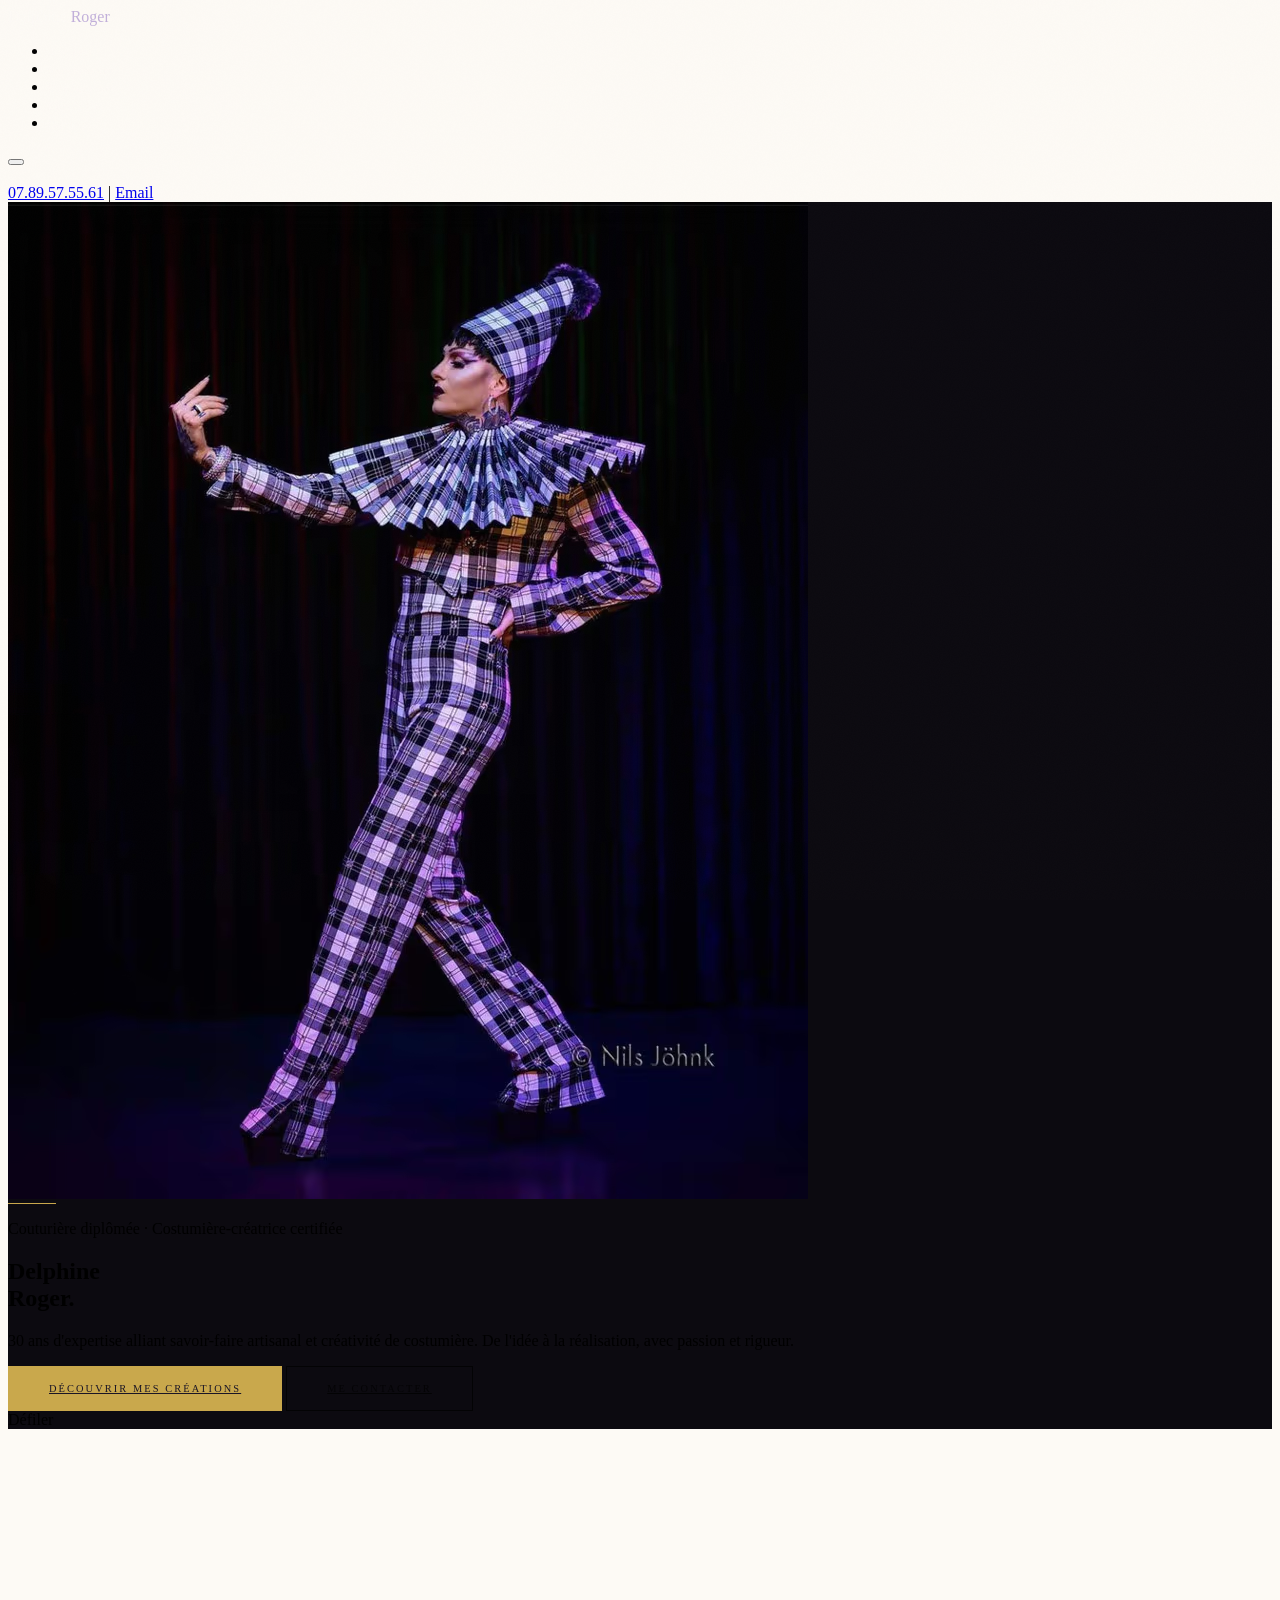
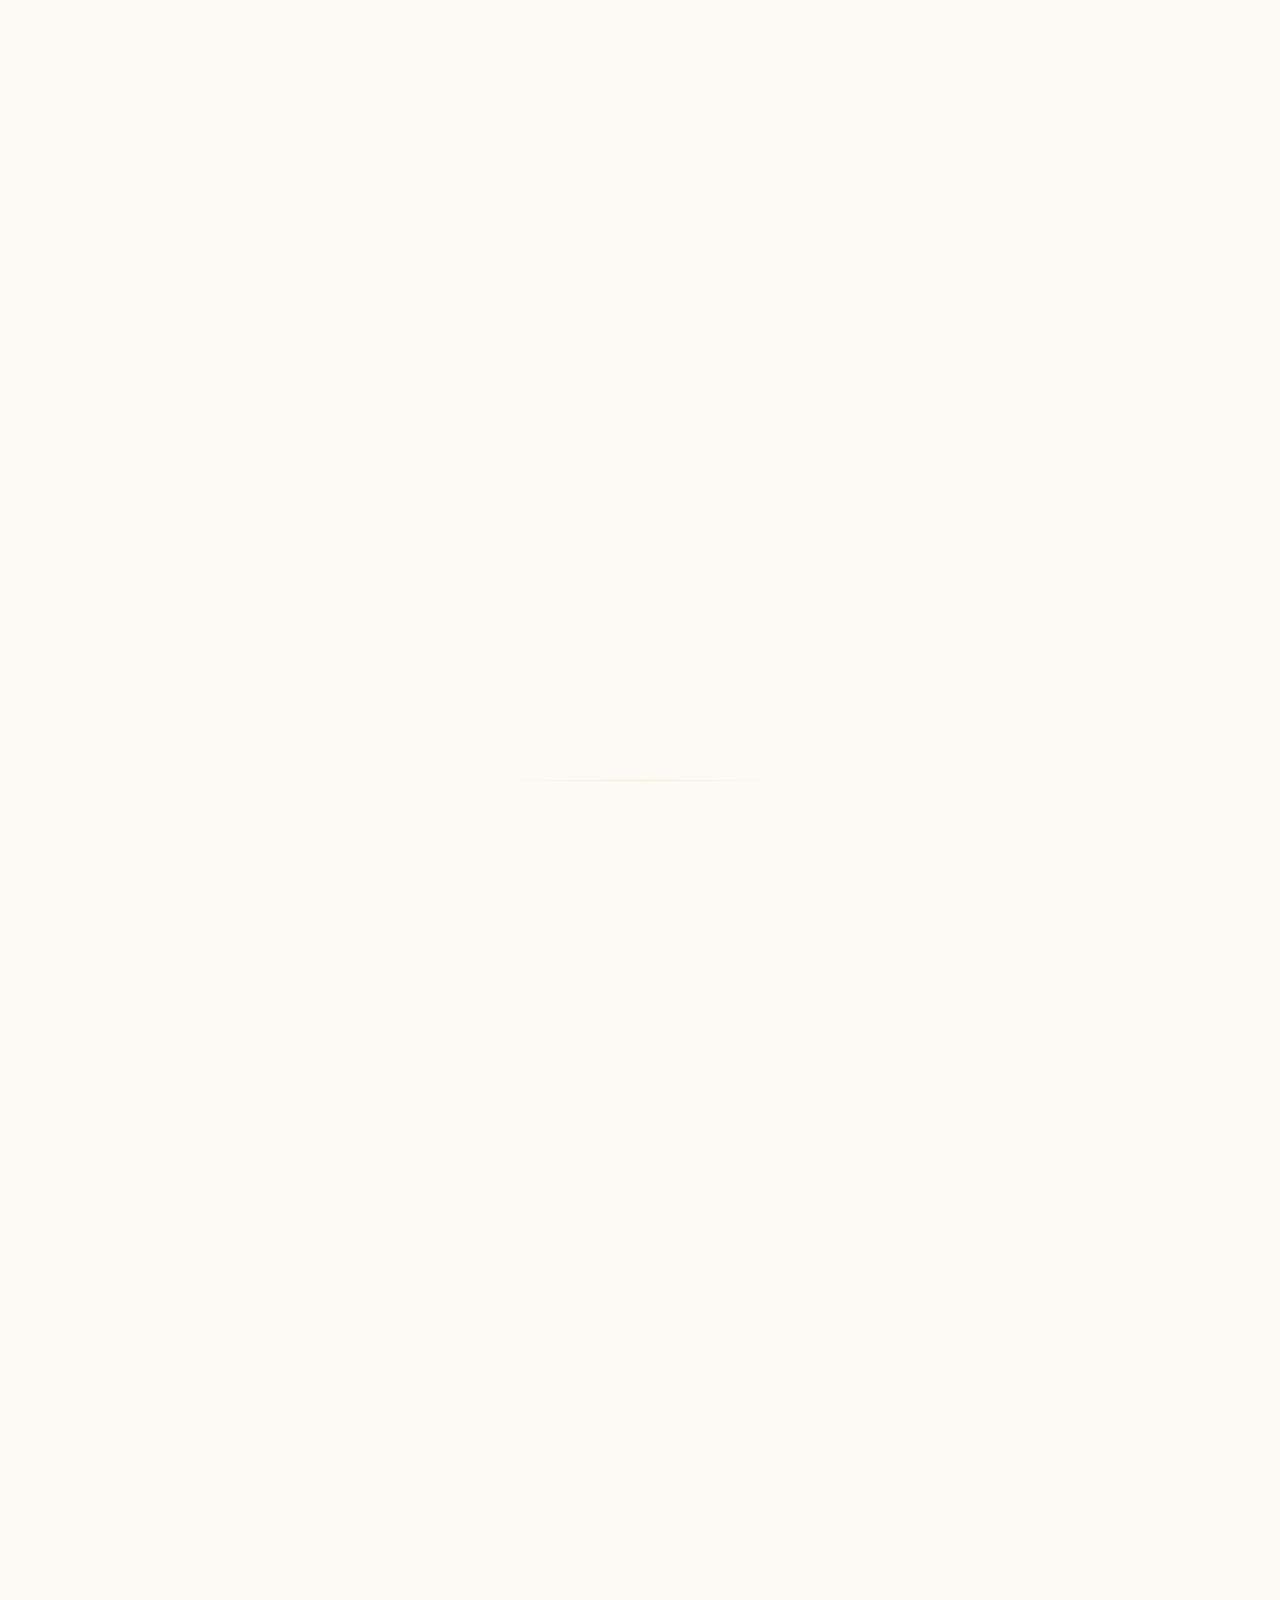
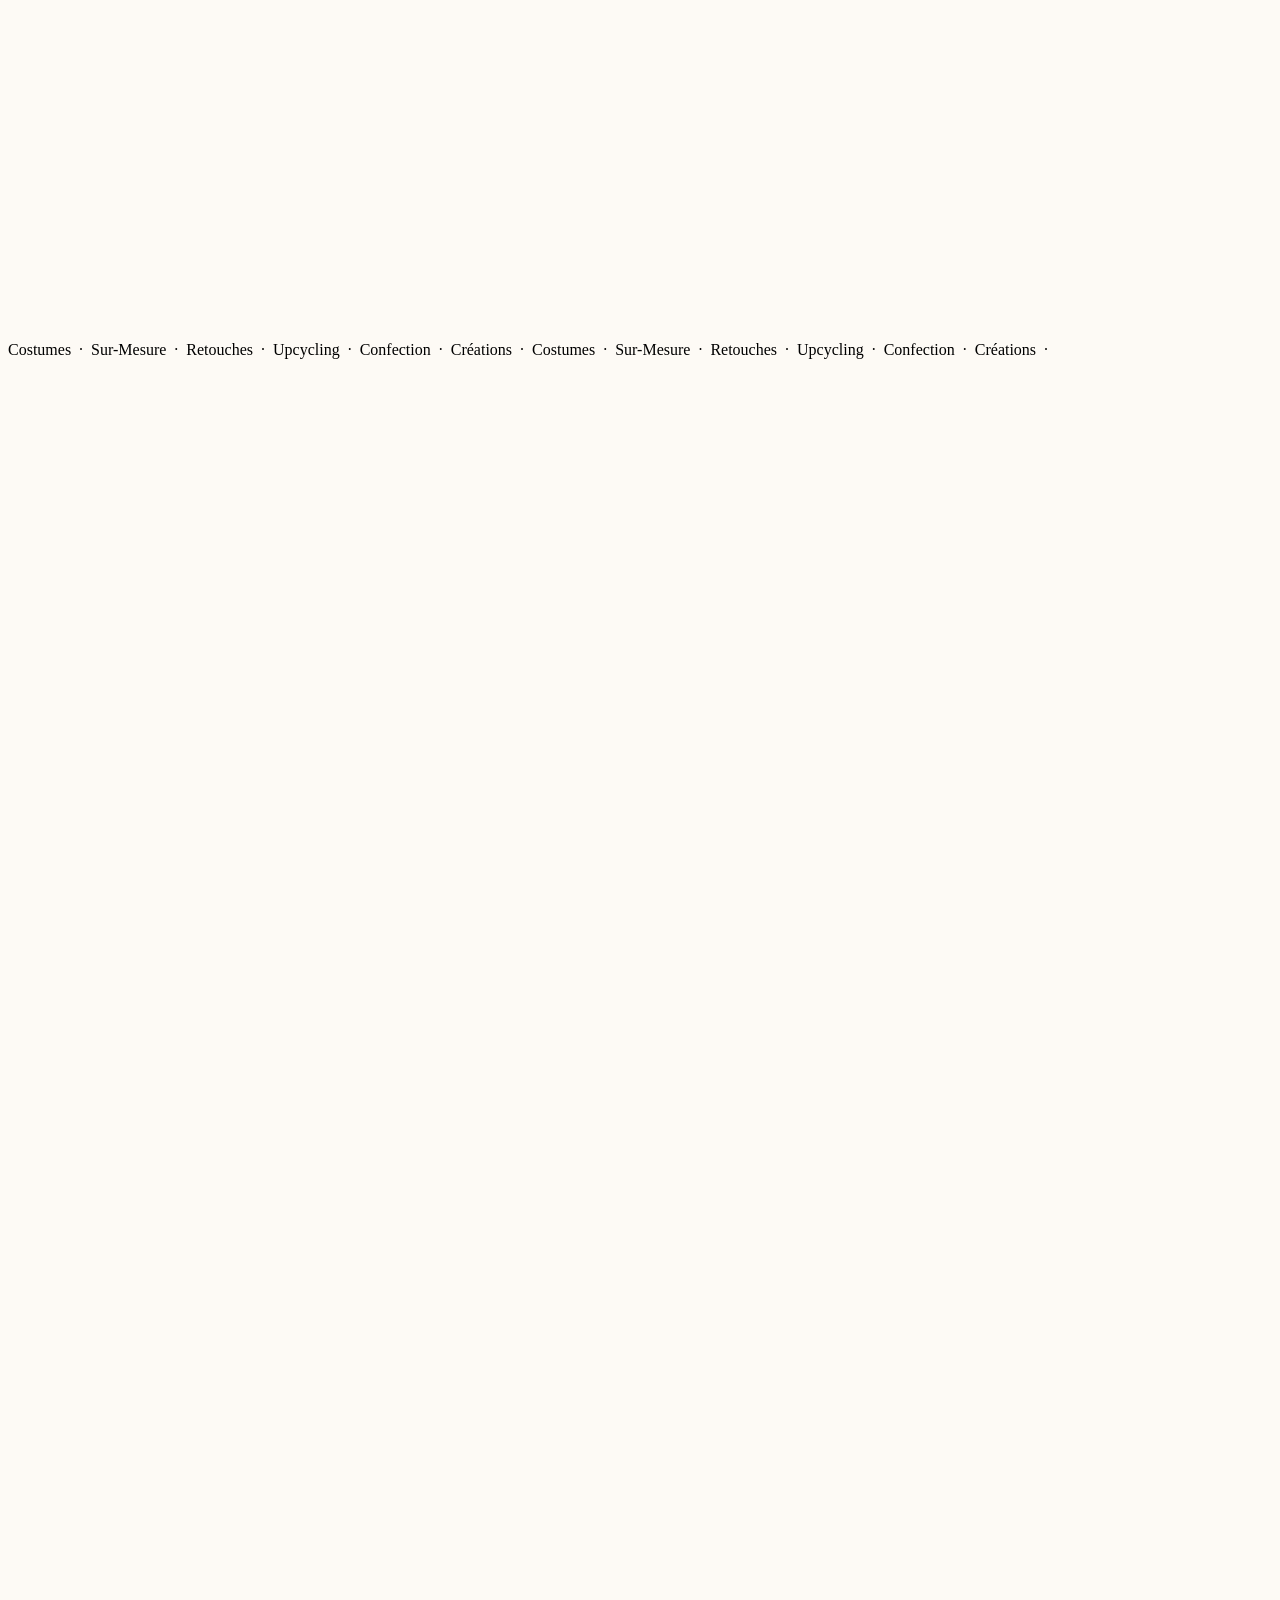
==== index.html @ a2654d44 "Apply 35-point audit: performance, a11y, SEO, code quality Performance: - Hero image: 157KB JPG -> 5" ====
<!DOCTYPE html>
<html lang="fr">
<head>
  <meta charset="UTF-8">
  <meta name="viewport" content="width=device-width, initial-scale=1.0">
  <title>Delph Couture 34 — Couturière & Costumière sur-mesure à Castelnau-de-Guers (Hérault)</title>
  <meta name="description" content="Delphine Roger, couturière diplômée et costumière-créatrice certifiée à Castelnau-de-Guers (34). 30 ans d'expertise artisanale : couture sur-mesure, costumes de scène, robes de mariée, retouches, upcycling, confection d'intérieur. Hérault, Pézenas, Agde, Béziers, Sète, Occitanie.">
  <meta name="keywords" content="couturière sur mesure Castelnau-de-Guers, couturière Hérault, costumière Hérault, costume de scène sur mesure, retouches vêtements Pézenas, couture sur-mesure Agde, atelier couture Béziers, robe de mariée sur mesure Hérault, costume théâtre carnaval, upcycling vêtements Occitanie, confection intérieur rideaux coussins sur mesure, Delph Couture 34, Delphine Roger couturière">
  <meta name="author" content="Delphine Roger">
  <meta name="robots" content="index, follow">
  <link rel="canonical" href="https://www.delphcouture34.com/">

  <!-- Geo Targeting -->
  <meta name="geo.region" content="FR-34">
  <meta name="geo.placename" content="Castelnau-de-Guers">
  <meta name="geo.position" content="43.449;3.4923">
  <meta name="ICBM" content="43.449, 3.4923">

  <!-- Favicon -->
  <link rel="icon" type="image/x-icon" href="favicon.ico">
  <link rel="shortcut icon" type="image/x-icon" href="favicon.ico">
  <link rel="apple-touch-icon" href="favicon.ico">

  <!-- Open Graph -->
  <meta property="og:title" content="Delph Couture 34 — Couturière & Costumière sur-mesure à Castelnau-de-Guers">
  <meta property="og:description" content="Delphine Roger — 30 ans de savoir-faire artisanal à Castelnau-de-Guers (Hérault). Couture sur-mesure, costumes de scène, robes de mariée, retouches, upcycling et confection d'intérieur.">
  <meta property="og:type" content="website">
  <meta property="og:locale" content="fr_FR">
  <meta property="og:site_name" content="Delph Couture 34">
  <meta property="og:url" content="https://www.delphcouture34.com/">
  <meta property="og:image" content="https://www.delphcouture34.com/images/hero.jpg">
  <meta property="og:image:alt" content="Delphine Roger — Couturière & Costumière à Castelnau-de-Guers">

  <!-- Twitter Card -->
  <meta name="twitter:card" content="summary_large_image">
  <meta name="twitter:title" content="Delph Couture 34 — Couturière & Costumière sur-mesure">
  <meta name="twitter:description" content="30 ans de savoir-faire artisanal. Couture sur-mesure, costumes de scène, retouches, upcycling, confection d'intérieur à Castelnau-de-Guers (Hérault).">
  <meta name="twitter:image" content="https://www.delphcouture34.com/images/hero.jpg">

  <!-- Structured Data — LocalBusiness / Dressmaker -->
  <script type="application/ld+json">
  {
    "@context": "https://schema.org",
    "@type": ["LocalBusiness", "ClothingStore"],
    "@id": "https://www.delphcouture34.com/#business",
    "name": "Delph Couture 34",
    "alternateName": ["Delphine Couture 34", "Delphine Roger Couturière"],
    "description": "Delphine Roger — Couturière diplômée et costumière-créatrice certifiée à Castelnau-de-Guers (Hérault). 30 ans d'expertise artisanale dans la couture sur-mesure, les costumes de scène, les robes de mariée, les retouches précises, l'upcycling et la confection d'intérieur.",
    "url": "https://www.delphcouture34.com/",
    "logo": "https://www.delphcouture34.com/favicon.ico",
    "image": "https://www.delphcouture34.com/images/hero.jpg",
    "telephone": "+33789575561",
    "email": "roger.delphe1@orange.fr",
    "priceRange": "€€",
    "currenciesAccepted": "EUR",
    "paymentAccepted": "Cash, Bank Transfer",
    "openingHoursSpecification": {
      "@type": "OpeningHoursSpecification",
      "description": "Sur rendez-vous"
    },
    "address": {
      "@type": "PostalAddress",
      "streetAddress": "2, rue Bombe Cul",
      "addressLocality": "Castelnau-de-Guers",
      "postalCode": "34120",
      "addressRegion": "Hérault",
      "addressCountry": "FR"
    },
    "geo": {
      "@type": "GeoCoordinates",
      "latitude": 43.449,
      "longitude": 3.4923
    },
    "areaServed": [
      { "@type": "City", "name": "Castelnau-de-Guers" },
      { "@type": "City", "name": "Pézenas" },
      { "@type": "City", "name": "Agde" },
      { "@type": "City", "name": "Béziers" },
      { "@type": "City", "name": "Sète" },
      { "@type": "City", "name": "Mèze" },
      { "@type": "AdministrativeArea", "name": "Hérault" },
      { "@type": "AdministrativeArea", "name": "Occitanie" }
    ],
    "founder": {
      "@type": "Person",
      "name": "Delphine Roger",
      "jobTitle": "Couturière diplômée et Costumière-créatrice certifiée"
    },
    "foundingDate": "2013-07-18",
    "knowsAbout": [
      "Couture sur-mesure",
      "Costumes de scène",
      "Costumes de théâtre",
      "Costumes de carnaval",
      "Robes de mariée sur-mesure",
      "Retouches vêtements",
      "Transformations de vêtements",
      "Upcycling textile",
      "Confection d'intérieur",
      "Rideaux sur-mesure",
      "Coussins sur-mesure",
      "Habillage de fauteuils",
      "Abat-jour sur-mesure"
    ],
    "makesOffer": [
      {
        "@type": "Offer",
        "itemOffered": {
          "@type": "Service",
          "name": "Couture sur-mesure",
          "description": "Création de vêtements uniques adaptés à votre morphologie, votre style et votre budget."
        }
      },
      {
        "@type": "Offer",
        "itemOffered": {
          "@type": "Service",
          "name": "Costumes de scène",
          "description": "Costumes pour théâtre, spectacle, danse, cirque, carnaval et performances artistiques."
        }
      },
      {
        "@type": "Offer",
        "itemOffered": {
          "@type": "Service",
          "name": "Robes de mariée sur-mesure",
          "description": "Conception et réalisation de robes de mariée uniques, adaptées à votre vision."
        }
      },
      {
        "@type": "Offer",
        "itemOffered": {
          "@type": "Service",
          "name": "Retouches et transformations",
          "description": "Retouches précises, ajustements et transformations de vêtements existants."
        }
      },
      {
        "@type": "Offer",
        "itemOffered": {
          "@type": "Service",
          "name": "Upcycling",
          "description": "Transformation créative de vêtements et tissus existants en pièces uniques et modernes."
        }
      },
      {
        "@type": "Offer",
        "itemOffered": {
          "@type": "Service",
          "name": "Confection d'intérieur",
          "description": "Rideaux, coussins, housses de fauteuils, abat-jour et textiles décoratifs sur-mesure."
        }
      }
    ],
    "sameAs": [
      "https://www.facebook.com/delphine.roger.75248"
    ],
    "identifier": {
      "@type": "PropertyValue",
      "propertyID": "SIRET",
      "value": "79429990900018"
    }
  }
  </script>

  <!-- Structured Data — Person -->
  <script type="application/ld+json">
  {
    "@context": "https://schema.org",
    "@type": "Person",
    "@id": "https://www.delphcouture34.com/#delphine-roger",
    "name": "Delphine Roger",
    "givenName": "Delphine",
    "familyName": "Roger",
    "jobTitle": "Couturière & Costumière-créatrice certifiée",
    "description": "Couturière diplômée et costumière-créatrice certifiée avec 30 ans d'expertise. Fondatrice de Delph Couture 34 à Castelnau-de-Guers dans l'Hérault. Spécialisée dans la couture sur-mesure, les costumes de scène, les robes de mariée, les retouches, l'upcycling et la confection d'intérieur.",
    "knowsLanguage": "fr",
    "nationality": "FR",
    "workLocation": {
      "@type": "Place",
      "address": {
        "@type": "PostalAddress",
        "streetAddress": "2, rue Bombe Cul",
        "addressLocality": "Castelnau-de-Guers",
        "postalCode": "34120",
        "addressCountry": "FR"
      }
    },
    "worksFor": {
      "@id": "https://www.delphcouture34.com/#business"
    }
  }
  </script>

  <!-- Structured Data — FAQ -->
  <script type="application/ld+json">
  {
    "@context": "https://schema.org",
    "@type": "FAQPage",
    "mainEntity": [
      {
        "@type": "Question",
        "name": "Qui est Delphine Roger ?",
        "acceptedAnswer": {
          "@type": "Answer",
          "text": "Delphine Roger est une couturière diplômée et costumière-créatrice certifiée basée à Castelnau-de-Guers dans l'Hérault (34). Avec 30 ans d'expertise, elle dirige son atelier Delph Couture 34 depuis 2013 et allie savoir-faire artisanal traditionnel et créativité contemporaine."
        }
      },
      {
        "@type": "Question",
        "name": "Quels services propose Delph Couture 34 ?",
        "acceptedAnswer": {
          "@type": "Answer",
          "text": "Delph Couture 34 propose de la couture sur-mesure, des costumes de scène (théâtre, spectacle, carnaval), des robes de mariée uniques, des retouches précises, de l'upcycling (transformation créative de vêtements), et de la confection d'intérieur (rideaux, coussins, fauteuils, abat-jour sur-mesure)."
        }
      },
      {
        "@type": "Question",
        "name": "Où se situe l'atelier de Delphine Roger ?",
        "acceptedAnswer": {
          "@type": "Answer",
          "text": "L'atelier est situé au 2, rue Bombe Cul, 34120 Castelnau-de-Guers, dans l'Hérault (Occitanie). Delphine Roger intervient dans toute la région : Pézenas, Agde, Béziers, Sète, Mèze et au-delà."
        }
      },
      {
        "@type": "Question",
        "name": "Comment prendre rendez-vous avec Delphine Roger ?",
        "acceptedAnswer": {
          "@type": "Answer",
          "text": "Vous pouvez contacter Delphine Roger par téléphone au 07.89.57.55.61, par email à roger.delphe1@orange.fr, ou via le formulaire de contact du site. Elle vous accompagne de l'idée à la réalisation, avec passion et rigueur."
        }
      },
      {
        "@type": "Question",
        "name": "Qu'est-ce que l'upcycling en couture ?",
        "acceptedAnswer": {
          "@type": "Answer",
          "text": "L'upcycling est l'art de transformer des vêtements ou tissus existants en pièces uniques et modernes, tout en leur offrant une seconde vie. C'est une démarche écologique et créative qui allie respect de l'environnement et personnalisation."
        }
      }
    ]
  }
  </script>

  <!-- Tailwind CSS -->
  <script src="https://cdn.tailwindcss.com"></script>
  <script>
    tailwind.config = {
      theme: {
        extend: {
          colors: {
            cream: '#FDFAF5',
            'cream-dark': '#F5EFE6',
            charcoal: '#2D2438',
            'charcoal-light': '#7B6F94',
            warm: '#B9A0D8',
            gold: '#C9A84C',
            'gold-hover': '#B8963E',
            'gold-light': '#D4BC6A',
            muted: '#7B6F94',
            lavender: '#C2B0DA',
            'lavender-soft': '#E8DFF2',
          },
          fontFamily: {
            display: ['"Cormorant Garamond"', '"Playfair Display"', 'Georgia', 'serif'],
            body: ['"Inter"', 'system-ui', 'sans-serif'],
            accent: ['"Playfair Display"', 'Georgia', 'serif'],
          },
        }
      }
    }
  </script>

  <!-- Resource Hints -->
  <link rel="preconnect" href="https://fonts.googleapis.com">
  <link rel="preconnect" href="https://fonts.gstatic.com" crossorigin>
  <link rel="preconnect" href="https://cdn.tailwindcss.com">
  <link rel="preconnect" href="https://unpkg.com">
  <link rel="preload" as="image" href="images/hero.avif" type="image/avif" fetchpriority="high">

  <!-- Google Fonts -->
  <link href="https://fonts.googleapis.com/css2?family=Cormorant+Garamond:ital,wght@0,300;0,400;0,500;0,600;0,700;1,300;1,400;1,500;1,600&family=Inter:wght@300;400;500;600&family=Playfair+Display:ital,wght@0,400;0,500;0,600;0,700;1,400;1,500&display=swap" rel="stylesheet">

  <!-- Lenis Smooth Scroll -->
  <link rel="stylesheet" href="https://unpkg.com/lenis@1/dist/lenis.css">

  <!-- Custom Styles -->
  <link rel="stylesheet" href="css/style.css">

  <!-- Google Analytics -->
  <script async src="https://www.googletagmanager.com/gtag/js?id=G-8C3J9W6PGW"></script>
  <script>
    window.dataLayer = window.dataLayer || [];
    function gtag(){dataLayer.push(arguments);}
    gtag('js', new Date());
    gtag('config', 'G-8C3J9W6PGW', { anonymize_ip: true });
  </script>
</head>
<body class="bg-cream text-charcoal font-body antialiased">

  <!-- Gallery custom cursor -->
  <div id="gallery-cursor">Voir</div>

  <!-- ============================================ -->
  <!-- NAVIGATION                                   -->
  <!-- ============================================ -->
  <nav id="navbar" class="fixed top-0 left-0 w-full z-50 transition-all duration-500">
    <div class="max-w-[1400px] mx-auto px-6 lg:px-16 flex items-center justify-between h-20 lg:h-24">
      <a href="#accueil" class="nav-logo font-display text-2xl lg:text-[1.6rem] tracking-wide">
        <span class="font-semibold">Delphine</span><span class="nav-logo-accent font-light text-charcoal-light"> Roger</span>
      </a>

      <!-- Desktop Menu -->
      <ul class="hidden lg:flex items-center gap-10">
        <li><a href="#accueil" class="nav-link">Accueil</a></li>
        <li><a href="#couture" class="nav-link">Sur-Mesure</a></li>
        <li><a href="#confection" class="nav-link">Confection</a></li>
        <li><a href="#realisations" class="nav-link">Portfolio</a></li>
        <li><a href="#contact" class="nav-cta nav-link px-6 py-2.5 border text-center transition-all duration-400">Contact</a></li>
      </ul>

      <!-- Mobile Hamburger -->
      <button id="menu-toggle" class="lg:hidden flex flex-col gap-1.5 z-50" aria-label="Menu">
        <span class="hamburger-line w-7 h-[1.5px] bg-charcoal transition-all duration-300"></span>
        <span class="hamburger-line w-7 h-[1.5px] bg-charcoal transition-all duration-300"></span>
        <span class="hamburger-line w-5 h-[1.5px] bg-charcoal transition-all duration-300"></span>
      </button>
    </div>

    <!-- Mobile Menu — Full-screen dark overlay -->
    <div id="mobile-menu" class="fixed inset-0 bg-[#1A1525]/[0.97] flex flex-col items-center justify-center gap-6 opacity-0 pointer-events-none transition-opacity duration-500 lg:hidden" style="z-index: 40;">
      <a href="#accueil" class="mobile-nav-link font-display text-2xl tracking-wider">Accueil</a>
      <a href="#couture" class="mobile-nav-link font-display text-2xl tracking-wider">Sur-Mesure</a>
      <a href="#confection" class="mobile-nav-link font-display text-2xl tracking-wider">Confection</a>
      <a href="#realisations" class="mobile-nav-link font-display text-2xl tracking-wider">Portfolio</a>
      <a href="#contact" class="mobile-nav-link font-display text-2xl tracking-wider text-gold">Contact</a>
      <div class="mt-8 flex items-center gap-6">
        <a href="tel:+33789575561" class="text-cream/40 hover:text-gold transition-colors text-sm">07.89.57.55.61</a>
        <span class="text-cream/20">|</span>
        <a href="mailto:roger.delphe1@orange.fr" class="text-cream/40 hover:text-gold transition-colors text-sm">Email</a>
      </div>
    </div>
  </nav>


  <!-- ============================================ -->
  <!-- HERO                                         -->
  <!-- ============================================ -->
  <section id="accueil" class="relative h-screen flex items-end lg:items-center overflow-hidden" style="background-color: #0C0A10;">
    <picture class="hero-bg absolute inset-0 block w-full h-full">
      <source srcset="images/hero.avif" type="image/avif">
      <img src="images/hero.jpg" alt="" aria-hidden="true" class="w-full h-full object-cover object-right-top lg:object-right" fetchpriority="high">
    </picture>
    <div class="hero-gradient absolute inset-0"></div>

    <div class="relative z-10 text-left px-6 lg:px-16 pb-20 lg:pb-0 max-w-[1400px] mx-auto w-full">
      <div class="max-w-2xl">
        <!-- Decorative line -->
        <div class="deco-line mb-8 animate-fade-up"></div>

        <p class="text-[0.7rem] md:text-xs tracking-[0.35em] uppercase mb-6 text-cream/60 font-body animate-fade-up animation-delay-200">
          Couturière diplômée &middot; Costumière-créatrice certifiée
        </p>

        <h1 class="font-display text-[3.5rem] md:text-[5rem] lg:text-[6.5rem] font-light leading-[0.95] mb-8 text-cream animate-fade-up animation-delay-400">
          Delphine<br>
          <span class="italic font-light text-lavender">Roger</span><span class="text-gold">.</span>
        </h1>

        <p class="text-base md:text-lg font-light leading-relaxed mb-12 text-cream/65 max-w-lg animate-fade-up animation-delay-600">
          30 ans d'expertise alliant savoir-faire artisanal et créativité de costumière. De l'idée à la réalisation, avec passion et rigueur.
        </p>

        <div class="flex flex-col sm:flex-row gap-4 animate-fade-up animation-delay-800">
          <a href="#realisations" class="btn-primary">
            Découvrir mes créations
          </a>
          <a href="#contact" class="btn-secondary text-cream/70">
            Me contacter
          </a>
        </div>
      </div>
    </div>

    <!-- Scroll indicator -->
    <div class="absolute bottom-8 left-1/2 -translate-x-1/2">
      <div class="flex flex-col items-center gap-3 animate-fade-up animation-delay-800">
        <span class="text-cream/30 text-[0.6rem] tracking-[0.25em] uppercase font-body">Défiler</span>
        <div class="w-[1px] h-8 bg-gradient-to-b from-cream/30 to-transparent animate-pulse"></div>
      </div>
    </div>
  </section>

  <!-- ============================================ -->
  <!-- COUTURIÈRE SUR-MESURE                        -->
  <!-- ============================================ -->
  <section id="couture" class="pt-10 pb-20 lg:pt-12 lg:pb-28">
    <div class="max-w-[1400px] mx-auto px-6 lg:px-16">
      <div class="grid lg:grid-cols-12 gap-12 lg:gap-20 items-start">
        <!-- Image -->
        <div class="lg:col-span-6 lg:order-2 reveal-right">
          <div class="img-frame">
            <div class="aspect-[4/3] overflow-hidden bg-cream-dark">
              <img src="images/sur-mesure.avif" alt="Couture sur mesure — mètre ruban et tissus" class="w-full h-full object-cover img-luxury parallax-img" loading="lazy">
            </div>
          </div>
        </div>

        <!-- Text -->
        <div class="lg:col-span-6 lg:order-1 reveal-left">
          <div class="deco-line mb-6"></div>
          <p class="text-[0.7rem] tracking-[0.3em] uppercase text-gold mb-5 font-body font-medium">Sur-Mesure</p>
          <h2 class="font-display text-4xl md:text-[3.5rem] lg:text-[4rem] font-light leading-[1.05] mb-10">
            Couturière<br>
            <span class="italic text-warm">sur-mesure</span>
          </h2>
          <div class="space-y-5 text-muted leading-[1.85] text-[0.95rem]">
            <p>
              Une couturière sur-mesure est une styliste qui crée des pièces uniques, adaptées à votre morphologie, votre style et votre budget. Elle choisit avec soin matières, coupes, couleurs et détails pour concevoir des vêtements durables et parfaitement ajustés.
            </p>
            <p>
              Finis les compromis en cabine d'essayage&nbsp;: chaque création est pensée pour vous, alliant <strong class="text-charcoal font-medium">élégance, personnalisation et accessibilité</strong>. Une mode sur mesure, sans sacrifier le confort ou le prix.
            </p>
          </div>

          <!-- Upcycling -->
          <div class="mt-12 p-8 bg-cream-dark border-l-2 border-gold/30">
            <p class="font-display text-2xl italic text-charcoal mb-3">Upcycling</p>
            <p class="text-muted text-[0.9rem] leading-[1.85]">
              L'art de transformer des vêtements ou des tissus existants en pièces uniques et modernes, tout en leur offrant une seconde vie. Plutôt que de jeter, on réinvente&nbsp;!
            </p>
            <p class="text-muted text-[0.9rem] leading-[1.85] mt-4">
              Que ce soit pour moderniser une pièce démodée, réparer un vêtement abîmé ou créer quelque chose de totalement nouveau — l'upcycling allie <strong class="text-charcoal font-medium">écologie et créativité</strong>.
            </p>
          </div>
        </div>
      </div>
    </div>
  </section>


  <!-- Divider -->
  <hr class="section-divider">


  <!-- ============================================ -->
  <!-- CONFECTION D'INTÉRIEUR                       -->
  <!-- ============================================ -->
  <section id="confection" class="pt-10 pb-20 lg:pt-12 lg:pb-28">
    <div class="max-w-[1400px] mx-auto px-6 lg:px-16">
      <div class="grid lg:grid-cols-12 gap-12 lg:gap-20 items-start">
        <!-- Image -->
        <div class="lg:col-span-5 reveal-left">
          <div class="img-frame">
            <div class="aspect-[4/3] overflow-hidden bg-cream-dark">
              <img src="images/confection.avif" alt="Fauteuil habillé sur mesure — confection d'intérieur" class="w-full h-full object-cover img-luxury parallax-img" loading="lazy">
            </div>
          </div>
        </div>

        <!-- Text -->
        <div class="lg:col-span-7 reveal-right">
          <div class="deco-line mb-6"></div>
          <p class="text-[0.7rem] tracking-[0.3em] uppercase text-gold mb-5 font-body font-medium">Confection</p>
          <h2 class="font-display text-4xl md:text-[3.5rem] lg:text-[4rem] font-light leading-[1.05] mb-10">
            La Confection<br>
            <span class="italic text-warm">d'Intérieur</span>
          </h2>
          <div class="space-y-5 text-muted leading-[1.85] text-[0.95rem]">
            <p>
              La confection sur-mesure vous offre la possibilité de créer un intérieur unique et entièrement personnalisé. Que ce soit pour des <strong class="text-charcoal font-medium">rideaux élégants, des fauteuils habillés avec soin, un lit sublimé par des détails cousus main, des coussins originaux, ou des abat-jour raffinés</strong>, tout est possible dans mon atelier.
            </p>
            <p>
              Je mets mon savoir-faire et ma créativité à votre service pour concevoir des pièces qui s'harmonisent parfaitement avec votre décor et reflètent votre style. Ensemble, transformons votre espace en un lieu unique, où chaque détail raconte une histoire.
            </p>
          </div>
          <a href="#contact" class="btn-primary mt-10">
            Demander un devis
          </a>
        </div>
      </div>
    </div>
  </section>


  <!-- ============================================ -->
  <!-- SERVICES OVERVIEW (Cards)                    -->
  <!-- ============================================ -->
  <section class="pt-10 pb-20 lg:pt-12 lg:pb-28 bg-charcoal text-cream">
    <div class="max-w-[1400px] mx-auto px-6 lg:px-16">
      <div class="text-center mb-10 reveal">
        <div class="deco-line-center mb-6"></div>
        <p class="text-[0.7rem] tracking-[0.3em] uppercase text-gold mb-5 font-body font-medium">Savoir-faire</p>
        <h2 class="font-display text-4xl md:text-[3.5rem] font-light">Mes services</h2>
      </div>

      <div class="grid md:grid-cols-2 lg:grid-cols-4 gap-px bg-cream/5 reveal-stagger">
        <a href="#realisations" class="reveal-child group p-10 bg-charcoal hover:bg-[#352D45] transition-all duration-500 relative">
          <span class="text-gold/40 font-display text-5xl block mb-6 group-hover:text-gold transition-colors duration-500">01</span>
          <h3 class="font-display text-xl mb-4 group-hover:text-gold-light transition-colors">Costumes de scène</h3>
          <p class="text-cream/45 text-[0.85rem] leading-relaxed">Théâtre, spectacle, carnaval — des créations qui captent tous les regards.</p>
          <span class="absolute bottom-8 right-8 text-gold/0 group-hover:text-gold/60 transition-all duration-500 text-lg">&rarr;</span>
        </a>

        <a href="#couture" class="reveal-child group p-10 bg-charcoal hover:bg-[#352D45] transition-all duration-500 relative">
          <span class="text-gold/40 font-display text-5xl block mb-6 group-hover:text-gold transition-colors duration-500">02</span>
          <h3 class="font-display text-xl mb-4 group-hover:text-gold-light transition-colors">Couture sur mesure</h3>
          <p class="text-cream/45 text-[0.85rem] leading-relaxed">Des pièces uniques, adaptées à votre morphologie, style et budget.</p>
          <span class="absolute bottom-8 right-8 text-gold/0 group-hover:text-gold/60 transition-all duration-500 text-lg">&rarr;</span>
        </a>

        <a href="#couture" class="reveal-child group p-10 bg-charcoal hover:bg-[#352D45] transition-all duration-500 relative">
          <span class="text-gold/40 font-display text-5xl block mb-6 group-hover:text-gold transition-colors duration-500">03</span>
          <h3 class="font-display text-xl mb-4 group-hover:text-gold-light transition-colors">Retouches & upcycling</h3>
          <p class="text-cream/45 text-[0.85rem] leading-relaxed">Retouches précises et transformations créatives pour une seconde vie.</p>
          <span class="absolute bottom-8 right-8 text-gold/0 group-hover:text-gold/60 transition-all duration-500 text-lg">&rarr;</span>
        </a>

        <a href="#confection" class="reveal-child group p-10 bg-charcoal hover:bg-[#352D45] transition-all duration-500 relative">
          <span class="text-gold/40 font-display text-5xl block mb-6 group-hover:text-gold transition-colors duration-500">04</span>
          <h3 class="font-display text-xl mb-4 group-hover:text-gold-light transition-colors">Confection d'intérieur</h3>
          <p class="text-cream/45 text-[0.85rem] leading-relaxed">Rideaux, coussins, fauteuils, abat-jour — votre intérieur sur mesure.</p>
          <span class="absolute bottom-8 right-8 text-gold/0 group-hover:text-gold/60 transition-all duration-500 text-lg">&rarr;</span>
        </a>
      </div>
    </div>
  </section>


  <!-- ============================================ -->
  <!-- MARQUEE                                      -->
  <!-- ============================================ -->
  <section class="py-10 lg:py-14 bg-cream overflow-hidden">
    <div class="marquee">
      <div class="marquee-inner">
        <span class="font-display text-5xl md:text-7xl lg:text-8xl text-charcoal/[0.04] whitespace-nowrap italic font-light">
          Costumes &nbsp;&middot;&nbsp; Sur-Mesure &nbsp;&middot;&nbsp; Retouches &nbsp;&middot;&nbsp; Upcycling &nbsp;&middot;&nbsp; Confection &nbsp;&middot;&nbsp; Créations &nbsp;&middot;&nbsp;
          Costumes &nbsp;&middot;&nbsp; Sur-Mesure &nbsp;&middot;&nbsp; Retouches &nbsp;&middot;&nbsp; Upcycling &nbsp;&middot;&nbsp; Confection &nbsp;&middot;&nbsp; Créations &nbsp;&middot;&nbsp;
        </span>
      </div>
    </div>
  </section>


  <!-- ============================================ -->
  <!-- RÉALISATIONS / PORTFOLIO                     -->
  <!-- ============================================ -->
  <section id="realisations" class="pt-10 pb-20 lg:pt-12 lg:pb-28">
    <div class="max-w-[1400px] mx-auto px-6 lg:px-16">
      <div class="mb-10 reveal">
        <div class="deco-line mb-6"></div>
        <p class="text-[0.7rem] tracking-[0.3em] uppercase text-gold mb-5 font-body font-medium">Portfolio</p>
        <h2 class="font-display text-4xl md:text-[3.5rem] font-light">Mes réalisations</h2>
      </div>

      <!-- Row 1: large left + small right -->
      <div class="grid grid-cols-1 lg:grid-cols-12 gap-4 lg:gap-6 mb-4 lg:mb-6">
        <div role="button" tabindex="0" aria-label="Agrandir l image" class="lg:col-span-7 gallery-item group cursor-pointer reveal" data-category="costume">
          <div class="overflow-hidden relative">
            <picture><source srcset="images/gallery/costumes/costume-03.avif" type="image/avif"><img src="images/gallery/costumes/costume-03.jpg" alt="Costume de scène" class="w-full aspect-[4/5] object-cover group-hover:scale-[1.04] transition-transform duration-700 img-luxury" loading="lazy"></picture>
            <div class="gallery-overlay"></div>
            <div class="gallery-overlay-text">
              <p class="font-display text-xl text-cream">Costume de scène</p>
              <p class="text-cream/50 text-[0.7rem] tracking-[0.15em] uppercase mt-1">Spectacle</p>
            </div>
          </div>
        </div>
        <div role="button" tabindex="0" aria-label="Agrandir l image" class="lg:col-span-5 gallery-item group cursor-pointer reveal lg:mt-24" data-category="costume">
          <div class="overflow-hidden relative">
            <picture><source srcset="images/gallery/costumes/costume-09.avif" type="image/avif"><img src="images/gallery/costumes/costume-09.jpg" alt="Arlequin tartan" class="w-full aspect-[3/4] object-cover group-hover:scale-[1.04] transition-transform duration-700 img-luxury" loading="lazy"></picture>
            <div class="gallery-overlay"></div>
            <div class="gallery-overlay-text">
              <p class="font-display text-xl text-cream">Arlequin tartan</p>
              <p class="text-cream/50 text-[0.7rem] tracking-[0.15em] uppercase mt-1">Costume</p>
            </div>
          </div>
        </div>
      </div>

      <!-- Row 2: full width cinematic -->
      <div role="button" tabindex="0" aria-label="Agrandir l image" class="mb-4 lg:mb-6 gallery-item group cursor-pointer reveal" data-category="creation">
        <div class="overflow-hidden relative">
          <picture><source srcset="images/gallery/costumes/costume-08.avif" type="image/avif"><img src="images/gallery/costumes/costume-08.jpg" alt="Création artisanale" class="w-full aspect-[16/9] lg:aspect-[21/9] object-cover group-hover:scale-[1.04] transition-transform duration-700 img-luxury" loading="lazy"></picture>
          <div class="gallery-overlay"></div>
          <div class="gallery-overlay-text">
            <p class="font-display text-xl text-cream">Création artisanale</p>
            <p class="text-cream/50 text-[0.7rem] tracking-[0.15em] uppercase mt-1">Sur mesure</p>
          </div>
        </div>
      </div>

      <!-- Row 3: small left + large right -->
      <div class="grid grid-cols-1 lg:grid-cols-12 gap-4 lg:gap-6 mb-4 lg:mb-6">
        <div role="button" tabindex="0" aria-label="Agrandir l image" class="lg:col-span-5 gallery-item group cursor-pointer reveal" data-category="costume">
          <div class="overflow-hidden relative">
            <picture><source srcset="images/gallery/costumes/costume-13.avif" type="image/avif"><img src="images/gallery/costumes/costume-13.jpg" alt="Costume futuriste" class="w-full aspect-[3/4] object-cover group-hover:scale-[1.04] transition-transform duration-700 img-luxury" loading="lazy"></picture>
            <div class="gallery-overlay"></div>
            <div class="gallery-overlay-text">
              <p class="font-display text-xl text-cream">Costume futuriste</p>
              <p class="text-cream/50 text-[0.7rem] tracking-[0.15em] uppercase mt-1">Spectacle</p>
            </div>
          </div>
        </div>
        <div role="button" tabindex="0" aria-label="Agrandir l image" class="lg:col-span-7 gallery-item group cursor-pointer reveal lg:mt-24" data-category="costume">
          <div class="overflow-hidden relative">
            <picture><source srcset="images/gallery/costumes/costume-10.avif" type="image/avif"><img src="images/gallery/costumes/costume-10.jpg" alt="Détail couture" class="w-full aspect-[4/5] object-cover group-hover:scale-[1.04] transition-transform duration-700 img-luxury" loading="lazy"></picture>
            <div class="gallery-overlay"></div>
            <div class="gallery-overlay-text">
              <p class="font-display text-xl text-cream">Détail couture</p>
              <p class="text-cream/50 text-[0.7rem] tracking-[0.15em] uppercase mt-1">Costume</p>
            </div>
          </div>
        </div>
      </div>

      <!-- Row 4: three equal columns -->
      <div class="grid grid-cols-1 md:grid-cols-3 gap-4 lg:gap-6 mb-4 lg:mb-6">
        <div role="button" tabindex="0" aria-label="Agrandir l image" class="gallery-item group cursor-pointer reveal" data-category="creation">
          <div class="overflow-hidden relative">
            <picture><source srcset="images/gallery/costumes/costume-02.avif" type="image/avif"><img src="images/gallery/costumes/costume-02.jpg" alt="Robe de scène" class="w-full aspect-[3/4] object-cover group-hover:scale-[1.04] transition-transform duration-700 img-luxury" loading="lazy"></picture>
            <div class="gallery-overlay"></div>
            <div class="gallery-overlay-text">
              <p class="font-display text-xl text-cream">Robe de scène</p>
              <p class="text-cream/50 text-[0.7rem] tracking-[0.15em] uppercase mt-1">Création</p>
            </div>
          </div>
        </div>
        <div role="button" tabindex="0" aria-label="Agrandir l image" class="gallery-item group cursor-pointer reveal md:mt-12" data-category="costume">
          <div class="overflow-hidden relative">
            <picture><source srcset="images/gallery/costumes/costume-04.avif" type="image/avif"><img src="images/gallery/costumes/costume-04.jpg" alt="Tenue originale" class="w-full aspect-[3/4] object-cover group-hover:scale-[1.04] transition-transform duration-700 img-luxury" loading="lazy"></picture>
            <div class="gallery-overlay"></div>
            <div class="gallery-overlay-text">
              <p class="font-display text-xl text-cream">Tenue originale</p>
              <p class="text-cream/50 text-[0.7rem] tracking-[0.15em] uppercase mt-1">Costume</p>
            </div>
          </div>
        </div>
        <div role="button" tabindex="0" aria-label="Agrandir l image" class="gallery-item group cursor-pointer reveal" data-category="spectacle">
          <div class="overflow-hidden relative">
            <picture><source srcset="images/gallery/costumes/costume-07.avif" type="image/avif"><img src="images/gallery/costumes/costume-07.jpg" alt="Costume spectacle" class="w-full aspect-[3/4] object-cover group-hover:scale-[1.04] transition-transform duration-700 img-luxury" loading="lazy"></picture>
            <div class="gallery-overlay"></div>
            <div class="gallery-overlay-text">
              <p class="font-display text-xl text-cream">Costume spectacle</p>
              <p class="text-cream/50 text-[0.7rem] tracking-[0.15em] uppercase mt-1">Spectacle</p>
            </div>
          </div>
        </div>
      </div>

      <!-- Row 5: large right + small left -->
      <div class="grid grid-cols-1 lg:grid-cols-2 gap-4 lg:gap-6 mb-4 lg:mb-6">
        <div role="button" tabindex="0" aria-label="Agrandir l image" class="gallery-item group cursor-pointer reveal" data-category="costume">
          <div class="overflow-hidden relative">
            <picture><source srcset="images/gallery/costumes/costume-11.avif" type="image/avif"><img src="images/gallery/costumes/costume-11.jpg" alt="Création théâtrale" class="w-full aspect-[4/5] object-cover group-hover:scale-[1.04] transition-transform duration-700 img-luxury" loading="lazy"></picture>
            <div class="gallery-overlay"></div>
            <div class="gallery-overlay-text">
              <p class="font-display text-xl text-cream">Création théâtrale</p>
              <p class="text-cream/50 text-[0.7rem] tracking-[0.15em] uppercase mt-1">Théâtre</p>
            </div>
          </div>
        </div>
        <div role="button" tabindex="0" aria-label="Agrandir l image" class="gallery-item group cursor-pointer reveal lg:mt-24" data-category="costume">
          <div class="overflow-hidden relative">
            <picture><source srcset="images/gallery/costumes/costume-12.avif" type="image/avif"><img src="images/gallery/costumes/costume-12.jpg" alt="Costume unique" class="w-full aspect-[4/5] object-cover group-hover:scale-[1.04] transition-transform duration-700 img-luxury" loading="lazy"></picture>
            <div class="gallery-overlay"></div>
            <div class="gallery-overlay-text">
              <p class="font-display text-xl text-cream">Costume unique</p>
              <p class="text-cream/50 text-[0.7rem] tracking-[0.15em] uppercase mt-1">Création</p>
            </div>
          </div>
        </div>
      </div>

      <!-- Row 6: full width -->
      <div role="button" tabindex="0" aria-label="Agrandir l image" class="mb-4 lg:mb-6 gallery-item group cursor-pointer reveal" data-category="creation">
        <div class="overflow-hidden relative">
          <picture><source srcset="images/gallery/costumes/costume-15.avif" type="image/avif"><img src="images/gallery/costumes/costume-15.jpg" alt="Création artisanale" class="w-full aspect-[16/9] lg:aspect-[21/9] object-cover group-hover:scale-[1.04] transition-transform duration-700 img-luxury" loading="lazy"></picture>
          <div class="gallery-overlay"></div>
          <div class="gallery-overlay-text">
            <p class="font-display text-xl text-cream">Création artisanale</p>
            <p class="text-cream/50 text-[0.7rem] tracking-[0.15em] uppercase mt-1">Sur mesure</p>
          </div>
        </div>
      </div>

      <!-- Row 7: three remaining -->
      <div class="grid grid-cols-1 md:grid-cols-3 gap-4 lg:gap-6">
        <div role="button" tabindex="0" aria-label="Agrandir l image" class="gallery-item group cursor-pointer reveal" data-category="costume">
          <div class="overflow-hidden relative">
            <picture><source srcset="images/gallery/costumes/costume-14.avif" type="image/avif"><img src="images/gallery/costumes/costume-14.jpg" alt="Costume de carnaval" class="w-full aspect-[3/4] object-cover group-hover:scale-[1.04] transition-transform duration-700 img-luxury" loading="lazy"></picture>
            <div class="gallery-overlay"></div>
            <div class="gallery-overlay-text">
              <p class="font-display text-xl text-cream">Costume de carnaval</p>
              <p class="text-cream/50 text-[0.7rem] tracking-[0.15em] uppercase mt-1">Carnaval</p>
            </div>
          </div>
        </div>
        <div role="button" tabindex="0" aria-label="Agrandir l image" class="gallery-item group cursor-pointer reveal md:mt-12" data-category="costume">
          <div class="overflow-hidden relative">
            <picture><source srcset="images/gallery/costumes/costume-16.avif" type="image/avif"><img src="images/gallery/costumes/costume-16.jpg" alt="Tenue sur mesure" class="w-full aspect-[3/4] object-cover group-hover:scale-[1.04] transition-transform duration-700 img-luxury" loading="lazy"></picture>
            <div class="gallery-overlay"></div>
            <div class="gallery-overlay-text">
              <p class="font-display text-xl text-cream">Tenue sur mesure</p>
              <p class="text-cream/50 text-[0.7rem] tracking-[0.15em] uppercase mt-1">Costume</p>
            </div>
          </div>
        </div>
        <div role="button" tabindex="0" aria-label="Agrandir l image" class="gallery-item group cursor-pointer reveal" data-category="spectacle">
          <div class="overflow-hidden relative">
            <picture><source srcset="images/gallery/costumes/costume-18.avif" type="image/avif"><img src="images/gallery/costumes/costume-18.jpg" alt="Création originale" class="w-full aspect-[3/4] object-cover group-hover:scale-[1.04] transition-transform duration-700 img-luxury" loading="lazy"></picture>
            <div class="gallery-overlay"></div>
            <div class="gallery-overlay-text">
              <p class="font-display text-xl text-cream">Création originale</p>
              <p class="text-cream/50 text-[0.7rem] tracking-[0.15em] uppercase mt-1">Spectacle</p>
            </div>
          </div>
        </div>
      </div>
    </div>
  </section>


  <!-- ============================================ -->
  <!-- CITATION                                     -->
  <!-- ============================================ -->
  <section class="pt-10 pb-20 lg:pt-12 lg:pb-28 bg-cream-dark relative overflow-hidden">
    <!-- Background decorative text -->
    <div class="absolute inset-0 flex items-center justify-center pointer-events-none select-none">
      <span class="font-display text-[12rem] md:text-[20rem] text-charcoal/[0.02] italic font-light leading-none">Couture</span>
    </div>

    <div class="max-w-4xl mx-auto px-6 lg:px-16 text-center reveal relative z-10">
      <div class="deco-line-center mb-10"></div>
      <blockquote class="font-display text-2xl md:text-3xl lg:text-[2.75rem] italic font-light leading-[1.35] text-charcoal mb-10">
        L'art de la couture au service<br class="hidden md:block"> de votre imagination.
      </blockquote>
      <p class="text-muted text-[0.9rem] leading-[1.85] max-w-2xl mx-auto">
        Que vous rêviez d'un costume de scène époustouflant, d'une robe de mariée à votre image ou d'un déguisement de carnaval qui fera sensation, contactez-moi pour créer ensemble une pièce qui vous ressemble.
      </p>
      <div class="mt-8">
        <span class="font-display text-lg text-gold italic">— Delphine Roger</span>
      </div>
    </div>
  </section>


  <!-- ============================================ -->
  <!-- PROCESSUS                                    -->
  <!-- ============================================ -->
  <section class="pt-10 pb-20 lg:pt-12 lg:pb-28">
    <div class="max-w-[1400px] mx-auto px-6 lg:px-16">
      <div class="text-center mb-10 reveal">
        <div class="deco-line-center mb-6"></div>
        <p class="text-[0.7rem] tracking-[0.3em] uppercase text-gold mb-5 font-body font-medium">Comment ça marche</p>
        <h2 class="font-display text-4xl md:text-[3.5rem] font-light">Mon processus</h2>
      </div>

      <div class="grid md:grid-cols-4 gap-8 lg:gap-12 reveal-stagger">
        <div class="text-center reveal-child process-step process-line relative">
          <div class="w-20 h-20 mx-auto mb-8 rounded-full border border-gold/30 flex items-center justify-center transition-all duration-500 hover:border-gold hover:bg-gold/5">
            <span class="font-display text-2xl text-gold font-light">01</span>
          </div>
          <h3 class="font-display text-xl mb-3 font-light">Consultation</h3>
          <p class="text-muted text-[0.85rem] leading-relaxed">
            Nous échangeons sur votre projet, vos envies, votre style et votre budget. Je vous conseille sur les matières et les coupes.
          </p>
        </div>

        <div class="text-center reveal-child process-step process-line relative">
          <div class="w-20 h-20 mx-auto mb-8 rounded-full border border-gold/30 flex items-center justify-center transition-all duration-500 hover:border-gold hover:bg-gold/5">
            <span class="font-display text-2xl text-gold font-light">02</span>
          </div>
          <h3 class="font-display text-xl mb-3 font-light">Conception</h3>
          <p class="text-muted text-[0.85rem] leading-relaxed">
            Je prends vos mesures et dessine votre modèle. Ensemble, nous choisissons les tissus et les finitions.
          </p>
        </div>

        <div class="text-center reveal-child process-step process-line relative">
          <div class="w-20 h-20 mx-auto mb-8 rounded-full border border-gold/30 flex items-center justify-center transition-all duration-500 hover:border-gold hover:bg-gold/5">
            <span class="font-display text-2xl text-gold font-light">03</span>
          </div>
          <h3 class="font-display text-xl mb-3 font-light">Confection</h3>
          <p class="text-muted text-[0.85rem] leading-relaxed">
            La pièce prend forme dans mon atelier. Chaque couture, chaque finition est réalisée avec le plus grand soin.
          </p>
        </div>

        <div class="text-center reveal-child process-step relative">
          <div class="w-20 h-20 mx-auto mb-8 rounded-full border border-gold/30 flex items-center justify-center transition-all duration-500 hover:border-gold hover:bg-gold/5">
            <span class="font-display text-2xl text-gold font-light">04</span>
          </div>
          <h3 class="font-display text-xl mb-3 font-light">Essayage final</h3>
          <p class="text-muted text-[0.85rem] leading-relaxed">
            Les derniers ajustements pour un tombé parfait. Votre vêtement est prêt — il ne reste plus qu'à le porter.
          </p>
        </div>
      </div>
    </div>
  </section>


  <!-- ============================================ -->
  <!-- CONTACT                                      -->
  <!-- ============================================ -->
  <section id="contact" class="pt-10 pb-20 lg:pt-12 lg:pb-28 bg-charcoal text-cream">
    <div class="max-w-[1400px] mx-auto px-6 lg:px-16">
      <div class="grid lg:grid-cols-2 gap-16 lg:gap-24">
        <!-- Info -->
        <div class="reveal-left">
          <div class="deco-line mb-6" style="background: var(--color-accent);"></div>
          <p class="text-[0.7rem] tracking-[0.3em] uppercase text-gold mb-5 font-body font-medium">Contactez-moi</p>
          <h2 class="font-display text-4xl md:text-[3.5rem] font-light leading-[1.05] mb-6">
            Parlons de votre<br>
            <span class="italic text-gold-light">prochain projet</span>
          </h2>
          <p class="text-cream/50 text-[0.9rem] leading-[1.85] mb-12">
            Prêt(e) à incarner votre projet&nbsp;? Que vous rêviez d'un costume de scène, d'une robe de mariée ou d'un intérieur sur mesure, contactez-moi pour créer ensemble une pièce qui vous ressemble.
          </p>

          <div class="space-y-8">
            <div class="flex items-start gap-5">
              <span class="text-gold text-sm mt-1">&diamond;</span>
              <div>
                <p class="font-display text-lg font-light mb-1">Atelier</p>
                <p class="text-cream/45 text-[0.85rem] leading-relaxed">Delphine ROGER<br>2, rue Bombe Cul<br>34120 Castelnau-de-Guers</p>
              </div>
            </div>

            <div class="flex items-start gap-5">
              <span class="text-gold text-sm mt-1">&diamond;</span>
              <div>
                <p class="font-display text-lg font-light mb-1">Téléphone</p>
                <a href="tel:+33789575561" class="text-cream/45 text-[0.85rem] hover:text-gold transition-colors duration-300">07.89.57.55.61</a>
              </div>
            </div>

            <div class="flex items-start gap-5">
              <span class="text-gold text-sm mt-1">&diamond;</span>
              <div>
                <p class="font-display text-lg font-light mb-1">Email</p>
                <a href="mailto:roger.delphe1@orange.fr" class="text-cream/45 text-[0.85rem] hover:text-gold transition-colors duration-300">roger.delphe1@orange.fr</a>
              </div>
            </div>
          </div>

          <!-- Social -->
          <div class="mt-12 pt-8 border-t border-cream/8 flex items-center gap-6">
            <a href="https://www.facebook.com/delphine.roger.75248" target="_blank" rel="noopener" class="text-cream/30 hover:text-gold transition-colors duration-300" aria-label="Facebook">
              <svg class="w-5 h-5" fill="currentColor" viewBox="0 0 24 24">
                <path d="M24 12.073c0-6.627-5.373-12-12-12s-12 5.373-12 12c0 5.99 4.388 10.954 10.125 11.854v-8.385h-3.047v-3.47h3.047v-2.642c0-3.007 1.792-4.669 4.533-4.669 1.312 0 2.686.235 2.686.235v2.953h-1.514c-1.491 0-1.956.925-1.956 1.874v2.25h3.328l-.532 3.47h-2.796v8.385c5.738-.9 10.126-5.864 10.126-11.854z"/>
              </svg>
            </a>
          </div>
        </div>

        <!-- Form + Map -->
        <div class="space-y-10 reveal-right">
          <form id="contact-form" class="space-y-8">
            <div class="grid sm:grid-cols-2 gap-8">
              <div>
                <label for="name" class="form-label">Nom</label>
                <input type="text" id="name" name="name" required class="form-input" placeholder="Votre nom">
              </div>
              <div>
                <label for="email" class="form-label">Email</label>
                <input type="email" id="email" name="email" required class="form-input" placeholder="votre@email.com">
              </div>
            </div>

            <div>
              <label for="service" class="form-label">Service</label>
              <select id="service" name="service" class="form-input appearance-none">
                <option value="">Choisir un service</option>
                <option value="costume">Costumes de scène</option>
                <option value="mariee">Robe de mariée</option>
                <option value="creation">Création sur mesure</option>
                <option value="retouche">Retouches</option>
                <option value="upcycling">Upcycling</option>
                <option value="confection">Confection d'intérieur</option>
                <option value="autre">Autre</option>
              </select>
            </div>

            <div>
              <label for="message" class="form-label">Message</label>
              <textarea id="message" name="message" rows="4" required class="form-input resize-none" placeholder="Décrivez votre projet..."></textarea>
            </div>

            <button type="submit" class="btn-primary w-full sm:w-auto">
              Envoyer ma demande
            </button>
            <p id="form-status" role="status" aria-live="polite" class="mt-4 text-sm"></p>
          </form>

          <!-- Map embed -->
          <div class="aspect-video overflow-hidden opacity-70 hover:opacity-100 transition-opacity duration-500">
            <iframe
              src="https://www.google.com/maps/embed?pb=!1m18!1m12!1m3!1d2892.5!2d3.4923!3d43.449!2m3!1f0!2f0!3f0!3m2!1i1024!2i768!4f13.1!3m3!1m2!1s0x0%3A0x0!2sCastelnau-de-Guers!5e0!3m2!1sfr!2sfr!4v1"
              width="100%" height="100%" style="border:0;" allowfullscreen="" loading="lazy"
              referrerpolicy="no-referrer-when-downgrade"
              title="Localisation Delph Couture 34 — Castelnau-de-Guers">
            </iframe>
          </div>
        </div>
      </div>
    </div>
  </section>


  <!-- ============================================ -->
  <!-- FOOTER                                       -->
  <!-- ============================================ -->
  <footer class="py-16 bg-[#16111F] text-cream/30">
    <div class="max-w-[1400px] mx-auto px-6 lg:px-16">
      <div class="flex flex-col lg:flex-row items-center justify-between gap-8">
        <a href="#accueil" class="font-display text-xl text-cream/70">
          <span class="font-semibold">Delphine</span><span class="font-light text-cream/40"> Roger</span>
        </a>

        <div class="flex flex-wrap justify-center gap-x-8 gap-y-2 text-[0.65rem] tracking-[0.15em] uppercase">
          <a href="mentions-legales.html" class="hover:text-cream/60 transition-colors duration-300">Mentions légales</a>
          <a href="mentions-legales.html" class="hover:text-cream/60 transition-colors duration-300">Confidentialité (RGPD)</a>
        </div>

        <p class="text-[0.75rem]">
          &copy; 2025 Delphine Roger &middot; SIRET 794 299 909 00018
        </p>
      </div>
    </div>
  </footer>


  <!-- ============================================ -->
  <!-- LIGHTBOX                                     -->
  <!-- ============================================ -->
  <div id="lightbox" class="fixed inset-0 z-[100] bg-[#1A1525]/97 flex items-center justify-center opacity-0 pointer-events-none" role="dialog" aria-modal="true" aria-label="Galerie">
    <button id="lightbox-close" class="absolute top-8 right-8 text-cream/40 hover:text-cream transition-colors duration-300 z-10" aria-label="Fermer">
      <svg class="w-8 h-8" fill="none" stroke="currentColor" viewBox="0 0 24 24">
        <path stroke-linecap="round" stroke-linejoin="round" stroke-width="1" d="M6 18L18 6M6 6l12 12"/>
      </svg>
    </button>
    <button id="lightbox-prev" class="absolute left-4 lg:left-8 top-1/2 -translate-y-1/2 text-cream/40 hover:text-cream transition-colors duration-300 z-10 p-2" aria-label="Image précédente">
      <svg class="w-8 h-8" fill="none" stroke="currentColor" viewBox="0 0 24 24">
        <path stroke-linecap="round" stroke-linejoin="round" stroke-width="1" d="M15 19l-7-7 7-7"/>
      </svg>
    </button>
    <button id="lightbox-next" class="absolute right-4 lg:right-8 top-1/2 -translate-y-1/2 text-cream/40 hover:text-cream transition-colors duration-300 z-10 p-2" aria-label="Image suivante">
      <svg class="w-8 h-8" fill="none" stroke="currentColor" viewBox="0 0 24 24">
        <path stroke-linecap="round" stroke-linejoin="round" stroke-width="1" d="M9 5l7 7-7 7"/>
      </svg>
    </button>
    <img id="lightbox-img" src="" alt="" class="max-w-[90vw] max-h-[85vh] object-contain">
    <p class="absolute bottom-8 left-1/2 -translate-x-1/2 text-cream/30 text-[0.65rem] tracking-[0.2em] uppercase">Flèches pour naviguer &middot; Échap pour fermer</p>
  </div>

  <noscript>
    <div style="position:fixed;top:0;left:0;right:0;z-index:9999;background:#2D2438;color:#FDFAF5;padding:1rem;text-align:center;font-family:sans-serif;font-size:0.9rem;">
      Ce site utilise JavaScript pour certaines fonctionnalités (menu mobile, galerie). Contactez Delphine au <a href="tel:+33789575561" style="color:#C9A84C;">07.89.57.55.61</a> ou <a href="mailto:roger.delphe1@orange.fr" style="color:#C9A84C;">roger.delphe1@orange.fr</a>.
    </div>
  </noscript>

  <script src="https://unpkg.com/lenis@1/dist/lenis.min.js"></script>
  <script src="js/main.js"></script>
</body>
</html>
---- css/style.css ----
/* ============================================ */
/* BASE & RESET                                 */
/* ============================================ */

:root {
  --color-bg: #FDFAF5;
  --color-bg-alt: #F5EFE6;
  --color-bg-dark: #1A1525;
  --color-text: #2D2438;
  --color-text-muted: #7B6F94;
  --color-accent: #C9A84C;
  --color-accent-hover: #B8963E;
  --color-accent-light: #D4BC6A;
  --color-lavender: #C2B0DA;
  --color-lavender-soft: #E8DFF2;
  --color-warm: #B9A0D8;
}

html {
  /* Lenis handles smooth scroll and offsets — native scroll-padding would stack */
}

section[id] {
  scroll-margin-top: 0;
}

::selection {
  background-color: var(--color-accent);
  color: var(--color-bg);
}

body {
  overflow-x: hidden;
  background: var(--color-bg);
}

/* Page load fade */
body {
  animation: pageReveal 1s cubic-bezier(0.22, 0.01, 0.13, 0.99) forwards;
}

@keyframes pageReveal {
  from { opacity: 0; }
  to { opacity: 1; }
}

/* Luxury typography utilities */
.label-text {
  font-size: 0.7rem;
  font-weight: 500;
  letter-spacing: 0.2em;
  text-transform: uppercase;
}

/* Thin decorative line */
.deco-line {
  width: 3rem;
  height: 1px;
  background: var(--color-accent);
  display: block;
}

.deco-line-center {
  width: 3rem;
  height: 1px;
  background: var(--color-accent);
  display: block;
  margin-left: auto;
  margin-right: auto;
}

/* Grain overlay for texture */
body::before {
  content: '';
  position: fixed;
  inset: 0;
  z-index: 9999;
  pointer-events: none;
  opacity: 0.018;
  background-image: url("data:image/svg+xml,%3Csvg viewBox='0 0 256 256' xmlns='http://www.w3.org/2000/svg'%3E%3Cfilter id='noise'%3E%3CfeTurbulence type='fractalNoise' baseFrequency='0.9' numOctaves='4' stitchTiles='stitch'/%3E%3C/filter%3E%3Crect width='100%25' height='100%25' filter='url(%23noise)'/%3E%3C/svg%3E");
  background-repeat: repeat;
  background-size: 256px 256px;
}


/* ============================================ */
/* NAVIGATION                                   */
/* ============================================ */

#navbar {
  background: transparent;
}

#navbar.scrolled {
  background: rgba(253, 250, 245, 0.92);
  backdrop-filter: blur(16px) saturate(1.2);
  -webkit-backdrop-filter: blur(16px) saturate(1.2);
  box-shadow: 0 1px 0 rgba(45, 36, 56, 0.06);
}

/* Nav links — refined transitions */
.nav-link {
  position: relative;
  padding: 0.25rem 0;
  color: var(--color-text-muted);
  font-size: 0.65rem;
  letter-spacing: 0.18em;
  transition: color 0.4s ease;
}

.nav-link:hover {
  color: var(--color-text);
}

.nav-link::after {
  content: '';
  position: absolute;
  bottom: -2px;
  left: 50%;
  width: 0;
  height: 1px;
  background: var(--color-accent);
  transition: width 0.4s cubic-bezier(0.22, 0.01, 0.13, 0.99), left 0.4s cubic-bezier(0.22, 0.01, 0.13, 0.99);
}

.nav-link:hover::after {
  width: 100%;
  left: 0;
}

/* Hero state — white text on transparent bg */
#navbar:not(.scrolled) .nav-link {
  color: rgba(253, 250, 245, 0.7);
}

#navbar:not(.scrolled) .nav-link:hover {
  color: rgba(253, 250, 245, 1);
}

#navbar:not(.scrolled) .nav-cta {
  border-color: rgba(253, 250, 245, 0.25);
  color: rgba(253, 250, 245, 0.9);
  background: transparent;
}

#navbar:not(.scrolled) .nav-cta:hover {
  background: var(--color-accent);
  border-color: var(--color-accent);
  color: var(--color-bg-dark);
}

#navbar:not(.scrolled) .hamburger-line {
  background-color: rgba(253, 250, 245, 0.9);
}

#navbar:not(.scrolled) .nav-logo {
  color: rgba(253, 250, 245, 0.95);
}

#navbar:not(.scrolled) .nav-logo-accent {
  color: var(--color-lavender);
}

/* Scrolled nav CTA */
#navbar.scrolled .nav-cta {
  background: var(--color-text);
  border-color: var(--color-text);
  color: var(--color-bg);
}

#navbar.scrolled .nav-cta:hover {
  background: var(--color-accent);
  border-color: var(--color-accent);
  color: var(--color-bg-dark);
}

/* Mobile nav links */
.mobile-nav-link {
  color: rgba(253, 250, 245, 0.6);
  position: relative;
  transition: color 0.4s ease, transform 0.4s ease, opacity 0.4s ease;
  opacity: 0;
  transform: translateY(1.5rem);
}

.mobile-menu-open .mobile-nav-link {
  opacity: 1;
  transform: translateY(0);
}

.mobile-nav-link:hover {
  color: var(--color-accent);
}

/* Staggered mobile menu links */
.mobile-nav-link:nth-child(1) { transition-delay: 0.08s; }
.mobile-nav-link:nth-child(2) { transition-delay: 0.14s; }
.mobile-nav-link:nth-child(3) { transition-delay: 0.20s; }
.mobile-nav-link:nth-child(4) { transition-delay: 0.26s; }
.mobile-nav-link:nth-child(5) { transition-delay: 0.32s; }
.mobile-nav-link:nth-child(6) { transition-delay: 0.38s; }
.mobile-nav-link:nth-child(7) { transition-delay: 0.44s; }

/* Hamburger active state */
.menu-open .hamburger-line:nth-child(1) {
  transform: translateY(4px) rotate(45deg);
  background-color: rgba(253, 250, 245, 0.9) !important;
}

.menu-open .hamburger-line:nth-child(2) {
  opacity: 0;
}

.menu-open .hamburger-line:nth-child(3) {
  width: 1.75rem;
  transform: translateY(-4px) rotate(-45deg);
  background-color: rgba(253, 250, 245, 0.9) !important;
}


/* ============================================ */
/* HERO ANIMATIONS                              */
/* ============================================ */

@keyframes fadeUp {
  from {
    opacity: 0;
    transform: translateY(2rem);
  }
  to {
    opacity: 1;
    transform: translateY(0);
  }
}

.animate-fade-up {
  animation: fadeUp 1s cubic-bezier(0.22, 0.01, 0.13, 0.99) forwards;
  opacity: 0;
}

.animation-delay-200 { animation-delay: 0.3s; }
.animation-delay-400 { animation-delay: 0.6s; }
.animation-delay-600 { animation-delay: 0.9s; }
.animation-delay-800 { animation-delay: 1.2s; }

/* Hero background parallax-like subtle zoom */
.hero-bg {
  animation: heroZoom 25s ease-in-out infinite alternate;
}

@keyframes heroZoom {
  from { transform: scale(1); }
  to { transform: scale(1.06); }
}

/* Hero gradient overlay — cinematic */
.hero-gradient {
  background: linear-gradient(
    to right,
    rgba(26, 21, 37, 0.97) 0%,
    rgba(26, 21, 37, 0.75) 35%,
    rgba(26, 21, 37, 0.20) 65%,
    rgba(26, 21, 37, 0.05) 100%
  );
}

@media (max-width: 1023px) {
  .hero-gradient {
    background: linear-gradient(
      to top,
      rgba(26, 21, 37, 0.97) 0%,
      rgba(26, 21, 37, 0.80) 30%,
      rgba(26, 21, 37, 0.30) 60%,
      transparent 100%
    );
  }
}


/* ============================================ */
/* SCROLL REVEAL ANIMATIONS                     */
/* ============================================ */

.reveal {
  opacity: 0;
  transform: translateY(2.5rem);
  transition: opacity 0.9s cubic-bezier(0.22, 0.01, 0.13, 0.99),
              transform 0.9s cubic-bezier(0.22, 0.01, 0.13, 0.99);
}

.reveal.visible {
  opacity: 1;
  transform: translateY(0);
}

/* Staggered children reveals */
.reveal-stagger.visible > .reveal-child {
  opacity: 1;
  transform: translateY(0);
}

.reveal-child {
  opacity: 0;
  transform: translateY(1.5rem);
  transition: opacity 0.7s cubic-bezier(0.22, 0.01, 0.13, 0.99),
              transform 0.7s cubic-bezier(0.22, 0.01, 0.13, 0.99);
}

.reveal-child:nth-child(1) { transition-delay: 0s; }
.reveal-child:nth-child(2) { transition-delay: 0.12s; }
.reveal-child:nth-child(3) { transition-delay: 0.24s; }
.reveal-child:nth-child(4) { transition-delay: 0.36s; }

/* Reveal from left/right for alternating sections */
.reveal-left {
  opacity: 0;
  transform: translateX(-2rem);
  transition: opacity 0.9s cubic-bezier(0.22, 0.01, 0.13, 0.99),
              transform 0.9s cubic-bezier(0.22, 0.01, 0.13, 0.99);
}

.reveal-right {
  opacity: 0;
  transform: translateX(2rem);
  transition: opacity 0.9s cubic-bezier(0.22, 0.01, 0.13, 0.99),
              transform 0.9s cubic-bezier(0.22, 0.01, 0.13, 0.99);
}

.reveal-left.visible,
.reveal-right.visible {
  opacity: 1;
  transform: translateX(0);
}


/* ============================================ */
/* IMAGE TREATMENT                              */
/* ============================================ */

.img-luxury {
  filter: saturate(0.92) contrast(1.03);
  transition: filter 0.6s ease, transform 0.7s cubic-bezier(0.22, 0.01, 0.13, 0.99);
}

.img-luxury:hover {
  filter: saturate(1) contrast(1);
}

/* Decorative corner accent on images */
.img-frame {
  position: relative;
}

.img-frame::after {
  content: '';
  position: absolute;
  bottom: -0.75rem;
  right: -0.75rem;
  width: 5rem;
  height: 5rem;
  border-right: 1px solid var(--color-accent);
  border-bottom: 1px solid var(--color-accent);
  opacity: 0.4;
  transition: opacity 0.4s ease;
  pointer-events: none;
}

.img-frame:hover::after {
  opacity: 0.7;
}

.img-frame-left::after {
  right: auto;
  left: -0.75rem;
  border-right: none;
  border-left: 1px solid var(--color-accent);
}


/* ============================================ */
/* GALLERY                                      */
/* ============================================ */

.gallery-item {
  transition: opacity 0.5s ease, transform 0.5s ease;
}

/* Gallery hover overlay */
.gallery-overlay {
  position: absolute;
  inset: 0;
  background: linear-gradient(to top, rgba(26, 21, 37, 0.75) 0%, rgba(26, 21, 37, 0.15) 50%, transparent 100%);
  opacity: 0;
  transition: opacity 0.5s cubic-bezier(0.22, 0.01, 0.13, 0.99);
}

.gallery-item:hover .gallery-overlay {
  opacity: 1;
}

.gallery-overlay-text {
  position: absolute;
  bottom: 0;
  left: 0;
  right: 0;
  padding: 1.5rem;
  transform: translateY(0.5rem);
  opacity: 0;
  transition: transform 0.5s ease, opacity 0.5s ease;
}

.gallery-item:hover .gallery-overlay-text {
  transform: translateY(0);
  opacity: 1;
}


/* ============================================ */
/* MARQUEE                                      */
/* ============================================ */

.marquee {
  overflow: hidden;
  white-space: nowrap;
}

.marquee-inner {
  display: inline-block;
  animation: marquee 40s linear infinite;
}

@keyframes marquee {
  0% { transform: translateX(0); }
  100% { transform: translateX(-50%); }
}


/* ============================================ */
/* PROCESS TIMELINE                             */
/* ============================================ */

.process-step {
  position: relative;
}

/* Connecting line between steps */
@media (min-width: 768px) {
  .process-line::after {
    content: '';
    position: absolute;
    top: 2rem;
    left: calc(100% + 0.5rem);
    width: calc(100% - 4rem);
    height: 1px;
    background: linear-gradient(to right, var(--color-accent), transparent);
    opacity: 0.3;
  }

  .process-line:last-child::after {
    display: none;
  }
}


/* ============================================ */
/* LIGHTBOX                                     */
/* ============================================ */

#lightbox {
  transition: opacity 0.5s cubic-bezier(0.22, 0.01, 0.13, 0.99);
}

#lightbox.active {
  opacity: 1;
  pointer-events: all;
}

#lightbox.active #lightbox-img {
  animation: lightboxIn 0.5s cubic-bezier(0.22, 0.01, 0.13, 0.99) forwards;
}

@keyframes lightboxIn {
  from {
    opacity: 0;
    transform: scale(0.92);
  }
  to {
    opacity: 1;
    transform: scale(1);
  }
}


/* ============================================ */
/* BUTTONS                                      */
/* ============================================ */

/* Primary CTA — gold fill */
.btn-primary {
  position: relative;
  display: inline-flex;
  align-items: center;
  justify-content: center;
  padding: 1rem 2.5rem;
  font-size: 0.65rem;
  letter-spacing: 0.2em;
  text-transform: uppercase;
  font-weight: 500;
  background: var(--color-accent);
  color: var(--color-bg-dark);
  border: 1px solid var(--color-accent);
  overflow: hidden;
  transition: all 0.4s ease;
}

.btn-primary:hover {
  background: var(--color-accent-hover);
  border-color: var(--color-accent-hover);
  transform: translateY(-1px);
  box-shadow: 0 4px 20px rgba(201, 168, 76, 0.25);
}

/* Secondary CTA — outline */
.btn-secondary {
  position: relative;
  display: inline-flex;
  align-items: center;
  justify-content: center;
  padding: 1rem 2.5rem;
  font-size: 0.65rem;
  letter-spacing: 0.2em;
  text-transform: uppercase;
  font-weight: 500;
  background: transparent;
  color: currentColor;
  border: 1px solid currentColor;
  overflow: hidden;
  transition: all 0.4s ease;
  opacity: 0.7;
}

.btn-secondary:hover {
  opacity: 1;
  border-color: var(--color-accent);
  color: var(--color-accent);
}


/* ============================================ */
/* FORM ELEMENTS                                */
/* ============================================ */

select option {
  background: var(--color-bg-dark);
  color: var(--color-bg);
}

input:-webkit-autofill,
input:-webkit-autofill:hover,
input:-webkit-autofill:focus {
  -webkit-box-shadow: 0 0 0px 1000px var(--color-bg-dark) inset;
  -webkit-text-fill-color: var(--color-bg);
  transition: background-color 5000s ease-in-out 0s;
}

.form-input {
  width: 100%;
  background: transparent;
  border: none;
  border-bottom: 1px solid rgba(253, 250, 245, 0.15);
  padding-bottom: 0.875rem;
  color: var(--color-bg);
  font-family: inherit;
  font-size: 0.9375rem;
  transition: border-color 0.4s ease;
}

.form-input::placeholder {
  color: rgba(253, 250, 245, 0.25);
}

.form-input:focus {
  outline: none;
  border-color: var(--color-accent);
}

.form-label {
  display: block;
  font-size: 0.65rem;
  letter-spacing: 0.15em;
  text-transform: uppercase;
  color: rgba(253, 250, 245, 0.45);
  margin-bottom: 0.75rem;
}


/* ============================================ */
/* SECTION DIVIDERS                             */
/* ============================================ */

.section-divider {
  border: none;
  height: 1px;
  background: linear-gradient(to right, transparent, var(--color-accent), transparent);
  opacity: 0.2;
  max-width: 20rem;
  margin: 0 auto;
}


/* ============================================ */
/* MOBILE OPTIMIZATIONS                         */
/* ============================================ */

@media (max-width: 767px) {
  .nav-link,
  .mobile-nav-link {
    min-height: 44px;
    display: flex;
    align-items: center;
    justify-content: center;
  }
  #contact-form button[type="submit"] {
    width: 100%;
  }

  section {
    padding-top: 5rem;
    padding-bottom: 5rem;
  }

  blockquote {
    font-size: 1.25rem !important;
  }

  .img-frame::after {
    display: none;
  }
}

/* Tablet */
@media (min-width: 768px) and (max-width: 1023px) {
  section {
    padding-top: 6rem;
    padding-bottom: 6rem;
  }
}


/* ============================================ */
/* ACCESSIBILITY                                */
/* ============================================ */

*:focus-visible {
  outline: 2px solid var(--color-accent);
  outline-offset: 2px;
}

@media (prefers-reduced-motion: reduce) {
  *,
  *::before,
  *::after {
    animation-duration: 0.01ms !important;
    animation-iteration-count: 1 !important;
    transition-duration: 0.01ms !important;
  }

  html {
    scroll-behavior: auto;
  }

  .reveal,
  .reveal-left,
  .reveal-right,
  .reveal-child {
    opacity: 1;
    transform: none;
  }

  .hero-bg {
    animation: none;
  }

  .mobile-nav-link {
    opacity: 1;
    transform: none;
  }

  body::before {
    display: none;
  }
}


/* ============================================ */
/* SCROLLBAR STYLING                            */
/* ============================================ */

::-webkit-scrollbar {
  width: 6px;
}

::-webkit-scrollbar-track {
  background: var(--color-bg);
}

::-webkit-scrollbar-thumb {
  background: var(--color-lavender);
  border-radius: 3px;
}

::-webkit-scrollbar-thumb:hover {
  background: var(--color-text-muted);
}


/* ============================================ */
/* CUSTOM CURSOR FOR GALLERY                    */
/* ============================================ */

@media (pointer: fine) {
  .gallery-item {
    cursor: none;
  }

  #gallery-cursor {
    position: fixed;
    width: 4.5rem;
    height: 4.5rem;
    border-radius: 50%;
    background: var(--color-accent);
    color: var(--color-bg-dark);
    display: flex;
    align-items: center;
    justify-content: center;
    font-size: 0.55rem;
    font-weight: 500;
    letter-spacing: 0.1em;
    text-transform: uppercase;
    pointer-events: none;
    z-index: 60;
    opacity: 0;
    transform: scale(0.5);
    transition: opacity 0.3s ease, transform 0.3s ease;
    mix-blend-mode: normal;
  }

  #gallery-cursor.active {
    opacity: 1;
    transform: scale(1);
  }
}

@media (pointer: coarse) {
  #gallery-cursor {
    display: none !important;
  }
}
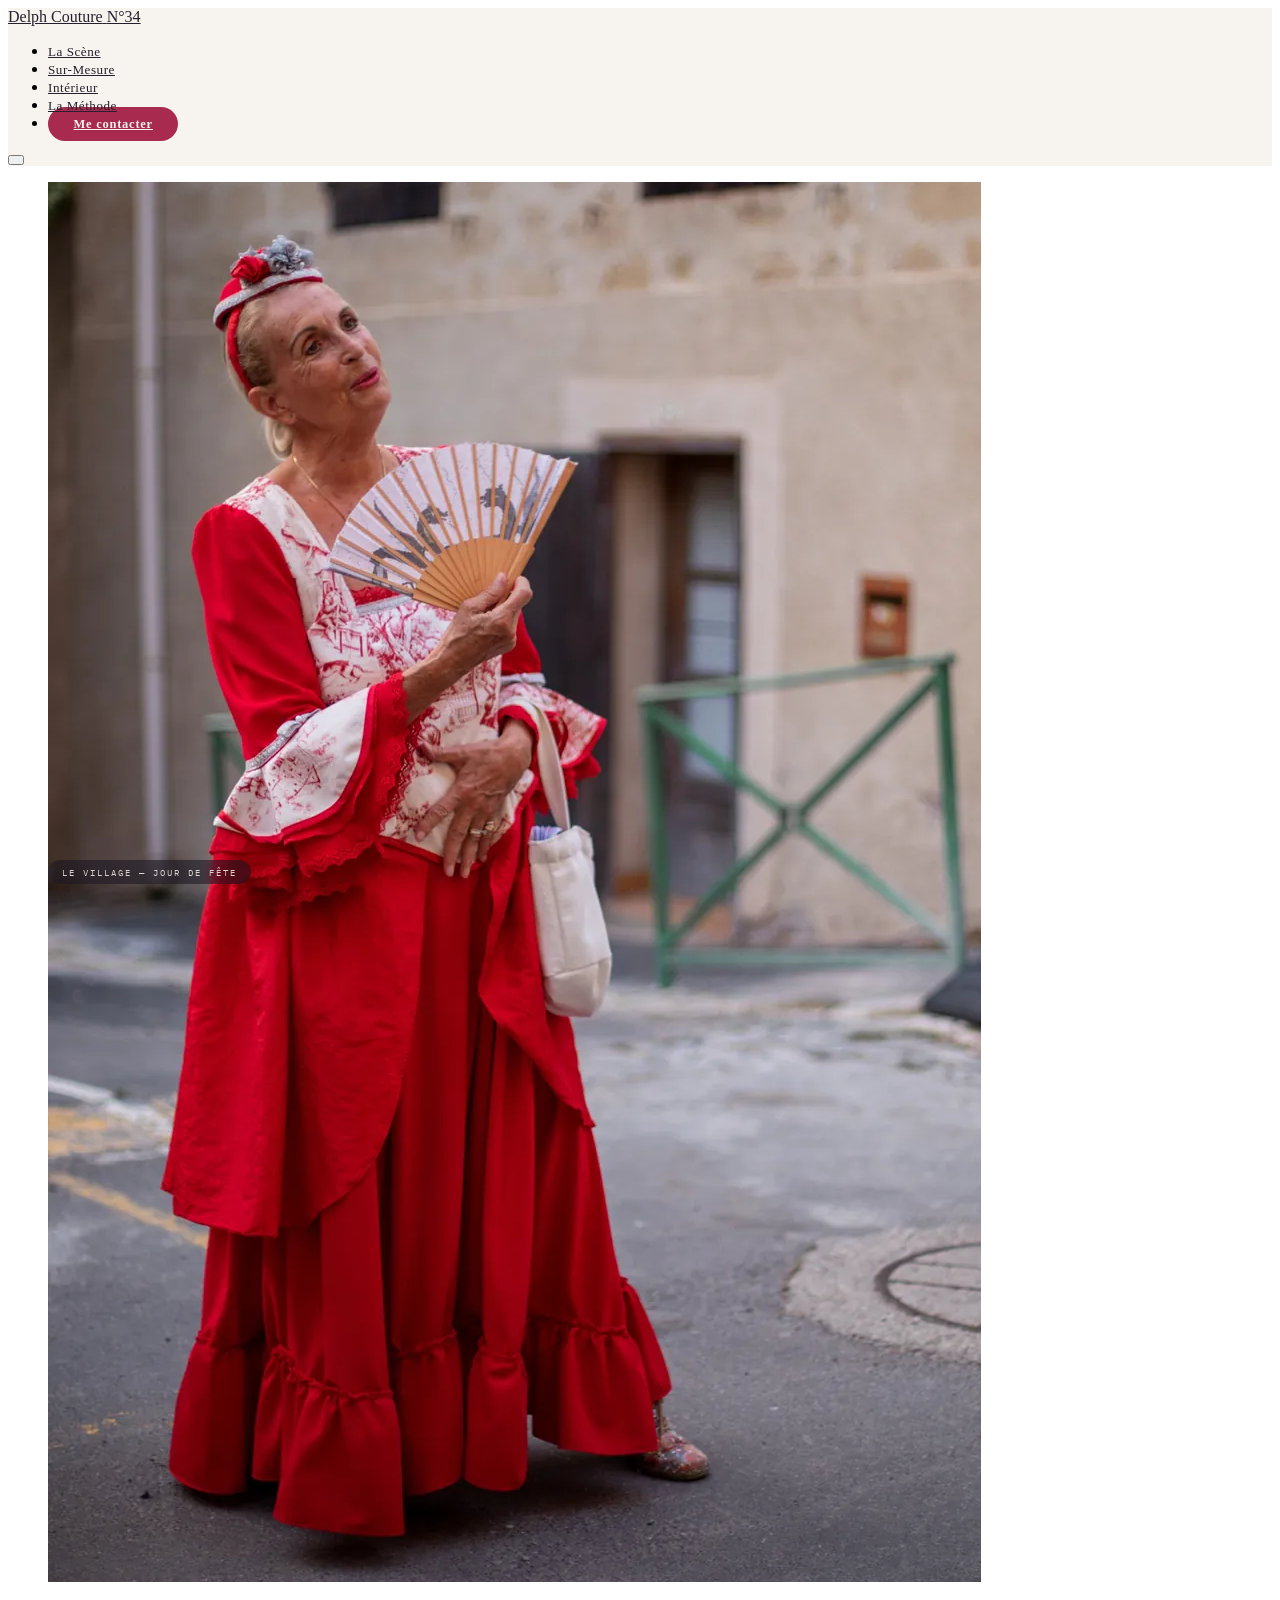
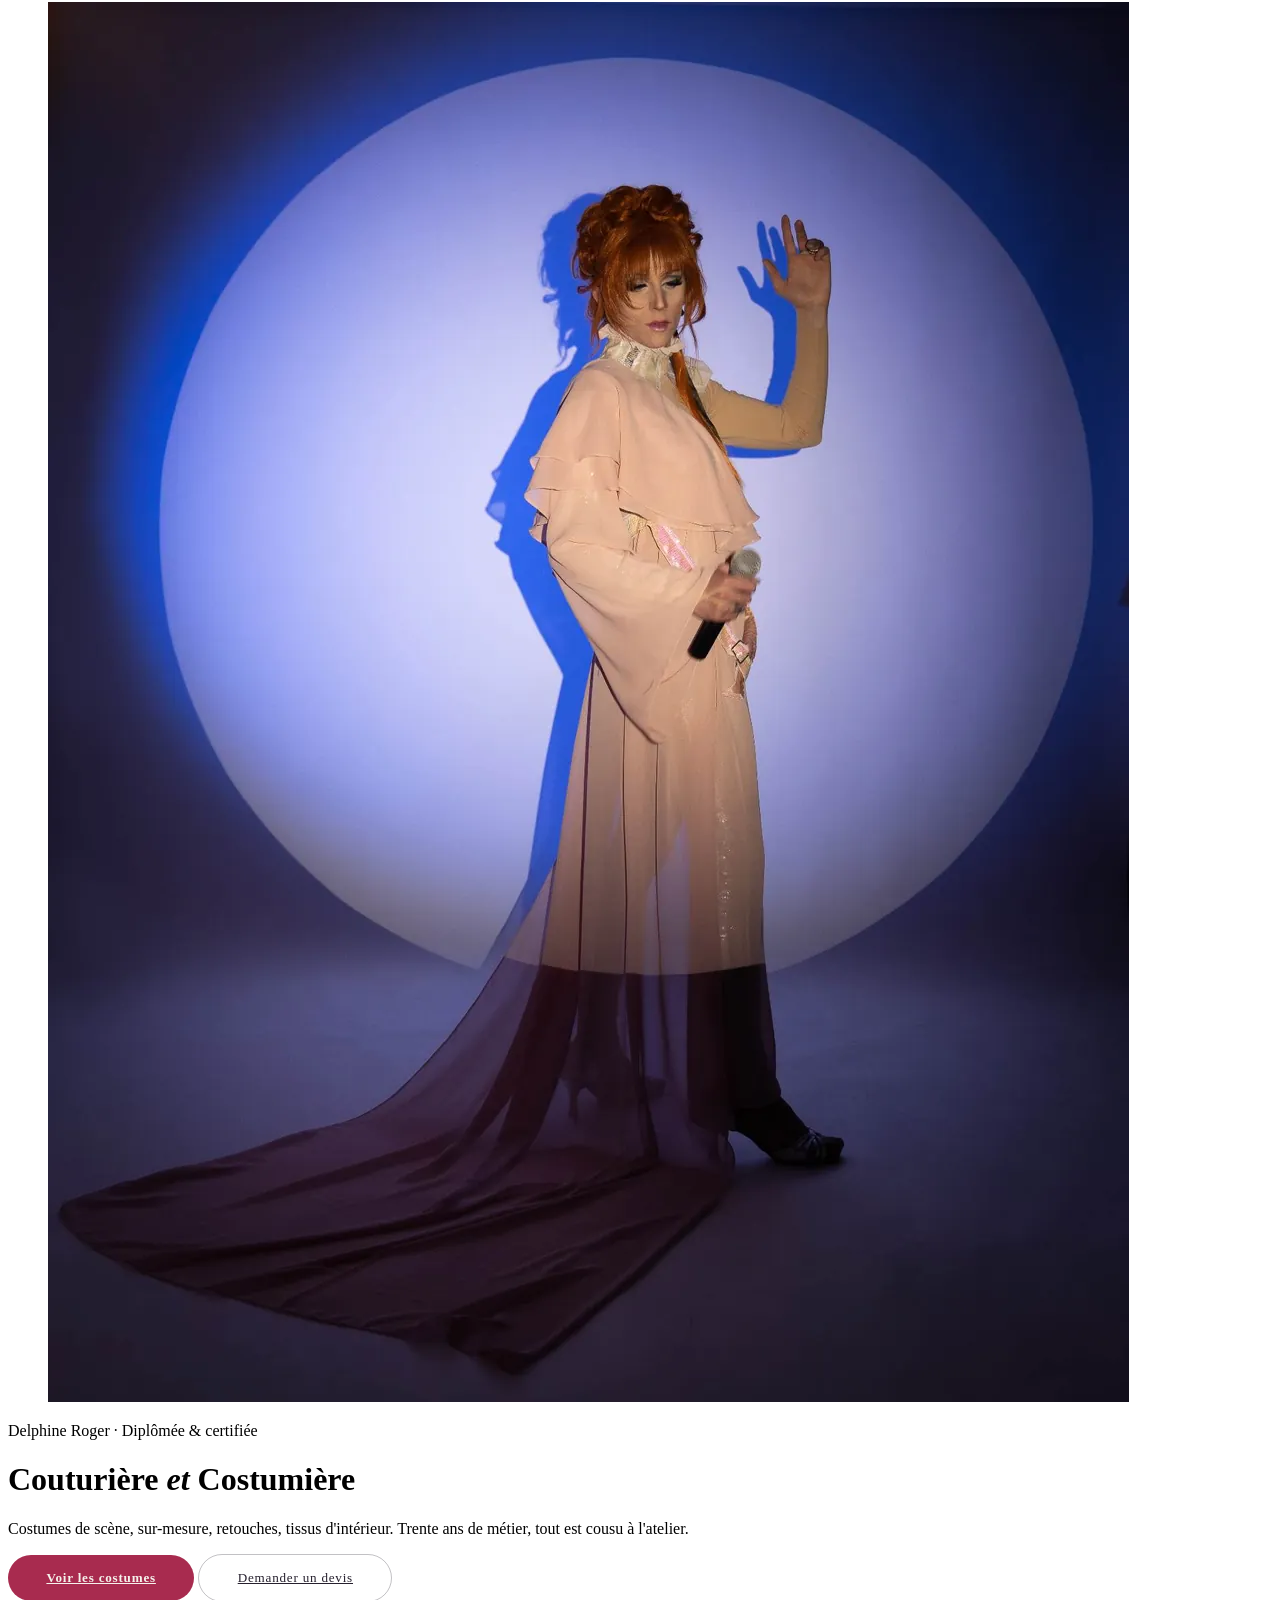
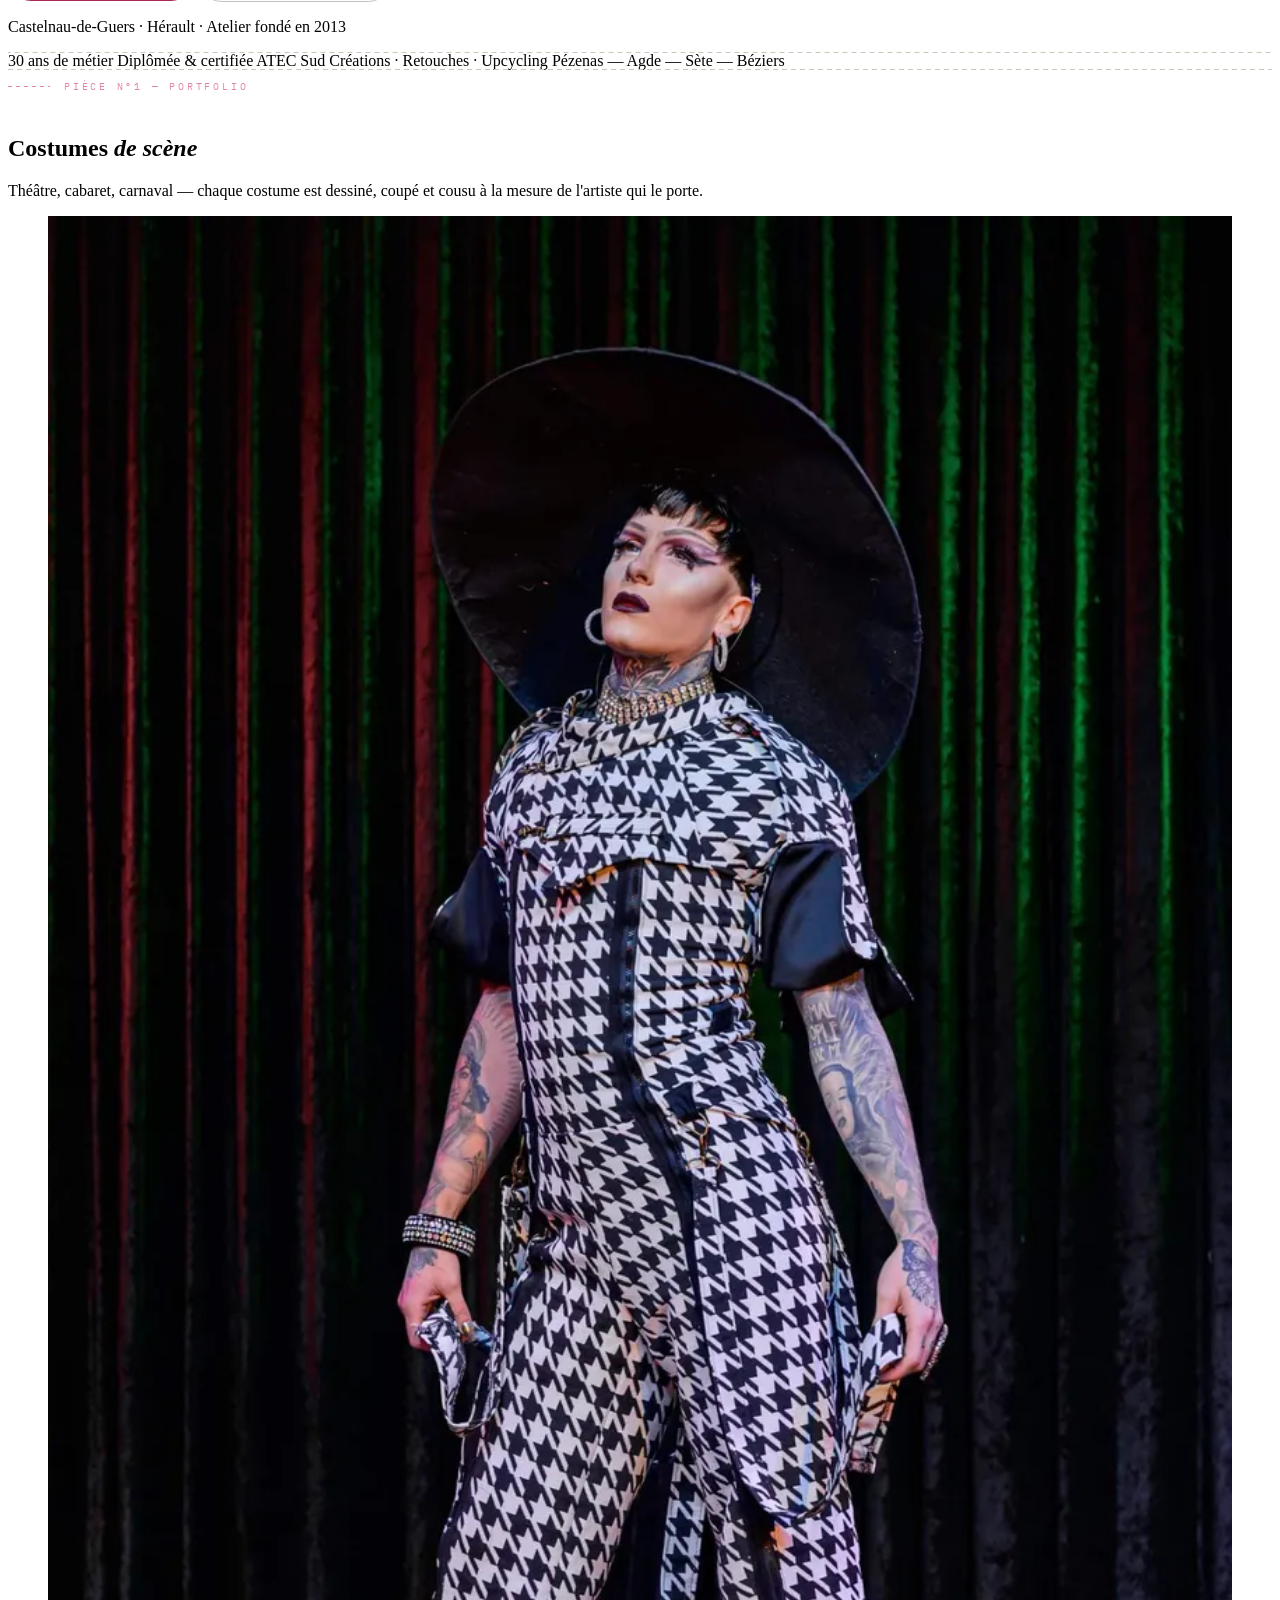
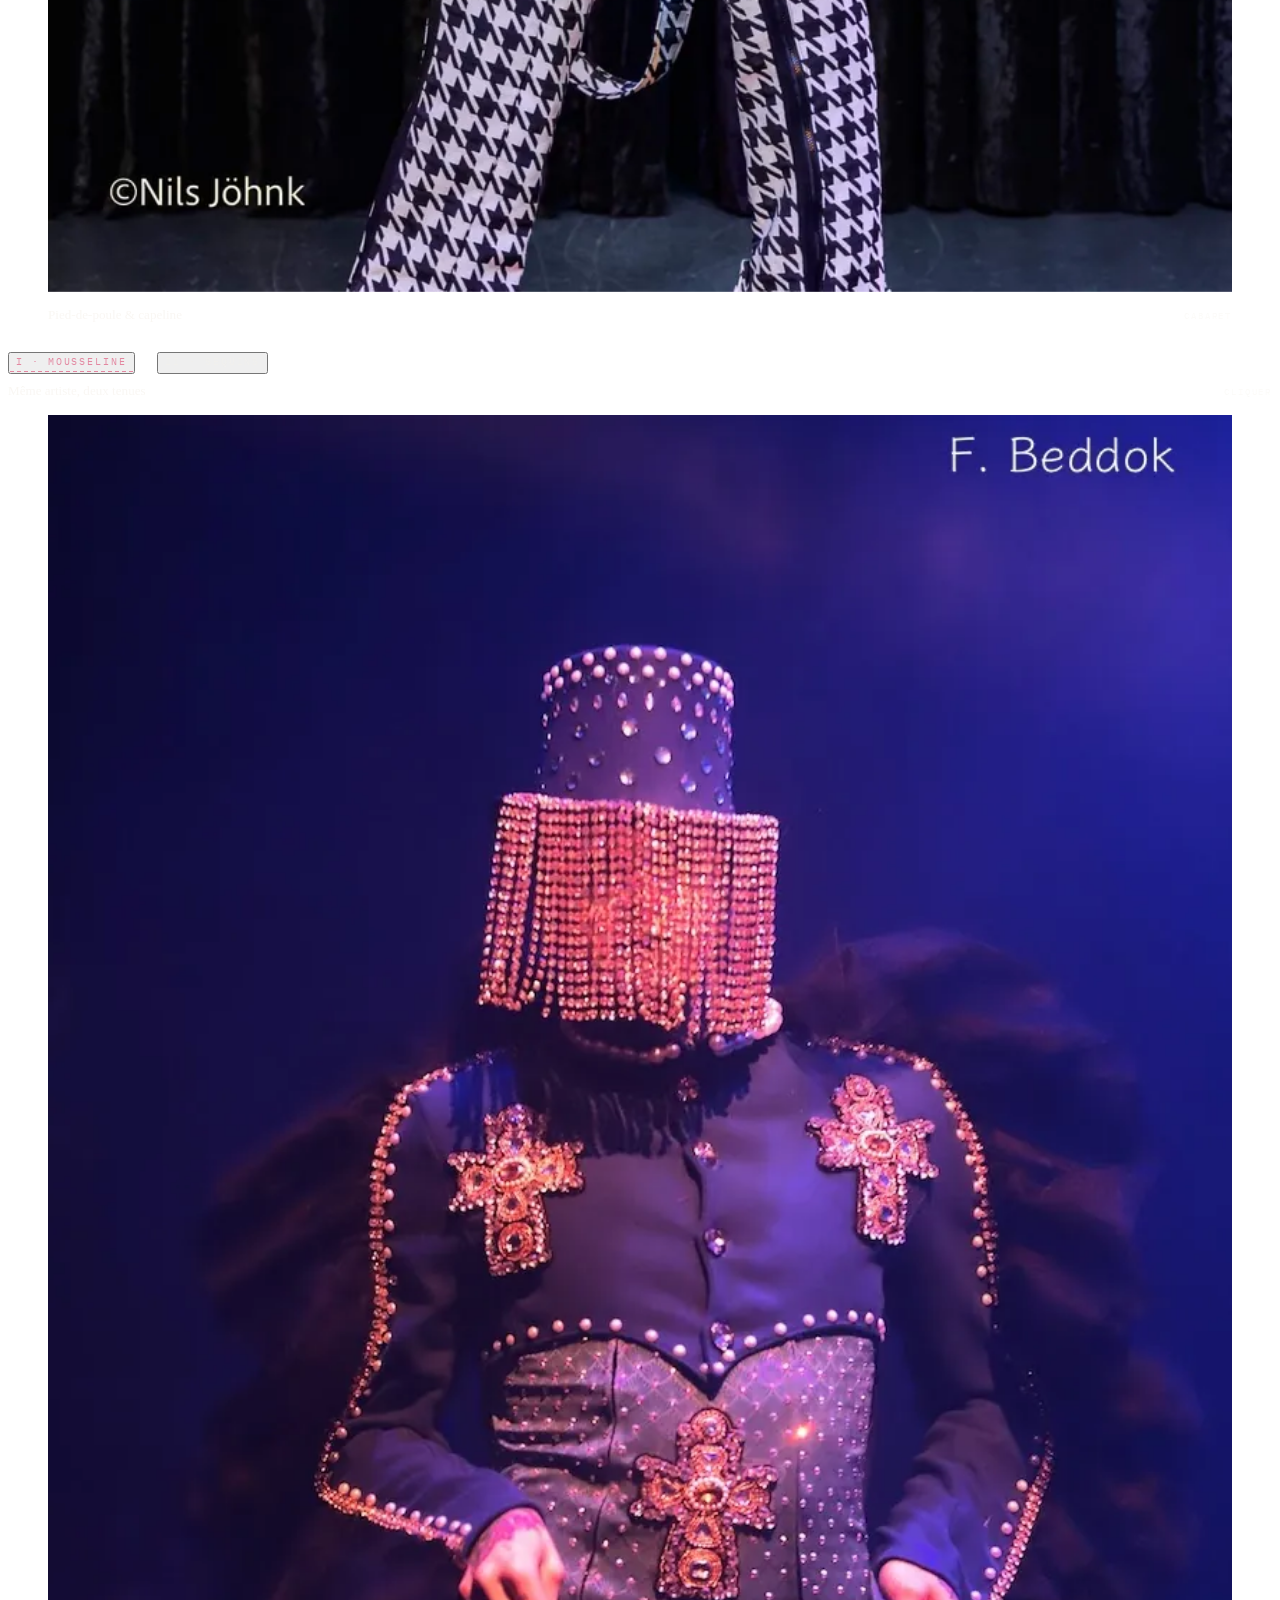
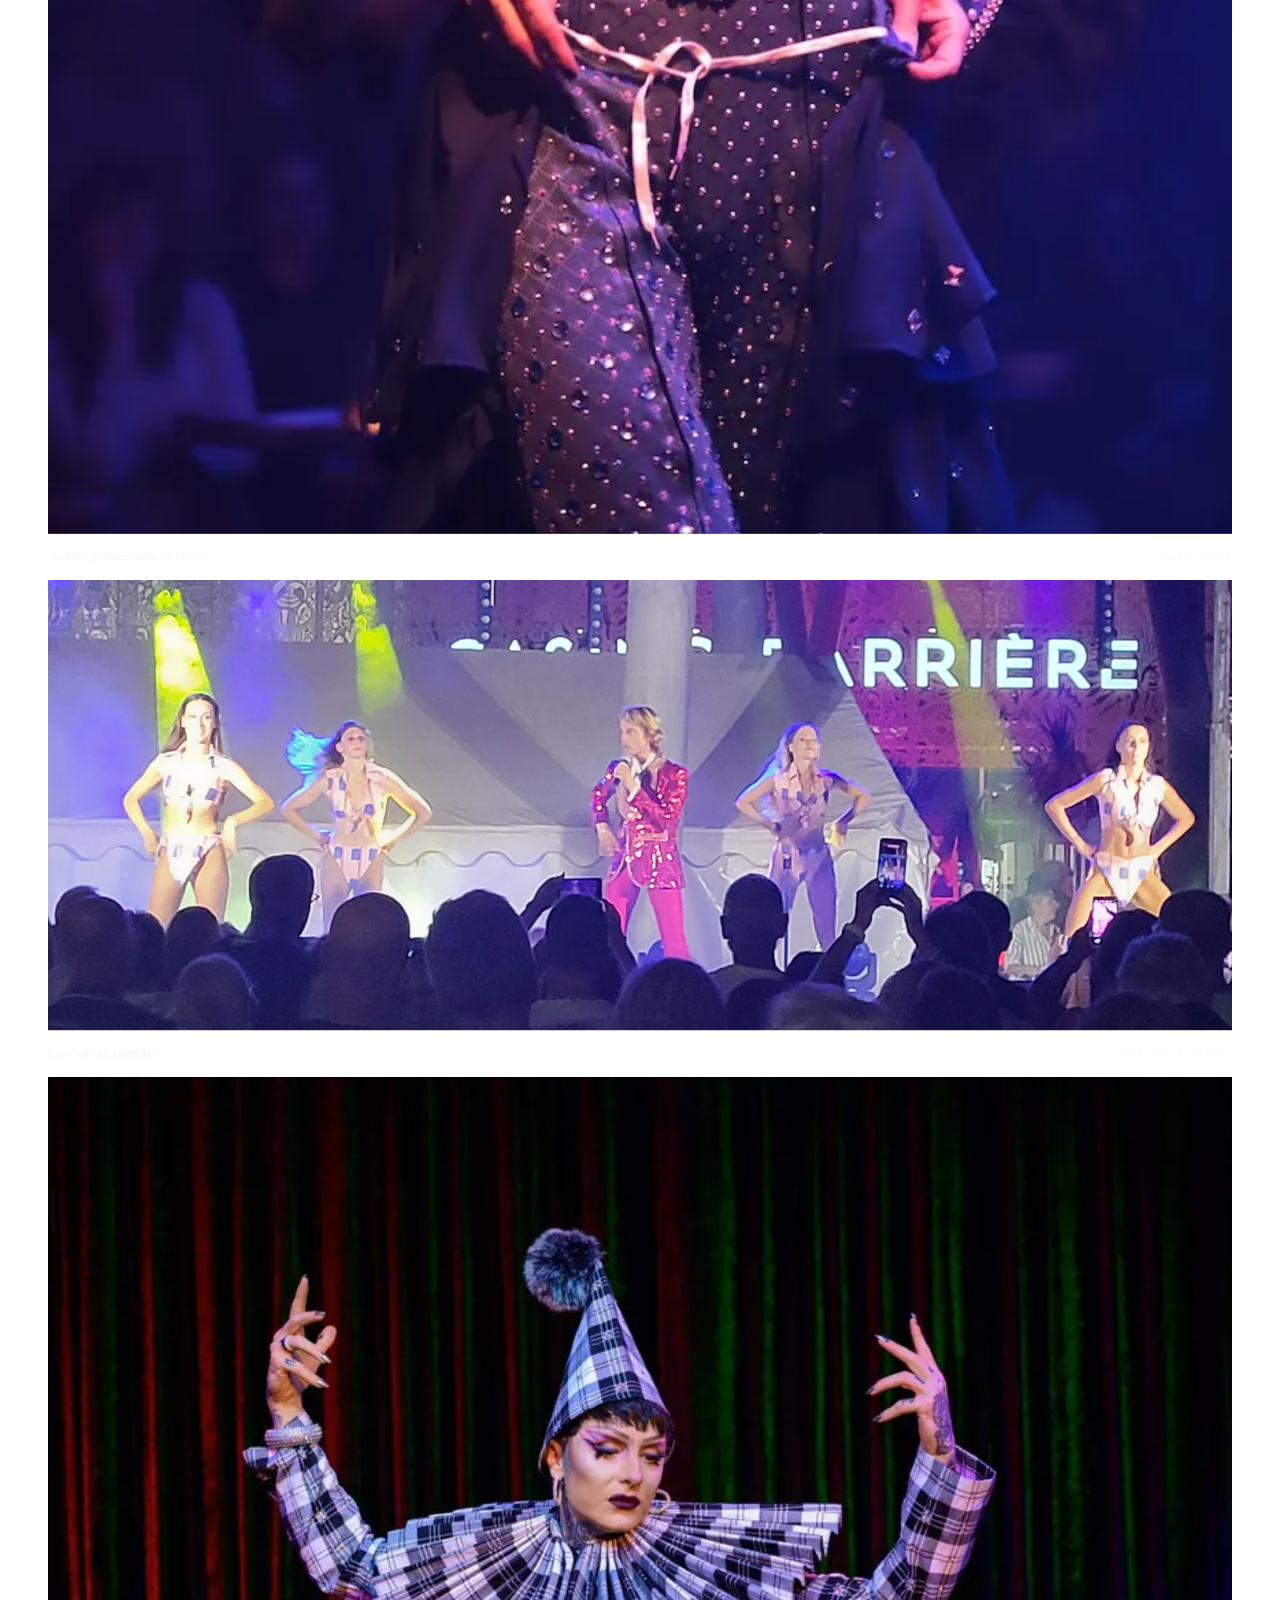
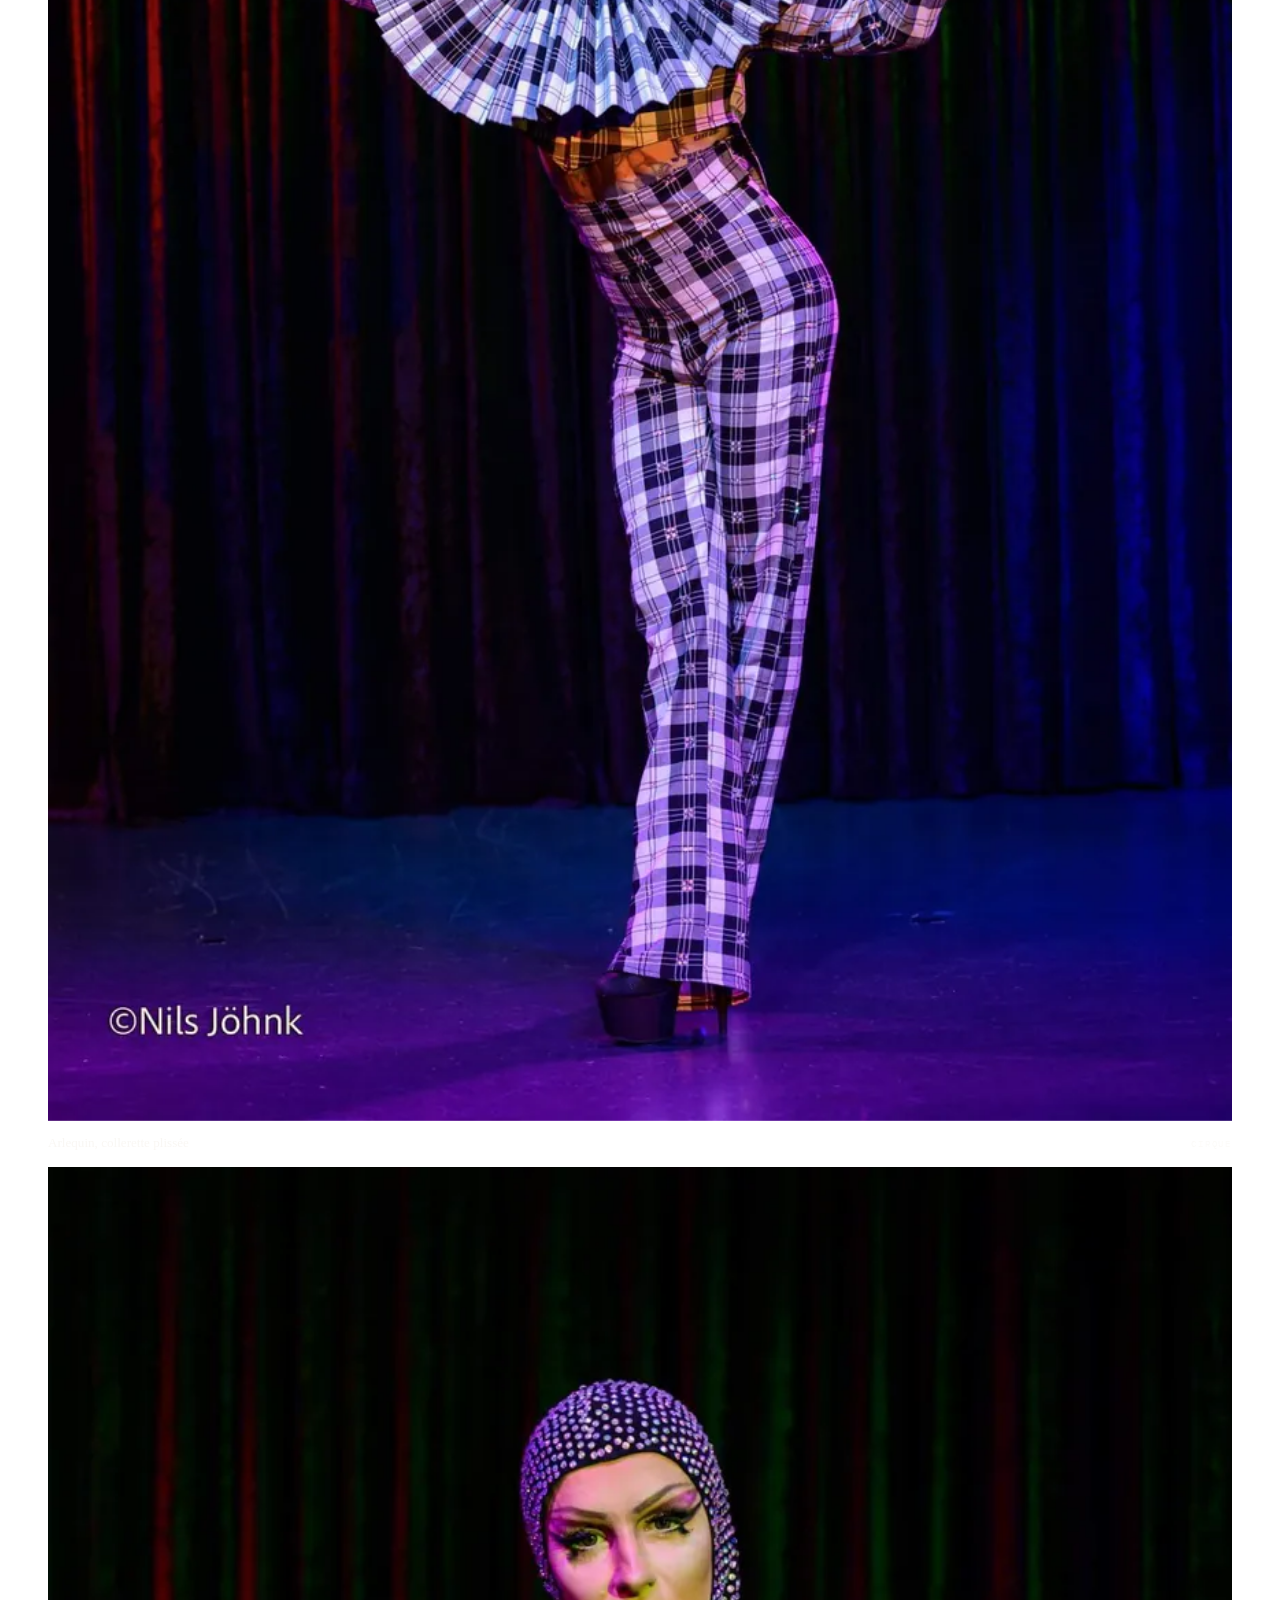
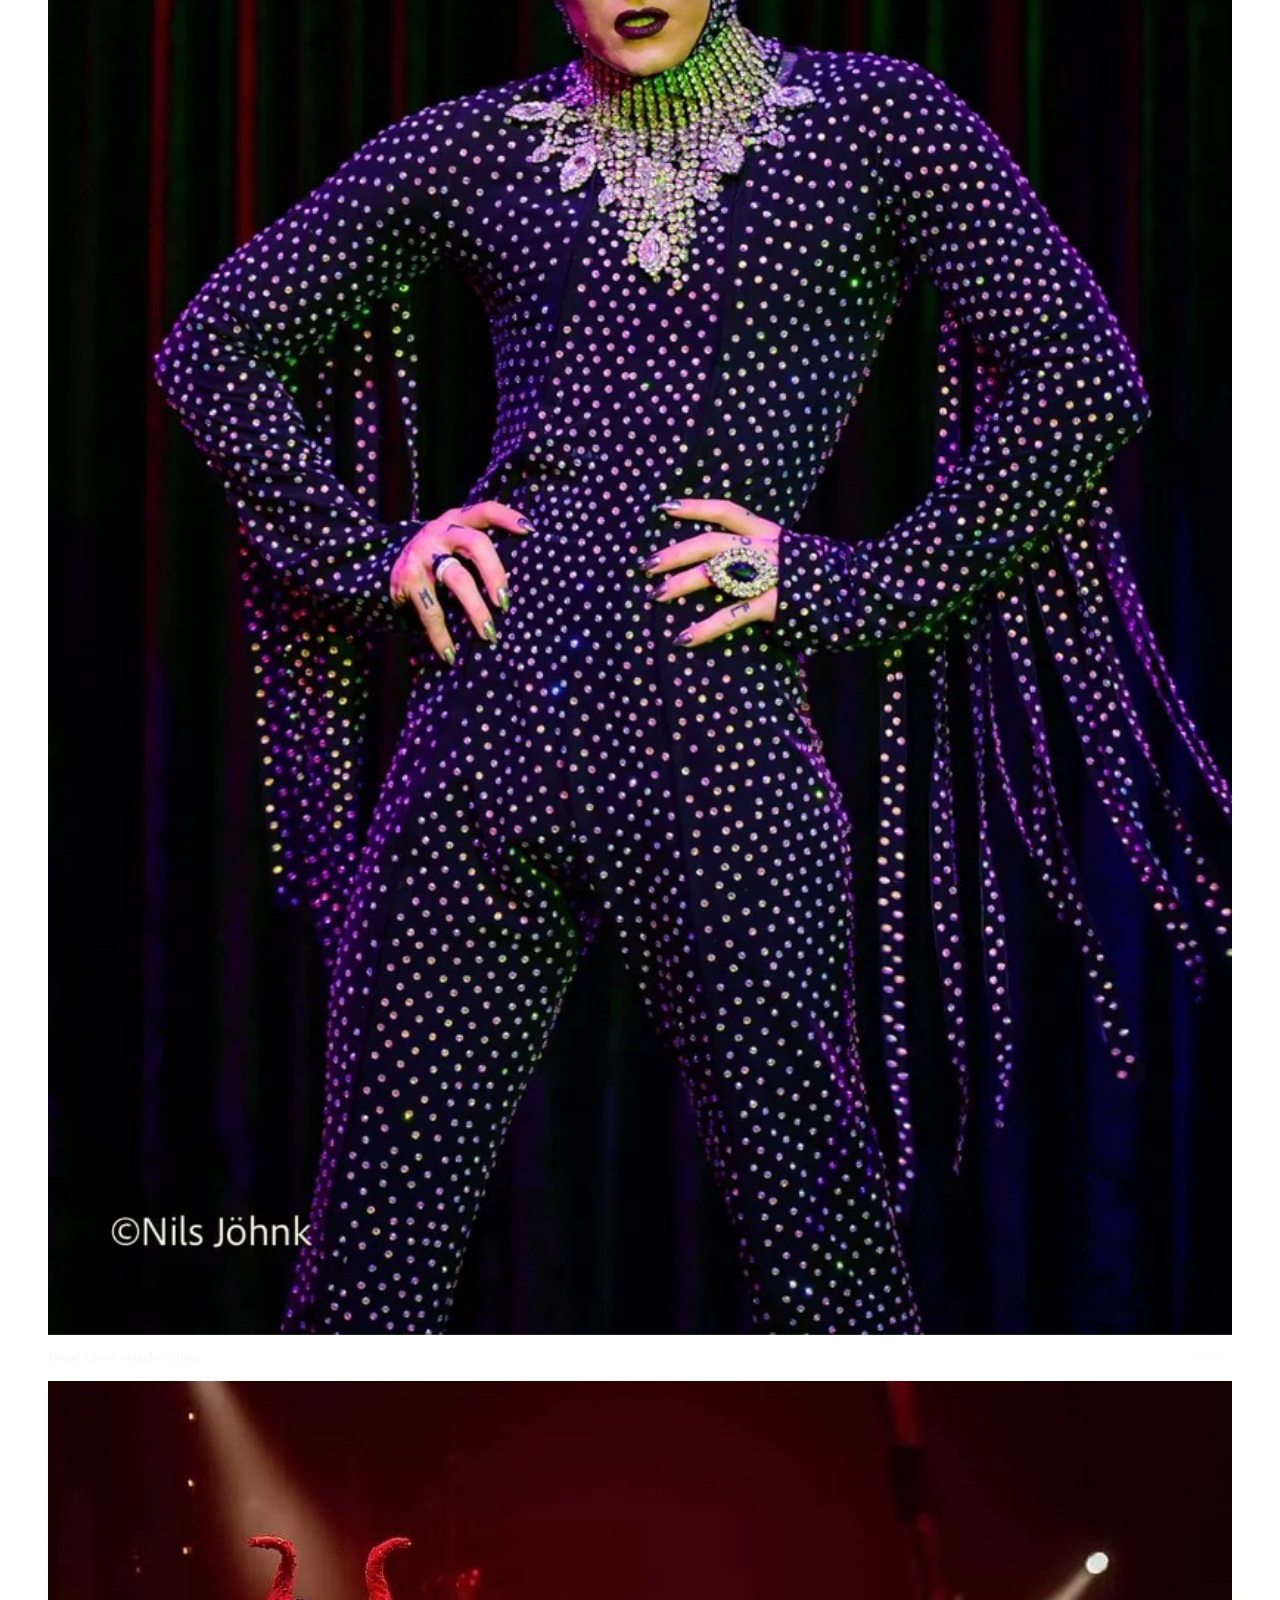
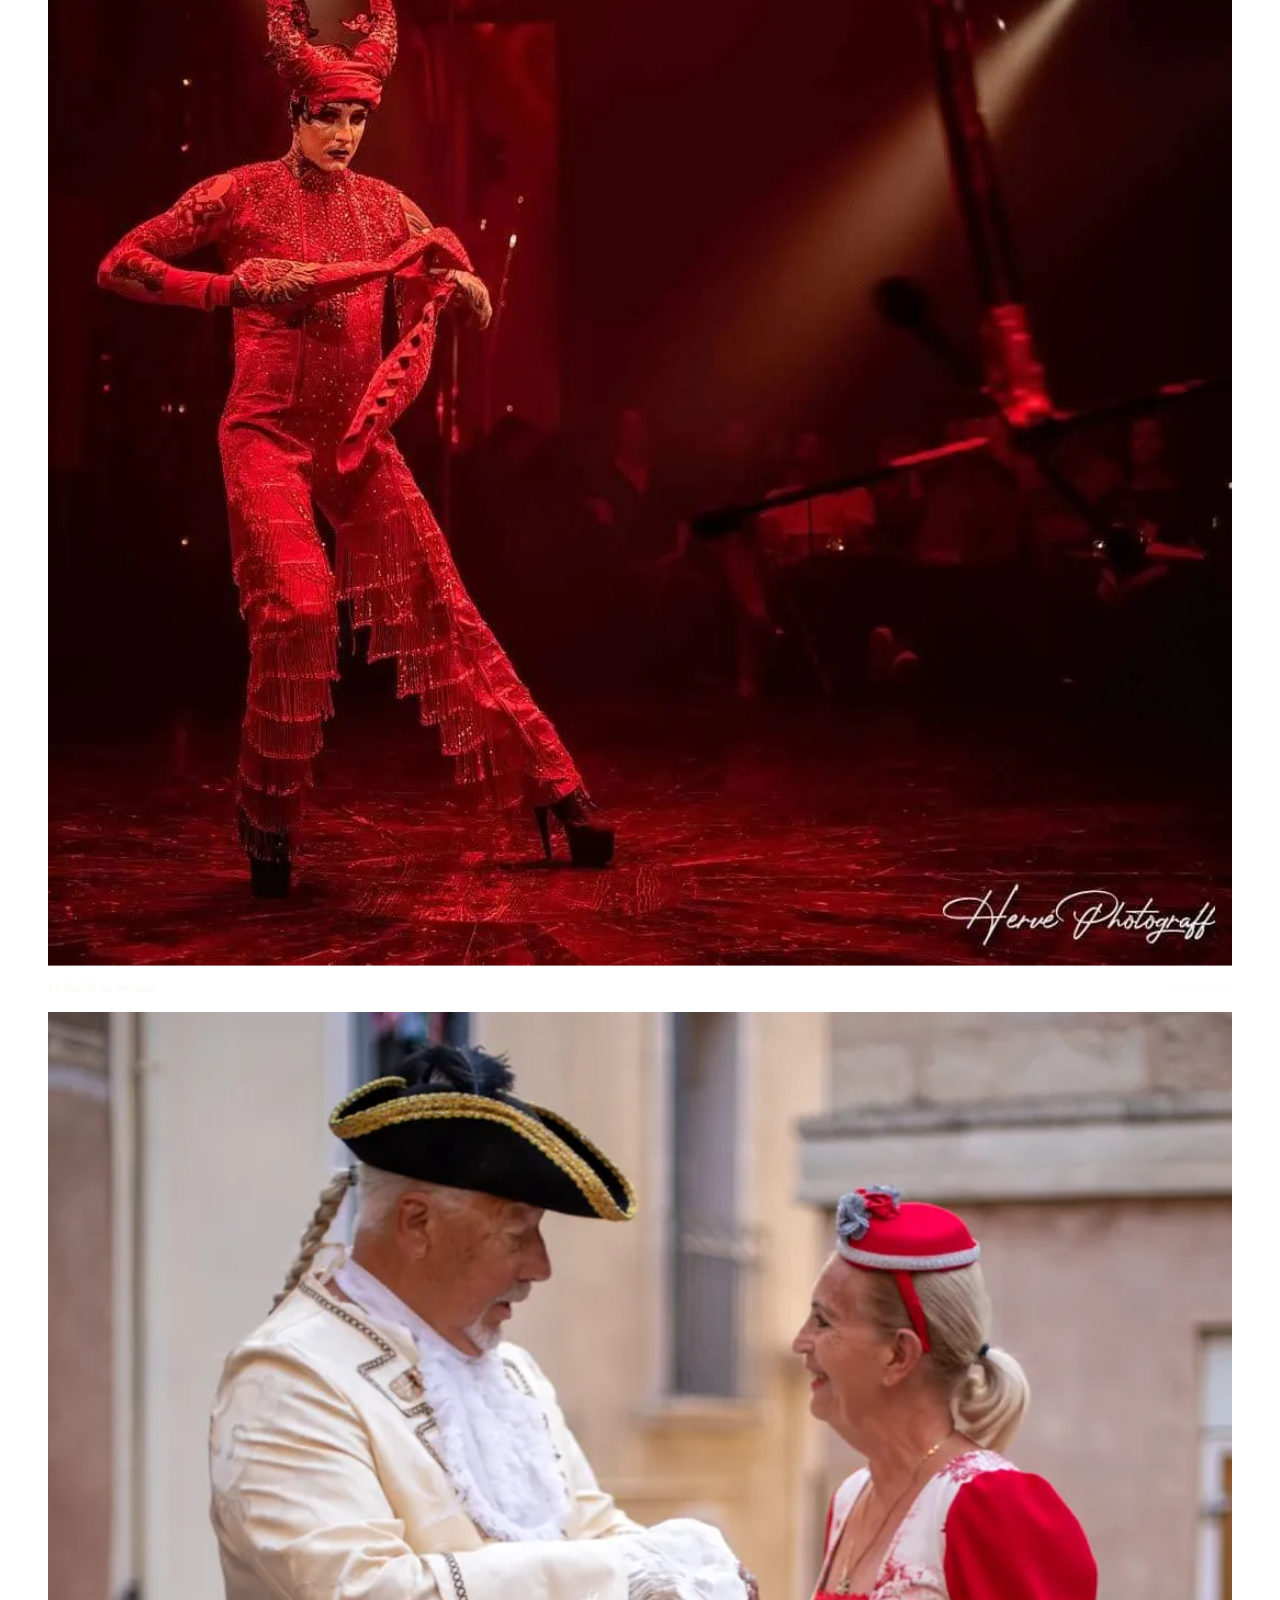
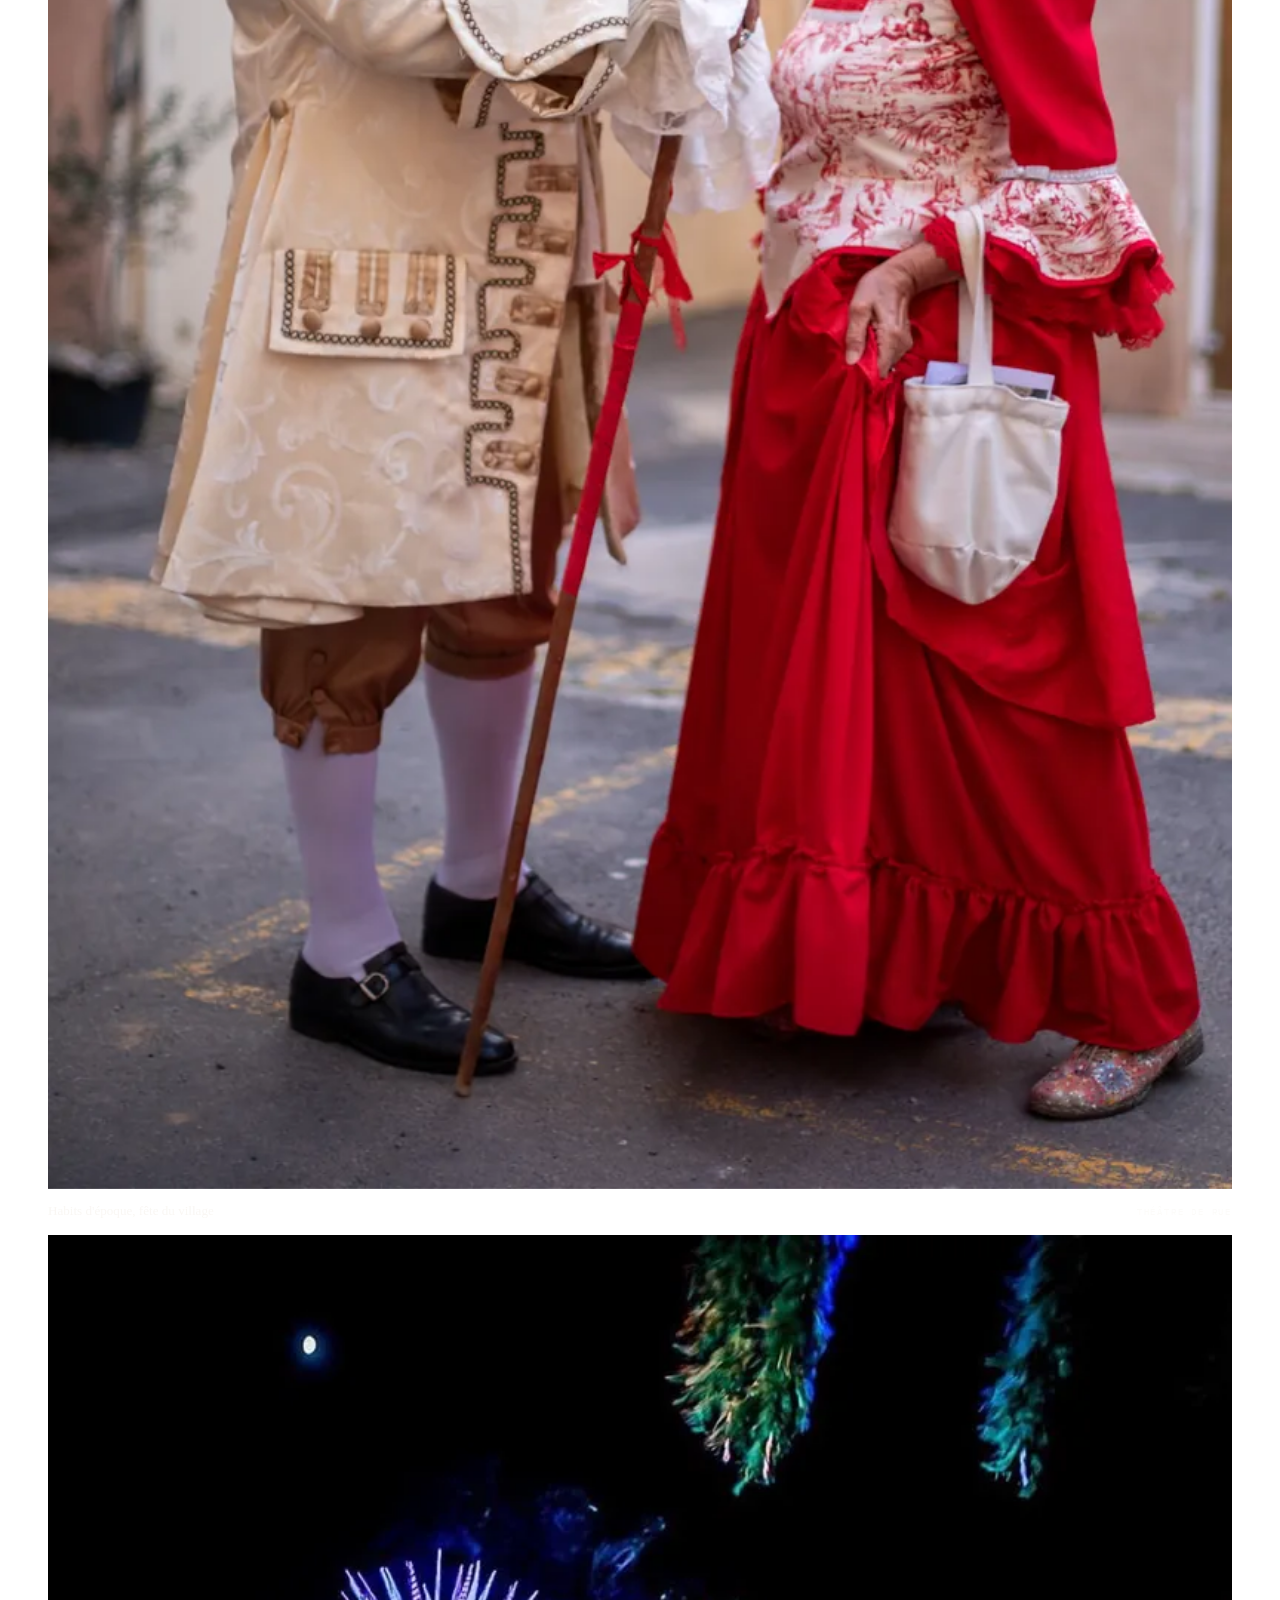
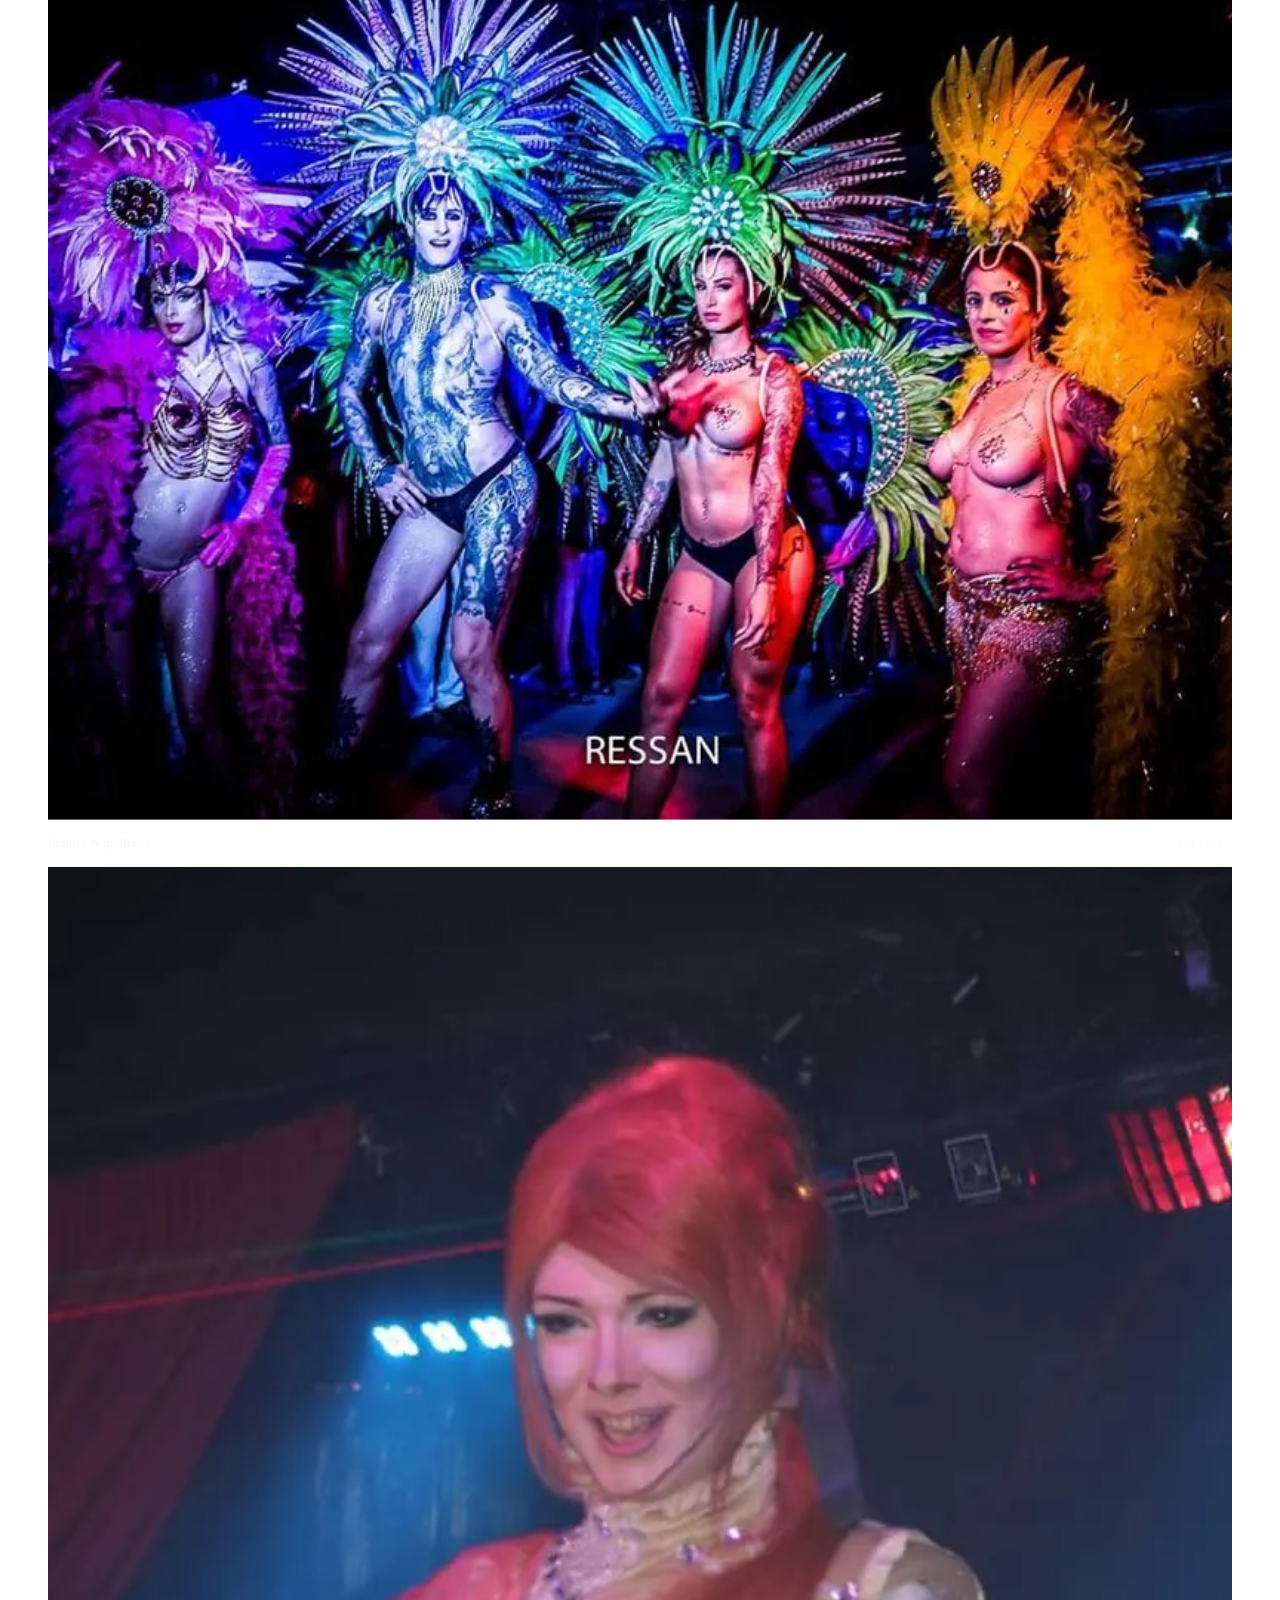
==== commit 2edd55d6: "Redesign: "Du village a la scene" concept Complete redesign with day/night hero diptych, dark scene " ====
--- a/index.html
+++ b/index.html
@@ -29,7 +29,7 @@
   <meta property="og:site_name" content="Delph Couture 34">
   <meta property="og:url" content="https://www.delphcouture34.com/">
   <meta property="og:image" content="https://www.delphcouture34.com/images/hero.jpg">
-  <meta property="og:image:alt" content="Delphine Roger — Couturière & Costumière à Castelnau-de-Guers">
+  <meta property="og:image:alt" content="Robe de création Delph Couture 34 dans les rues de Castelnau-de-Guers">
 
   <!-- Twitter Card -->
   <meta name="twitter:card" content="summary_large_image">
@@ -249,22 +249,20 @@
       theme: {
         extend: {
           colors: {
-            cream: '#FDFAF5',
-            'cream-dark': '#F5EFE6',
-            charcoal: '#2D2438',
-            'charcoal-light': '#7B6F94',
-            warm: '#B9A0D8',
-            gold: '#C9A84C',
-            'gold-hover': '#B8963E',
-            'gold-light': '#D4BC6A',
-            muted: '#7B6F94',
-            lavender: '#C2B0DA',
-            'lavender-soft': '#E8DFF2',
+            calicot: '#F6F2EC',
+            ecru: '#EDE7DC',
+            encre: '#191521',
+            'encre-2': '#211B2D',
+            ink: '#26202E',
+            muted: '#6F6779',
+            rose: '#A82B4F',
+            'rose-clair': '#E387A0',
+            fil: '#CFC6B8',
           },
           fontFamily: {
-            display: ['"Cormorant Garamond"', '"Playfair Display"', 'Georgia', 'serif'],
-            body: ['"Inter"', 'system-ui', 'sans-serif'],
-            accent: ['"Playfair Display"', 'Georgia', 'serif'],
+            display: ['"Fraunces"', 'Georgia', 'serif'],
+            body: ['"Instrument Sans"', 'system-ui', 'sans-serif'],
+            mono: ['"IBM Plex Mono"', 'ui-monospace', 'monospace'],
           },
         }
       }
@@ -275,14 +273,11 @@
   <link rel="preconnect" href="https://fonts.googleapis.com">
   <link rel="preconnect" href="https://fonts.gstatic.com" crossorigin>
   <link rel="preconnect" href="https://cdn.tailwindcss.com">
-  <link rel="preconnect" href="https://unpkg.com">
-  <link rel="preload" as="image" href="images/hero.avif" type="image/avif" fetchpriority="high">
+  <link rel="preload" as="image" href="images/village-rouge.webp" type="image/webp" fetchpriority="high">
+  <link rel="preload" as="image" href="images/scene-projecteur.webp" type="image/webp" fetchpriority="high">
 
   <!-- Google Fonts -->
-  <link href="https://fonts.googleapis.com/css2?family=Cormorant+Garamond:ital,wght@0,300;0,400;0,500;0,600;0,700;1,300;1,400;1,500;1,600&family=Inter:wght@300;400;500;600&family=Playfair+Display:ital,wght@0,400;0,500;0,600;0,700;1,400;1,500&display=swap" rel="stylesheet">
-
-  <!-- Lenis Smooth Scroll -->
-  <link rel="stylesheet" href="https://unpkg.com/lenis@1/dist/lenis.css">
+  <link href="https://fonts.googleapis.com/css2?family=Fraunces:ital,opsz,wght@0,9..144,300;0,9..144,400;0,9..144,500;0,9..144,600;1,9..144,300;1,9..144,400;1,9..144,500&family=Instrument+Sans:ital,wght@0,400;0,500;0,600;1,400&family=IBM+Plex+Mono:wght@400;500&display=swap" rel="stylesheet">
 
   <!-- Custom Styles -->
   <link rel="stylesheet" href="css/style.css">
@@ -296,605 +291,455 @@
     gtag('config', 'G-8C3J9W6PGW', { anonymize_ip: true });
   </script>
 </head>
-<body class="bg-cream text-charcoal font-body antialiased">
-
-  <!-- Gallery custom cursor -->
-  <div id="gallery-cursor">Voir</div>
+<body class="bg-calicot text-ink font-body antialiased">
 
   <!-- ============================================ -->
   <!-- NAVIGATION                                   -->
   <!-- ============================================ -->
-  <nav id="navbar" class="fixed top-0 left-0 w-full z-50 transition-all duration-500">
-    <div class="max-w-[1400px] mx-auto px-6 lg:px-16 flex items-center justify-between h-20 lg:h-24">
-      <a href="#accueil" class="nav-logo font-display text-2xl lg:text-[1.6rem] tracking-wide">
-        <span class="font-semibold">Delphine</span><span class="nav-logo-accent font-light text-charcoal-light"> Roger</span>
+  <nav id="navbar" class="fixed top-0 left-0 w-full z-50">
+    <div class="max-w-[1440px] mx-auto px-5 lg:px-12 flex items-center justify-between h-16 lg:h-20">
+      <a href="#accueil" class="nav-logo flex items-baseline gap-2.5">
+        <span class="font-display text-[1.35rem] lg:text-2xl font-medium tracking-tight">Delph Couture</span>
+        <span class="font-mono text-[0.65rem] tracking-[0.2em] text-rose">N°34</span>
       </a>
 
       <!-- Desktop Menu -->
-      <ul class="hidden lg:flex items-center gap-10">
-        <li><a href="#accueil" class="nav-link">Accueil</a></li>
+      <ul class="hidden lg:flex items-center gap-9">
+        <li><a href="#realisations" class="nav-link">La Scène</a></li>
         <li><a href="#couture" class="nav-link">Sur-Mesure</a></li>
-        <li><a href="#confection" class="nav-link">Confection</a></li>
-        <li><a href="#realisations" class="nav-link">Portfolio</a></li>
-        <li><a href="#contact" class="nav-cta nav-link px-6 py-2.5 border text-center transition-all duration-400">Contact</a></li>
+        <li><a href="#confection" class="nav-link">Intérieur</a></li>
+        <li><a href="#methode" class="nav-link">La Méthode</a></li>
+        <li><a href="#contact" class="nav-cta">Me contacter</a></li>
       </ul>
 
       <!-- Mobile Hamburger -->
-      <button id="menu-toggle" class="lg:hidden flex flex-col gap-1.5 z-50" aria-label="Menu">
-        <span class="hamburger-line w-7 h-[1.5px] bg-charcoal transition-all duration-300"></span>
-        <span class="hamburger-line w-7 h-[1.5px] bg-charcoal transition-all duration-300"></span>
-        <span class="hamburger-line w-5 h-[1.5px] bg-charcoal transition-all duration-300"></span>
+      <button id="menu-toggle" class="lg:hidden flex flex-col justify-center gap-1.5 w-10 h-10 -mr-2 items-end z-50" aria-label="Menu" aria-expanded="false">
+        <span class="hamburger-line w-7"></span>
+        <span class="hamburger-line w-7"></span>
+        <span class="hamburger-line w-4"></span>
       </button>
     </div>
 
-    <!-- Mobile Menu — Full-screen dark overlay -->
-    <div id="mobile-menu" class="fixed inset-0 bg-[#1A1525]/[0.97] flex flex-col items-center justify-center gap-6 opacity-0 pointer-events-none transition-opacity duration-500 lg:hidden" style="z-index: 40;">
-      <a href="#accueil" class="mobile-nav-link font-display text-2xl tracking-wider">Accueil</a>
-      <a href="#couture" class="mobile-nav-link font-display text-2xl tracking-wider">Sur-Mesure</a>
-      <a href="#confection" class="mobile-nav-link font-display text-2xl tracking-wider">Confection</a>
-      <a href="#realisations" class="mobile-nav-link font-display text-2xl tracking-wider">Portfolio</a>
-      <a href="#contact" class="mobile-nav-link font-display text-2xl tracking-wider text-gold">Contact</a>
-      <div class="mt-8 flex items-center gap-6">
-        <a href="tel:+33789575561" class="text-cream/40 hover:text-gold transition-colors text-sm">07.89.57.55.61</a>
-        <span class="text-cream/20">|</span>
-        <a href="mailto:roger.delphe1@orange.fr" class="text-cream/40 hover:text-gold transition-colors text-sm">Email</a>
+    <!-- Mobile Menu -->
+    <div id="mobile-menu" class="lg:hidden" aria-hidden="true">
+      <div class="flex flex-col items-start justify-center h-full px-8 gap-2">
+        <span class="font-mono text-[0.6rem] tracking-[0.3em] uppercase text-rose-clair mb-4">Sommaire</span>
+        <a href="#realisations" class="mobile-nav-link">La Scène</a>
+        <a href="#couture" class="mobile-nav-link">Sur-Mesure</a>
+        <a href="#confection" class="mobile-nav-link">Intérieur</a>
+        <a href="#methode" class="mobile-nav-link">La Méthode</a>
+        <a href="#contact" class="mobile-nav-link">Contact</a>
+        <div class="stitch-line w-24 my-6"></div>
+        <a href="tel:+33789575561" class="font-mono text-sm text-calicot/60 hover:text-rose-clair transition-colors">07 89 57 55 61</a>
+        <a href="mailto:roger.delphe1@orange.fr" class="font-mono text-sm text-calicot/60 hover:text-rose-clair transition-colors">roger.delphe1@orange.fr</a>
       </div>
     </div>
   </nav>
 
 
   <!-- ============================================ -->
-  <!-- HERO                                         -->
-  <!-- ============================================ -->
-  <section id="accueil" class="relative h-screen flex items-end lg:items-center overflow-hidden" style="background-color: #0C0A10;">
-    <picture class="hero-bg absolute inset-0 block w-full h-full">
-      <source srcset="images/hero.avif" type="image/avif">
-      <img src="images/hero.jpg" alt="" aria-hidden="true" class="w-full h-full object-cover object-right-top lg:object-right" fetchpriority="high">
-    </picture>
-    <div class="hero-gradient absolute inset-0"></div>
-
-    <div class="relative z-10 text-left px-6 lg:px-16 pb-20 lg:pb-0 max-w-[1400px] mx-auto w-full">
-      <div class="max-w-2xl">
-        <!-- Decorative line -->
-        <div class="deco-line mb-8 animate-fade-up"></div>
-
-        <p class="text-[0.7rem] md:text-xs tracking-[0.35em] uppercase mb-6 text-cream/60 font-body animate-fade-up animation-delay-200">
-          Couturière diplômée &middot; Costumière-créatrice certifiée
+  <!-- HERO — Diptyque jour / nuit                  -->
+  <!-- ============================================ -->
+  <header id="accueil" class="relative min-h-screen flex flex-col lg:block overflow-hidden">
+    <!-- Diptych -->
+    <div class="order-2 lg:absolute lg:inset-y-0 lg:right-0 lg:w-[54%] grid grid-cols-2 gap-0.5 h-[52vh] lg:h-auto">
+      <figure class="hero-panel relative overflow-hidden">
+        <picture>
+          <source srcset="images/village-rouge.webp" type="image/webp">
+          <img src="images/village-rouge.jpg" alt="Robe rouge d'inspiration XVIIIᵉ créée par Delph Couture 34, portée dans une rue de Castelnau-de-Guers" class="w-full h-full object-cover" fetchpriority="high">
+        </picture>
+        <figcaption class="hero-tag left-4">Le village — jour de fête</figcaption>
+      </figure>
+      <figure class="hero-panel hero-panel-2 relative overflow-hidden">
+        <picture>
+          <source srcset="images/scene-projecteur.webp" type="image/webp">
+          <img src="images/scene-projecteur.jpg" alt="Costume de scène sous le projecteur — création Delph Couture 34" class="w-full h-full object-cover" fetchpriority="high">
+        </picture>
+        <figcaption class="hero-tag left-4">La scène — soir de première</figcaption>
+      </figure>
+    </div>
+
+    <!-- Text -->
+    <div class="order-1 relative z-10 flex-1 flex items-center max-w-[1440px] mx-auto w-full px-5 lg:px-12 pt-28 pb-12 lg:py-32 lg:min-h-screen">
+      <div class="w-full min-w-0 lg:max-w-[42%]">
+        <p class="hero-line hero-d1 font-mono text-[0.62rem] md:text-[0.68rem] tracking-[0.28em] uppercase text-muted mb-7">
+          Delphine Roger · Diplômée & certifiée
         </p>
-
-        <h1 class="font-display text-[3.5rem] md:text-[5rem] lg:text-[6.5rem] font-light leading-[0.95] mb-8 text-cream animate-fade-up animation-delay-400">
-          Delphine<br>
-          <span class="italic font-light text-lavender">Roger</span><span class="text-gold">.</span>
+        <h1 class="font-display font-light leading-[1.05] text-[2.9rem] md:text-[3.9rem] lg:text-[4rem] xl:text-[4.7rem] tracking-[-0.015em] mb-8">
+          <span class="hero-line hero-d2 block">Couturière</span>
+          <span class="hero-line hero-d3 block"><em class="text-rose font-normal">et</em> Costumière</span>
         </h1>
-
-        <p class="text-base md:text-lg font-light leading-relaxed mb-12 text-cream/65 max-w-lg animate-fade-up animation-delay-600">
-          30 ans d'expertise alliant savoir-faire artisanal et créativité de costumière. De l'idée à la réalisation, avec passion et rigueur.
+        <p class="hero-line hero-d4 text-base md:text-[1.05rem] leading-[1.75] text-muted max-w-md mb-10">
+          Costumes de scène, sur-mesure, retouches, tissus d'intérieur.
+          Trente ans de métier, tout est cousu à l'atelier.
         </p>
-
-        <div class="flex flex-col sm:flex-row gap-4 animate-fade-up animation-delay-800">
-          <a href="#realisations" class="btn-primary">
-            Découvrir mes créations
-          </a>
-          <a href="#contact" class="btn-secondary text-cream/70">
-            Me contacter
-          </a>
-        </div>
-      </div>
-    </div>
-
-    <!-- Scroll indicator -->
-    <div class="absolute bottom-8 left-1/2 -translate-x-1/2">
-      <div class="flex flex-col items-center gap-3 animate-fade-up animation-delay-800">
-        <span class="text-cream/30 text-[0.6rem] tracking-[0.25em] uppercase font-body">Défiler</span>
-        <div class="w-[1px] h-8 bg-gradient-to-b from-cream/30 to-transparent animate-pulse"></div>
-      </div>
+        <div class="hero-line hero-d5 flex flex-wrap items-center gap-4">
+          <a href="#realisations" class="btn-primary">Voir les costumes</a>
+          <a href="#contact" class="btn-ghost">Demander un devis</a>
+        </div>
+        <p class="hero-line hero-d5 font-mono text-[0.62rem] tracking-[0.22em] uppercase text-muted/70 mt-12">
+          Castelnau-de-Guers · Hérault · Atelier fondé en 2013
+        </p>
+      </div>
+    </div>
+  </header>
+
+
+  <!-- ============================================ -->
+  <!-- BANDE FAITS                                  -->
+  <!-- ============================================ -->
+  <section class="stitch-top stitch-bottom bg-calicot" aria-label="En bref">
+    <div class="max-w-[1440px] mx-auto px-5 lg:px-12 py-5 flex flex-wrap justify-center lg:justify-between gap-x-10 gap-y-2 font-mono text-[0.62rem] tracking-[0.22em] uppercase text-muted">
+      <span>30 ans de métier</span>
+      <span class="hidden md:inline">Diplômée & certifiée ATEC Sud</span>
+      <span>Créations · Retouches · Upcycling</span>
+      <span class="hidden sm:inline">Pézenas — Agde — Sète — Béziers</span>
     </div>
   </section>
 
-  <!-- ============================================ -->
-  <!-- COUTURIÈRE SUR-MESURE                        -->
-  <!-- ============================================ -->
-  <section id="couture" class="pt-10 pb-20 lg:pt-12 lg:pb-28">
-    <div class="max-w-[1400px] mx-auto px-6 lg:px-16">
-      <div class="grid lg:grid-cols-12 gap-12 lg:gap-20 items-start">
-        <!-- Image -->
-        <div class="lg:col-span-6 lg:order-2 reveal-right">
-          <div class="img-frame">
-            <div class="aspect-[4/3] overflow-hidden bg-cream-dark">
-              <img src="images/sur-mesure.avif" alt="Couture sur mesure — mètre ruban et tissus" class="w-full h-full object-cover img-luxury parallax-img" loading="lazy">
-            </div>
-          </div>
-        </div>
-
-        <!-- Text -->
-        <div class="lg:col-span-6 lg:order-1 reveal-left">
-          <div class="deco-line mb-6"></div>
-          <p class="text-[0.7rem] tracking-[0.3em] uppercase text-gold mb-5 font-body font-medium">Sur-Mesure</p>
-          <h2 class="font-display text-4xl md:text-[3.5rem] lg:text-[4rem] font-light leading-[1.05] mb-10">
-            Couturière<br>
-            <span class="italic text-warm">sur-mesure</span>
+
+  <!-- ============================================ -->
+  <!-- PIÈCE N°1 — LA SCÈNE                         -->
+  <!-- ============================================ -->
+  <section id="realisations" class="bg-encre text-calicot section-dark">
+    <div class="max-w-[1440px] mx-auto px-5 lg:px-12 pt-20 lg:pt-28 pb-16 lg:pb-24">
+
+      <div class="grid lg:grid-cols-12 gap-8 items-end mb-14 lg:mb-20 reveal">
+        <div class="lg:col-span-7">
+          <p class="piece-label piece-label-dark">Pièce N°1 — Portfolio</p>
+          <h2 class="font-display font-light text-[2.6rem] md:text-[3.6rem] lg:text-[4.2rem] leading-[1.03] tracking-[-0.01em]">
+            Costumes <em class="text-rose-clair font-normal">de scène</em>
           </h2>
-          <div class="space-y-5 text-muted leading-[1.85] text-[0.95rem]">
+        </div>
+        <div class="lg:col-span-5">
+          <p class="text-calicot/55 leading-[1.8] text-[0.95rem] max-w-md">
+            Théâtre, cabaret, carnaval — chaque costume est dessiné,
+            coupé et cousu à la mesure de l'artiste qui le porte.
+          </p>
+        </div>
+      </div>
+
+      <!-- Rangée 1 -->
+      <div class="grid grid-cols-2 lg:grid-cols-12 gap-3 lg:gap-5 mb-3 lg:mb-5">
+        <figure class="gallery-item col-span-2 lg:col-span-5 reveal" role="button" tabindex="0" aria-label="Agrandir : costume pied-de-poule">
+          <div class="gallery-frame aspect-[4/5]">
+            <picture><source srcset="images/scene-pied-de-poule.webp" type="image/webp"><img src="images/scene-pied-de-poule.jpg" alt="Ensemble pied-de-poule et capeline — costume de cabaret" loading="lazy"></picture>
+          </div>
+          <figcaption class="gallery-caption">Pied-de-poule & capeline <span>Cabaret</span></figcaption>
+        </figure>
+        <div class="lg:col-span-4 lg:mt-16 reveal">
+          <div id="qc-card" class="qc-card aspect-[2/3]" role="button" tabindex="0" aria-label="Même artiste, deux costumes — activer pour changer de tenue">
+            <picture class="qc-layer qc-active"><source srcset="images/scene-rose.webp" type="image/webp"><img src="images/scene-rose.jpg" alt="Robe fluide rose poudré à traîne — création de scène"></picture>
+            <picture class="qc-layer"><source srcset="images/scene-argent.webp" type="image/webp"><img src="images/scene-argent.jpg" alt="Justaucorps argent brodé de sequins — costume de scène" loading="lazy"></picture>
+            <span class="qc-badge">Changement de costume</span>
+          </div>
+          <div class="qc-controls" role="group" aria-label="Choisir la tenue">
+            <button type="button" class="qc-btn active" data-qc="0" aria-pressed="true">I · Mousseline</button>
+            <button type="button" class="qc-btn" data-qc="1" aria-pressed="false">II · Sequins</button>
+          </div>
+          <p class="gallery-caption qc-caption">Même artiste, deux tenues <span>Cliquer</span></p>
+        </div>
+        <figure class="gallery-item lg:col-span-3 lg:mt-32 reveal" role="button" tabindex="0" aria-label="Agrandir : costume armure perlée">
+          <div class="gallery-frame aspect-[3/4] lg:aspect-[2/3]">
+            <picture><source srcset="images/scene-armure.webp" type="image/webp"><img src="images/scene-armure.jpg" alt="Costume avant-garde perlé, casque et croix brodées, lumière bleue de scène" loading="lazy"></picture>
+          </div>
+          <figcaption class="gallery-caption">Armure perlée, croix brodées <span>Avant-garde</span></figcaption>
+        </figure>
+      </div>
+
+      <!-- Rangée 2 : bandeau revue -->
+      <figure class="gallery-item block mb-3 lg:mb-5 reveal" role="button" tabindex="0" aria-label="Agrandir : revue sur scène">
+        <div class="gallery-frame aspect-[16/9] lg:aspect-[21/8]">
+          <picture><source srcset="images/scene-revue.webp" type="image/webp"><img src="images/scene-revue.jpg" alt="Troupe de revue en costumes Delph Couture 34 sur scène" style="object-position: 50% 30%;" loading="lazy"></picture>
+        </div>
+        <figcaption class="gallery-caption">La revue au complet <span>Spectacle vivant</span></figcaption>
+      </figure>
+
+      <!-- Rangée 3 -->
+      <div class="grid grid-cols-2 lg:grid-cols-12 gap-3 lg:gap-5 mb-3 lg:mb-5">
+        <figure class="gallery-item lg:col-span-4 reveal" role="button" tabindex="0" aria-label="Agrandir : costume arlequin">
+          <div class="gallery-frame aspect-[3/4]">
+            <picture><source srcset="images/scene-arlequin.webp" type="image/webp"><img src="images/scene-arlequin.jpg" alt="Costume d'arlequin à damier avec collerette" loading="lazy"></picture>
+          </div>
+          <figcaption class="gallery-caption">Arlequin, collerette plissée <span>Cirque</span></figcaption>
+        </figure>
+        <figure class="gallery-item lg:col-span-4 lg:mt-16 reveal" role="button" tabindex="0" aria-label="Agrandir : combinaison à pois">
+          <div class="gallery-frame aspect-[3/4]">
+            <picture><source srcset="images/scene-pois.webp" type="image/webp"><img src="images/scene-pois.jpg" alt="Combinaison drapée à pois avec coiffe — costume de scène" loading="lazy"></picture>
+          </div>
+          <figcaption class="gallery-caption">Drapé à pois, manches ailées <span>Cabaret</span></figcaption>
+        </figure>
+        <figure class="gallery-item col-span-2 lg:col-span-4 reveal" role="button" tabindex="0" aria-label="Agrandir : costume rouge de scène">
+          <div class="gallery-frame aspect-[4/5] lg:aspect-[3/4]">
+            <picture><source srcset="images/scene-diable.webp" type="image/webp"><img src="images/scene-diable.jpg" alt="Costume rouge cornu sous les lumières du spectacle" loading="lazy"></picture>
+          </div>
+          <figcaption class="gallery-caption">Le diable en velours <span>Spectacle</span></figcaption>
+        </figure>
+      </div>
+
+      <!-- Rangée 4 -->
+      <div class="grid grid-cols-2 lg:grid-cols-12 gap-3 lg:gap-5">
+        <figure class="gallery-item lg:col-span-5 reveal" role="button" tabindex="0" aria-label="Agrandir : costumes d'époque">
+          <div class="gallery-frame aspect-[3/4] lg:aspect-[4/5]">
+            <picture><source srcset="images/theatre-couple.webp" type="image/webp"><img src="images/theatre-couple.jpg" alt="Couple en costumes d'époque XVIIIᵉ dans les rues du village" loading="lazy"></picture>
+          </div>
+          <figcaption class="gallery-caption">Habits d'époque, fête du village <span>Théâtre de rue</span></figcaption>
+        </figure>
+        <figure class="gallery-item lg:col-span-4 lg:mt-20 reveal" role="button" tabindex="0" aria-label="Agrandir : plumes de carnaval">
+          <div class="gallery-frame aspect-square">
+            <picture><source srcset="images/scene-plumes.webp" type="image/webp"><img src="images/scene-plumes.jpg" alt="Troupe en costumes à plumes multicolores — carnaval" loading="lazy"></picture>
+          </div>
+          <figcaption class="gallery-caption">Plumes & paillettes <span>Carnaval</span></figcaption>
+        </figure>
+        <figure class="gallery-item col-span-2 lg:col-span-3 lg:mt-8 reveal" role="button" tabindex="0" aria-label="Agrandir : corset sur mannequin">
+          <div class="gallery-frame aspect-[4/5] lg:aspect-[2/3]">
+            <picture><source srcset="images/scene-corset.webp" type="image/webp"><img src="images/scene-corset.jpg" alt="Robe corsetée orange sur mannequin, lumière de scène" loading="lazy"></picture>
+          </div>
+          <figcaption class="gallery-caption">Corset lacé, organza flammé <span>Création</span></figcaption>
+        </figure>
+      </div>
+
+      <p class="font-mono text-[0.6rem] tracking-[0.2em] uppercase text-calicot/30 mt-10 reveal">
+        Photographies de scène — Nils Jöhnk · F. Beddok · Hand Photography
+      </p>
+    </div>
+  </section>
+
+
+  <!-- ============================================ -->
+  <!-- PIÈCE N°2 — SUR-MESURE & UPCYCLING           -->
+  <!-- ============================================ -->
+  <section id="couture" class="bg-calicot">
+    <div class="max-w-[1440px] mx-auto px-5 lg:px-12 pt-20 lg:pt-28 pb-16 lg:pb-24">
+      <div class="grid lg:grid-cols-12 gap-10 lg:gap-16">
+
+        <div class="lg:col-span-5 lg:pt-6 reveal">
+          <p class="piece-label">Pièce N°2 — L'atelier</p>
+          <h2 class="font-display font-light text-[2.6rem] md:text-[3.4rem] leading-[1.05] tracking-[-0.01em] mb-8">
+            Couture <em class="text-rose font-normal">sur-mesure</em>
+          </h2>
+          <div class="space-y-5 text-muted leading-[1.8] text-[0.95rem]">
             <p>
-              Une couturière sur-mesure est une styliste qui crée des pièces uniques, adaptées à votre morphologie, votre style et votre budget. Elle choisit avec soin matières, coupes, couleurs et détails pour concevoir des vêtements durables et parfaitement ajustés.
+              Robes de mariée, tenues de cérémonie, pièces du quotidien :
+              <strong class="text-ink font-medium">des vêtements construits sur vos mesures</strong>,
+              pas sur une taille standard.
             </p>
+          </div>
+
+          <div class="upcycling-box mt-10 reveal">
+            <p class="font-mono text-[0.62rem] tracking-[0.25em] uppercase text-rose mb-3">Upcycling & retouches</p>
+            <p class="text-muted text-[0.92rem] leading-[1.8]">
+              Un vêtement démodé ou abîmé ? Plutôt que de jeter, je le transforme
+              en <strong class="text-ink font-medium">pièce unique</strong>.
+            </p>
+          </div>
+
+          <blockquote class="mt-14 lg:mt-16 reveal">
+            <p class="font-display italic font-light text-xl lg:text-[1.55rem] leading-snug text-ink max-w-sm">
+              « Le sur-mesure, c'est la fin des compromis de la cabine d'essayage. »
+            </p>
+            <footer class="font-mono text-[0.62rem] tracking-[0.22em] uppercase text-muted mt-4">— Delphine Roger</footer>
+          </blockquote>
+        </div>
+
+        <div class="lg:col-span-7 reveal">
+          <figure class="gallery-item block" role="button" tabindex="0" aria-label="Agrandir : robe sur-mesure portée au village">
+            <div class="gallery-frame aspect-square">
+              <picture><source srcset="images/surmesure-robe.webp" type="image/webp"><img src="images/surmesure-robe.jpg" alt="Robe longue sur-mesure turquoise et blanche à volants, portée dans une rue de Castelnau-de-Guers" loading="lazy"></picture>
+            </div>
+            <figcaption class="gallery-caption gallery-caption-light">Robe longue sur-mesure, volants cousus main <span>Pièce unique</span></figcaption>
+          </figure>
+          <figure class="gallery-item block w-full sm:w-3/5 sm:ml-auto mt-3 lg:mt-5 reveal" role="button" tabindex="0" aria-label="Agrandir : détail de robe fleurie">
+            <div class="gallery-frame aspect-[4/3]">
+              <picture><source srcset="images/atelier-detail.webp" type="image/webp"><img src="images/atelier-detail.jpg" alt="Détail d'une robe brodée de fleurs sur mannequin de couture" style="object-position: 50% 38%;" loading="lazy"></picture>
+            </div>
+            <figcaption class="gallery-caption gallery-caption-light">Broderie fleurie, pièce unique <span>Détail</span></figcaption>
+          </figure>
+        </div>
+
+      </div>
+    </div>
+  </section>
+
+
+  <!-- ============================================ -->
+  <!-- PIÈCE N°3 — CONFECTION D'INTÉRIEUR           -->
+  <!-- ============================================ -->
+  <section id="confection" class="bg-ecru stitch-top">
+    <div class="max-w-[1440px] mx-auto px-5 lg:px-12 pt-20 lg:pt-28 pb-16 lg:pb-24">
+      <div class="grid lg:grid-cols-12 gap-10 lg:gap-16 items-center">
+
+        <!-- Avant / Après -->
+        <div class="lg:col-span-6 reveal">
+          <div id="ba-slider" class="ba-slider aspect-[5/6] lg:aspect-[4/5]" aria-label="Comparaison avant / après : fauteuil retapissé">
+            <picture class="ba-after"><source srcset="images/interieur-apres.webp" type="image/webp"><img src="images/interieur-apres.jpg" alt="Fauteuil après : retapissé d'un tissu feuillage bleu-vert" draggable="false"></picture>
+            <div class="ba-before-wrap">
+              <picture class="ba-before"><source srcset="images/interieur-avant.webp" type="image/webp"><img src="images/interieur-avant.jpg" alt="Fauteuil avant : assise usée et abîmée" draggable="false"></picture>
+            </div>
+            <span class="ba-tag ba-tag-before">Avant</span>
+            <span class="ba-tag ba-tag-after">Après</span>
+            <div class="ba-handle" role="slider" tabindex="0" aria-label="Faire glisser pour comparer" aria-valuemin="0" aria-valuemax="100" aria-valuenow="50">
+              <span class="ba-grip">&#8596;</span>
+            </div>
+          </div>
+          <p class="font-mono text-[0.62rem] tracking-[0.2em] uppercase text-muted mt-4">Faites glisser — renaissance d'un fauteuil</p>
+        </div>
+
+        <!-- Texte -->
+        <div class="lg:col-span-6 reveal">
+          <p class="piece-label">Pièce N°3 — La maison</p>
+          <h2 class="font-display font-light text-[2.6rem] md:text-[3.4rem] leading-[1.05] tracking-[-0.01em] mb-8">
+            Confection <em class="text-rose font-normal">d'intérieur</em>
+          </h2>
+          <div class="space-y-5 text-muted leading-[1.8] text-[0.95rem] max-w-lg">
             <p>
-              Finis les compromis en cabine d'essayage&nbsp;: chaque création est pensée pour vous, alliant <strong class="text-charcoal font-medium">élégance, personnalisation et accessibilité</strong>. Une mode sur mesure, sans sacrifier le confort ou le prix.
+              Rideaux, coussins, housses, têtes de lit, abat-jour —
+              cousus aux dimensions exactes de votre décor.
+              Même un fauteuil fatigué repart <strong class="text-ink font-medium">habillé de neuf</strong>.
             </p>
           </div>
-
-          <!-- Upcycling -->
-          <div class="mt-12 p-8 bg-cream-dark border-l-2 border-gold/30">
-            <p class="font-display text-2xl italic text-charcoal mb-3">Upcycling</p>
-            <p class="text-muted text-[0.9rem] leading-[1.85]">
-              L'art de transformer des vêtements ou des tissus existants en pièces uniques et modernes, tout en leur offrant une seconde vie. Plutôt que de jeter, on réinvente&nbsp;!
-            </p>
-            <p class="text-muted text-[0.9rem] leading-[1.85] mt-4">
-              Que ce soit pour moderniser une pièce démodée, réparer un vêtement abîmé ou créer quelque chose de totalement nouveau — l'upcycling allie <strong class="text-charcoal font-medium">écologie et créativité</strong>.
-            </p>
-          </div>
-        </div>
-      </div>
+          <a href="#contact" class="btn-primary mt-10 inline-flex">Demander un devis</a>
+        </div>
+      </div>
+
+      <!-- Salon -->
+      <figure class="gallery-item block mt-12 lg:mt-16 reveal" role="button" tabindex="0" aria-label="Agrandir : salon d'extérieur">
+        <div class="gallery-frame aspect-[16/9] lg:aspect-[21/8]">
+          <picture><source srcset="images/interieur-salon.webp" type="image/webp"><img src="images/interieur-salon.jpg" alt="Salon d'extérieur avec coussins sur-mesure roses et écrus" loading="lazy"></picture>
+        </div>
+        <figcaption class="gallery-caption gallery-caption-light">Coussins d'extérieur sur-mesure <span>Terrasse privée</span></figcaption>
+      </figure>
     </div>
   </section>
 
 
-  <!-- Divider -->
-  <hr class="section-divider">
-
-
-  <!-- ============================================ -->
-  <!-- CONFECTION D'INTÉRIEUR                       -->
-  <!-- ============================================ -->
-  <section id="confection" class="pt-10 pb-20 lg:pt-12 lg:pb-28">
-    <div class="max-w-[1400px] mx-auto px-6 lg:px-16">
-      <div class="grid lg:grid-cols-12 gap-12 lg:gap-20 items-start">
-        <!-- Image -->
-        <div class="lg:col-span-5 reveal-left">
-          <div class="img-frame">
-            <div class="aspect-[4/3] overflow-hidden bg-cream-dark">
-              <img src="images/confection.avif" alt="Fauteuil habillé sur mesure — confection d'intérieur" class="w-full h-full object-cover img-luxury parallax-img" loading="lazy">
-            </div>
-          </div>
-        </div>
-
-        <!-- Text -->
-        <div class="lg:col-span-7 reveal-right">
-          <div class="deco-line mb-6"></div>
-          <p class="text-[0.7rem] tracking-[0.3em] uppercase text-gold mb-5 font-body font-medium">Confection</p>
-          <h2 class="font-display text-4xl md:text-[3.5rem] lg:text-[4rem] font-light leading-[1.05] mb-10">
-            La Confection<br>
-            <span class="italic text-warm">d'Intérieur</span>
+  <!-- ============================================ -->
+  <!-- PIÈCE N°4 — LA MÉTHODE                       -->
+  <!-- ============================================ -->
+  <section id="methode" class="bg-calicot stitch-top">
+    <div class="max-w-[1440px] mx-auto px-5 lg:px-12 pt-20 lg:pt-28 pb-20 lg:pb-28">
+      <div class="max-w-2xl mb-14 lg:mb-20 reveal">
+        <p class="piece-label">Pièce N°4 — Le déroulé</p>
+        <h2 class="font-display font-light text-[2.6rem] md:text-[3.4rem] leading-[1.05] tracking-[-0.01em]">
+          De l'idée <em class="text-rose font-normal">au dernier point</em>
+        </h2>
+      </div>
+
+      <ol class="method-thread grid md:grid-cols-2 lg:grid-cols-4 gap-x-10 gap-y-12 reveal-stagger">
+        <li class="method-step reveal-child">
+          <span class="method-num">01</span>
+          <h3 class="font-display text-xl font-normal mt-5 mb-3">Consultation</h3>
+          <p class="text-muted text-[0.88rem] leading-[1.75]">
+            On parle projet, style et budget — à l'atelier ou par téléphone.
+          </p>
+        </li>
+        <li class="method-step reveal-child">
+          <span class="method-num">02</span>
+          <h3 class="font-display text-xl font-normal mt-5 mb-3">Patron & mesures</h3>
+          <p class="text-muted text-[0.88rem] leading-[1.75]">
+            Mesures, dessin du modèle, choix des tissus et des finitions.
+          </p>
+        </li>
+        <li class="method-step reveal-child">
+          <span class="method-num">03</span>
+          <h3 class="font-display text-xl font-normal mt-5 mb-3">Confection</h3>
+          <p class="text-muted text-[0.88rem] leading-[1.75]">
+            Coupe et assemblage à l'atelier, sans sous-traitance.
+          </p>
+        </li>
+        <li class="method-step reveal-child">
+          <span class="method-num">04</span>
+          <h3 class="font-display text-xl font-normal mt-5 mb-3">Essayage final</h3>
+          <p class="text-muted text-[0.88rem] leading-[1.75]">
+            Derniers ajustements pour un tombé parfait.
+          </p>
+        </li>
+      </ol>
+    </div>
+  </section>
+
+
+  <!-- ============================================ -->
+  <!-- CONTACT                                      -->
+  <!-- ============================================ -->
+  <section id="contact" class="bg-encre text-calicot section-dark">
+    <div class="max-w-[1440px] mx-auto px-5 lg:px-12 pt-20 lg:pt-28 pb-16 lg:pb-24">
+      <div class="grid lg:grid-cols-12 gap-14 lg:gap-20">
+
+        <!-- Info -->
+        <div class="lg:col-span-5 reveal">
+          <p class="piece-label piece-label-dark">Dernière pièce — Contact</p>
+          <h2 class="font-display font-light text-[2.6rem] md:text-[3.4rem] leading-[1.05] tracking-[-0.01em] mb-7">
+            Parlons de votre <em class="text-rose-clair font-normal">projet</em>
           </h2>
-          <div class="space-y-5 text-muted leading-[1.85] text-[0.95rem]">
-            <p>
-              La confection sur-mesure vous offre la possibilité de créer un intérieur unique et entièrement personnalisé. Que ce soit pour des <strong class="text-charcoal font-medium">rideaux élégants, des fauteuils habillés avec soin, un lit sublimé par des détails cousus main, des coussins originaux, ou des abat-jour raffinés</strong>, tout est possible dans mon atelier.
-            </p>
-            <p>
-              Je mets mon savoir-faire et ma créativité à votre service pour concevoir des pièces qui s'harmonisent parfaitement avec votre décor et reflètent votre style. Ensemble, transformons votre espace en un lieu unique, où chaque détail raconte une histoire.
-            </p>
-          </div>
-          <a href="#contact" class="btn-primary mt-10">
-            Demander un devis
-          </a>
-        </div>
-      </div>
-    </div>
-  </section>
-
-
-  <!-- ============================================ -->
-  <!-- SERVICES OVERVIEW (Cards)                    -->
-  <!-- ============================================ -->
-  <section class="pt-10 pb-20 lg:pt-12 lg:pb-28 bg-charcoal text-cream">
-    <div class="max-w-[1400px] mx-auto px-6 lg:px-16">
-      <div class="text-center mb-10 reveal">
-        <div class="deco-line-center mb-6"></div>
-        <p class="text-[0.7rem] tracking-[0.3em] uppercase text-gold mb-5 font-body font-medium">Savoir-faire</p>
-        <h2 class="font-display text-4xl md:text-[3.5rem] font-light">Mes services</h2>
-      </div>
-
-      <div class="grid md:grid-cols-2 lg:grid-cols-4 gap-px bg-cream/5 reveal-stagger">
-        <a href="#realisations" class="reveal-child group p-10 bg-charcoal hover:bg-[#352D45] transition-all duration-500 relative">
-          <span class="text-gold/40 font-display text-5xl block mb-6 group-hover:text-gold transition-colors duration-500">01</span>
-          <h3 class="font-display text-xl mb-4 group-hover:text-gold-light transition-colors">Costumes de scène</h3>
-          <p class="text-cream/45 text-[0.85rem] leading-relaxed">Théâtre, spectacle, carnaval — des créations qui captent tous les regards.</p>
-          <span class="absolute bottom-8 right-8 text-gold/0 group-hover:text-gold/60 transition-all duration-500 text-lg">&rarr;</span>
-        </a>
-
-        <a href="#couture" class="reveal-child group p-10 bg-charcoal hover:bg-[#352D45] transition-all duration-500 relative">
-          <span class="text-gold/40 font-display text-5xl block mb-6 group-hover:text-gold transition-colors duration-500">02</span>
-          <h3 class="font-display text-xl mb-4 group-hover:text-gold-light transition-colors">Couture sur mesure</h3>
-          <p class="text-cream/45 text-[0.85rem] leading-relaxed">Des pièces uniques, adaptées à votre morphologie, style et budget.</p>
-          <span class="absolute bottom-8 right-8 text-gold/0 group-hover:text-gold/60 transition-all duration-500 text-lg">&rarr;</span>
-        </a>
-
-        <a href="#couture" class="reveal-child group p-10 bg-charcoal hover:bg-[#352D45] transition-all duration-500 relative">
-          <span class="text-gold/40 font-display text-5xl block mb-6 group-hover:text-gold transition-colors duration-500">03</span>
-          <h3 class="font-display text-xl mb-4 group-hover:text-gold-light transition-colors">Retouches & upcycling</h3>
-          <p class="text-cream/45 text-[0.85rem] leading-relaxed">Retouches précises et transformations créatives pour une seconde vie.</p>
-          <span class="absolute bottom-8 right-8 text-gold/0 group-hover:text-gold/60 transition-all duration-500 text-lg">&rarr;</span>
-        </a>
-
-        <a href="#confection" class="reveal-child group p-10 bg-charcoal hover:bg-[#352D45] transition-all duration-500 relative">
-          <span class="text-gold/40 font-display text-5xl block mb-6 group-hover:text-gold transition-colors duration-500">04</span>
-          <h3 class="font-display text-xl mb-4 group-hover:text-gold-light transition-colors">Confection d'intérieur</h3>
-          <p class="text-cream/45 text-[0.85rem] leading-relaxed">Rideaux, coussins, fauteuils, abat-jour — votre intérieur sur mesure.</p>
-          <span class="absolute bottom-8 right-8 text-gold/0 group-hover:text-gold/60 transition-all duration-500 text-lg">&rarr;</span>
-        </a>
-      </div>
-    </div>
-  </section>
-
-
-  <!-- ============================================ -->
-  <!-- MARQUEE                                      -->
-  <!-- ============================================ -->
-  <section class="py-10 lg:py-14 bg-cream overflow-hidden">
-    <div class="marquee">
-      <div class="marquee-inner">
-        <span class="font-display text-5xl md:text-7xl lg:text-8xl text-charcoal/[0.04] whitespace-nowrap italic font-light">
-          Costumes &nbsp;&middot;&nbsp; Sur-Mesure &nbsp;&middot;&nbsp; Retouches &nbsp;&middot;&nbsp; Upcycling &nbsp;&middot;&nbsp; Confection &nbsp;&middot;&nbsp; Créations &nbsp;&middot;&nbsp;
-          Costumes &nbsp;&middot;&nbsp; Sur-Mesure &nbsp;&middot;&nbsp; Retouches &nbsp;&middot;&nbsp; Upcycling &nbsp;&middot;&nbsp; Confection &nbsp;&middot;&nbsp; Créations &nbsp;&middot;&nbsp;
-        </span>
-      </div>
-    </div>
-  </section>
-
-
-  <!-- ============================================ -->
-  <!-- RÉALISATIONS / PORTFOLIO                     -->
-  <!-- ============================================ -->
-  <section id="realisations" class="pt-10 pb-20 lg:pt-12 lg:pb-28">
-    <div class="max-w-[1400px] mx-auto px-6 lg:px-16">
-      <div class="mb-10 reveal">
-        <div class="deco-line mb-6"></div>
-        <p class="text-[0.7rem] tracking-[0.3em] uppercase text-gold mb-5 font-body font-medium">Portfolio</p>
-        <h2 class="font-display text-4xl md:text-[3.5rem] font-light">Mes réalisations</h2>
-      </div>
-
-      <!-- Row 1: large left + small right -->
-      <div class="grid grid-cols-1 lg:grid-cols-12 gap-4 lg:gap-6 mb-4 lg:mb-6">
-        <div role="button" tabindex="0" aria-label="Agrandir l image" class="lg:col-span-7 gallery-item group cursor-pointer reveal" data-category="costume">
-          <div class="overflow-hidden relative">
-            <picture><source srcset="images/gallery/costumes/costume-03.avif" type="image/avif"><img src="images/gallery/costumes/costume-03.jpg" alt="Costume de scène" class="w-full aspect-[4/5] object-cover group-hover:scale-[1.04] transition-transform duration-700 img-luxury" loading="lazy"></picture>
-            <div class="gallery-overlay"></div>
-            <div class="gallery-overlay-text">
-              <p class="font-display text-xl text-cream">Costume de scène</p>
-              <p class="text-cream/50 text-[0.7rem] tracking-[0.15em] uppercase mt-1">Spectacle</p>
-            </div>
-          </div>
-        </div>
-        <div role="button" tabindex="0" aria-label="Agrandir l image" class="lg:col-span-5 gallery-item group cursor-pointer reveal lg:mt-24" data-category="costume">
-          <div class="overflow-hidden relative">
-            <picture><source srcset="images/gallery/costumes/costume-09.avif" type="image/avif"><img src="images/gallery/costumes/costume-09.jpg" alt="Arlequin tartan" class="w-full aspect-[3/4] object-cover group-hover:scale-[1.04] transition-transform duration-700 img-luxury" loading="lazy"></picture>
-            <div class="gallery-overlay"></div>
-            <div class="gallery-overlay-text">
-              <p class="font-display text-xl text-cream">Arlequin tartan</p>
-              <p class="text-cream/50 text-[0.7rem] tracking-[0.15em] uppercase mt-1">Costume</p>
-            </div>
-          </div>
-        </div>
-      </div>
-
-      <!-- Row 2: full width cinematic -->
-      <div role="button" tabindex="0" aria-label="Agrandir l image" class="mb-4 lg:mb-6 gallery-item group cursor-pointer reveal" data-category="creation">
-        <div class="overflow-hidden relative">
-          <picture><source srcset="images/gallery/costumes/costume-08.avif" type="image/avif"><img src="images/gallery/costumes/costume-08.jpg" alt="Création artisanale" class="w-full aspect-[16/9] lg:aspect-[21/9] object-cover group-hover:scale-[1.04] transition-transform duration-700 img-luxury" loading="lazy"></picture>
-          <div class="gallery-overlay"></div>
-          <div class="gallery-overlay-text">
-            <p class="font-display text-xl text-cream">Création artisanale</p>
-            <p class="text-cream/50 text-[0.7rem] tracking-[0.15em] uppercase mt-1">Sur mesure</p>
-          </div>
-        </div>
-      </div>
-
-      <!-- Row 3: small left + large right -->
-      <div class="grid grid-cols-1 lg:grid-cols-12 gap-4 lg:gap-6 mb-4 lg:mb-6">
-        <div role="button" tabindex="0" aria-label="Agrandir l image" class="lg:col-span-5 gallery-item group cursor-pointer reveal" data-category="costume">
-          <div class="overflow-hidden relative">
-            <picture><source srcset="images/gallery/costumes/costume-13.avif" type="image/avif"><img src="images/gallery/costumes/costume-13.jpg" alt="Costume futuriste" class="w-full aspect-[3/4] object-cover group-hover:scale-[1.04] transition-transform duration-700 img-luxury" loading="lazy"></picture>
-            <div class="gallery-overlay"></div>
-            <div class="gallery-overlay-text">
-              <p class="font-display text-xl text-cream">Costume futuriste</p>
-              <p class="text-cream/50 text-[0.7rem] tracking-[0.15em] uppercase mt-1">Spectacle</p>
-            </div>
-          </div>
-        </div>
-        <div role="button" tabindex="0" aria-label="Agrandir l image" class="lg:col-span-7 gallery-item group cursor-pointer reveal lg:mt-24" data-category="costume">
-          <div class="overflow-hidden relative">
-            <picture><source srcset="images/gallery/costumes/costume-10.avif" type="image/avif"><img src="images/gallery/costumes/costume-10.jpg" alt="Détail couture" class="w-full aspect-[4/5] object-cover group-hover:scale-[1.04] transition-transform duration-700 img-luxury" loading="lazy"></picture>
-            <div class="gallery-overlay"></div>
-            <div class="gallery-overlay-text">
-              <p class="font-display text-xl text-cream">Détail couture</p>
-              <p class="text-cream/50 text-[0.7rem] tracking-[0.15em] uppercase mt-1">Costume</p>
-            </div>
-          </div>
-        </div>
-      </div>
-
-      <!-- Row 4: three equal columns -->
-      <div class="grid grid-cols-1 md:grid-cols-3 gap-4 lg:gap-6 mb-4 lg:mb-6">
-        <div role="button" tabindex="0" aria-label="Agrandir l image" class="gallery-item group cursor-pointer reveal" data-category="creation">
-          <div class="overflow-hidden relative">
-            <picture><source srcset="images/gallery/costumes/costume-02.avif" type="image/avif"><img src="images/gallery/costumes/costume-02.jpg" alt="Robe de scène" class="w-full aspect-[3/4] object-cover group-hover:scale-[1.04] transition-transform duration-700 img-luxury" loading="lazy"></picture>
-            <div class="gallery-overlay"></div>
-            <div class="gallery-overlay-text">
-              <p class="font-display text-xl text-cream">Robe de scène</p>
-              <p class="text-cream/50 text-[0.7rem] tracking-[0.15em] uppercase mt-1">Création</p>
-            </div>
-          </div>
-        </div>
-        <div role="button" tabindex="0" aria-label="Agrandir l image" class="gallery-item group cursor-pointer reveal md:mt-12" data-category="costume">
-          <div class="overflow-hidden relative">
-            <picture><source srcset="images/gallery/costumes/costume-04.avif" type="image/avif"><img src="images/gallery/costumes/costume-04.jpg" alt="Tenue originale" class="w-full aspect-[3/4] object-cover group-hover:scale-[1.04] transition-transform duration-700 img-luxury" loading="lazy"></picture>
-            <div class="gallery-overlay"></div>
-            <div class="gallery-overlay-text">
-              <p class="font-display text-xl text-cream">Tenue originale</p>
-              <p class="text-cream/50 text-[0.7rem] tracking-[0.15em] uppercase mt-1">Costume</p>
-            </div>
-          </div>
-        </div>
-        <div role="button" tabindex="0" aria-label="Agrandir l image" class="gallery-item group cursor-pointer reveal" data-category="spectacle">
-          <div class="overflow-hidden relative">
-            <picture><source srcset="images/gallery/costumes/costume-07.avif" type="image/avif"><img src="images/gallery/costumes/costume-07.jpg" alt="Costume spectacle" class="w-full aspect-[3/4] object-cover group-hover:scale-[1.04] transition-transform duration-700 img-luxury" loading="lazy"></picture>
-            <div class="gallery-overlay"></div>
-            <div class="gallery-overlay-text">
-              <p class="font-display text-xl text-cream">Costume spectacle</p>
-              <p class="text-cream/50 text-[0.7rem] tracking-[0.15em] uppercase mt-1">Spectacle</p>
-            </div>
-          </div>
-        </div>
-      </div>
-
-      <!-- Row 5: large right + small left -->
-      <div class="grid grid-cols-1 lg:grid-cols-2 gap-4 lg:gap-6 mb-4 lg:mb-6">
-        <div role="button" tabindex="0" aria-label="Agrandir l image" class="gallery-item group cursor-pointer reveal" data-category="costume">
-          <div class="overflow-hidden relative">
-            <picture><source srcset="images/gallery/costumes/costume-11.avif" type="image/avif"><img src="images/gallery/costumes/costume-11.jpg" alt="Création théâtrale" class="w-full aspect-[4/5] object-cover group-hover:scale-[1.04] transition-transform duration-700 img-luxury" loading="lazy"></picture>
-            <div class="gallery-overlay"></div>
-            <div class="gallery-overlay-text">
-              <p class="font-display text-xl text-cream">Création théâtrale</p>
-              <p class="text-cream/50 text-[0.7rem] tracking-[0.15em] uppercase mt-1">Théâtre</p>
-            </div>
-          </div>
-        </div>
-        <div role="button" tabindex="0" aria-label="Agrandir l image" class="gallery-item group cursor-pointer reveal lg:mt-24" data-category="costume">
-          <div class="overflow-hidden relative">
-            <picture><source srcset="images/gallery/costumes/costume-12.avif" type="image/avif"><img src="images/gallery/costumes/costume-12.jpg" alt="Costume unique" class="w-full aspect-[4/5] object-cover group-hover:scale-[1.04] transition-transform duration-700 img-luxury" loading="lazy"></picture>
-            <div class="gallery-overlay"></div>
-            <div class="gallery-overlay-text">
-              <p class="font-display text-xl text-cream">Costume unique</p>
-              <p class="text-cream/50 text-[0.7rem] tracking-[0.15em] uppercase mt-1">Création</p>
-            </div>
-          </div>
-        </div>
-      </div>
-
-      <!-- Row 6: full width -->
-      <div role="button" tabindex="0" aria-label="Agrandir l image" class="mb-4 lg:mb-6 gallery-item group cursor-pointer reveal" data-category="creation">
-        <div class="overflow-hidden relative">
-          <picture><source srcset="images/gallery/costumes/costume-15.avif" type="image/avif"><img src="images/gallery/costumes/costume-15.jpg" alt="Création artisanale" class="w-full aspect-[16/9] lg:aspect-[21/9] object-cover group-hover:scale-[1.04] transition-transform duration-700 img-luxury" loading="lazy"></picture>
-          <div class="gallery-overlay"></div>
-          <div class="gallery-overlay-text">
-            <p class="font-display text-xl text-cream">Création artisanale</p>
-            <p class="text-cream/50 text-[0.7rem] tracking-[0.15em] uppercase mt-1">Sur mesure</p>
-          </div>
-        </div>
-      </div>
-
-      <!-- Row 7: three remaining -->
-      <div class="grid grid-cols-1 md:grid-cols-3 gap-4 lg:gap-6">
-        <div role="button" tabindex="0" aria-label="Agrandir l image" class="gallery-item group cursor-pointer reveal" data-category="costume">
-          <div class="overflow-hidden relative">
-            <picture><source srcset="images/gallery/costumes/costume-14.avif" type="image/avif"><img src="images/gallery/costumes/costume-14.jpg" alt="Costume de carnaval" class="w-full aspect-[3/4] object-cover group-hover:scale-[1.04] transition-transform duration-700 img-luxury" loading="lazy"></picture>
-            <div class="gallery-overlay"></div>
-            <div class="gallery-overlay-text">
-              <p class="font-display text-xl text-cream">Costume de carnaval</p>
-              <p class="text-cream/50 text-[0.7rem] tracking-[0.15em] uppercase mt-1">Carnaval</p>
-            </div>
-          </div>
-        </div>
-        <div role="button" tabindex="0" aria-label="Agrandir l image" class="gallery-item group cursor-pointer reveal md:mt-12" data-category="costume">
-          <div class="overflow-hidden relative">
-            <picture><source srcset="images/gallery/costumes/costume-16.avif" type="image/avif"><img src="images/gallery/costumes/costume-16.jpg" alt="Tenue sur mesure" class="w-full aspect-[3/4] object-cover group-hover:scale-[1.04] transition-transform duration-700 img-luxury" loading="lazy"></picture>
-            <div class="gallery-overlay"></div>
-            <div class="gallery-overlay-text">
-              <p class="font-display text-xl text-cream">Tenue sur mesure</p>
-              <p class="text-cream/50 text-[0.7rem] tracking-[0.15em] uppercase mt-1">Costume</p>
-            </div>
-          </div>
-        </div>
-        <div role="button" tabindex="0" aria-label="Agrandir l image" class="gallery-item group cursor-pointer reveal" data-category="spectacle">
-          <div class="overflow-hidden relative">
-            <picture><source srcset="images/gallery/costumes/costume-18.avif" type="image/avif"><img src="images/gallery/costumes/costume-18.jpg" alt="Création originale" class="w-full aspect-[3/4] object-cover group-hover:scale-[1.04] transition-transform duration-700 img-luxury" loading="lazy"></picture>
-            <div class="gallery-overlay"></div>
-            <div class="gallery-overlay-text">
-              <p class="font-display text-xl text-cream">Création originale</p>
-              <p class="text-cream/50 text-[0.7rem] tracking-[0.15em] uppercase mt-1">Spectacle</p>
-            </div>
-          </div>
-        </div>
-      </div>
-    </div>
-  </section>
-
-
-  <!-- ============================================ -->
-  <!-- CITATION                                     -->
-  <!-- ============================================ -->
-  <section class="pt-10 pb-20 lg:pt-12 lg:pb-28 bg-cream-dark relative overflow-hidden">
-    <!-- Background decorative text -->
-    <div class="absolute inset-0 flex items-center justify-center pointer-events-none select-none">
-      <span class="font-display text-[12rem] md:text-[20rem] text-charcoal/[0.02] italic font-light leading-none">Couture</span>
-    </div>
-
-    <div class="max-w-4xl mx-auto px-6 lg:px-16 text-center reveal relative z-10">
-      <div class="deco-line-center mb-10"></div>
-      <blockquote class="font-display text-2xl md:text-3xl lg:text-[2.75rem] italic font-light leading-[1.35] text-charcoal mb-10">
-        L'art de la couture au service<br class="hidden md:block"> de votre imagination.
-      </blockquote>
-      <p class="text-muted text-[0.9rem] leading-[1.85] max-w-2xl mx-auto">
-        Que vous rêviez d'un costume de scène époustouflant, d'une robe de mariée à votre image ou d'un déguisement de carnaval qui fera sensation, contactez-moi pour créer ensemble une pièce qui vous ressemble.
-      </p>
-      <div class="mt-8">
-        <span class="font-display text-lg text-gold italic">— Delphine Roger</span>
-      </div>
-    </div>
-  </section>
-
-
-  <!-- ============================================ -->
-  <!-- PROCESSUS                                    -->
-  <!-- ============================================ -->
-  <section class="pt-10 pb-20 lg:pt-12 lg:pb-28">
-    <div class="max-w-[1400px] mx-auto px-6 lg:px-16">
-      <div class="text-center mb-10 reveal">
-        <div class="deco-line-center mb-6"></div>
-        <p class="text-[0.7rem] tracking-[0.3em] uppercase text-gold mb-5 font-body font-medium">Comment ça marche</p>
-        <h2 class="font-display text-4xl md:text-[3.5rem] font-light">Mon processus</h2>
-      </div>
-
-      <div class="grid md:grid-cols-4 gap-8 lg:gap-12 reveal-stagger">
-        <div class="text-center reveal-child process-step process-line relative">
-          <div class="w-20 h-20 mx-auto mb-8 rounded-full border border-gold/30 flex items-center justify-center transition-all duration-500 hover:border-gold hover:bg-gold/5">
-            <span class="font-display text-2xl text-gold font-light">01</span>
-          </div>
-          <h3 class="font-display text-xl mb-3 font-light">Consultation</h3>
-          <p class="text-muted text-[0.85rem] leading-relaxed">
-            Nous échangeons sur votre projet, vos envies, votre style et votre budget. Je vous conseille sur les matières et les coupes.
+          <p class="text-calicot/55 text-[0.95rem] leading-[1.8] mb-12 max-w-md">
+            Décrivez votre idée en quelques lignes — je réponds rapidement,
+            avec un premier avis et un devis.
           </p>
-        </div>
-
-        <div class="text-center reveal-child process-step process-line relative">
-          <div class="w-20 h-20 mx-auto mb-8 rounded-full border border-gold/30 flex items-center justify-center transition-all duration-500 hover:border-gold hover:bg-gold/5">
-            <span class="font-display text-2xl text-gold font-light">02</span>
-          </div>
-          <h3 class="font-display text-xl mb-3 font-light">Conception</h3>
-          <p class="text-muted text-[0.85rem] leading-relaxed">
-            Je prends vos mesures et dessine votre modèle. Ensemble, nous choisissons les tissus et les finitions.
-          </p>
-        </div>
-
-        <div class="text-center reveal-child process-step process-line relative">
-          <div class="w-20 h-20 mx-auto mb-8 rounded-full border border-gold/30 flex items-center justify-center transition-all duration-500 hover:border-gold hover:bg-gold/5">
-            <span class="font-display text-2xl text-gold font-light">03</span>
-          </div>
-          <h3 class="font-display text-xl mb-3 font-light">Confection</h3>
-          <p class="text-muted text-[0.85rem] leading-relaxed">
-            La pièce prend forme dans mon atelier. Chaque couture, chaque finition est réalisée avec le plus grand soin.
-          </p>
-        </div>
-
-        <div class="text-center reveal-child process-step relative">
-          <div class="w-20 h-20 mx-auto mb-8 rounded-full border border-gold/30 flex items-center justify-center transition-all duration-500 hover:border-gold hover:bg-gold/5">
-            <span class="font-display text-2xl text-gold font-light">04</span>
-          </div>
-          <h3 class="font-display text-xl mb-3 font-light">Essayage final</h3>
-          <p class="text-muted text-[0.85rem] leading-relaxed">
-            Les derniers ajustements pour un tombé parfait. Votre vêtement est prêt — il ne reste plus qu'à le porter.
-          </p>
-        </div>
-      </div>
-    </div>
-  </section>
-
-
-  <!-- ============================================ -->
-  <!-- CONTACT                                      -->
-  <!-- ============================================ -->
-  <section id="contact" class="pt-10 pb-20 lg:pt-12 lg:pb-28 bg-charcoal text-cream">
-    <div class="max-w-[1400px] mx-auto px-6 lg:px-16">
-      <div class="grid lg:grid-cols-2 gap-16 lg:gap-24">
-        <!-- Info -->
-        <div class="reveal-left">
-          <div class="deco-line mb-6" style="background: var(--color-accent);"></div>
-          <p class="text-[0.7rem] tracking-[0.3em] uppercase text-gold mb-5 font-body font-medium">Contactez-moi</p>
-          <h2 class="font-display text-4xl md:text-[3.5rem] font-light leading-[1.05] mb-6">
-            Parlons de votre<br>
-            <span class="italic text-gold-light">prochain projet</span>
-          </h2>
-          <p class="text-cream/50 text-[0.9rem] leading-[1.85] mb-12">
-            Prêt(e) à incarner votre projet&nbsp;? Que vous rêviez d'un costume de scène, d'une robe de mariée ou d'un intérieur sur mesure, contactez-moi pour créer ensemble une pièce qui vous ressemble.
-          </p>
-
-          <div class="space-y-8">
-            <div class="flex items-start gap-5">
-              <span class="text-gold text-sm mt-1">&diamond;</span>
-              <div>
-                <p class="font-display text-lg font-light mb-1">Atelier</p>
-                <p class="text-cream/45 text-[0.85rem] leading-relaxed">Delphine ROGER<br>2, rue Bombe Cul<br>34120 Castelnau-de-Guers</p>
-              </div>
-            </div>
-
-            <div class="flex items-start gap-5">
-              <span class="text-gold text-sm mt-1">&diamond;</span>
-              <div>
-                <p class="font-display text-lg font-light mb-1">Téléphone</p>
-                <a href="tel:+33789575561" class="text-cream/45 text-[0.85rem] hover:text-gold transition-colors duration-300">07.89.57.55.61</a>
-              </div>
-            </div>
-
-            <div class="flex items-start gap-5">
-              <span class="text-gold text-sm mt-1">&diamond;</span>
-              <div>
-                <p class="font-display text-lg font-light mb-1">Email</p>
-                <a href="mailto:roger.delphe1@orange.fr" class="text-cream/45 text-[0.85rem] hover:text-gold transition-colors duration-300">roger.delphe1@orange.fr</a>
-              </div>
-            </div>
-          </div>
-
-          <!-- Social -->
-          <div class="mt-12 pt-8 border-t border-cream/8 flex items-center gap-6">
-            <a href="https://www.facebook.com/delphine.roger.75248" target="_blank" rel="noopener" class="text-cream/30 hover:text-gold transition-colors duration-300" aria-label="Facebook">
-              <svg class="w-5 h-5" fill="currentColor" viewBox="0 0 24 24">
-                <path d="M24 12.073c0-6.627-5.373-12-12-12s-12 5.373-12 12c0 5.99 4.388 10.954 10.125 11.854v-8.385h-3.047v-3.47h3.047v-2.642c0-3.007 1.792-4.669 4.533-4.669 1.312 0 2.686.235 2.686.235v2.953h-1.514c-1.491 0-1.956.925-1.956 1.874v2.25h3.328l-.532 3.47h-2.796v8.385c5.738-.9 10.126-5.864 10.126-11.854z"/>
-              </svg>
-            </a>
-          </div>
+
+          <dl class="space-y-7">
+            <div>
+              <dt class="font-mono text-[0.62rem] tracking-[0.25em] uppercase text-rose-clair mb-2">Atelier</dt>
+              <dd class="text-calicot/70 text-[0.95rem] leading-relaxed">Delphine Roger<br>2, rue Bombe Cul<br>34120 Castelnau-de-Guers</dd>
+            </div>
+            <div>
+              <dt class="font-mono text-[0.62rem] tracking-[0.25em] uppercase text-rose-clair mb-2">Téléphone</dt>
+              <dd><a href="tel:+33789575561" class="text-calicot/70 text-[0.95rem] hover:text-rose-clair transition-colors duration-300">07 89 57 55 61</a></dd>
+            </div>
+            <div>
+              <dt class="font-mono text-[0.62rem] tracking-[0.25em] uppercase text-rose-clair mb-2">Email</dt>
+              <dd><a href="mailto:roger.delphe1@orange.fr" class="text-calicot/70 text-[0.95rem] hover:text-rose-clair transition-colors duration-300">roger.delphe1@orange.fr</a></dd>
+            </div>
+            <div>
+              <dt class="font-mono text-[0.62rem] tracking-[0.25em] uppercase text-rose-clair mb-2">Suivre</dt>
+              <dd>
+                <a href="https://www.facebook.com/delphine.roger.75248" target="_blank" rel="noopener" class="inline-flex items-center gap-2 text-calicot/70 text-[0.95rem] hover:text-rose-clair transition-colors duration-300">
+                  <svg class="w-4 h-4" fill="currentColor" viewBox="0 0 24 24" aria-hidden="true"><path d="M24 12.073c0-6.627-5.373-12-12-12s-12 5.373-12 12c0 5.99 4.388 10.954 10.125 11.854v-8.385h-3.047v-3.47h3.047v-2.642c0-3.007 1.792-4.669 4.533-4.669 1.312 0 2.686.235 2.686.235v2.953h-1.514c-1.491 0-1.956.925-1.956 1.874v2.25h3.328l-.532 3.47h-2.796v8.385c5.738-.9 10.126-5.864 10.126-11.854z"/></svg>
+                  Facebook
+                </a>
+              </dd>
+            </div>
+          </dl>
         </div>
 
         <!-- Form + Map -->
-        <div class="space-y-10 reveal-right">
-          <form id="contact-form" class="space-y-8">
-            <div class="grid sm:grid-cols-2 gap-8">
+        <div class="lg:col-span-7 space-y-10 reveal">
+          <form id="contact-form" class="space-y-7" novalidate>
+            <div class="grid sm:grid-cols-2 gap-7">
               <div>
                 <label for="name" class="form-label">Nom</label>
-                <input type="text" id="name" name="name" required class="form-input" placeholder="Votre nom">
+                <input type="text" id="name" name="name" required class="form-input" placeholder="Votre nom" autocomplete="name">
               </div>
               <div>
                 <label for="email" class="form-label">Email</label>
-                <input type="email" id="email" name="email" required class="form-input" placeholder="votre@email.com">
+                <input type="email" id="email" name="email" required class="form-input" placeholder="votre@email.com" autocomplete="email">
               </div>
             </div>
 
             <div>
-              <label for="service" class="form-label">Service</label>
+              <label for="service" class="form-label">Type de projet</label>
               <select id="service" name="service" class="form-input appearance-none">
-                <option value="">Choisir un service</option>
-                <option value="costume">Costumes de scène</option>
-                <option value="mariee">Robe de mariée</option>
-                <option value="creation">Création sur mesure</option>
-                <option value="retouche">Retouches</option>
-                <option value="upcycling">Upcycling</option>
-                <option value="confection">Confection d'intérieur</option>
-                <option value="autre">Autre</option>
+                <option value="">Choisir…</option>
+                <option value="Costume de scène">Costume de scène</option>
+                <option value="Robe de mariée">Robe de mariée</option>
+                <option value="Création sur mesure">Création sur mesure</option>
+                <option value="Retouches">Retouches</option>
+                <option value="Upcycling">Upcycling</option>
+                <option value="Confection d'intérieur">Confection d'intérieur</option>
+                <option value="Autre">Autre</option>
               </select>
             </div>
 
             <div>
-              <label for="message" class="form-label">Message</label>
-              <textarea id="message" name="message" rows="4" required class="form-input resize-none" placeholder="Décrivez votre projet..."></textarea>
-            </div>
-
-            <button type="submit" class="btn-primary w-full sm:w-auto">
-              Envoyer ma demande
-            </button>
-            <p id="form-status" role="status" aria-live="polite" class="mt-4 text-sm"></p>
+              <label for="message" class="form-label">Votre projet</label>
+              <textarea id="message" name="message" rows="4" required class="form-input resize-none" placeholder="Décrivez votre idée, vos délais, vos envies…"></textarea>
+            </div>
+
+            <button type="submit" class="btn-primary">Envoyer ma demande</button>
+            <p id="form-status" role="status" aria-live="polite" class="text-sm text-rose-clair"></p>
           </form>
 
-          <!-- Map embed -->
-          <div class="aspect-video overflow-hidden opacity-70 hover:opacity-100 transition-opacity duration-500">
+          <div class="map-frame aspect-video">
             <iframe
               src="https://www.google.com/maps/embed?pb=!1m18!1m12!1m3!1d2892.5!2d3.4923!3d43.449!2m3!1f0!2f0!3f0!3m2!1i1024!2i768!4f13.1!3m3!1m2!1s0x0%3A0x0!2sCastelnau-de-Guers!5e0!3m2!1sfr!2sfr!4v1"
               width="100%" height="100%" style="border:0;" allowfullscreen="" loading="lazy"
@@ -911,22 +756,22 @@
   <!-- ============================================ -->
   <!-- FOOTER                                       -->
   <!-- ============================================ -->
-  <footer class="py-16 bg-[#16111F] text-cream/30">
-    <div class="max-w-[1400px] mx-auto px-6 lg:px-16">
-      <div class="flex flex-col lg:flex-row items-center justify-between gap-8">
-        <a href="#accueil" class="font-display text-xl text-cream/70">
-          <span class="font-semibold">Delphine</span><span class="font-light text-cream/40"> Roger</span>
-        </a>
-
-        <div class="flex flex-wrap justify-center gap-x-8 gap-y-2 text-[0.65rem] tracking-[0.15em] uppercase">
-          <a href="mentions-legales.html" class="hover:text-cream/60 transition-colors duration-300">Mentions légales</a>
-          <a href="mentions-legales.html" class="hover:text-cream/60 transition-colors duration-300">Confidentialité (RGPD)</a>
-        </div>
-
-        <p class="text-[0.75rem]">
-          &copy; 2025 Delphine Roger &middot; SIRET 794 299 909 00018
-        </p>
-      </div>
+  <footer class="bg-[#120E1A] text-calicot/35 stitch-top-dark">
+    <div class="max-w-[1440px] mx-auto px-5 lg:px-12 py-12 flex flex-col lg:flex-row items-center justify-between gap-6">
+      <a href="#accueil" class="flex items-baseline gap-2.5">
+        <span class="font-display text-lg text-calicot/70">Delph Couture</span>
+        <span class="font-mono text-[0.6rem] tracking-[0.2em] text-rose-clair/70">N°34</span>
+      </a>
+
+      <div class="flex flex-wrap justify-center gap-x-8 gap-y-2 font-mono text-[0.6rem] tracking-[0.18em] uppercase">
+        <a href="https://www.facebook.com/delphine.roger.75248" target="_blank" rel="noopener" class="link-stitch text-rose-clair/80 hover:text-rose-clair transition-colors duration-300">Suivre l'atelier &nearr;</a>
+        <a href="mentions-legales.html" class="link-stitch hover:text-calicot/70 transition-colors duration-300">Mentions légales</a>
+        <a href="mentions-legales.html" class="link-stitch hover:text-calicot/70 transition-colors duration-300">Confidentialité (RGPD)</a>
+      </div>
+
+      <p class="font-mono text-[0.62rem] tracking-[0.08em]">
+        &copy; 2026 Delphine Roger · SIRET 794 299 909 00018
+      </p>
     </div>
   </footer>
 
@@ -934,33 +779,31 @@
   <!-- ============================================ -->
   <!-- LIGHTBOX                                     -->
   <!-- ============================================ -->
-  <div id="lightbox" class="fixed inset-0 z-[100] bg-[#1A1525]/97 flex items-center justify-center opacity-0 pointer-events-none" role="dialog" aria-modal="true" aria-label="Galerie">
-    <button id="lightbox-close" class="absolute top-8 right-8 text-cream/40 hover:text-cream transition-colors duration-300 z-10" aria-label="Fermer">
-      <svg class="w-8 h-8" fill="none" stroke="currentColor" viewBox="0 0 24 24">
-        <path stroke-linecap="round" stroke-linejoin="round" stroke-width="1" d="M6 18L18 6M6 6l12 12"/>
-      </svg>
+  <div id="lightbox" role="dialog" aria-modal="true" aria-label="Galerie en plein écran">
+    <button id="lightbox-close" aria-label="Fermer">
+      <svg class="w-7 h-7" fill="none" stroke="currentColor" viewBox="0 0 24 24"><path stroke-linecap="round" stroke-linejoin="round" stroke-width="1" d="M6 18L18 6M6 6l12 12"/></svg>
     </button>
-    <button id="lightbox-prev" class="absolute left-4 lg:left-8 top-1/2 -translate-y-1/2 text-cream/40 hover:text-cream transition-colors duration-300 z-10 p-2" aria-label="Image précédente">
-      <svg class="w-8 h-8" fill="none" stroke="currentColor" viewBox="0 0 24 24">
-        <path stroke-linecap="round" stroke-linejoin="round" stroke-width="1" d="M15 19l-7-7 7-7"/>
-      </svg>
+    <button id="lightbox-prev" aria-label="Image précédente">
+      <svg class="w-7 h-7" fill="none" stroke="currentColor" viewBox="0 0 24 24"><path stroke-linecap="round" stroke-linejoin="round" stroke-width="1" d="M15 19l-7-7 7-7"/></svg>
     </button>
-    <button id="lightbox-next" class="absolute right-4 lg:right-8 top-1/2 -translate-y-1/2 text-cream/40 hover:text-cream transition-colors duration-300 z-10 p-2" aria-label="Image suivante">
-      <svg class="w-8 h-8" fill="none" stroke="currentColor" viewBox="0 0 24 24">
-        <path stroke-linecap="round" stroke-linejoin="round" stroke-width="1" d="M9 5l7 7-7 7"/>
-      </svg>
+    <button id="lightbox-next" aria-label="Image suivante">
+      <svg class="w-7 h-7" fill="none" stroke="currentColor" viewBox="0 0 24 24"><path stroke-linecap="round" stroke-linejoin="round" stroke-width="1" d="M9 5l7 7-7 7"/></svg>
     </button>
-    <img id="lightbox-img" src="" alt="" class="max-w-[90vw] max-h-[85vh] object-contain">
-    <p class="absolute bottom-8 left-1/2 -translate-x-1/2 text-cream/30 text-[0.65rem] tracking-[0.2em] uppercase">Flèches pour naviguer &middot; Échap pour fermer</p>
+    <figure>
+      <img id="lightbox-img" src="" alt="">
+      <figcaption class="flex items-baseline gap-6">
+        <span id="lightbox-caption" class="font-mono text-[0.62rem] tracking-[0.2em] uppercase"></span>
+        <span id="lightbox-counter" class="font-mono text-[0.62rem] tracking-[0.2em]"></span>
+      </figcaption>
+    </figure>
   </div>
 
   <noscript>
-    <div style="position:fixed;top:0;left:0;right:0;z-index:9999;background:#2D2438;color:#FDFAF5;padding:1rem;text-align:center;font-family:sans-serif;font-size:0.9rem;">
-      Ce site utilise JavaScript pour certaines fonctionnalités (menu mobile, galerie). Contactez Delphine au <a href="tel:+33789575561" style="color:#C9A84C;">07.89.57.55.61</a> ou <a href="mailto:roger.delphe1@orange.fr" style="color:#C9A84C;">roger.delphe1@orange.fr</a>.
+    <div style="position:fixed;top:0;left:0;right:0;z-index:9999;background:#191521;color:#F6F2EC;padding:1rem;text-align:center;font-family:sans-serif;font-size:0.9rem;">
+      Ce site utilise JavaScript pour certaines fonctionnalités (menu mobile, galerie). Contactez Delphine au <a href="tel:+33789575561" style="color:#E387A0;">07 89 57 55 61</a> ou <a href="mailto:roger.delphe1@orange.fr" style="color:#E387A0;">roger.delphe1@orange.fr</a>.
     </div>
   </noscript>
 
-  <script src="https://unpkg.com/lenis@1/dist/lenis.min.js"></script>
   <script src="js/main.js"></script>
 </body>
 </html>
--- a/css/style.css
+++ b/css/style.css
@@ -1,758 +1,802 @@
-/* ============================================ */
-/* BASE & RESET                                 */
-/* ============================================ */
+/* ================================================================
+   DELPH COUTURE 34 — Design system « Du village à la scène »
+   Tokens: calicot #F6F2EC · écru #EDE7DC · encre #191521
+           rose #A82B4F · rose clair #E387A0 · fil #CFC6B8
+   Type:   Fraunces (display) · Instrument Sans (body) · IBM Plex Mono
+   ================================================================ */
 
 :root {
-  --color-bg: #FDFAF5;
-  --color-bg-alt: #F5EFE6;
-  --color-bg-dark: #1A1525;
-  --color-text: #2D2438;
-  --color-text-muted: #7B6F94;
-  --color-accent: #C9A84C;
-  --color-accent-hover: #B8963E;
-  --color-accent-light: #D4BC6A;
-  --color-lavender: #C2B0DA;
-  --color-lavender-soft: #E8DFF2;
-  --color-warm: #B9A0D8;
+  --calicot: #F6F2EC;
+  --ecru: #EDE7DC;
+  --encre: #191521;
+  --ink: #26202E;
+  --muted: #6F6779;
+  --rose: #A82B4F;
+  --rose-clair: #E387A0;
+  --fil: #CFC6B8;
+  --ease-out: cubic-bezier(0.22, 1, 0.36, 1);
 }
 
 html {
-  /* Lenis handles smooth scroll and offsets — native scroll-padding would stack */
-}
-
-section[id] {
-  scroll-margin-top: 0;
+  scroll-behavior: smooth;
+  scroll-padding-top: 5.5rem;
 }
 
 ::selection {
-  background-color: var(--color-accent);
-  color: var(--color-bg);
-}
-
-body {
-  overflow-x: hidden;
-  background: var(--color-bg);
-}
-
-/* Page load fade */
-body {
-  animation: pageReveal 1s cubic-bezier(0.22, 0.01, 0.13, 0.99) forwards;
-}
-
-@keyframes pageReveal {
-  from { opacity: 0; }
-  to { opacity: 1; }
-}
-
-/* Luxury typography utilities */
-.label-text {
-  font-size: 0.7rem;
+  background: var(--rose);
+  color: var(--calicot);
+}
+
+img {
+  -webkit-user-drag: none;
+}
+
+/* ----------------------------------------------------------------
+   STITCH LINES — tacking-stitch motif (the signature device)
+   ---------------------------------------------------------------- */
+
+.stitch-line {
+  height: 1px;
+  background-image: linear-gradient(90deg, var(--rose-clair) 55%, transparent 55%);
+  background-size: 9px 1px;
+}
+
+.stitch-top {
+  background-image: linear-gradient(90deg, var(--fil) 55%, transparent 55%);
+  background-size: 9px 1px;
+  background-repeat: repeat-x;
+  background-position: top;
+}
+
+.stitch-bottom {
+  position: relative;
+}
+.stitch-bottom::after {
+  content: "";
+  position: absolute;
+  left: 0; right: 0; bottom: 0;
+  height: 1px;
+  background-image: linear-gradient(90deg, var(--fil) 55%, transparent 55%);
+  background-size: 9px 1px;
+}
+
+.stitch-top-dark {
+  background-image: linear-gradient(90deg, rgba(246, 242, 236, 0.18) 55%, transparent 55%);
+  background-size: 9px 1px;
+  background-repeat: repeat-x;
+  background-position: top;
+}
+
+/* Section eyebrow, styled like a pattern-piece label */
+.piece-label {
+  display: inline-flex;
+  align-items: center;
+  gap: 0.9rem;
+  font-family: "IBM Plex Mono", ui-monospace, monospace;
+  font-size: 0.62rem;
+  letter-spacing: 0.28em;
+  text-transform: uppercase;
+  color: var(--rose);
+  margin-bottom: 1.4rem;
+}
+.piece-label::before {
+  content: "";
+  width: 2.6rem;
+  height: 1px;
+  background-image: linear-gradient(90deg, var(--rose) 55%, transparent 55%);
+  background-size: 8px 1px;
+}
+.piece-label-dark {
+  color: var(--rose-clair);
+}
+.piece-label-dark::before {
+  background-image: linear-gradient(90deg, var(--rose-clair) 55%, transparent 55%);
+  background-size: 8px 1px;
+}
+
+/* ----------------------------------------------------------------
+   NAVIGATION
+   ---------------------------------------------------------------- */
+
+#navbar {
+  background: rgba(246, 242, 236, 0.86);
+  -webkit-backdrop-filter: blur(14px);
+  backdrop-filter: blur(14px);
+  transition: box-shadow 0.45s var(--ease-out);
+}
+
+#navbar.scrolled {
+  box-shadow: 0 1px 0 rgba(38, 32, 46, 0.07);
+}
+
+.nav-logo {
+  color: var(--ink);
+  transition: color 0.3s;
+}
+
+.nav-link {
+  position: relative;
+  font-size: 0.82rem;
   font-weight: 500;
-  letter-spacing: 0.2em;
-  text-transform: uppercase;
-}
-
-/* Thin decorative line */
-.deco-line {
-  width: 3rem;
+  letter-spacing: 0.04em;
+  color: var(--ink);
+  transition: color 0.3s;
+  padding-bottom: 3px;
+}
+.nav-link::after {
+  content: "";
+  position: absolute;
+  left: 0; right: 100%;
+  bottom: 0;
   height: 1px;
-  background: var(--color-accent);
+  background-image: linear-gradient(90deg, var(--rose) 55%, transparent 55%);
+  background-size: 7px 1px;
+  transition: right 0.4s var(--ease-out);
+}
+.nav-link:hover::after,
+.nav-link:focus-visible::after,
+.nav-link.active::after {
+  right: 0;
+}
+.nav-link:hover,
+.nav-link.active {
+  color: var(--rose);
+}
+
+.nav-cta {
+  font-size: 0.78rem;
+  font-weight: 600;
+  letter-spacing: 0.06em;
+  padding: 0.6rem 1.6rem;
+  border-radius: 999px;
+  color: var(--calicot);
+  background: var(--rose);
+  transition: background-color 0.3s, transform 0.3s var(--ease-out);
+}
+.nav-cta:hover {
+  background: #8F2443;
+  transform: translateY(-1px);
+}
+
+/* Hamburger */
+.hamburger-line {
   display: block;
-}
-
-.deco-line-center {
-  width: 3rem;
-  height: 1px;
-  background: var(--color-accent);
-  display: block;
-  margin-left: auto;
-  margin-right: auto;
-}
-
-/* Grain overlay for texture */
-body::before {
-  content: '';
+  height: 1.5px;
+  background: var(--ink);
+  transition: transform 0.35s var(--ease-out), opacity 0.3s, width 0.3s, background-color 0.3s;
+}
+#menu-toggle.menu-open .hamburger-line {
+  background: var(--calicot);
+}
+#menu-toggle.menu-open .hamburger-line:nth-child(1) { transform: translateY(7px) rotate(45deg); }
+#menu-toggle.menu-open .hamburger-line:nth-child(2) { opacity: 0; }
+#menu-toggle.menu-open .hamburger-line:nth-child(3) { width: 1.75rem; transform: translateY(-7px) rotate(-45deg); }
+
+/* Mobile menu */
+#mobile-menu {
   position: fixed;
   inset: 0;
-  z-index: 9999;
+  z-index: 40;
+  background: rgba(25, 21, 33, 0.97);
+  -webkit-backdrop-filter: blur(8px);
+  backdrop-filter: blur(8px);
+  opacity: 0;
   pointer-events: none;
-  opacity: 0.018;
-  background-image: url("data:image/svg+xml,%3Csvg viewBox='0 0 256 256' xmlns='http://www.w3.org/2000/svg'%3E%3Cfilter id='noise'%3E%3CfeTurbulence type='fractalNoise' baseFrequency='0.9' numOctaves='4' stitchTiles='stitch'/%3E%3C/filter%3E%3Crect width='100%25' height='100%25' filter='url(%23noise)'/%3E%3C/svg%3E");
-  background-repeat: repeat;
-  background-size: 256px 256px;
-}
-
-
-/* ============================================ */
-/* NAVIGATION                                   */
-/* ============================================ */
-
-#navbar {
-  background: transparent;
-}
-
-#navbar.scrolled {
-  background: rgba(253, 250, 245, 0.92);
-  backdrop-filter: blur(16px) saturate(1.2);
-  -webkit-backdrop-filter: blur(16px) saturate(1.2);
-  box-shadow: 0 1px 0 rgba(45, 36, 56, 0.06);
-}
-
-/* Nav links — refined transitions */
-.nav-link {
-  position: relative;
-  padding: 0.25rem 0;
-  color: var(--color-text-muted);
-  font-size: 0.65rem;
-  letter-spacing: 0.18em;
-  transition: color 0.4s ease;
-}
-
-.nav-link:hover {
-  color: var(--color-text);
-}
-
-.nav-link::after {
-  content: '';
-  position: absolute;
-  bottom: -2px;
-  left: 50%;
-  width: 0;
-  height: 1px;
-  background: var(--color-accent);
-  transition: width 0.4s cubic-bezier(0.22, 0.01, 0.13, 0.99), left 0.4s cubic-bezier(0.22, 0.01, 0.13, 0.99);
-}
-
-.nav-link:hover::after {
-  width: 100%;
-  left: 0;
-}
-
-/* Hero state — white text on transparent bg */
-#navbar:not(.scrolled) .nav-link {
-  color: rgba(253, 250, 245, 0.7);
-}
-
-#navbar:not(.scrolled) .nav-link:hover {
-  color: rgba(253, 250, 245, 1);
-}
-
-#navbar:not(.scrolled) .nav-cta {
-  border-color: rgba(253, 250, 245, 0.25);
-  color: rgba(253, 250, 245, 0.9);
-  background: transparent;
-}
-
-#navbar:not(.scrolled) .nav-cta:hover {
-  background: var(--color-accent);
-  border-color: var(--color-accent);
-  color: var(--color-bg-dark);
-}
-
-#navbar:not(.scrolled) .hamburger-line {
-  background-color: rgba(253, 250, 245, 0.9);
-}
-
-#navbar:not(.scrolled) .nav-logo {
-  color: rgba(253, 250, 245, 0.95);
-}
-
-#navbar:not(.scrolled) .nav-logo-accent {
-  color: var(--color-lavender);
-}
-
-/* Scrolled nav CTA */
-#navbar.scrolled .nav-cta {
-  background: var(--color-text);
-  border-color: var(--color-text);
-  color: var(--color-bg);
-}
-
-#navbar.scrolled .nav-cta:hover {
-  background: var(--color-accent);
-  border-color: var(--color-accent);
-  color: var(--color-bg-dark);
-}
-
-/* Mobile nav links */
+  transition: opacity 0.45s var(--ease-out);
+}
+#mobile-menu.open {
+  opacity: 1;
+  pointer-events: auto;
+}
 .mobile-nav-link {
-  color: rgba(253, 250, 245, 0.6);
-  position: relative;
-  transition: color 0.4s ease, transform 0.4s ease, opacity 0.4s ease;
+  font-family: "Fraunces", Georgia, serif;
+  font-size: 2rem;
+  font-weight: 300;
+  color: var(--calicot);
+  padding: 0.35rem 0;
+  transition: color 0.3s, transform 0.3s var(--ease-out);
+}
+.mobile-nav-link:hover {
+  color: var(--rose-clair);
+  transform: translateX(6px);
+}
+
+/* ----------------------------------------------------------------
+   HERO
+   ---------------------------------------------------------------- */
+
+.hero-panel {
+  clip-path: inset(0 0 100% 0);
+  animation: hero-unveil 1.1s var(--ease-out) 0.15s forwards;
+}
+.hero-panel-2 {
+  animation-delay: 0.32s;
+}
+@keyframes hero-unveil {
+  to { clip-path: inset(0 0 0 0); }
+}
+
+.hero-panel img {
+  animation: hero-settle 1.9s var(--ease-out) 0.15s both;
+}
+@keyframes hero-settle {
+  from { transform: scale(1.07); }
+  to { transform: scale(1); }
+}
+
+.hero-tag {
+  position: absolute;
+  bottom: 1rem;
+  font-family: "IBM Plex Mono", ui-monospace, monospace;
+  font-size: 0.56rem;
+  letter-spacing: 0.22em;
+  text-transform: uppercase;
+  color: rgba(246, 242, 236, 0.85);
+  background: rgba(25, 21, 33, 0.55);
+  -webkit-backdrop-filter: blur(4px);
+  backdrop-filter: blur(4px);
+  padding: 0.4rem 0.9rem;
+  border-radius: 999px;
+}
+
+/* Hero text entrance */
+.hero-line {
   opacity: 0;
-  transform: translateY(1.5rem);
-}
-
-.mobile-menu-open .mobile-nav-link {
-  opacity: 1;
-  transform: translateY(0);
-}
-
-.mobile-nav-link:hover {
-  color: var(--color-accent);
-}
-
-/* Staggered mobile menu links */
-.mobile-nav-link:nth-child(1) { transition-delay: 0.08s; }
-.mobile-nav-link:nth-child(2) { transition-delay: 0.14s; }
-.mobile-nav-link:nth-child(3) { transition-delay: 0.20s; }
-.mobile-nav-link:nth-child(4) { transition-delay: 0.26s; }
-.mobile-nav-link:nth-child(5) { transition-delay: 0.32s; }
-.mobile-nav-link:nth-child(6) { transition-delay: 0.38s; }
-.mobile-nav-link:nth-child(7) { transition-delay: 0.44s; }
-
-/* Hamburger active state */
-.menu-open .hamburger-line:nth-child(1) {
-  transform: translateY(4px) rotate(45deg);
-  background-color: rgba(253, 250, 245, 0.9) !important;
-}
-
-.menu-open .hamburger-line:nth-child(2) {
-  opacity: 0;
-}
-
-.menu-open .hamburger-line:nth-child(3) {
-  width: 1.75rem;
-  transform: translateY(-4px) rotate(-45deg);
-  background-color: rgba(253, 250, 245, 0.9) !important;
-}
-
-
-/* ============================================ */
-/* HERO ANIMATIONS                              */
-/* ============================================ */
-
-@keyframes fadeUp {
-  from {
-    opacity: 0;
-    transform: translateY(2rem);
-  }
-  to {
-    opacity: 1;
-    transform: translateY(0);
-  }
-}
-
-.animate-fade-up {
-  animation: fadeUp 1s cubic-bezier(0.22, 0.01, 0.13, 0.99) forwards;
-  opacity: 0;
-}
-
-.animation-delay-200 { animation-delay: 0.3s; }
-.animation-delay-400 { animation-delay: 0.6s; }
-.animation-delay-600 { animation-delay: 0.9s; }
-.animation-delay-800 { animation-delay: 1.2s; }
-
-/* Hero background parallax-like subtle zoom */
-.hero-bg {
-  animation: heroZoom 25s ease-in-out infinite alternate;
-}
-
-@keyframes heroZoom {
-  from { transform: scale(1); }
-  to { transform: scale(1.06); }
-}
-
-/* Hero gradient overlay — cinematic */
-.hero-gradient {
-  background: linear-gradient(
-    to right,
-    rgba(26, 21, 37, 0.97) 0%,
-    rgba(26, 21, 37, 0.75) 35%,
-    rgba(26, 21, 37, 0.20) 65%,
-    rgba(26, 21, 37, 0.05) 100%
-  );
-}
-
-@media (max-width: 1023px) {
-  .hero-gradient {
-    background: linear-gradient(
-      to top,
-      rgba(26, 21, 37, 0.97) 0%,
-      rgba(26, 21, 37, 0.80) 30%,
-      rgba(26, 21, 37, 0.30) 60%,
-      transparent 100%
-    );
-  }
-}
-
-
-/* ============================================ */
-/* SCROLL REVEAL ANIMATIONS                     */
-/* ============================================ */
-
-.reveal {
-  opacity: 0;
-  transform: translateY(2.5rem);
-  transition: opacity 0.9s cubic-bezier(0.22, 0.01, 0.13, 0.99),
-              transform 0.9s cubic-bezier(0.22, 0.01, 0.13, 0.99);
-}
-
-.reveal.visible {
-  opacity: 1;
-  transform: translateY(0);
-}
-
-/* Staggered children reveals */
-.reveal-stagger.visible > .reveal-child {
-  opacity: 1;
-  transform: translateY(0);
-}
-
-.reveal-child {
-  opacity: 0;
-  transform: translateY(1.5rem);
-  transition: opacity 0.7s cubic-bezier(0.22, 0.01, 0.13, 0.99),
-              transform 0.7s cubic-bezier(0.22, 0.01, 0.13, 0.99);
-}
-
-.reveal-child:nth-child(1) { transition-delay: 0s; }
-.reveal-child:nth-child(2) { transition-delay: 0.12s; }
-.reveal-child:nth-child(3) { transition-delay: 0.24s; }
-.reveal-child:nth-child(4) { transition-delay: 0.36s; }
-
-/* Reveal from left/right for alternating sections */
-.reveal-left {
-  opacity: 0;
-  transform: translateX(-2rem);
-  transition: opacity 0.9s cubic-bezier(0.22, 0.01, 0.13, 0.99),
-              transform 0.9s cubic-bezier(0.22, 0.01, 0.13, 0.99);
-}
-
-.reveal-right {
-  opacity: 0;
-  transform: translateX(2rem);
-  transition: opacity 0.9s cubic-bezier(0.22, 0.01, 0.13, 0.99),
-              transform 0.9s cubic-bezier(0.22, 0.01, 0.13, 0.99);
-}
-
-.reveal-left.visible,
-.reveal-right.visible {
-  opacity: 1;
-  transform: translateX(0);
-}
-
-
-/* ============================================ */
-/* IMAGE TREATMENT                              */
-/* ============================================ */
-
-.img-luxury {
-  filter: saturate(0.92) contrast(1.03);
-  transition: filter 0.6s ease, transform 0.7s cubic-bezier(0.22, 0.01, 0.13, 0.99);
-}
-
-.img-luxury:hover {
-  filter: saturate(1) contrast(1);
-}
-
-/* Decorative corner accent on images */
-.img-frame {
-  position: relative;
-}
-
-.img-frame::after {
-  content: '';
-  position: absolute;
-  bottom: -0.75rem;
-  right: -0.75rem;
-  width: 5rem;
-  height: 5rem;
-  border-right: 1px solid var(--color-accent);
-  border-bottom: 1px solid var(--color-accent);
-  opacity: 0.4;
-  transition: opacity 0.4s ease;
-  pointer-events: none;
-}
-
-.img-frame:hover::after {
-  opacity: 0.7;
-}
-
-.img-frame-left::after {
-  right: auto;
-  left: -0.75rem;
-  border-right: none;
-  border-left: 1px solid var(--color-accent);
-}
-
-
-/* ============================================ */
-/* GALLERY                                      */
-/* ============================================ */
-
-.gallery-item {
-  transition: opacity 0.5s ease, transform 0.5s ease;
-}
-
-/* Gallery hover overlay */
-.gallery-overlay {
-  position: absolute;
-  inset: 0;
-  background: linear-gradient(to top, rgba(26, 21, 37, 0.75) 0%, rgba(26, 21, 37, 0.15) 50%, transparent 100%);
-  opacity: 0;
-  transition: opacity 0.5s cubic-bezier(0.22, 0.01, 0.13, 0.99);
-}
-
-.gallery-item:hover .gallery-overlay {
-  opacity: 1;
-}
-
-.gallery-overlay-text {
-  position: absolute;
-  bottom: 0;
-  left: 0;
-  right: 0;
-  padding: 1.5rem;
-  transform: translateY(0.5rem);
-  opacity: 0;
-  transition: transform 0.5s ease, opacity 0.5s ease;
-}
-
-.gallery-item:hover .gallery-overlay-text {
-  transform: translateY(0);
-  opacity: 1;
-}
-
-
-/* ============================================ */
-/* MARQUEE                                      */
-/* ============================================ */
-
-.marquee {
-  overflow: hidden;
-  white-space: nowrap;
-}
-
-.marquee-inner {
-  display: inline-block;
-  animation: marquee 40s linear infinite;
-}
-
-@keyframes marquee {
-  0% { transform: translateX(0); }
-  100% { transform: translateX(-50%); }
-}
-
-
-/* ============================================ */
-/* PROCESS TIMELINE                             */
-/* ============================================ */
-
-.process-step {
-  position: relative;
-}
-
-/* Connecting line between steps */
-@media (min-width: 768px) {
-  .process-line::after {
-    content: '';
-    position: absolute;
-    top: 2rem;
-    left: calc(100% + 0.5rem);
-    width: calc(100% - 4rem);
-    height: 1px;
-    background: linear-gradient(to right, var(--color-accent), transparent);
-    opacity: 0.3;
-  }
-
-  .process-line:last-child::after {
-    display: none;
-  }
-}
-
-
-/* ============================================ */
-/* LIGHTBOX                                     */
-/* ============================================ */
-
-#lightbox {
-  transition: opacity 0.5s cubic-bezier(0.22, 0.01, 0.13, 0.99);
-}
-
-#lightbox.active {
-  opacity: 1;
-  pointer-events: all;
-}
-
-#lightbox.active #lightbox-img {
-  animation: lightboxIn 0.5s cubic-bezier(0.22, 0.01, 0.13, 0.99) forwards;
-}
-
-@keyframes lightboxIn {
-  from {
-    opacity: 0;
-    transform: scale(0.92);
-  }
-  to {
-    opacity: 1;
-    transform: scale(1);
-  }
-}
-
-
-/* ============================================ */
-/* BUTTONS                                      */
-/* ============================================ */
-
-/* Primary CTA — gold fill */
+  transform: translateY(26px);
+  animation: fade-up 0.9s var(--ease-out) forwards;
+}
+.hero-d1 { animation-delay: 0.25s; }
+.hero-d2 { animation-delay: 0.4s; }
+.hero-d3 { animation-delay: 0.52s; }
+.hero-d4 { animation-delay: 0.68s; }
+.hero-d5 { animation-delay: 0.82s; }
+
+@keyframes fade-up {
+  to { opacity: 1; transform: translateY(0); }
+}
+
+/* ----------------------------------------------------------------
+   BUTTONS
+   ---------------------------------------------------------------- */
+
 .btn-primary {
-  position: relative;
   display: inline-flex;
   align-items: center;
   justify-content: center;
-  padding: 1rem 2.5rem;
-  font-size: 0.65rem;
-  letter-spacing: 0.2em;
-  text-transform: uppercase;
-  font-weight: 500;
-  background: var(--color-accent);
-  color: var(--color-bg-dark);
-  border: 1px solid var(--color-accent);
-  overflow: hidden;
-  transition: all 0.4s ease;
-}
-
+  font-size: 0.82rem;
+  font-weight: 600;
+  letter-spacing: 0.06em;
+  padding: 0.95rem 2.4rem;
+  border-radius: 999px;
+  color: var(--calicot);
+  background: var(--rose);
+  transition: background-color 0.3s, transform 0.35s var(--ease-out), box-shadow 0.35s var(--ease-out);
+}
 .btn-primary:hover {
-  background: var(--color-accent-hover);
-  border-color: var(--color-accent-hover);
-  transform: translateY(-1px);
-  box-shadow: 0 4px 20px rgba(201, 168, 76, 0.25);
-}
-
-/* Secondary CTA — outline */
-.btn-secondary {
-  position: relative;
+  background: #8F2443;
+  transform: translateY(-2px);
+  box-shadow: 0 10px 24px -12px rgba(168, 43, 79, 0.55);
+}
+
+.btn-ghost {
   display: inline-flex;
   align-items: center;
   justify-content: center;
-  padding: 1rem 2.5rem;
-  font-size: 0.65rem;
+  font-size: 0.82rem;
+  font-weight: 500;
+  letter-spacing: 0.06em;
+  padding: 0.95rem 2.4rem;
+  border-radius: 999px;
+  color: var(--ink);
+  border: 1px solid rgba(38, 32, 46, 0.28);
+  transition: border-color 0.3s, color 0.3s, background-color 0.3s;
+}
+.btn-ghost:hover {
+  border-color: var(--rose);
+  color: var(--rose);
+}
+
+.btn-primary:focus-visible,
+.btn-ghost:focus-visible,
+.nav-cta:focus-visible {
+  outline: 2px dashed var(--rose);
+  outline-offset: 3px;
+}
+.section-dark .btn-ghost {
+  color: var(--calicot);
+  border-color: rgba(246, 242, 236, 0.3);
+}
+.section-dark .btn-ghost:hover {
+  border-color: var(--rose-clair);
+  color: var(--rose-clair);
+}
+
+/* ----------------------------------------------------------------
+   GALLERY
+   ---------------------------------------------------------------- */
+
+.gallery-item {
+  cursor: pointer;
+  display: block;
+}
+.gallery-item:focus-visible {
+  outline: 2px dashed var(--rose);
+  outline-offset: 4px;
+}
+
+.gallery-frame {
+  overflow: hidden;
+  background: rgba(255, 255, 255, 0.04);
+}
+.gallery-frame img {
+  width: 100%;
+  height: 100%;
+  object-fit: cover;
+  transform: scale(1.001);
+  transition: transform 1s var(--ease-out);
+}
+.gallery-item:hover .gallery-frame img,
+.gallery-item:focus-visible .gallery-frame img {
+  transform: scale(1.035);
+}
+
+.gallery-caption {
+  display: flex;
+  align-items: baseline;
+  justify-content: space-between;
+  gap: 1rem;
+  margin-top: 0.7rem;
+  font-size: 0.82rem;
+  color: rgba(246, 242, 236, 0.75);
+  opacity: 0.85;
+  transition: opacity 0.4s, color 0.4s;
+}
+.gallery-caption span {
+  font-family: "IBM Plex Mono", ui-monospace, monospace;
+  font-size: 0.56rem;
   letter-spacing: 0.2em;
   text-transform: uppercase;
-  font-weight: 500;
-  background: transparent;
-  color: currentColor;
-  border: 1px solid currentColor;
+  color: rgba(246, 242, 236, 0.4);
+  white-space: nowrap;
+}
+.gallery-item:hover .gallery-caption {
+  opacity: 1;
+  color: var(--rose-clair);
+}
+
+.gallery-caption-light {
+  color: var(--muted);
+}
+.gallery-caption-light span {
+  color: rgba(111, 103, 121, 0.65);
+}
+.gallery-item:hover .gallery-caption-light {
+  color: var(--rose);
+}
+
+/* ----------------------------------------------------------------
+   QUICK CHANGE — costume switcher (crossfade)
+   ---------------------------------------------------------------- */
+
+.qc-card {
+  position: relative;
   overflow: hidden;
-  transition: all 0.4s ease;
-  opacity: 0.7;
-}
-
-.btn-secondary:hover {
+  cursor: pointer;
+  background: #0F0C15;
+}
+.qc-card:focus-visible {
+  outline: 2px dashed var(--rose-clair);
+  outline-offset: 4px;
+}
+.qc-layer {
+  position: absolute;
+  inset: 0;
+  display: block;
+  opacity: 0;
+  transform: scale(1.05);
+  transition: opacity 0.8s var(--ease-out), transform 1.2s var(--ease-out);
+  pointer-events: none;
+}
+.qc-layer img {
+  width: 100%;
+  height: 100%;
+  object-fit: cover;
+}
+.qc-layer.qc-active {
   opacity: 1;
-  border-color: var(--color-accent);
-  color: var(--color-accent);
-}
-
-
-/* ============================================ */
-/* FORM ELEMENTS                                */
-/* ============================================ */
-
-select option {
-  background: var(--color-bg-dark);
-  color: var(--color-bg);
-}
-
-input:-webkit-autofill,
-input:-webkit-autofill:hover,
-input:-webkit-autofill:focus {
-  -webkit-box-shadow: 0 0 0px 1000px var(--color-bg-dark) inset;
-  -webkit-text-fill-color: var(--color-bg);
-  transition: background-color 5000s ease-in-out 0s;
+  transform: scale(1);
+}
+.qc-badge {
+  position: absolute;
+  top: 0.9rem;
+  left: 0.9rem;
+  z-index: 2;
+  font-family: "IBM Plex Mono", ui-monospace, monospace;
+  font-size: 0.56rem;
+  letter-spacing: 0.22em;
+  text-transform: uppercase;
+  padding: 0.4rem 0.9rem;
+  border-radius: 999px;
+  background: rgba(25, 21, 33, 0.55);
+  color: rgba(246, 242, 236, 0.9);
+  -webkit-backdrop-filter: blur(4px);
+  backdrop-filter: blur(4px);
+  pointer-events: none;
+}
+.qc-controls {
+  display: flex;
+  align-items: center;
+  gap: 1.4rem;
+  margin-top: 0.8rem;
+}
+.qc-btn {
+  position: relative;
+  font-family: "IBM Plex Mono", ui-monospace, monospace;
+  font-size: 0.6rem;
+  letter-spacing: 0.2em;
+  text-transform: uppercase;
+  color: rgba(246, 242, 236, 0.4);
+  padding-bottom: 4px;
+  transition: color 0.3s;
+}
+.qc-btn::after {
+  content: "";
+  position: absolute;
+  left: 0; right: 100%;
+  bottom: 0;
+  height: 1px;
+  background-image: linear-gradient(90deg, var(--rose-clair) 55%, transparent 55%);
+  background-size: 7px 1px;
+  transition: right 0.4s var(--ease-out);
+}
+.qc-btn:hover {
+  color: rgba(246, 242, 236, 0.75);
+}
+.qc-btn.active {
+  color: var(--rose-clair);
+}
+.qc-btn.active::after {
+  right: 0;
+}
+.qc-btn:focus-visible {
+  outline: 2px dashed var(--rose-clair);
+  outline-offset: 3px;
+}
+.qc-caption {
+  margin-top: 0.55rem;
+}
+
+/* ----------------------------------------------------------------
+   FOOTER LINKS — stitch underline
+   ---------------------------------------------------------------- */
+
+.link-stitch {
+  position: relative;
+  padding-bottom: 3px;
+}
+.link-stitch::after {
+  content: "";
+  position: absolute;
+  left: 0; right: 100%;
+  bottom: 0;
+  height: 1px;
+  background-image: linear-gradient(90deg, currentColor 55%, transparent 55%);
+  background-size: 7px 1px;
+  transition: right 0.4s var(--ease-out);
+}
+.link-stitch:hover::after,
+.link-stitch:focus-visible::after {
+  right: 0;
+}
+
+/* ----------------------------------------------------------------
+   UPCYCLING BOX — pattern-piece card
+   ---------------------------------------------------------------- */
+
+.upcycling-box {
+  padding: 1.8rem 2rem;
+  border: 1px dashed rgba(168, 43, 79, 0.45);
+  background: rgba(168, 43, 79, 0.035);
+}
+
+/* ----------------------------------------------------------------
+   AVANT / APRÈS SLIDER
+   ---------------------------------------------------------------- */
+
+.ba-slider {
+  position: relative;
+  overflow: hidden;
+  user-select: none;
+  -webkit-user-select: none;
+  touch-action: pan-y;
+  background: var(--ecru);
+  cursor: ew-resize;
+  --ba: 50%;
+}
+.ba-slider picture {
+  position: absolute;
+  inset: 0;
+  display: block;
+}
+.ba-slider img {
+  position: absolute;
+  inset: 0;
+  width: 100%;
+  height: 100%;
+  object-fit: cover;
+  pointer-events: none;
+}
+.ba-before-wrap {
+  position: absolute;
+  inset: 0;
+  clip-path: inset(0 calc(100% - var(--ba)) 0 0);
+  will-change: clip-path;
+}
+
+.ba-handle {
+  position: absolute;
+  top: 0;
+  bottom: 0;
+  left: var(--ba);
+  width: 2px;
+  margin-left: -1px;
+  background: var(--calicot);
+  box-shadow: 0 0 12px rgba(25, 21, 33, 0.35);
+}
+.ba-handle:focus-visible {
+  outline: 2px dashed var(--rose);
+  outline-offset: 3px;
+}
+.ba-grip {
+  position: absolute;
+  top: 50%;
+  left: 50%;
+  transform: translate(-50%, -50%);
+  width: 2.6rem;
+  height: 2.6rem;
+  border-radius: 50%;
+  background: var(--calicot);
+  color: var(--rose);
+  display: flex;
+  align-items: center;
+  justify-content: center;
+  font-size: 1rem;
+  box-shadow: 0 4px 16px rgba(25, 21, 33, 0.25);
+  transition: transform 0.3s var(--ease-out);
+}
+.ba-slider:hover .ba-grip {
+  transform: translate(-50%, -50%) scale(1.08);
+}
+
+/* one-time nudge hint when the slider scrolls into view */
+.ba-slider.hint .ba-grip {
+  animation: ba-hint 1.6s var(--ease-out) 0.9s 1;
+}
+@keyframes ba-hint {
+  0%, 100% { transform: translate(-50%, -50%); }
+  30% { transform: translate(calc(-50% - 10px), -50%); }
+  65% { transform: translate(calc(-50% + 10px), -50%); }
+}
+
+.ba-tag {
+  position: absolute;
+  top: 0.9rem;
+  font-family: "IBM Plex Mono", ui-monospace, monospace;
+  font-size: 0.56rem;
+  letter-spacing: 0.22em;
+  text-transform: uppercase;
+  padding: 0.4rem 0.9rem;
+  border-radius: 999px;
+  background: rgba(25, 21, 33, 0.55);
+  color: rgba(246, 242, 236, 0.9);
+  -webkit-backdrop-filter: blur(4px);
+  backdrop-filter: blur(4px);
+  pointer-events: none;
+  z-index: 2;
+}
+.ba-tag-before { left: 0.9rem; }
+.ba-tag-after { right: 0.9rem; }
+
+/* ----------------------------------------------------------------
+   MÉTHODE — thread timeline
+   ---------------------------------------------------------------- */
+
+.method-step {
+  position: relative;
+  padding-top: 1.6rem;
+  list-style: none;
+}
+.method-step::before {
+  content: "";
+  position: absolute;
+  top: 0;
+  left: 0;
+  right: -2.5rem;
+  height: 1px;
+  background-image: linear-gradient(90deg, var(--fil) 55%, transparent 55%);
+  background-size: 9px 1px;
+}
+.method-step::after {
+  content: "";
+  position: absolute;
+  top: -4px;
+  left: 0;
+  width: 9px;
+  height: 9px;
+  border-radius: 50%;
+  border: 1.5px solid var(--rose);
+  background: var(--calicot);
+  transition: background-color 0.35s;
+}
+.method-step:hover::after {
+  background: var(--rose);
+}
+@media (min-width: 1024px) {
+  .method-step:last-child::before { right: 0; }
+}
+@media (max-width: 1023px) {
+  .method-step::before { right: 0; }
+}
+
+.method-num {
+  font-family: "IBM Plex Mono", ui-monospace, monospace;
+  font-size: 0.72rem;
+  letter-spacing: 0.24em;
+  color: var(--rose);
+}
+
+/* ----------------------------------------------------------------
+   FORM
+   ---------------------------------------------------------------- */
+
+.form-label {
+  display: block;
+  font-family: "IBM Plex Mono", ui-monospace, monospace;
+  font-size: 0.6rem;
+  letter-spacing: 0.25em;
+  text-transform: uppercase;
+  color: rgba(246, 242, 236, 0.5);
+  margin-bottom: 0.6rem;
 }
 
 .form-input {
   width: 100%;
   background: transparent;
   border: none;
-  border-bottom: 1px solid rgba(253, 250, 245, 0.15);
-  padding-bottom: 0.875rem;
-  color: var(--color-bg);
-  font-family: inherit;
-  font-size: 0.9375rem;
-  transition: border-color 0.4s ease;
-}
-
+  border-bottom: 1px solid rgba(246, 242, 236, 0.22);
+  padding: 0.65rem 0;
+  font-size: 0.95rem;
+  color: var(--calicot);
+  transition: border-color 0.35s;
+}
 .form-input::placeholder {
-  color: rgba(253, 250, 245, 0.25);
-}
-
+  color: rgba(246, 242, 236, 0.28);
+}
 .form-input:focus {
   outline: none;
-  border-color: var(--color-accent);
-}
-
-.form-label {
-  display: block;
-  font-size: 0.65rem;
-  letter-spacing: 0.15em;
-  text-transform: uppercase;
-  color: rgba(253, 250, 245, 0.45);
-  margin-bottom: 0.75rem;
-}
-
-
-/* ============================================ */
-/* SECTION DIVIDERS                             */
-/* ============================================ */
-
-.section-divider {
-  border: none;
-  height: 1px;
-  background: linear-gradient(to right, transparent, var(--color-accent), transparent);
-  opacity: 0.2;
-  max-width: 20rem;
-  margin: 0 auto;
-}
-
-
-/* ============================================ */
-/* MOBILE OPTIMIZATIONS                         */
-/* ============================================ */
-
-@media (max-width: 767px) {
-  .nav-link,
-  .mobile-nav-link {
-    min-height: 44px;
-    display: flex;
-    align-items: center;
-    justify-content: center;
+  border-bottom-color: var(--rose-clair);
+}
+select.form-input {
+  background-image: url("data:image/svg+xml,%3Csvg xmlns='http://www.w3.org/2000/svg' width='12' height='8' viewBox='0 0 12 8'%3E%3Cpath d='M1 1l5 5 5-5' fill='none' stroke='%23E387A0' stroke-width='1.5'/%3E%3C/svg%3E");
+  background-repeat: no-repeat;
+  background-position: right 0.25rem center;
+  padding-right: 1.8rem;
+  cursor: pointer;
+}
+select.form-input option {
+  background: var(--encre);
+  color: var(--calicot);
+}
+
+.map-frame {
+  overflow: hidden;
+  filter: grayscale(0.5);
+  opacity: 0.8;
+  transition: filter 0.5s, opacity 0.5s;
+}
+.map-frame:hover {
+  filter: grayscale(0);
+  opacity: 1;
+}
+
+/* ----------------------------------------------------------------
+   SCROLL REVEAL
+   ---------------------------------------------------------------- */
+
+.reveal,
+.reveal-child {
+  opacity: 0;
+  transform: translateY(26px);
+  transition: opacity 0.9s var(--ease-out), transform 0.9s var(--ease-out);
+}
+.reveal.visible,
+.reveal-stagger.visible .reveal-child {
+  opacity: 1;
+  transform: translateY(0);
+}
+.reveal-stagger.visible .reveal-child:nth-child(2) { transition-delay: 0.12s; }
+.reveal-stagger.visible .reveal-child:nth-child(3) { transition-delay: 0.24s; }
+.reveal-stagger.visible .reveal-child:nth-child(4) { transition-delay: 0.36s; }
+
+/* ----------------------------------------------------------------
+   LIGHTBOX
+   ---------------------------------------------------------------- */
+
+#lightbox {
+  position: fixed;
+  inset: 0;
+  z-index: 100;
+  background: rgba(18, 14, 26, 0.96);
+  display: flex;
+  align-items: center;
+  justify-content: center;
+  opacity: 0;
+  pointer-events: none;
+  transition: opacity 0.4s var(--ease-out);
+}
+#lightbox.active {
+  opacity: 1;
+  pointer-events: auto;
+}
+#lightbox figure {
+  max-width: 90vw;
+  max-height: 88vh;
+  display: flex;
+  flex-direction: column;
+  align-items: center;
+  gap: 1rem;
+}
+#lightbox-img {
+  max-width: 90vw;
+  max-height: 82vh;
+  object-fit: contain;
+  transition: opacity 0.28s var(--ease-out);
+}
+#lightbox-caption {
+  color: rgba(246, 242, 236, 0.45);
+}
+#lightbox-counter {
+  color: rgba(246, 242, 236, 0.28);
+}
+#lightbox button {
+  position: absolute;
+  z-index: 10;
+  color: rgba(246, 242, 236, 0.45);
+  padding: 0.6rem;
+  transition: color 0.3s;
+}
+#lightbox button:hover,
+#lightbox button:focus-visible {
+  color: var(--calicot);
+}
+#lightbox-close { top: 1.5rem; right: 1.5rem; }
+#lightbox-prev { left: 0.8rem; top: 50%; transform: translateY(-50%); }
+#lightbox-next { right: 0.8rem; top: 50%; transform: translateY(-50%); }
+@media (min-width: 1024px) {
+  #lightbox-prev { left: 2rem; }
+  #lightbox-next { right: 2rem; }
+}
+
+/* ----------------------------------------------------------------
+   REDUCED MOTION
+   ---------------------------------------------------------------- */
+
+@media (prefers-reduced-motion: reduce) {
+  html { scroll-behavior: auto; }
+  .hero-line,
+  .hero-panel,
+  .hero-panel img {
+    animation: none;
+    opacity: 1;
+    transform: none;
+    clip-path: none;
   }
-  #contact-form button[type="submit"] {
-    width: 100%;
-  }
-
-  section {
-    padding-top: 5rem;
-    padding-bottom: 5rem;
-  }
-
-  blockquote {
-    font-size: 1.25rem !important;
-  }
-
-  .img-frame::after {
-    display: none;
-  }
-}
-
-/* Tablet */
-@media (min-width: 768px) and (max-width: 1023px) {
-  section {
-    padding-top: 6rem;
-    padding-bottom: 6rem;
-  }
-}
-
-
-/* ============================================ */
-/* ACCESSIBILITY                                */
-/* ============================================ */
-
-*:focus-visible {
-  outline: 2px solid var(--color-accent);
-  outline-offset: 2px;
-}
-
-@media (prefers-reduced-motion: reduce) {
-  *,
-  *::before,
-  *::after {
-    animation-duration: 0.01ms !important;
-    animation-iteration-count: 1 !important;
-    transition-duration: 0.01ms !important;
-  }
-
-  html {
-    scroll-behavior: auto;
-  }
-
   .reveal,
-  .reveal-left,
-  .reveal-right,
   .reveal-child {
     opacity: 1;
     transform: none;
+    transition: none;
   }
-
-  .hero-bg {
-    animation: none;
-  }
-
-  .mobile-nav-link {
-    opacity: 1;
-    transform: none;
-  }
-
-  body::before {
-    display: none;
-  }
-}
-
-
-/* ============================================ */
-/* SCROLLBAR STYLING                            */
-/* ============================================ */
-
-::-webkit-scrollbar {
-  width: 6px;
-}
-
-::-webkit-scrollbar-track {
-  background: var(--color-bg);
-}
-
-::-webkit-scrollbar-thumb {
-  background: var(--color-lavender);
-  border-radius: 3px;
-}
-
-::-webkit-scrollbar-thumb:hover {
-  background: var(--color-text-muted);
-}
-
-
-/* ============================================ */
-/* CUSTOM CURSOR FOR GALLERY                    */
-/* ============================================ */
-
-@media (pointer: fine) {
-  .gallery-item {
-    cursor: none;
-  }
-
-  #gallery-cursor {
-    position: fixed;
-    width: 4.5rem;
-    height: 4.5rem;
-    border-radius: 50%;
-    background: var(--color-accent);
-    color: var(--color-bg-dark);
-    display: flex;
-    align-items: center;
-    justify-content: center;
-    font-size: 0.55rem;
-    font-weight: 500;
-    letter-spacing: 0.1em;
-    text-transform: uppercase;
-    pointer-events: none;
-    z-index: 60;
-    opacity: 0;
-    transform: scale(0.5);
-    transition: opacity 0.3s ease, transform 0.3s ease;
-    mix-blend-mode: normal;
-  }
-
-  #gallery-cursor.active {
-    opacity: 1;
-    transform: scale(1);
-  }
-}
-
-@media (pointer: coarse) {
-  #gallery-cursor {
-    display: none !important;
-  }
-}
+  .gallery-frame img { transition: none; }
+  .ba-slider.hint .ba-grip { animation: none; }
+}
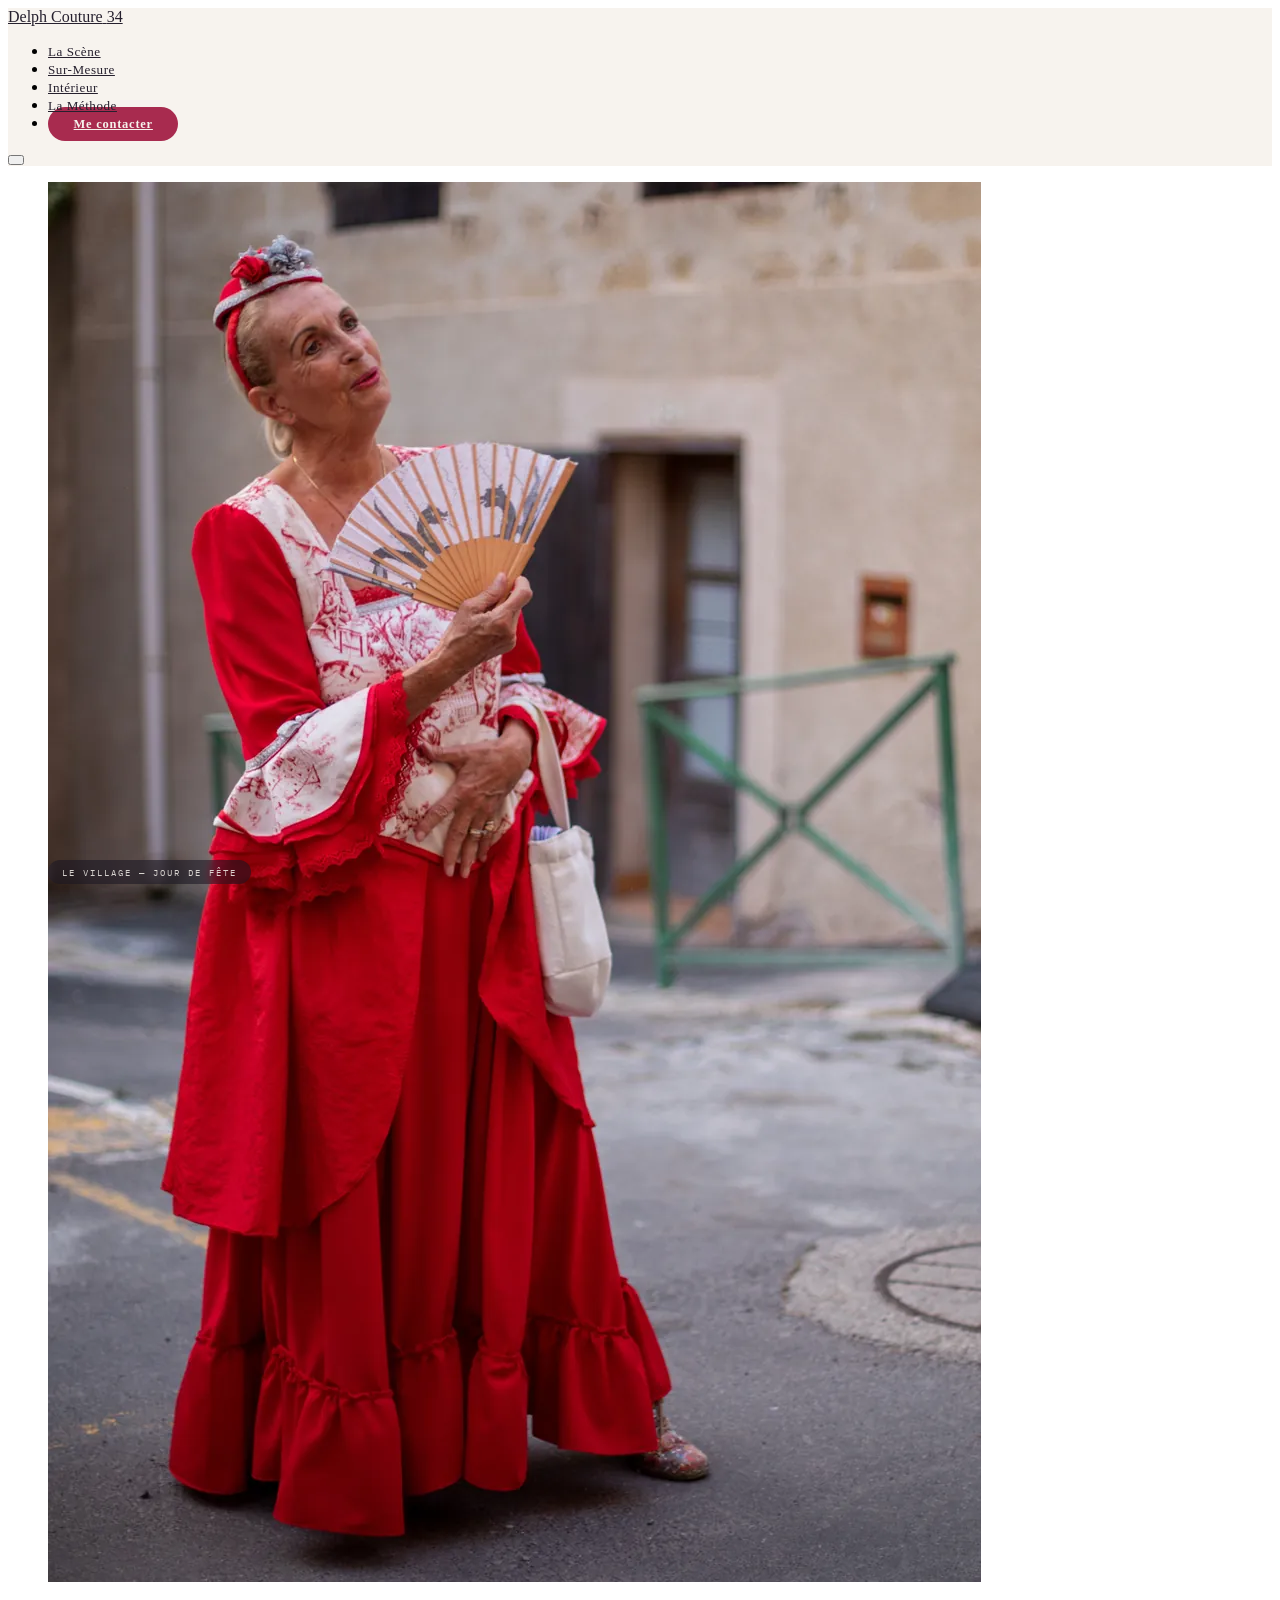
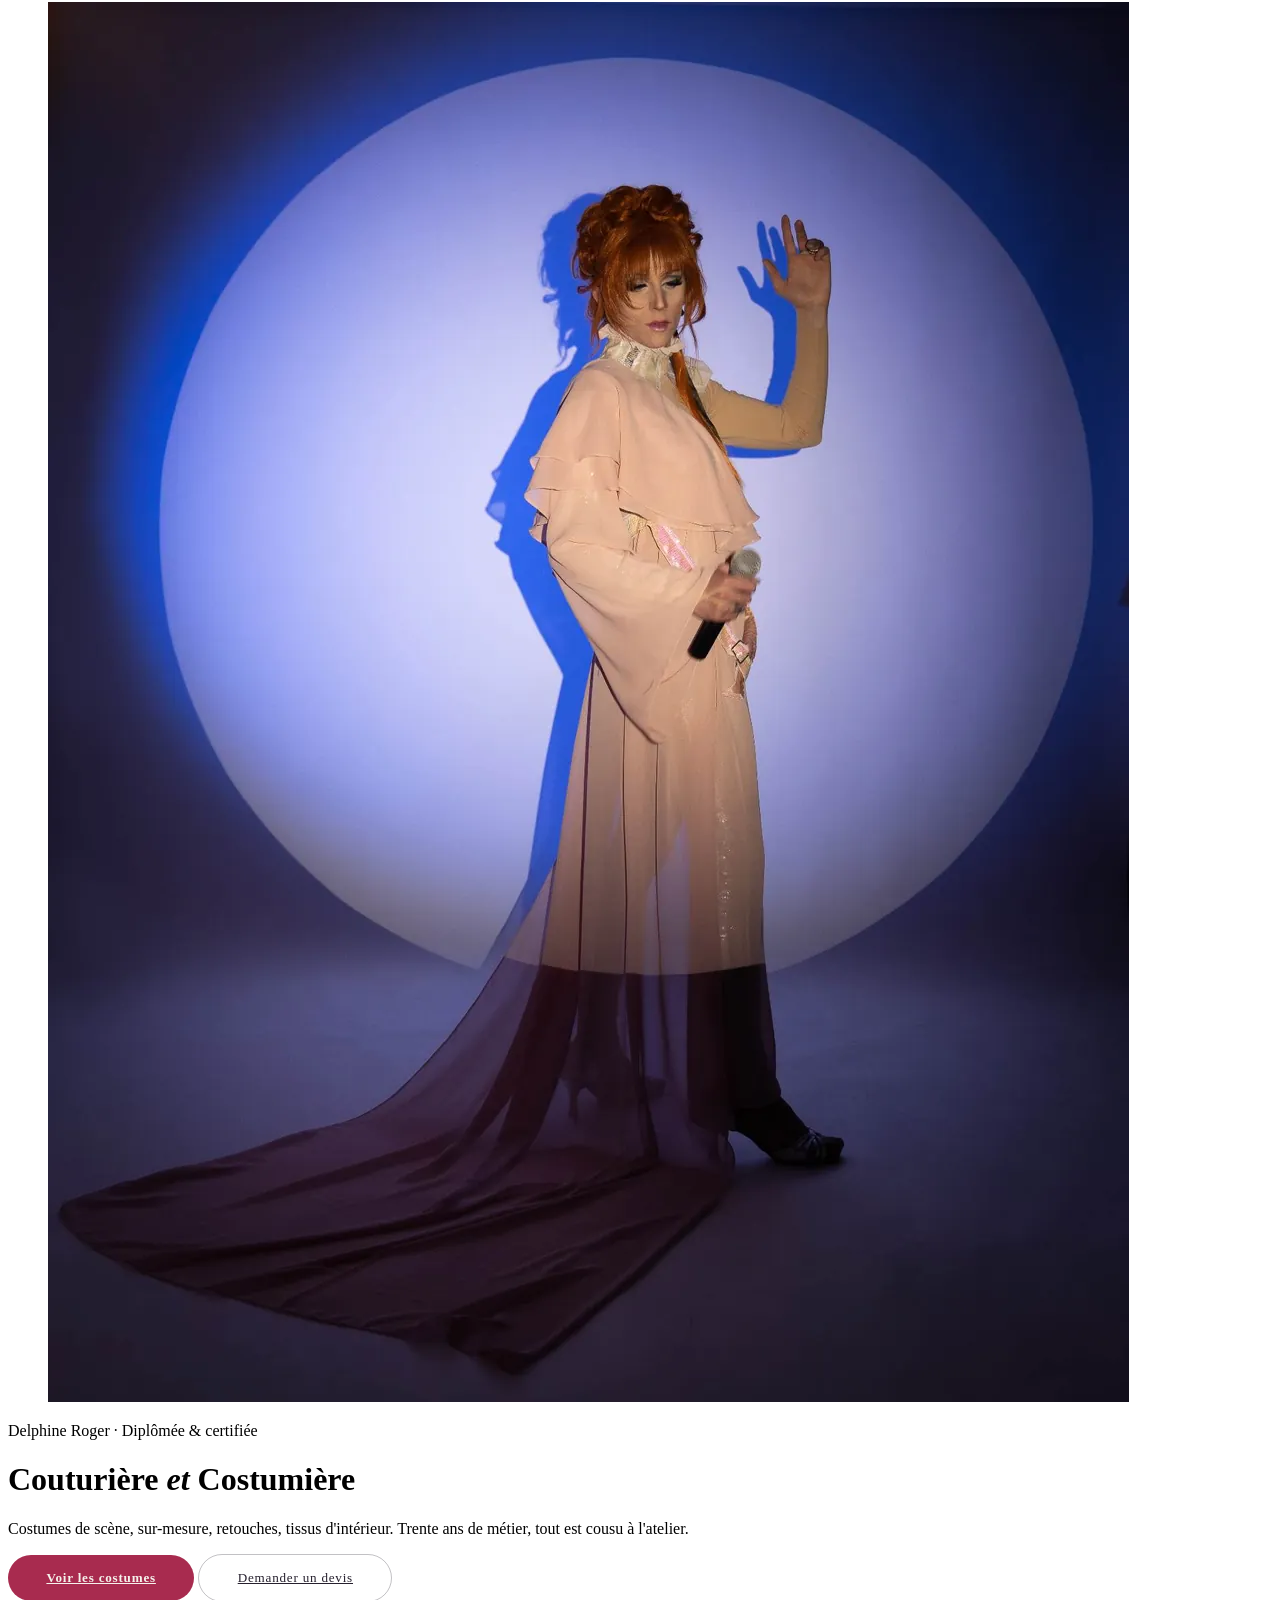
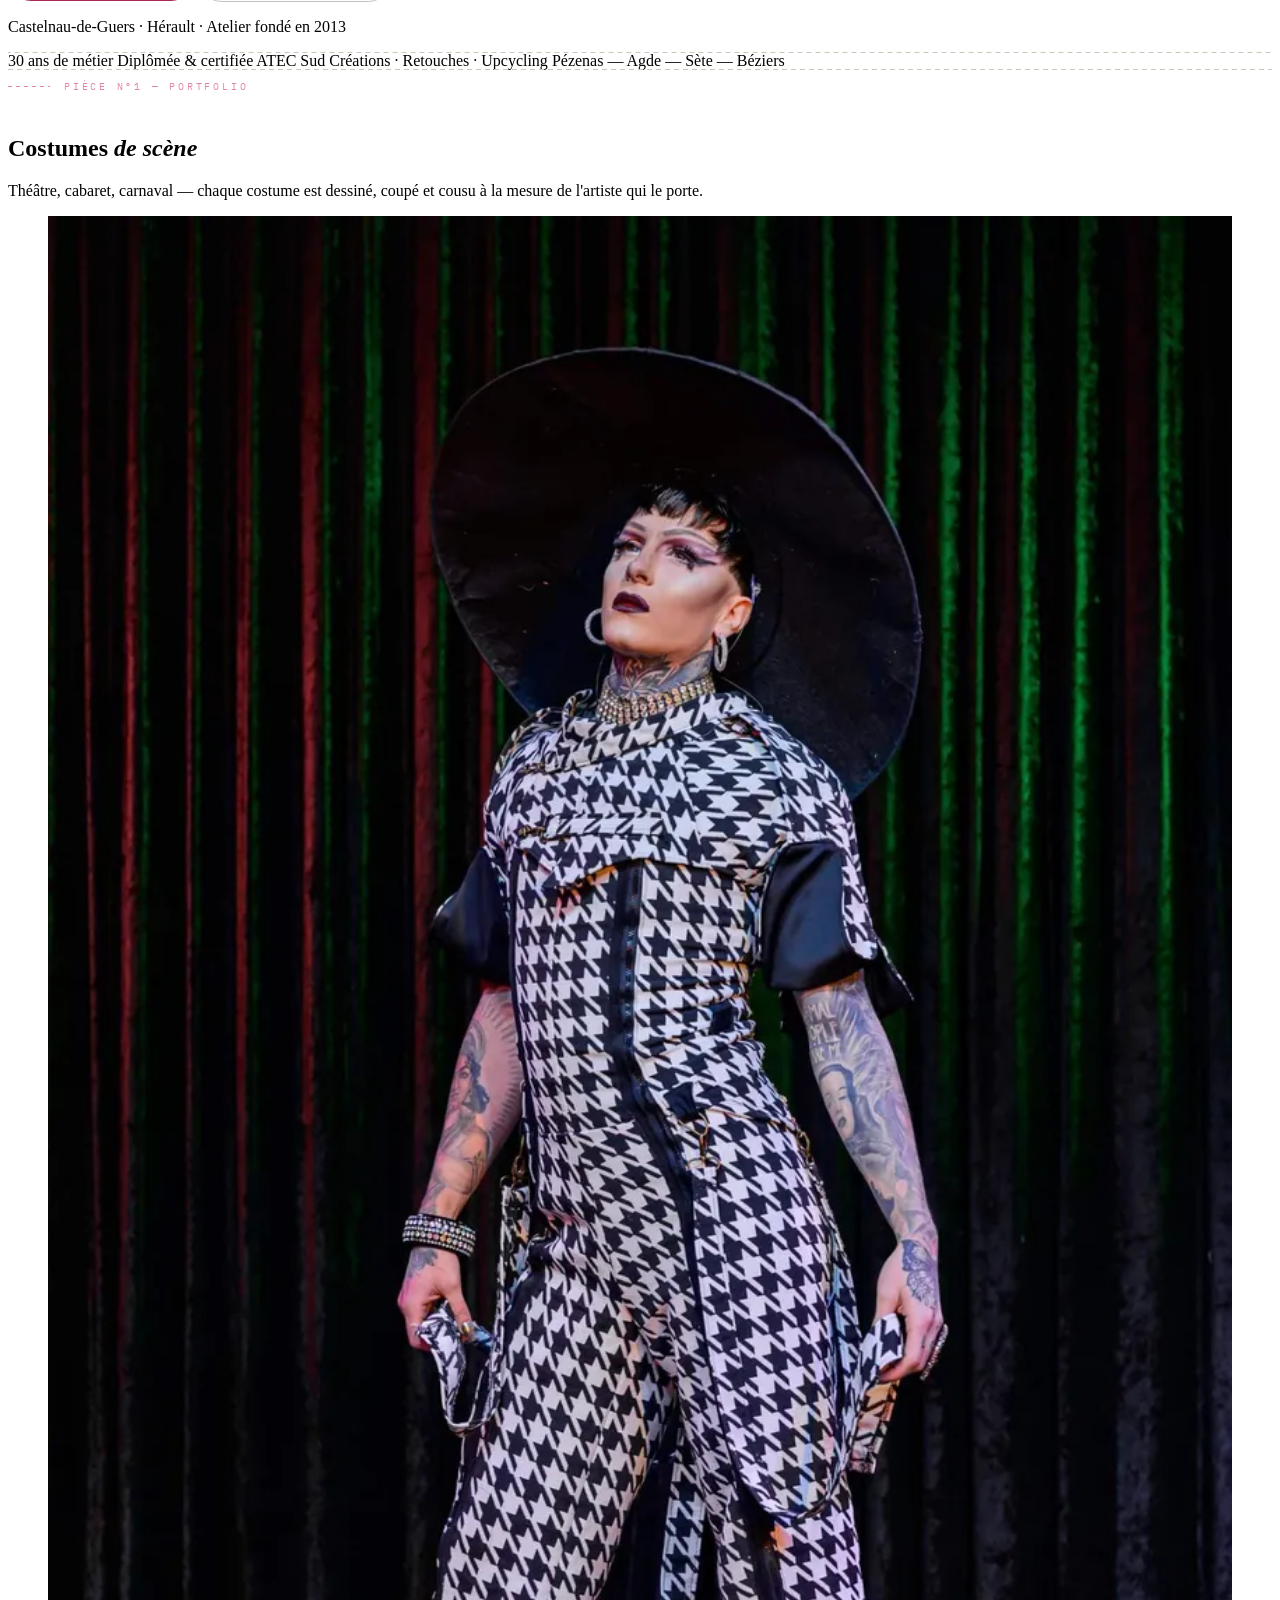
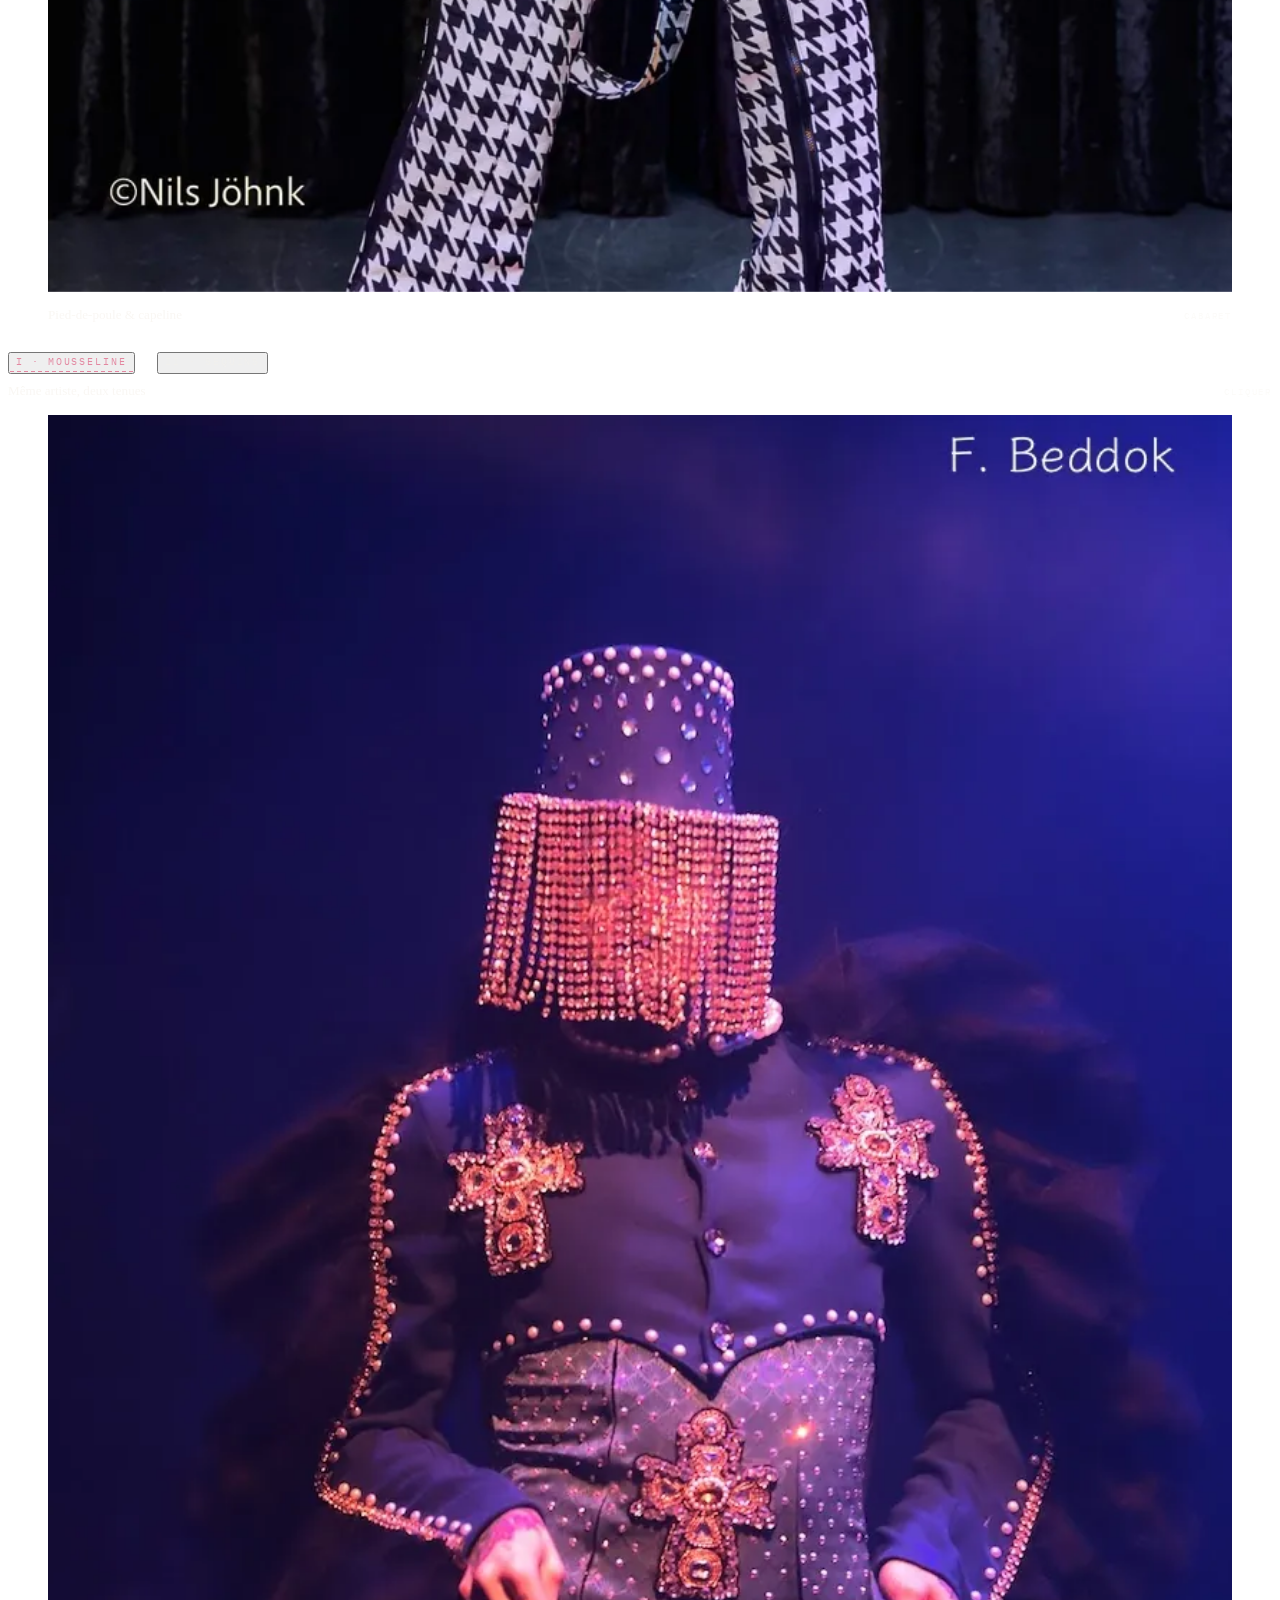
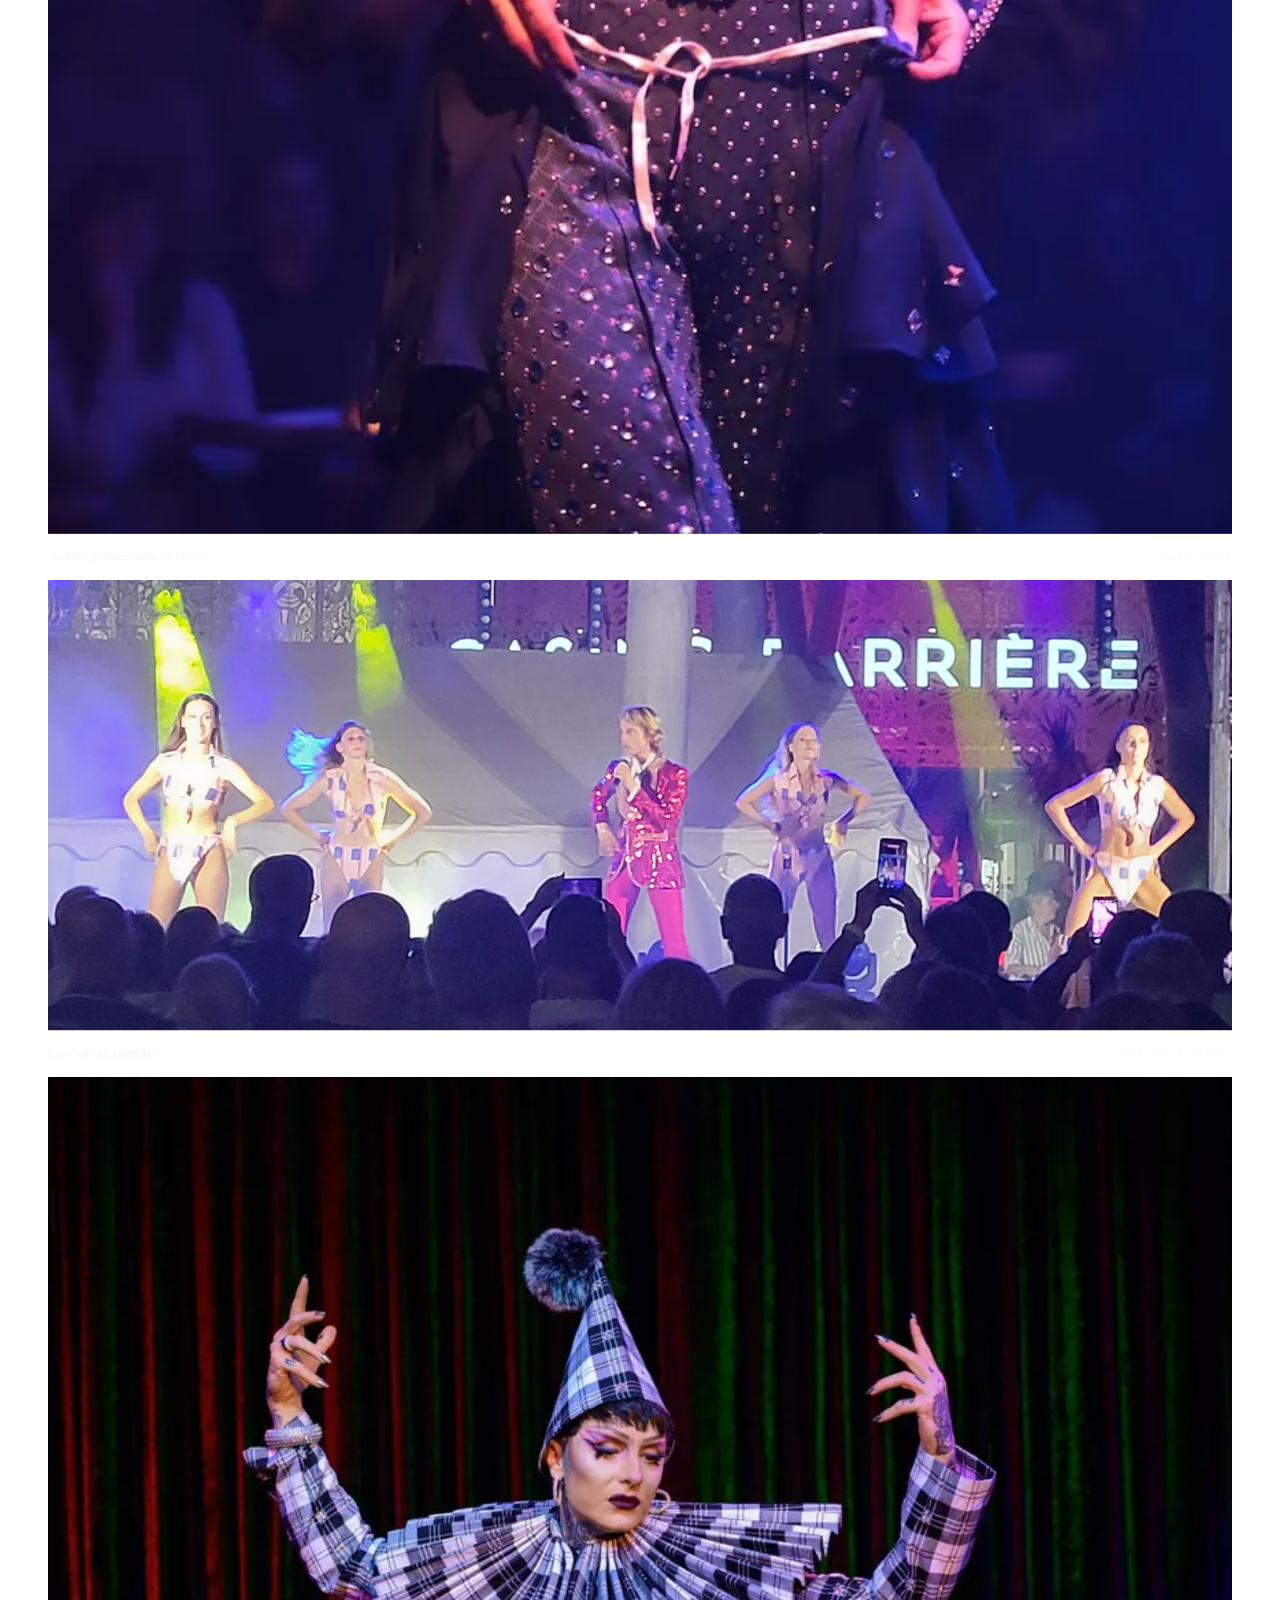
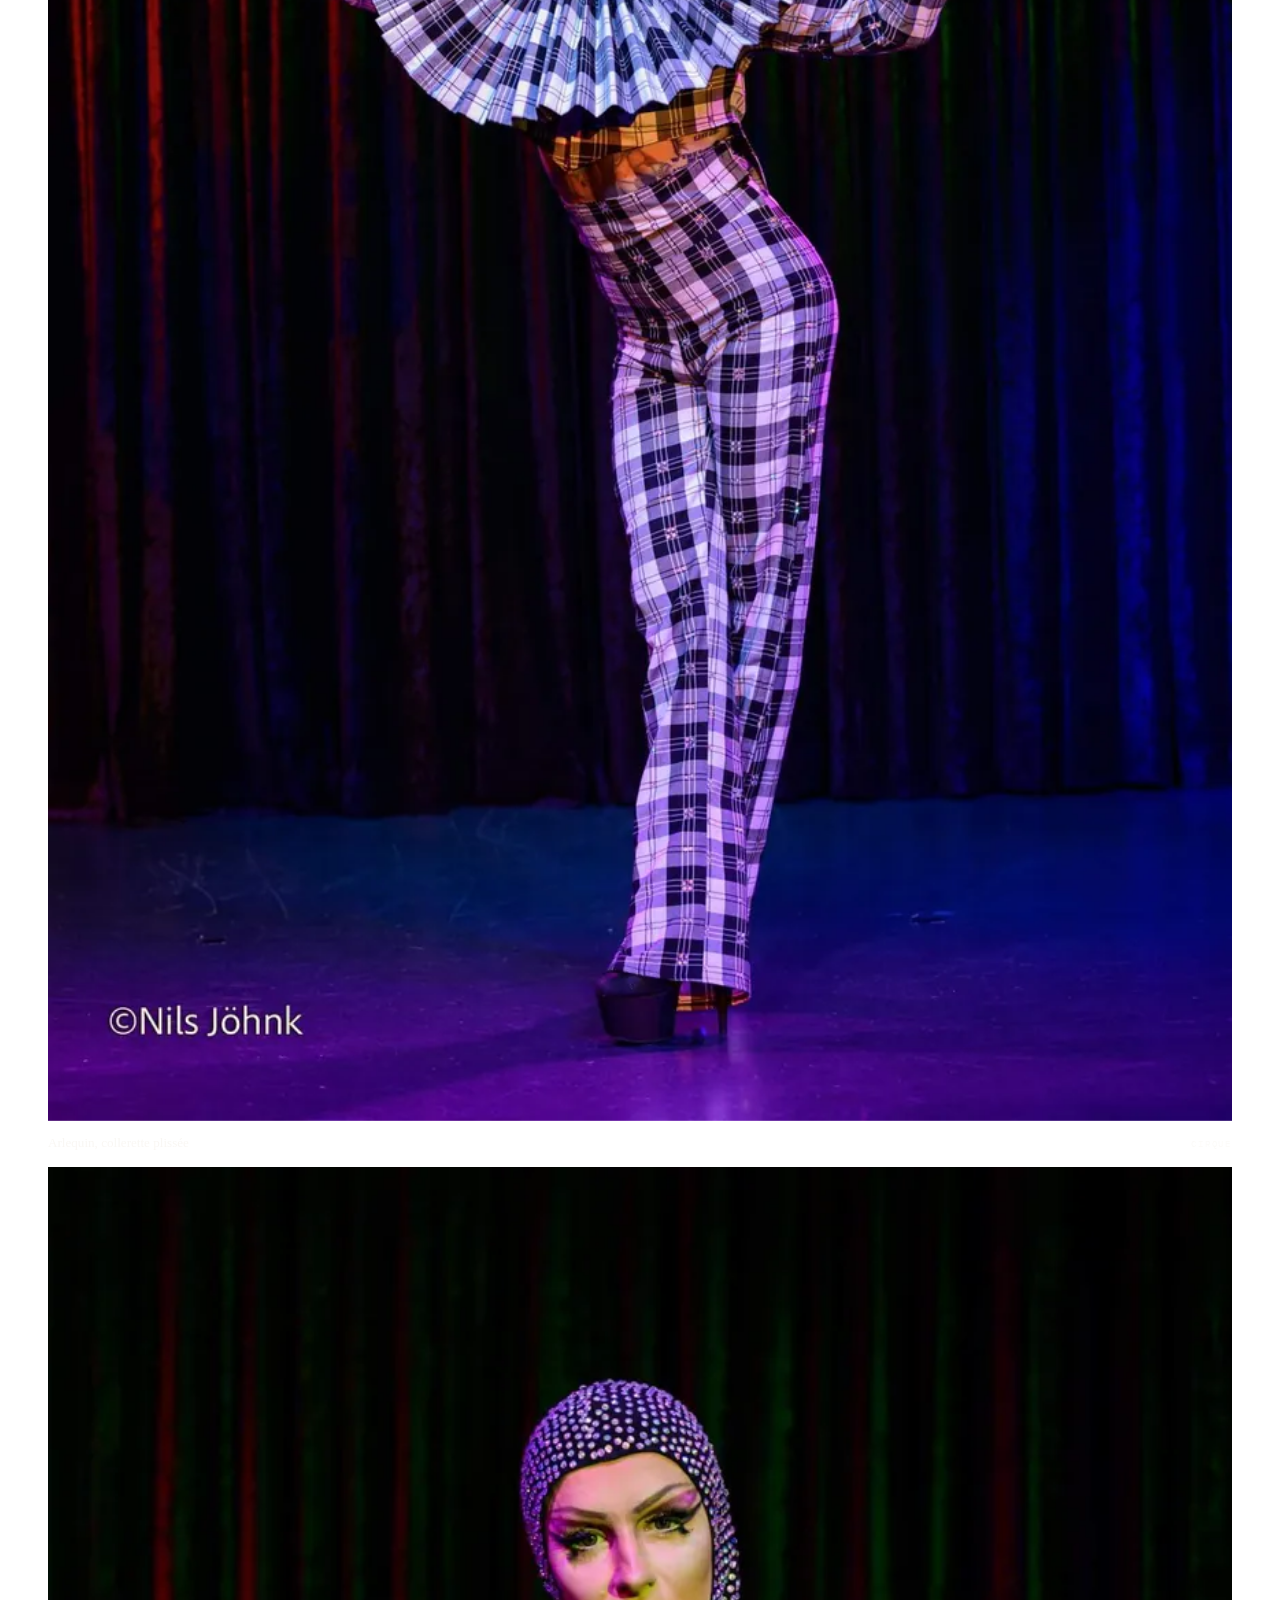
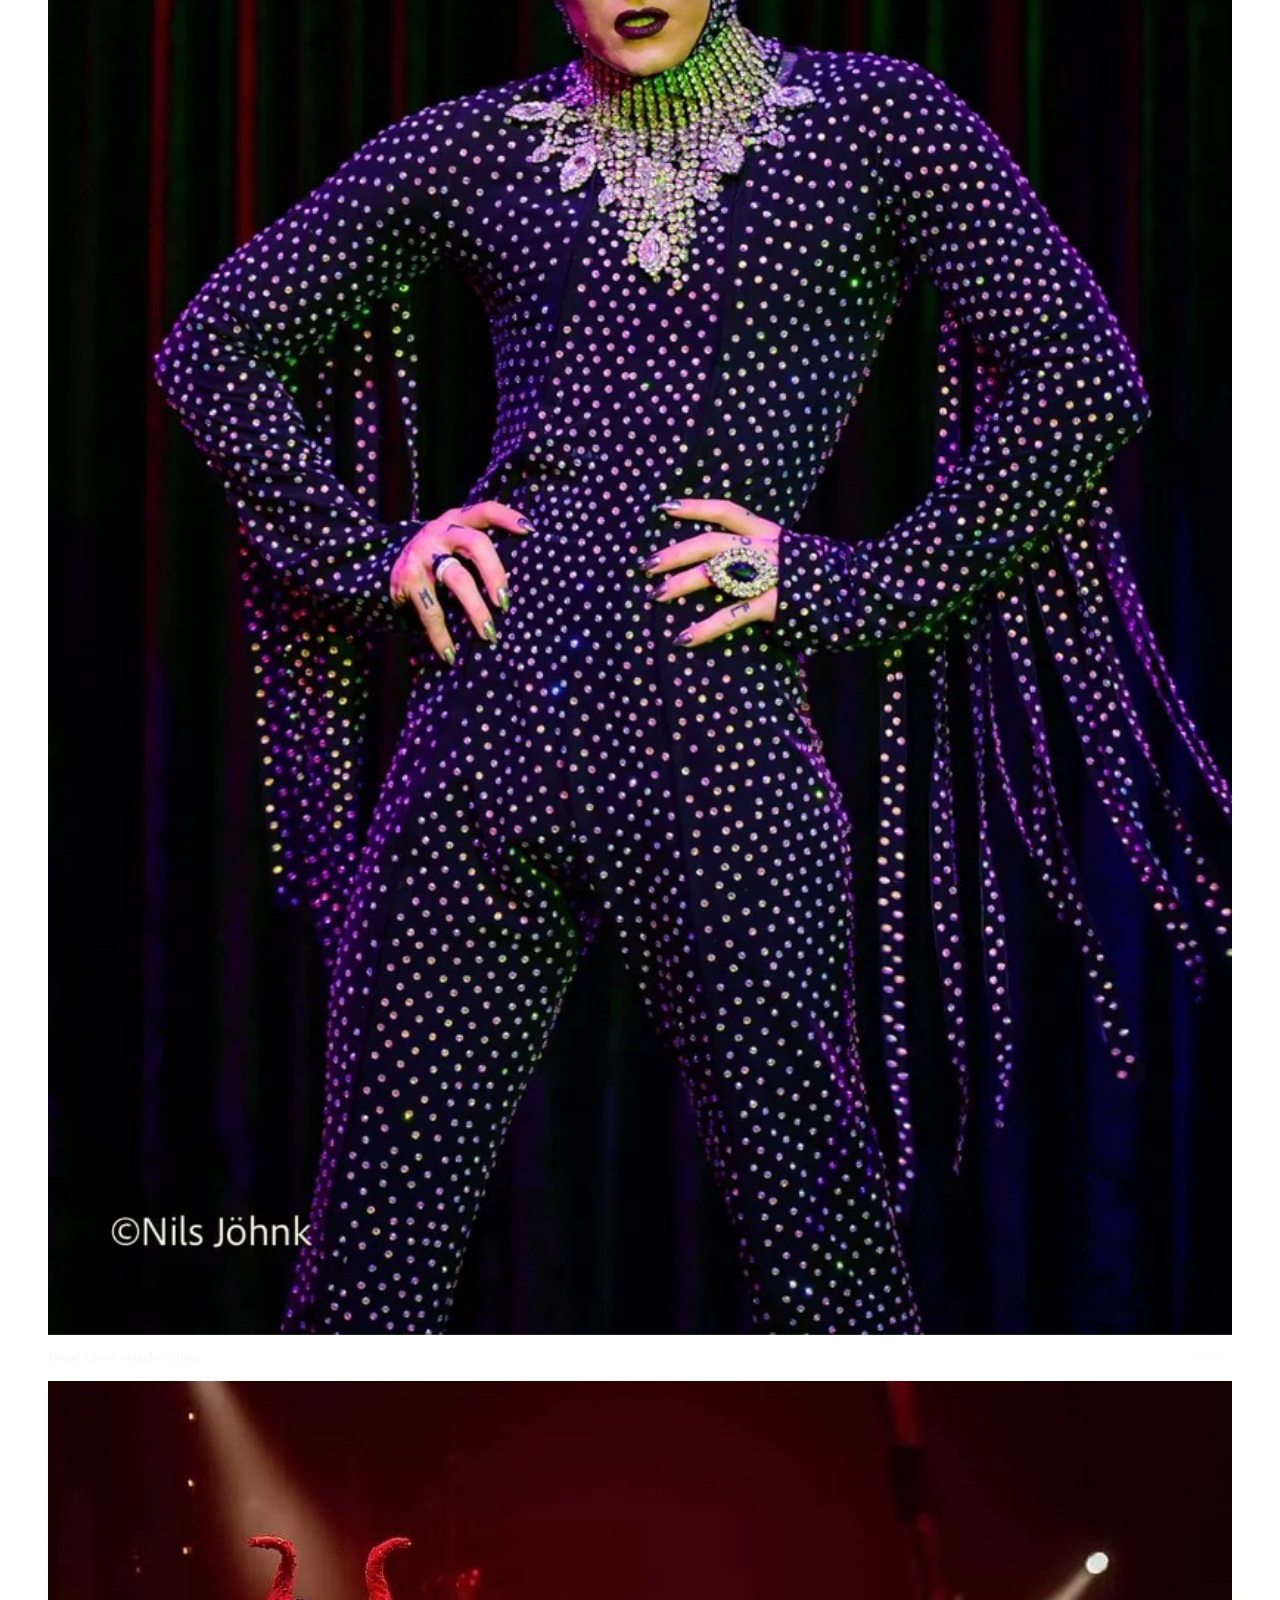
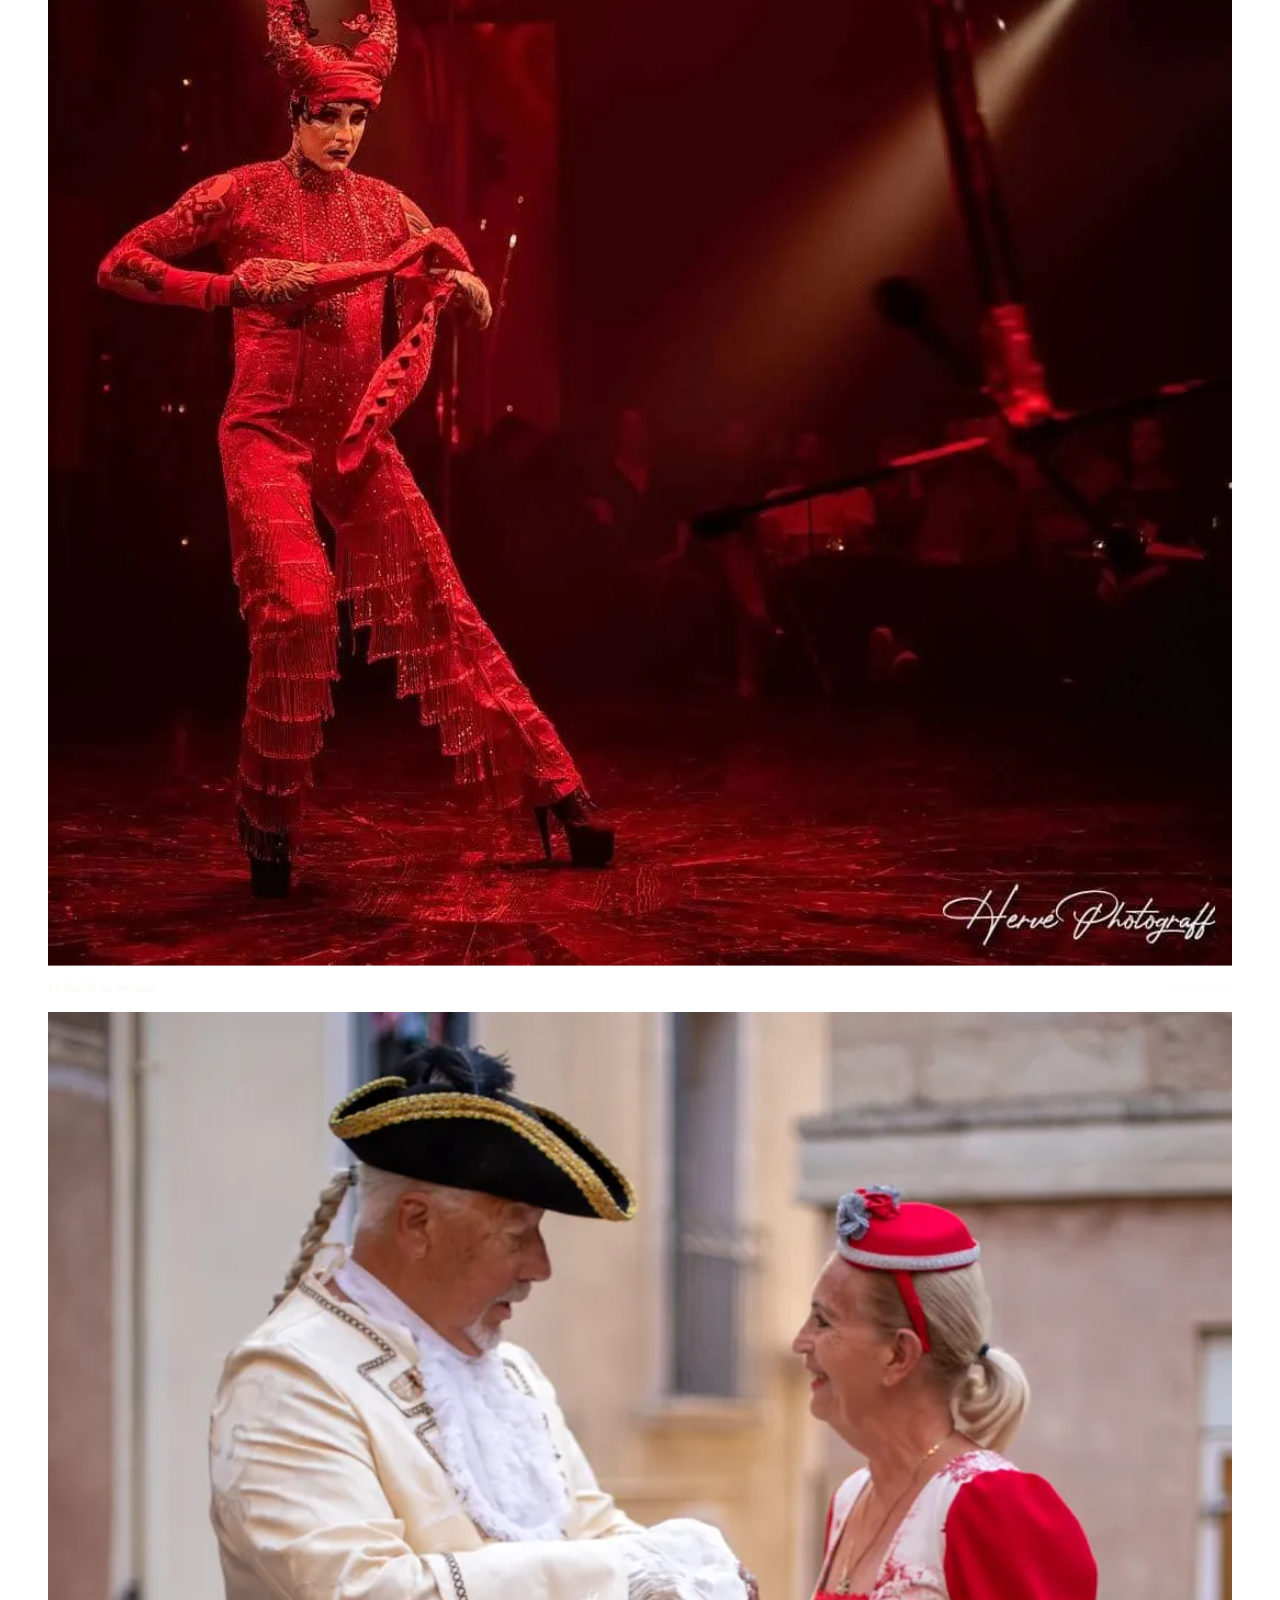
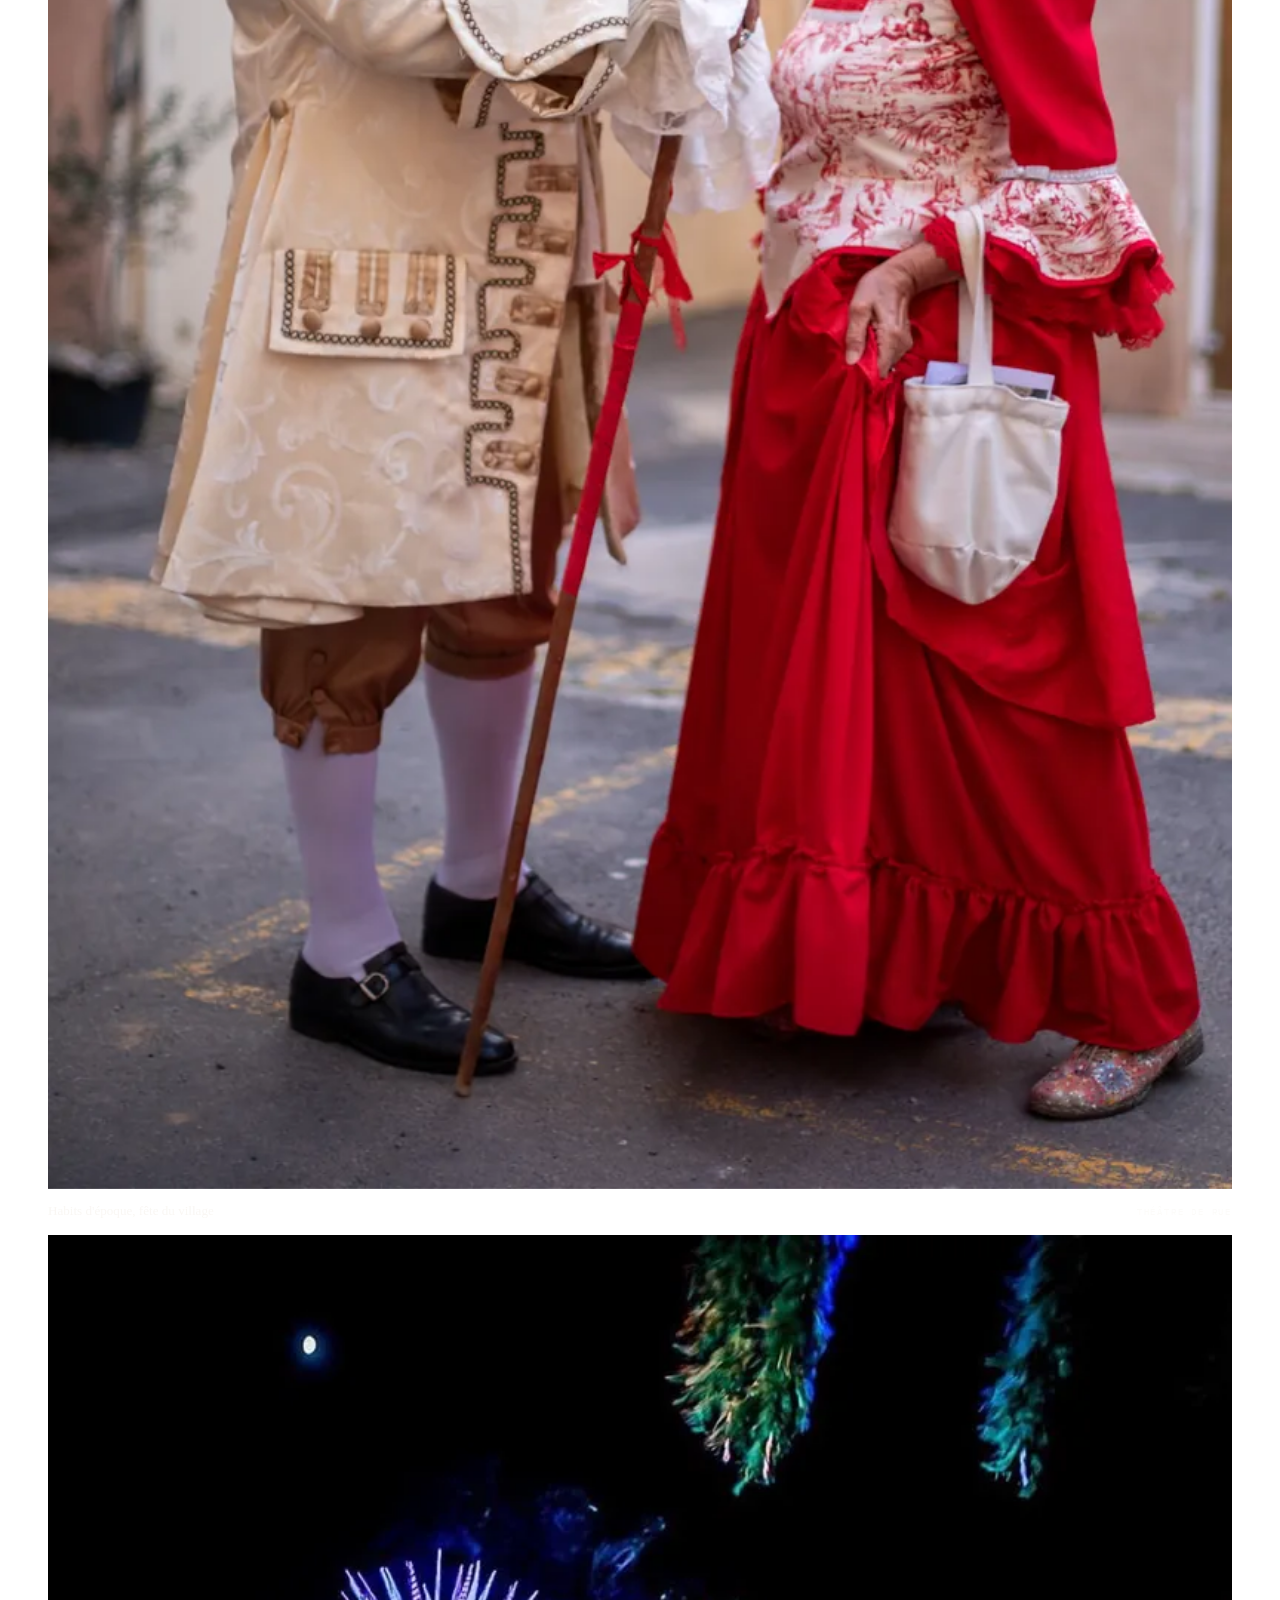
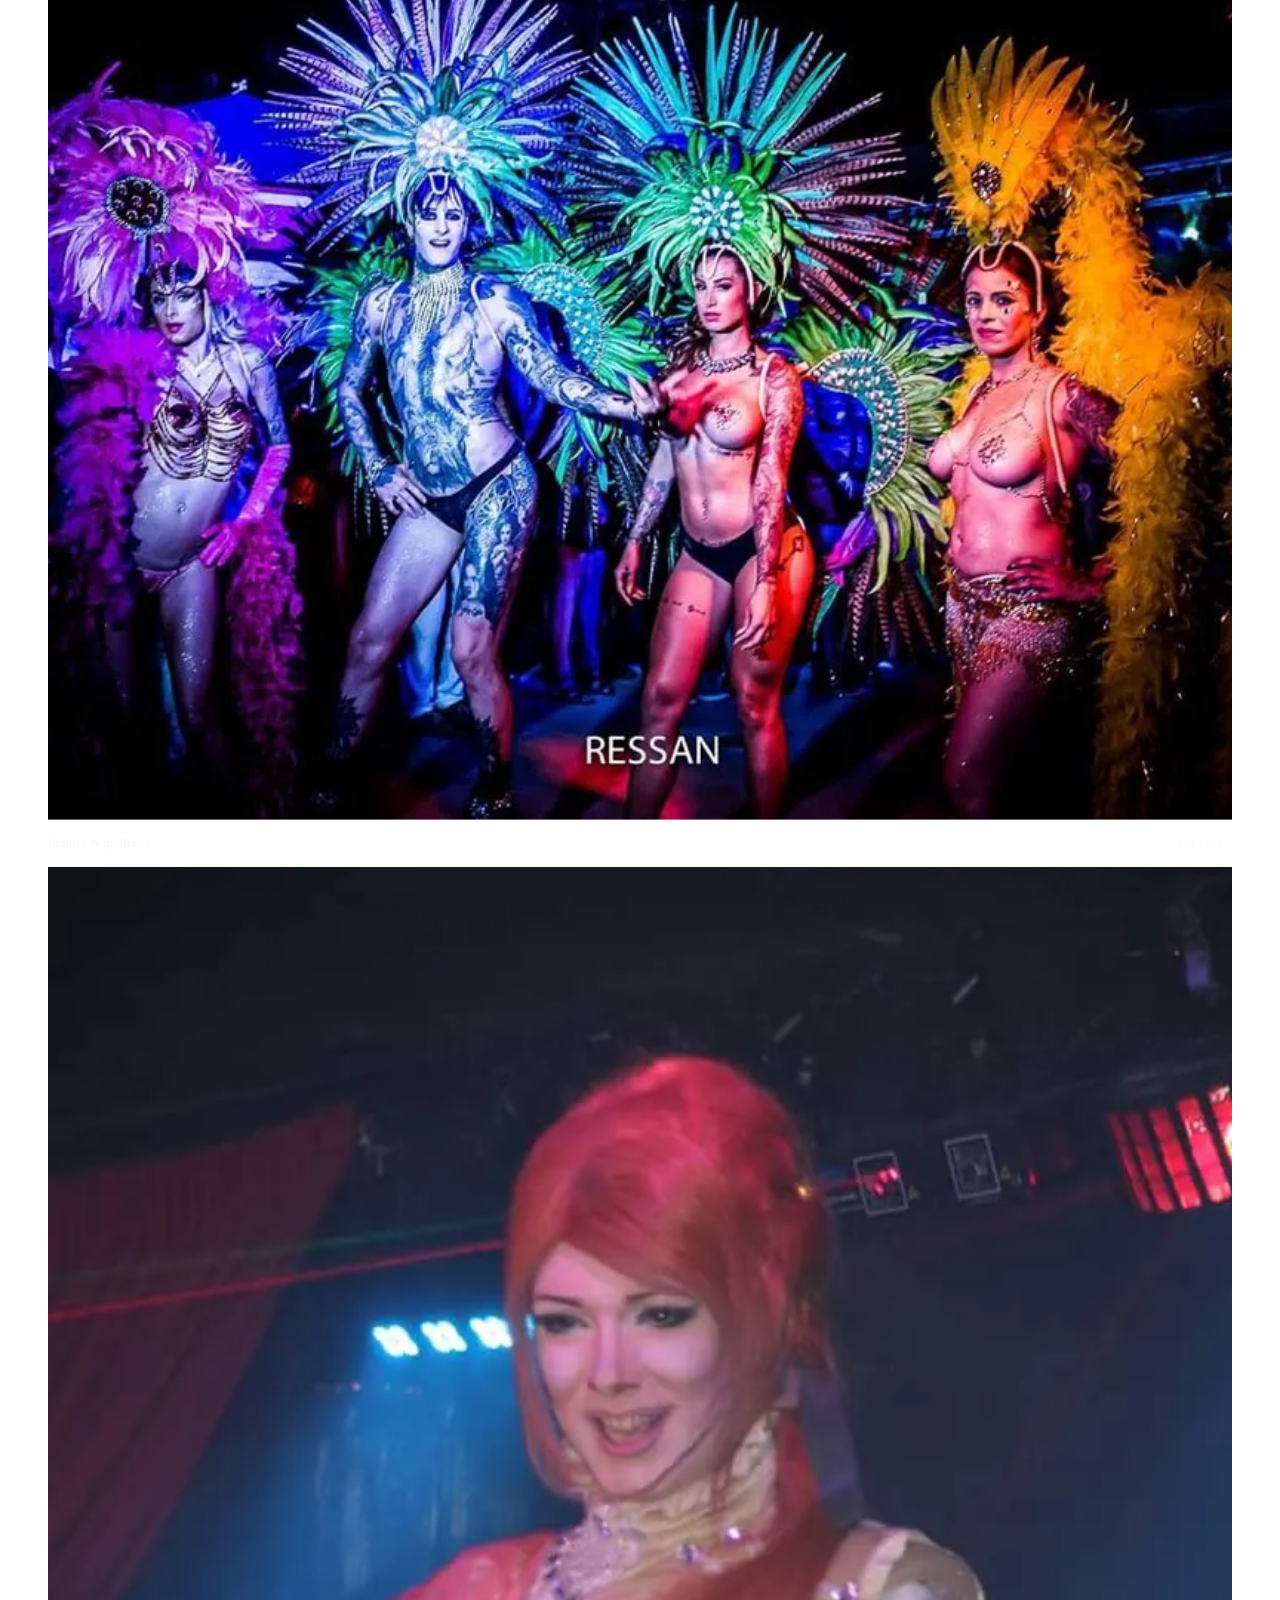
==== commit bc74dfde: "Logo: "34" is the Herault departement, not an atelier number Drop the "N°" prefix from the navbar lo" ====
--- a/index.html
+++ b/index.html
@@ -300,7 +300,7 @@
     <div class="max-w-[1440px] mx-auto px-5 lg:px-12 flex items-center justify-between h-16 lg:h-20">
       <a href="#accueil" class="nav-logo flex items-baseline gap-2.5">
         <span class="font-display text-[1.35rem] lg:text-2xl font-medium tracking-tight">Delph Couture</span>
-        <span class="font-mono text-[0.65rem] tracking-[0.2em] text-rose">N°34</span>
+        <span class="font-mono text-[0.65rem] tracking-[0.2em] text-rose" title="Hérault">34</span>
       </a>
 
       <!-- Desktop Menu -->
@@ -320,21 +320,24 @@
       </button>
     </div>
 
-    <!-- Mobile Menu -->
-    <div id="mobile-menu" class="lg:hidden" aria-hidden="true">
-      <div class="flex flex-col items-start justify-center h-full px-8 gap-2">
-        <span class="font-mono text-[0.6rem] tracking-[0.3em] uppercase text-rose-clair mb-4">Sommaire</span>
-        <a href="#realisations" class="mobile-nav-link">La Scène</a>
-        <a href="#couture" class="mobile-nav-link">Sur-Mesure</a>
-        <a href="#confection" class="mobile-nav-link">Intérieur</a>
-        <a href="#methode" class="mobile-nav-link">La Méthode</a>
-        <a href="#contact" class="mobile-nav-link">Contact</a>
-        <div class="stitch-line w-24 my-6"></div>
-        <a href="tel:+33789575561" class="font-mono text-sm text-calicot/60 hover:text-rose-clair transition-colors">07 89 57 55 61</a>
-        <a href="mailto:roger.delphe1@orange.fr" class="font-mono text-sm text-calicot/60 hover:text-rose-clair transition-colors">roger.delphe1@orange.fr</a>
-      </div>
-    </div>
   </nav>
+
+  <!-- Mobile Menu — must stay a direct child of <body>: #navbar's backdrop-filter
+       makes the navbar the containing block for fixed descendants, which would
+       clip this overlay to the 4rem navbar strip -->
+  <div id="mobile-menu" class="lg:hidden" aria-hidden="true">
+    <nav class="flex flex-col items-start justify-center h-full px-8 gap-2" aria-label="Menu mobile">
+      <span class="font-mono text-[0.6rem] tracking-[0.3em] uppercase text-rose-clair mb-4">Sommaire</span>
+      <a href="#realisations" class="mobile-nav-link">La Scène</a>
+      <a href="#couture" class="mobile-nav-link">Sur-Mesure</a>
+      <a href="#confection" class="mobile-nav-link">Intérieur</a>
+      <a href="#methode" class="mobile-nav-link">La Méthode</a>
+      <a href="#contact" class="mobile-nav-link">Contact</a>
+      <div class="stitch-line w-24 my-6"></div>
+      <a href="tel:+33789575561" class="font-mono text-sm text-calicot/60 hover:text-rose-clair transition-colors">07 89 57 55 61</a>
+      <a href="mailto:roger.delphe1@orange.fr" class="font-mono text-sm text-calicot/60 hover:text-rose-clair transition-colors">roger.delphe1@orange.fr</a>
+    </nav>
+  </div>
 
 
   <!-- ============================================ -->
@@ -625,7 +628,7 @@
         </h2>
       </div>
 
-      <ol class="method-thread grid md:grid-cols-2 lg:grid-cols-4 gap-x-10 gap-y-12 reveal-stagger">
+      <ol class="method-thread grid lg:grid-cols-4 gap-x-10 gap-y-12 reveal-stagger">
         <li class="method-step reveal-child">
           <span class="method-num">01</span>
           <h3 class="font-display text-xl font-normal mt-5 mb-3">Consultation</h3>
@@ -760,7 +763,7 @@
     <div class="max-w-[1440px] mx-auto px-5 lg:px-12 py-12 flex flex-col lg:flex-row items-center justify-between gap-6">
       <a href="#accueil" class="flex items-baseline gap-2.5">
         <span class="font-display text-lg text-calicot/70">Delph Couture</span>
-        <span class="font-mono text-[0.6rem] tracking-[0.2em] text-rose-clair/70">N°34</span>
+        <span class="font-mono text-[0.6rem] tracking-[0.2em] text-rose-clair/70">34 · Hérault</span>
       </a>
 
       <div class="flex flex-wrap justify-center gap-x-8 gap-y-2 font-mono text-[0.6rem] tracking-[0.18em] uppercase">
--- a/css/style.css
+++ b/css/style.css
@@ -102,12 +102,26 @@
   background: rgba(246, 242, 236, 0.86);
   -webkit-backdrop-filter: blur(14px);
   backdrop-filter: blur(14px);
-  transition: box-shadow 0.45s var(--ease-out);
+  transition: background-color 0.45s var(--ease-out), box-shadow 0.45s var(--ease-out);
 }
 
 #navbar.scrolled {
   box-shadow: 0 1px 0 rgba(38, 32, 46, 0.07);
 }
+
+/* Night mode — while the navbar floats over a dark section it crosses over
+   too, instead of sitting as a grey band on the encre background */
+#navbar.over-dark { background: rgba(25, 21, 33, 0.8); }
+#navbar.over-dark.scrolled { box-shadow: 0 1px 0 rgba(246, 242, 236, 0.08); }
+#navbar.over-dark .nav-logo { color: var(--calicot); }
+#navbar.over-dark .nav-logo .text-rose { color: var(--rose-clair); }
+#navbar.over-dark .nav-link { color: rgba(246, 242, 236, 0.78); }
+#navbar.over-dark .nav-link:hover,
+#navbar.over-dark .nav-link.active { color: var(--rose-clair); }
+#navbar.over-dark .nav-link::after {
+  background-image: linear-gradient(90deg, var(--rose-clair) 55%, transparent 55%);
+}
+#navbar.over-dark .hamburger-line { background: var(--calicot); }
 
 .nav-logo {
   color: var(--ink);
@@ -188,17 +202,38 @@
   opacity: 1;
   pointer-events: auto;
 }
+
+/* While the menu is open, the navbar (z-50, above the overlay) drops its light
+   backdrop so only the logo and the close (✕) button float on the dark menu */
+body.menu-open #navbar {
+  background: transparent;
+  -webkit-backdrop-filter: none;
+  backdrop-filter: none;
+  box-shadow: none;
+}
+body.menu-open .nav-logo { color: var(--calicot); }
+body.menu-open #navbar .text-rose { color: var(--rose-clair); }
+
 .mobile-nav-link {
   font-family: "Fraunces", Georgia, serif;
   font-size: 2rem;
   font-weight: 300;
   color: var(--calicot);
   padding: 0.35rem 0;
-  transition: color 0.3s, transform 0.3s var(--ease-out);
-}
+  opacity: 0;
+  transform: translateY(14px);
+  transition: color 0.3s, opacity 0.35s var(--ease-out), transform 0.35s var(--ease-out);
+}
+#mobile-menu.open .mobile-nav-link {
+  opacity: 1;
+  transform: none;
+}
+#mobile-menu.open .mobile-nav-link:nth-of-type(2) { transition-delay: 0.05s; }
+#mobile-menu.open .mobile-nav-link:nth-of-type(3) { transition-delay: 0.1s; }
+#mobile-menu.open .mobile-nav-link:nth-of-type(4) { transition-delay: 0.15s; }
+#mobile-menu.open .mobile-nav-link:nth-of-type(5) { transition-delay: 0.2s; }
 .mobile-nav-link:hover {
   color: var(--rose-clair);
-  transform: translateX(6px);
 }
 
 /* ----------------------------------------------------------------
@@ -634,8 +669,29 @@
 @media (min-width: 1024px) {
   .method-step:last-child::before { right: 0; }
 }
+
+/* Below lg the steps stack in one column: the thread becomes a single
+   continuous vertical stitch running down through the nodes */
 @media (max-width: 1023px) {
-  .method-step::before { right: 0; }
+  .method-step {
+    padding-top: 0;
+    padding-left: 2.1rem;
+  }
+  .method-step::before {
+    top: 4px;
+    bottom: -3rem; /* bridge the 3rem row gap to the next node */
+    left: 4px;
+    right: auto;
+    width: 1px;
+    height: auto;
+    background-image: linear-gradient(180deg, var(--fil) 55%, transparent 55%);
+    background-size: 1px 9px;
+  }
+  .method-step:last-child::before { display: none; } /* le dernier point */
+  .method-step::after {
+    top: 4px;
+    left: 0;
+  }
 }
 
 .method-num {
@@ -799,4 +855,9 @@
   }
   .gallery-frame img { transition: none; }
   .ba-slider.hint .ba-grip { animation: none; }
-}
+  .mobile-nav-link {
+    opacity: 1;
+    transform: none;
+    transition: none;
+  }
+}
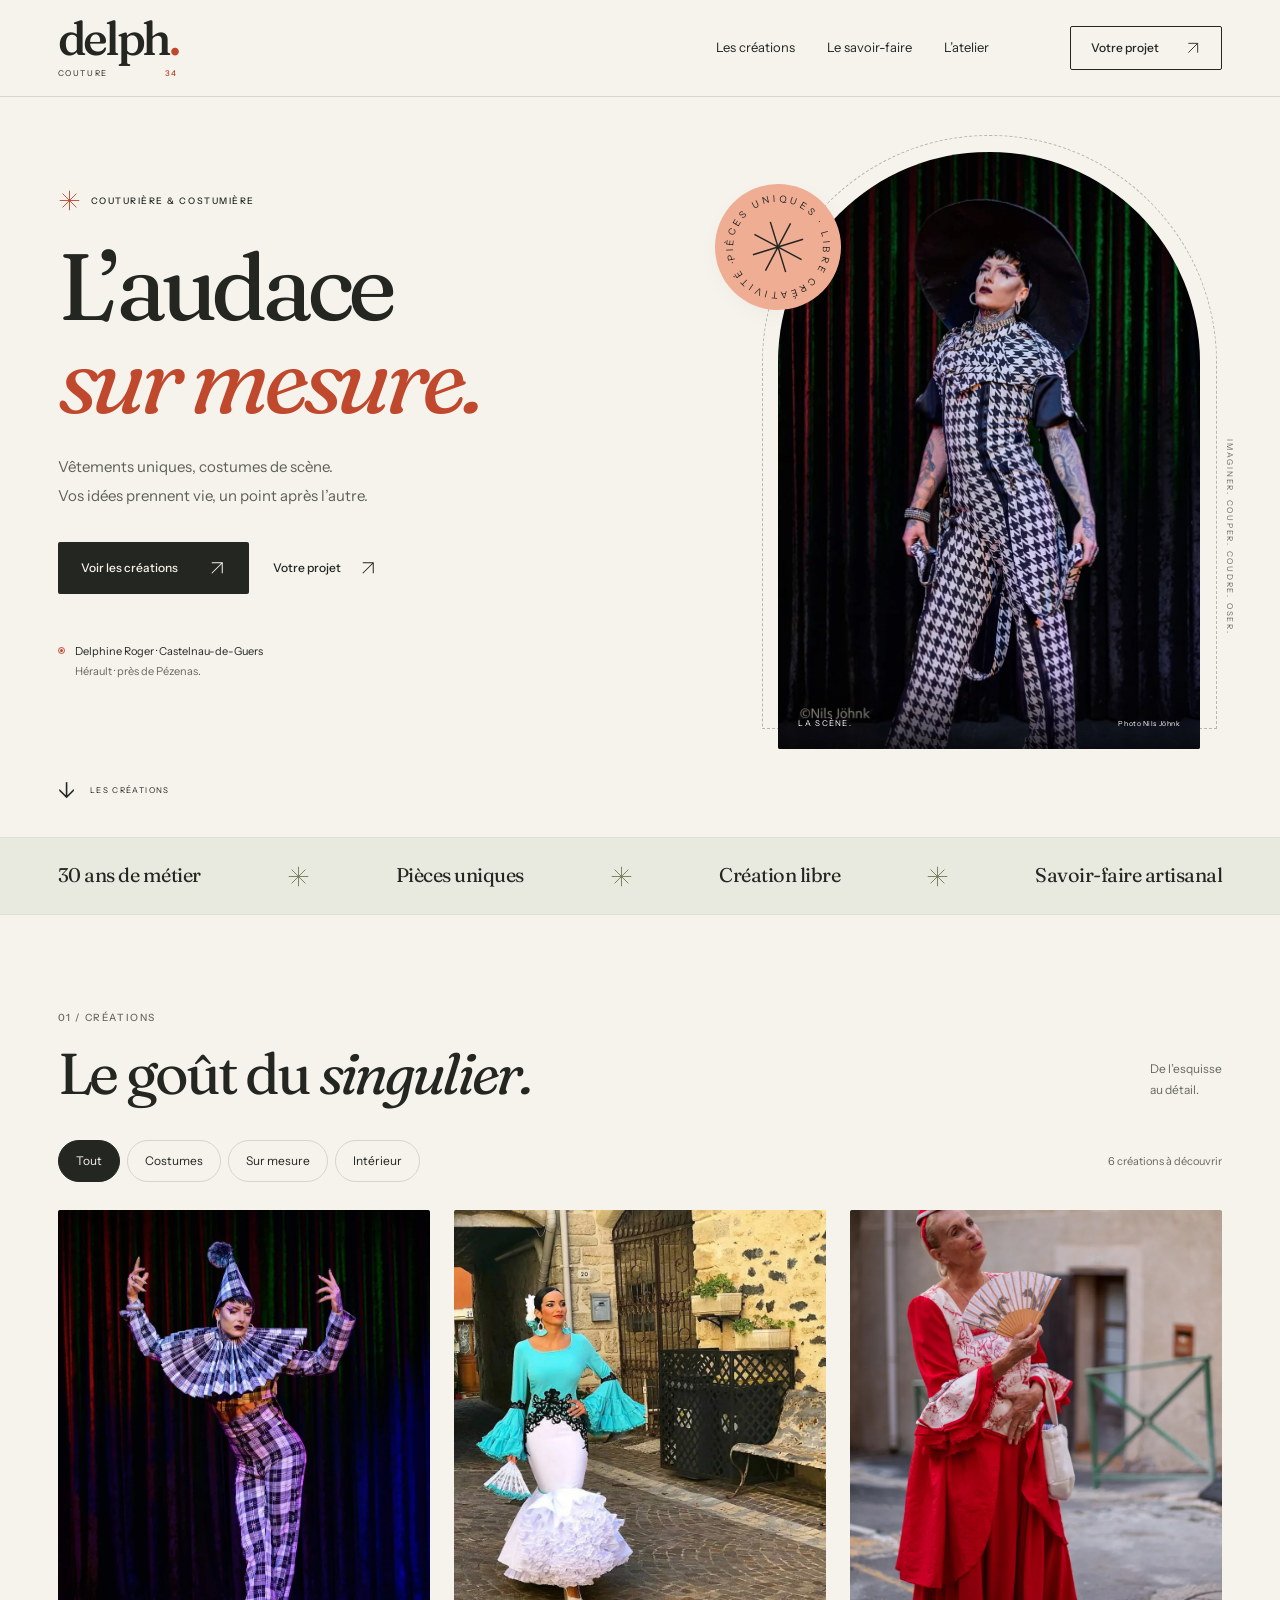
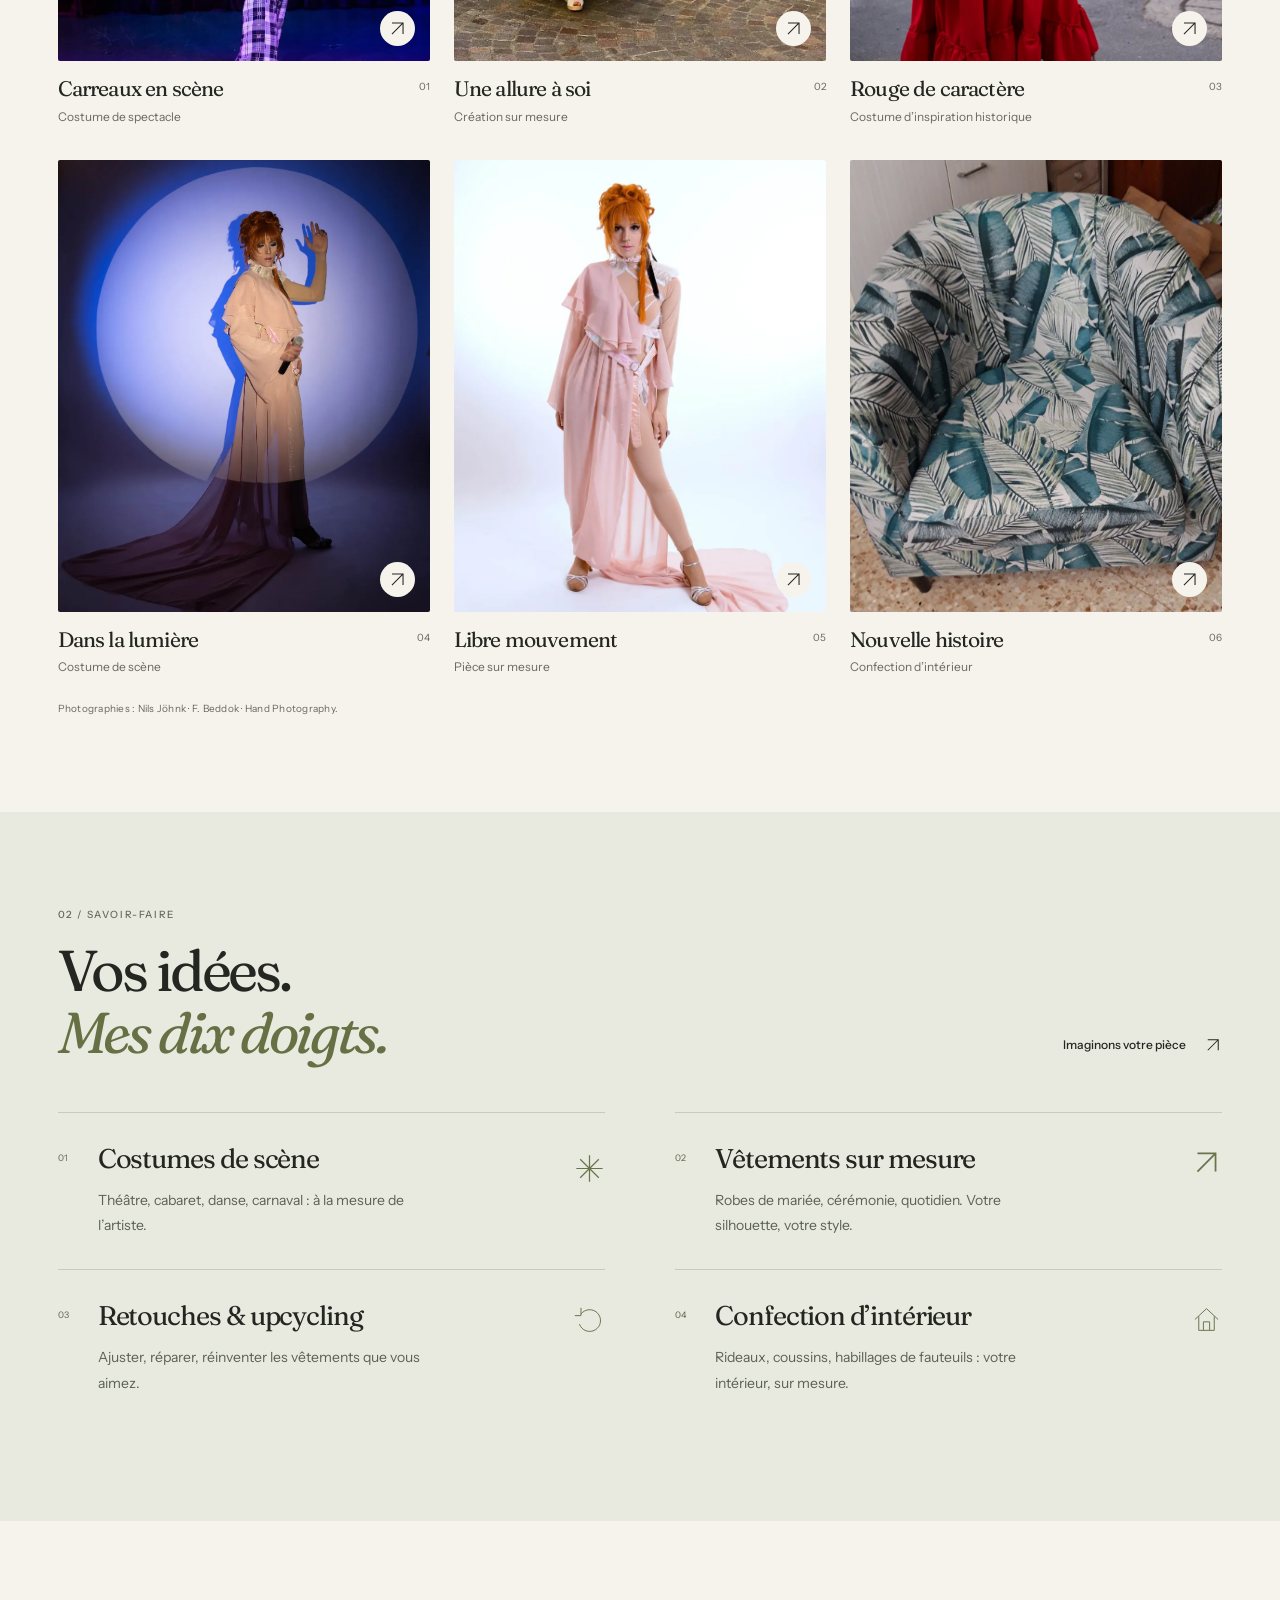
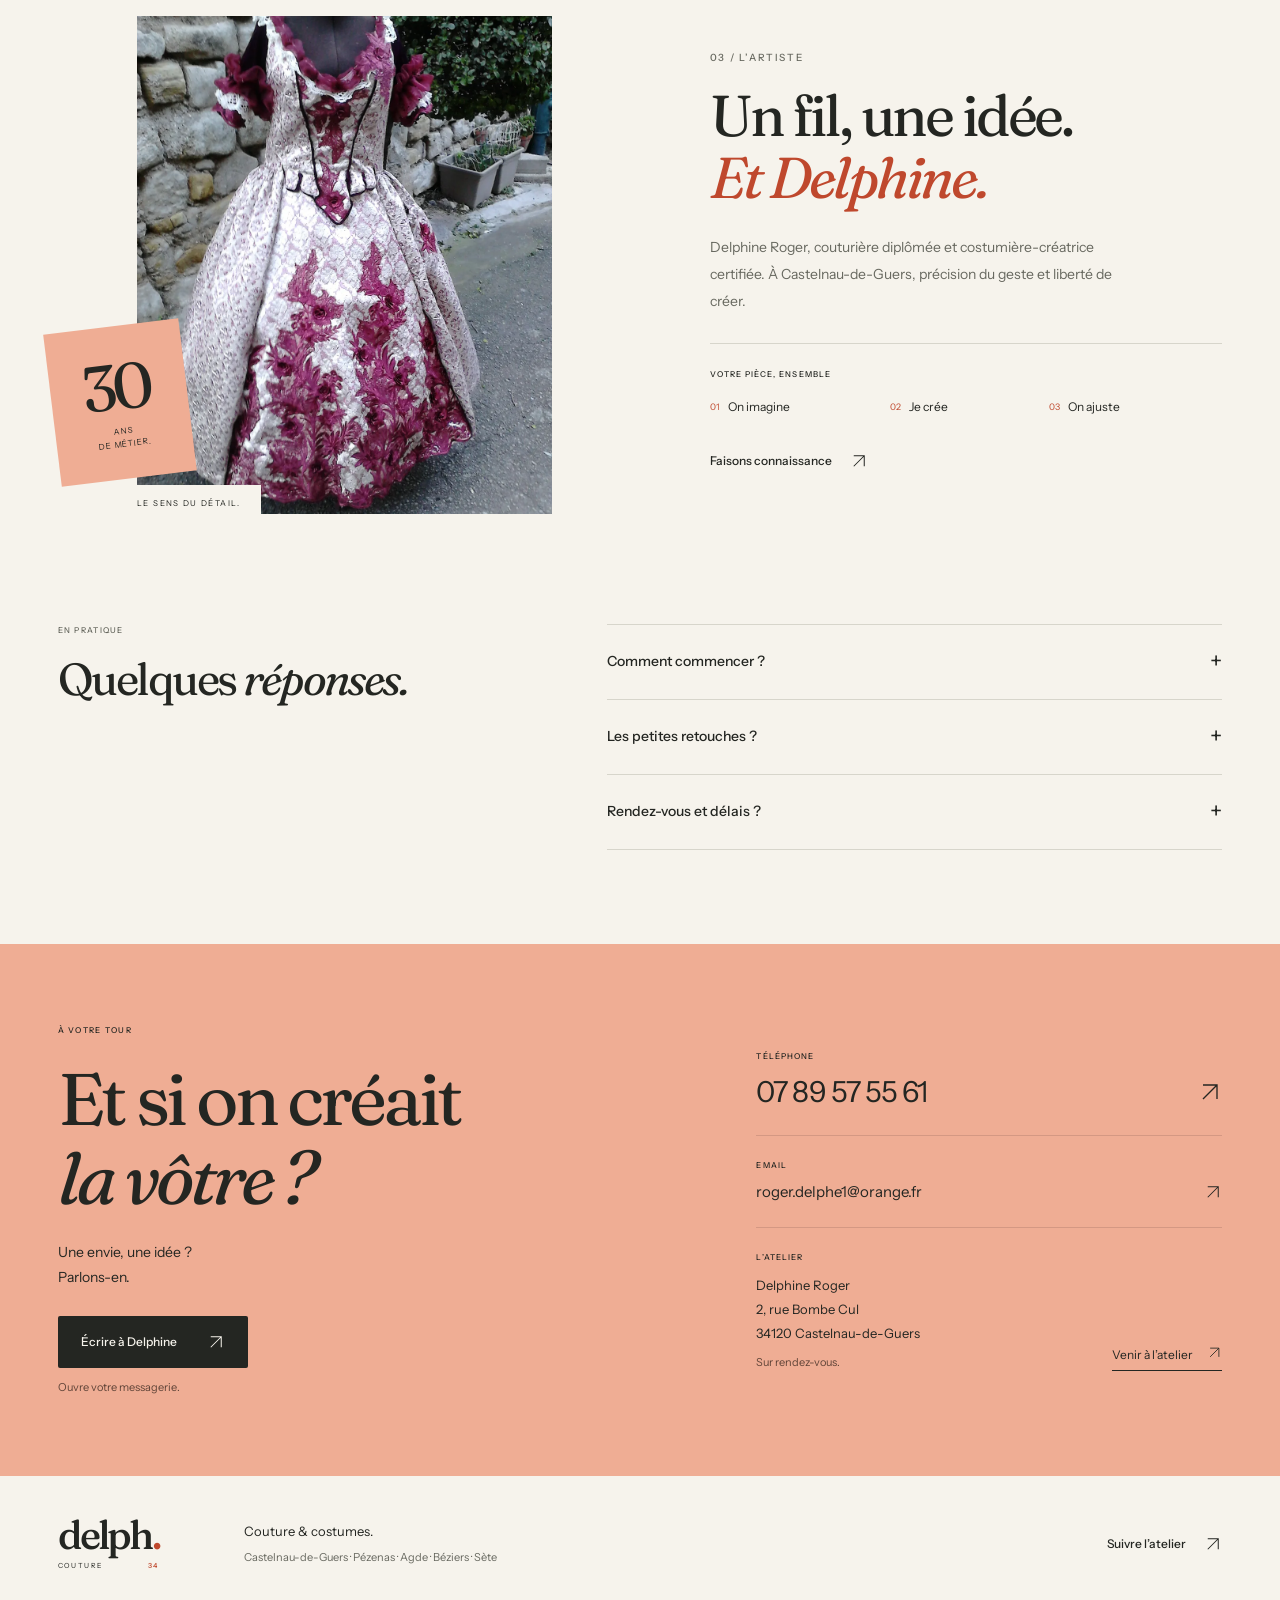
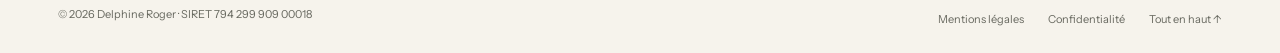
==== commit 4f72bd88: "Redesign the atelier landing page with an editorial identity and accurate search metadata" ====
--- a/index.html
+++ b/index.html
@@ -1,812 +1,878 @@
-<!DOCTYPE html>
+<!doctype html>
 <html lang="fr">
-<head>
-  <meta charset="UTF-8">
-  <meta name="viewport" content="width=device-width, initial-scale=1.0">
-  <title>Delph Couture 34 — Couturière & Costumière sur-mesure à Castelnau-de-Guers (Hérault)</title>
-  <meta name="description" content="Delphine Roger, couturière diplômée et costumière-créatrice certifiée à Castelnau-de-Guers (34). 30 ans d'expertise artisanale : couture sur-mesure, costumes de scène, robes de mariée, retouches, upcycling, confection d'intérieur. Hérault, Pézenas, Agde, Béziers, Sète, Occitanie.">
-  <meta name="keywords" content="couturière sur mesure Castelnau-de-Guers, couturière Hérault, costumière Hérault, costume de scène sur mesure, retouches vêtements Pézenas, couture sur-mesure Agde, atelier couture Béziers, robe de mariée sur mesure Hérault, costume théâtre carnaval, upcycling vêtements Occitanie, confection intérieur rideaux coussins sur mesure, Delph Couture 34, Delphine Roger couturière">
-  <meta name="author" content="Delphine Roger">
-  <meta name="robots" content="index, follow">
-  <link rel="canonical" href="https://www.delphcouture34.com/">
-
-  <!-- Geo Targeting -->
-  <meta name="geo.region" content="FR-34">
-  <meta name="geo.placename" content="Castelnau-de-Guers">
-  <meta name="geo.position" content="43.449;3.4923">
-  <meta name="ICBM" content="43.449, 3.4923">
-
-  <!-- Favicon -->
-  <link rel="icon" type="image/x-icon" href="favicon.ico">
-  <link rel="shortcut icon" type="image/x-icon" href="favicon.ico">
-  <link rel="apple-touch-icon" href="favicon.ico">
-
-  <!-- Open Graph -->
-  <meta property="og:title" content="Delph Couture 34 — Couturière & Costumière sur-mesure à Castelnau-de-Guers">
-  <meta property="og:description" content="Delphine Roger — 30 ans de savoir-faire artisanal à Castelnau-de-Guers (Hérault). Couture sur-mesure, costumes de scène, robes de mariée, retouches, upcycling et confection d'intérieur.">
-  <meta property="og:type" content="website">
-  <meta property="og:locale" content="fr_FR">
-  <meta property="og:site_name" content="Delph Couture 34">
-  <meta property="og:url" content="https://www.delphcouture34.com/">
-  <meta property="og:image" content="https://www.delphcouture34.com/images/hero.jpg">
-  <meta property="og:image:alt" content="Robe de création Delph Couture 34 dans les rues de Castelnau-de-Guers">
-
-  <!-- Twitter Card -->
-  <meta name="twitter:card" content="summary_large_image">
-  <meta name="twitter:title" content="Delph Couture 34 — Couturière & Costumière sur-mesure">
-  <meta name="twitter:description" content="30 ans de savoir-faire artisanal. Couture sur-mesure, costumes de scène, retouches, upcycling, confection d'intérieur à Castelnau-de-Guers (Hérault).">
-  <meta name="twitter:image" content="https://www.delphcouture34.com/images/hero.jpg">
-
-  <!-- Structured Data — LocalBusiness / Dressmaker -->
-  <script type="application/ld+json">
-  {
-    "@context": "https://schema.org",
-    "@type": ["LocalBusiness", "ClothingStore"],
-    "@id": "https://www.delphcouture34.com/#business",
-    "name": "Delph Couture 34",
-    "alternateName": ["Delphine Couture 34", "Delphine Roger Couturière"],
-    "description": "Delphine Roger — Couturière diplômée et costumière-créatrice certifiée à Castelnau-de-Guers (Hérault). 30 ans d'expertise artisanale dans la couture sur-mesure, les costumes de scène, les robes de mariée, les retouches précises, l'upcycling et la confection d'intérieur.",
-    "url": "https://www.delphcouture34.com/",
-    "logo": "https://www.delphcouture34.com/favicon.ico",
-    "image": "https://www.delphcouture34.com/images/hero.jpg",
-    "telephone": "+33789575561",
-    "email": "roger.delphe1@orange.fr",
-    "priceRange": "€€",
-    "currenciesAccepted": "EUR",
-    "paymentAccepted": "Cash, Bank Transfer",
-    "openingHoursSpecification": {
-      "@type": "OpeningHoursSpecification",
-      "description": "Sur rendez-vous"
-    },
-    "address": {
-      "@type": "PostalAddress",
-      "streetAddress": "2, rue Bombe Cul",
-      "addressLocality": "Castelnau-de-Guers",
-      "postalCode": "34120",
-      "addressRegion": "Hérault",
-      "addressCountry": "FR"
-    },
-    "geo": {
-      "@type": "GeoCoordinates",
-      "latitude": 43.449,
-      "longitude": 3.4923
-    },
-    "areaServed": [
-      { "@type": "City", "name": "Castelnau-de-Guers" },
-      { "@type": "City", "name": "Pézenas" },
-      { "@type": "City", "name": "Agde" },
-      { "@type": "City", "name": "Béziers" },
-      { "@type": "City", "name": "Sète" },
-      { "@type": "City", "name": "Mèze" },
-      { "@type": "AdministrativeArea", "name": "Hérault" },
-      { "@type": "AdministrativeArea", "name": "Occitanie" }
-    ],
-    "founder": {
-      "@type": "Person",
-      "name": "Delphine Roger",
-      "jobTitle": "Couturière diplômée et Costumière-créatrice certifiée"
-    },
-    "foundingDate": "2013-07-18",
-    "knowsAbout": [
-      "Couture sur-mesure",
-      "Costumes de scène",
-      "Costumes de théâtre",
-      "Costumes de carnaval",
-      "Robes de mariée sur-mesure",
-      "Retouches vêtements",
-      "Transformations de vêtements",
-      "Upcycling textile",
-      "Confection d'intérieur",
-      "Rideaux sur-mesure",
-      "Coussins sur-mesure",
-      "Habillage de fauteuils",
-      "Abat-jour sur-mesure"
-    ],
-    "makesOffer": [
+  <head>
+    <meta charset="UTF-8" />
+    <meta name="viewport" content="width=device-width, initial-scale=1.0" />
+    <meta name="theme-color" content="#f6f3ec" />
+    <title>
+      Couturière & costumière à Castelnau-de-Guers | Delph Couture 34
+    </title>
+    <meta
+      name="description"
+      content="Delphine Roger crée vos vêtements et costumes sur mesure à Castelnau-de-Guers, près de Pézenas. Retouches, upcycling et confection d’intérieur."
+    />
+    <meta name="author" content="Delphine Roger" />
+    <meta name="robots" content="index, follow, max-image-preview:large" />
+    <link rel="canonical" href="https://fdittgen-png.github.io/delphcouture34/" />
+    <link rel="icon" type="image/svg+xml" href="favicon.svg" />
+    <link rel="icon" type="image/x-icon" href="favicon.ico" sizes="any" />
+    <meta property="og:type" content="website" />
+    <meta property="og:locale" content="fr_FR" />
+    <meta property="og:site_name" content="Delph Couture 34" />
+    <meta
+      property="og:title"
+      content="Delph Couture 34 — L’audace sur mesure"
+    />
+    <meta
+      property="og:description"
+      content="Costumes de scène, vêtements uniques et retouches. Découvrez l’univers de Delphine Roger, couturière et costumière près de Pézenas."
+    />
+    <meta property="og:url" content="https://fdittgen-png.github.io/delphcouture34/" />
+    <meta
+      property="og:image"
+      content="https://fdittgen-png.github.io/delphcouture34/images/scene-pied-de-poule.jpg"
+    />
+    <meta property="og:image:width" content="848" />
+    <meta property="og:image:height" content="1200" />
+    <meta
+      property="og:image:alt"
+      content="Costume pied-de-poule et grande capeline noire, création Delph Couture 34. Photo Nils Jöhnk."
+    />
+    <meta name="twitter:card" content="summary_large_image" />
+    <meta
+      name="twitter:title"
+      content="Delph Couture 34 — L’audace sur mesure"
+    />
+    <meta
+      name="twitter:description"
+      content="Costumes de scène, vêtements sur mesure et retouches : l’atelier de Delphine Roger à Castelnau-de-Guers, près de Pézenas."
+    />
+    <meta
+      name="twitter:image"
+      content="https://fdittgen-png.github.io/delphcouture34/images/scene-pied-de-poule.jpg"
+    />
+    <meta
+      name="twitter:image:alt"
+      content="Costume pied-de-poule et grande capeline noire, création Delph Couture 34."
+    />
+    <link
+      rel="preload"
+      as="font"
+      href="fonts/fraunces-latin-normal.woff2"
+      type="font/woff2"
+      crossorigin
+    />
+    <link
+      rel="preload"
+      as="image"
+      href="images/scene-pied-de-poule.webp"
+      type="image/webp"
+      fetchpriority="high"
+    />
+    <link rel="stylesheet" href="fonts/fonts.css" />
+    <link rel="stylesheet" href="css/style.css" />
+    <script type="application/ld+json">
       {
-        "@type": "Offer",
-        "itemOffered": {
-          "@type": "Service",
-          "name": "Couture sur-mesure",
-          "description": "Création de vêtements uniques adaptés à votre morphologie, votre style et votre budget."
-        }
-      },
-      {
-        "@type": "Offer",
-        "itemOffered": {
-          "@type": "Service",
-          "name": "Costumes de scène",
-          "description": "Costumes pour théâtre, spectacle, danse, cirque, carnaval et performances artistiques."
-        }
-      },
-      {
-        "@type": "Offer",
-        "itemOffered": {
-          "@type": "Service",
-          "name": "Robes de mariée sur-mesure",
-          "description": "Conception et réalisation de robes de mariée uniques, adaptées à votre vision."
-        }
-      },
-      {
-        "@type": "Offer",
-        "itemOffered": {
-          "@type": "Service",
-          "name": "Retouches et transformations",
-          "description": "Retouches précises, ajustements et transformations de vêtements existants."
-        }
-      },
-      {
-        "@type": "Offer",
-        "itemOffered": {
-          "@type": "Service",
-          "name": "Upcycling",
-          "description": "Transformation créative de vêtements et tissus existants en pièces uniques et modernes."
-        }
-      },
-      {
-        "@type": "Offer",
-        "itemOffered": {
-          "@type": "Service",
-          "name": "Confection d'intérieur",
-          "description": "Rideaux, coussins, housses de fauteuils, abat-jour et textiles décoratifs sur-mesure."
-        }
+        "@context": "https://schema.org",
+        "@graph": [
+          {
+            "@type": "WebSite",
+            "@id": "https://fdittgen-png.github.io/delphcouture34/#website",
+            "url": "https://fdittgen-png.github.io/delphcouture34/",
+            "name": "Delph Couture 34",
+            "inLanguage": "fr-FR",
+            "publisher": { "@id": "https://fdittgen-png.github.io/delphcouture34/#business" }
+          },
+          {
+            "@type": "LocalBusiness",
+            "@id": "https://fdittgen-png.github.io/delphcouture34/#business",
+            "name": "Delph Couture 34",
+            "alternateName": "Delphine Couture 34",
+            "description": "Atelier de Delphine Roger, couturière diplômée et costumière-créatrice certifiée à Castelnau-de-Guers, près de Pézenas. Costumes de scène, vêtements sur mesure, robes de mariée, retouches, upcycling et confection d’intérieur.",
+            "url": "https://fdittgen-png.github.io/delphcouture34/",
+            "image": "https://fdittgen-png.github.io/delphcouture34/images/scene-pied-de-poule.jpg",
+            "telephone": "+33789575561",
+            "email": "roger.delphe1@orange.fr",
+            "address": {
+              "@type": "PostalAddress",
+              "streetAddress": "2, rue Bombe Cul",
+              "addressLocality": "Castelnau-de-Guers",
+              "postalCode": "34120",
+              "addressRegion": "Hérault",
+              "addressCountry": "FR"
+            },
+            "areaServed": [
+              "Castelnau-de-Guers",
+              "Pézenas",
+              "Agde",
+              "Béziers",
+              "Sète",
+              "Hérault"
+            ],
+            "founder": {
+              "@id": "https://fdittgen-png.github.io/delphcouture34/#delphine-roger"
+            },
+            "sameAs": ["https://www.facebook.com/delphine.roger.75248"],
+            "identifier": {
+              "@type": "PropertyValue",
+              "propertyID": "SIRET",
+              "value": "79429990900018"
+            },
+            "hasOfferCatalog": {
+              "@type": "OfferCatalog",
+              "name": "Les savoir-faire de l’atelier",
+              "itemListElement": [
+                {
+                  "@type": "Offer",
+                  "itemOffered": {
+                    "@type": "Service",
+                    "name": "Costumes de scène",
+                    "description": "Costumes de théâtre, cabaret, danse et carnaval.",
+                    "url": "https://fdittgen-png.github.io/delphcouture34/#costumes",
+                    "provider": {
+                      "@id": "https://fdittgen-png.github.io/delphcouture34/#business"
+                    }
+                  }
+                },
+                {
+                  "@type": "Offer",
+                  "itemOffered": {
+                    "@type": "Service",
+                    "name": "Vêtements sur mesure",
+                    "description": "Robes de mariée, tenues de cérémonie et vêtements du quotidien.",
+                    "url": "https://fdittgen-png.github.io/delphcouture34/#couture",
+                    "provider": {
+                      "@id": "https://fdittgen-png.github.io/delphcouture34/#business"
+                    }
+                  }
+                },
+                {
+                  "@type": "Offer",
+                  "itemOffered": {
+                    "@type": "Service",
+                    "name": "Retouches et upcycling",
+                    "description": "Ajustements, réparations et transformations de vêtements.",
+                    "url": "https://fdittgen-png.github.io/delphcouture34/#retouches",
+                    "provider": {
+                      "@id": "https://fdittgen-png.github.io/delphcouture34/#business"
+                    }
+                  }
+                },
+                {
+                  "@type": "Offer",
+                  "itemOffered": {
+                    "@type": "Service",
+                    "name": "Confection d’intérieur",
+                    "description": "Rideaux, coussins et habillages de fauteuils sur mesure.",
+                    "url": "https://fdittgen-png.github.io/delphcouture34/#confection",
+                    "provider": {
+                      "@id": "https://fdittgen-png.github.io/delphcouture34/#business"
+                    }
+                  }
+                }
+              ]
+            }
+          },
+          {
+            "@type": "Person",
+            "@id": "https://fdittgen-png.github.io/delphcouture34/#delphine-roger",
+            "name": "Delphine Roger",
+            "jobTitle": "Couturière diplômée et costumière-créatrice certifiée",
+            "worksFor": { "@id": "https://fdittgen-png.github.io/delphcouture34/#business" }
+          }
+        ]
       }
-    ],
-    "sameAs": [
-      "https://www.facebook.com/delphine.roger.75248"
-    ],
-    "identifier": {
-      "@type": "PropertyValue",
-      "propertyID": "SIRET",
-      "value": "79429990900018"
-    }
-  }
-  </script>
-
-  <!-- Structured Data — Person -->
-  <script type="application/ld+json">
-  {
-    "@context": "https://schema.org",
-    "@type": "Person",
-    "@id": "https://www.delphcouture34.com/#delphine-roger",
-    "name": "Delphine Roger",
-    "givenName": "Delphine",
-    "familyName": "Roger",
-    "jobTitle": "Couturière & Costumière-créatrice certifiée",
-    "description": "Couturière diplômée et costumière-créatrice certifiée avec 30 ans d'expertise. Fondatrice de Delph Couture 34 à Castelnau-de-Guers dans l'Hérault. Spécialisée dans la couture sur-mesure, les costumes de scène, les robes de mariée, les retouches, l'upcycling et la confection d'intérieur.",
-    "knowsLanguage": "fr",
-    "nationality": "FR",
-    "workLocation": {
-      "@type": "Place",
-      "address": {
-        "@type": "PostalAddress",
-        "streetAddress": "2, rue Bombe Cul",
-        "addressLocality": "Castelnau-de-Guers",
-        "postalCode": "34120",
-        "addressCountry": "FR"
-      }
-    },
-    "worksFor": {
-      "@id": "https://www.delphcouture34.com/#business"
-    }
-  }
-  </script>
-
-  <!-- Structured Data — FAQ -->
-  <script type="application/ld+json">
-  {
-    "@context": "https://schema.org",
-    "@type": "FAQPage",
-    "mainEntity": [
-      {
-        "@type": "Question",
-        "name": "Qui est Delphine Roger ?",
-        "acceptedAnswer": {
-          "@type": "Answer",
-          "text": "Delphine Roger est une couturière diplômée et costumière-créatrice certifiée basée à Castelnau-de-Guers dans l'Hérault (34). Avec 30 ans d'expertise, elle dirige son atelier Delph Couture 34 depuis 2013 et allie savoir-faire artisanal traditionnel et créativité contemporaine."
-        }
-      },
-      {
-        "@type": "Question",
-        "name": "Quels services propose Delph Couture 34 ?",
-        "acceptedAnswer": {
-          "@type": "Answer",
-          "text": "Delph Couture 34 propose de la couture sur-mesure, des costumes de scène (théâtre, spectacle, carnaval), des robes de mariée uniques, des retouches précises, de l'upcycling (transformation créative de vêtements), et de la confection d'intérieur (rideaux, coussins, fauteuils, abat-jour sur-mesure)."
-        }
-      },
-      {
-        "@type": "Question",
-        "name": "Où se situe l'atelier de Delphine Roger ?",
-        "acceptedAnswer": {
-          "@type": "Answer",
-          "text": "L'atelier est situé au 2, rue Bombe Cul, 34120 Castelnau-de-Guers, dans l'Hérault (Occitanie). Delphine Roger intervient dans toute la région : Pézenas, Agde, Béziers, Sète, Mèze et au-delà."
-        }
-      },
-      {
-        "@type": "Question",
-        "name": "Comment prendre rendez-vous avec Delphine Roger ?",
-        "acceptedAnswer": {
-          "@type": "Answer",
-          "text": "Vous pouvez contacter Delphine Roger par téléphone au 07.89.57.55.61, par email à roger.delphe1@orange.fr, ou via le formulaire de contact du site. Elle vous accompagne de l'idée à la réalisation, avec passion et rigueur."
-        }
-      },
-      {
-        "@type": "Question",
-        "name": "Qu'est-ce que l'upcycling en couture ?",
-        "acceptedAnswer": {
-          "@type": "Answer",
-          "text": "L'upcycling est l'art de transformer des vêtements ou tissus existants en pièces uniques et modernes, tout en leur offrant une seconde vie. C'est une démarche écologique et créative qui allie respect de l'environnement et personnalisation."
-        }
-      }
-    ]
-  }
-  </script>
-
-  <!-- Tailwind CSS -->
-  <script src="https://cdn.tailwindcss.com"></script>
-  <script>
-    tailwind.config = {
-      theme: {
-        extend: {
-          colors: {
-            calicot: '#F6F2EC',
-            ecru: '#EDE7DC',
-            encre: '#191521',
-            'encre-2': '#211B2D',
-            ink: '#26202E',
-            muted: '#6F6779',
-            rose: '#A82B4F',
-            'rose-clair': '#E387A0',
-            fil: '#CFC6B8',
-          },
-          fontFamily: {
-            display: ['"Fraunces"', 'Georgia', 'serif'],
-            body: ['"Instrument Sans"', 'system-ui', 'sans-serif'],
-            mono: ['"IBM Plex Mono"', 'ui-monospace', 'monospace'],
-          },
-        }
-      }
-    }
-  </script>
-
-  <!-- Resource Hints -->
-  <link rel="preconnect" href="https://fonts.googleapis.com">
-  <link rel="preconnect" href="https://fonts.gstatic.com" crossorigin>
-  <link rel="preconnect" href="https://cdn.tailwindcss.com">
-  <link rel="preload" as="image" href="images/village-rouge.webp" type="image/webp" fetchpriority="high">
-  <link rel="preload" as="image" href="images/scene-projecteur.webp" type="image/webp" fetchpriority="high">
-
-  <!-- Google Fonts -->
-  <link href="https://fonts.googleapis.com/css2?family=Fraunces:ital,opsz,wght@0,9..144,300;0,9..144,400;0,9..144,500;0,9..144,600;1,9..144,300;1,9..144,400;1,9..144,500&family=Instrument+Sans:ital,wght@0,400;0,500;0,600;1,400&family=IBM+Plex+Mono:wght@400;500&display=swap" rel="stylesheet">
-
-  <!-- Custom Styles -->
-  <link rel="stylesheet" href="css/style.css">
-
-  <!-- Google Analytics -->
-  <script async src="https://www.googletagmanager.com/gtag/js?id=G-8C3J9W6PGW"></script>
-  <script>
-    window.dataLayer = window.dataLayer || [];
-    function gtag(){dataLayer.push(arguments);}
-    gtag('js', new Date());
-    gtag('config', 'G-8C3J9W6PGW', { anonymize_ip: true });
-  </script>
-</head>
-<body class="bg-calicot text-ink font-body antialiased">
-
-  <!-- ============================================ -->
-  <!-- NAVIGATION                                   -->
-  <!-- ============================================ -->
-  <nav id="navbar" class="fixed top-0 left-0 w-full z-50">
-    <div class="max-w-[1440px] mx-auto px-5 lg:px-12 flex items-center justify-between h-16 lg:h-20">
-      <a href="#accueil" class="nav-logo flex items-baseline gap-2.5">
-        <span class="font-display text-[1.35rem] lg:text-2xl font-medium tracking-tight">Delph Couture</span>
-        <span class="font-mono text-[0.65rem] tracking-[0.2em] text-rose" title="Hérault">34</span>
-      </a>
-
-      <!-- Desktop Menu -->
-      <ul class="hidden lg:flex items-center gap-9">
-        <li><a href="#realisations" class="nav-link">La Scène</a></li>
-        <li><a href="#couture" class="nav-link">Sur-Mesure</a></li>
-        <li><a href="#confection" class="nav-link">Intérieur</a></li>
-        <li><a href="#methode" class="nav-link">La Méthode</a></li>
-        <li><a href="#contact" class="nav-cta">Me contacter</a></li>
-      </ul>
-
-      <!-- Mobile Hamburger -->
-      <button id="menu-toggle" class="lg:hidden flex flex-col justify-center gap-1.5 w-10 h-10 -mr-2 items-end z-50" aria-label="Menu" aria-expanded="false">
-        <span class="hamburger-line w-7"></span>
-        <span class="hamburger-line w-7"></span>
-        <span class="hamburger-line w-4"></span>
+    </script>
+    <script src="js/main.js" defer></script>
+  </head>
+  <body>
+    <a class="skip-link" href="#contenu">Aller au contenu</a>
+    <header class="site-header" id="navbar">
+      <div class="header-inner container">
+        <a
+          class="wordmark"
+          href="#accueil"
+          aria-label="Delph Couture 34 — accueil"
+          ><span class="wordmark-name">delph<span>.</span></span
+          ><span class="wordmark-sub">COUTURE <b>34</b></span></a
+        >
+        <nav class="desktop-nav" aria-label="Navigation principale">
+          <a href="#realisations">Les créations</a
+          ><a href="#savoir-faire">Le savoir-faire</a
+          ><a href="#atelier">L’atelier</a>
+        </nav>
+        <a class="header-contact" href="#contact"
+          ><span class="contact-label-desktop">Votre projet</span
+          ><span class="contact-label-mobile">Votre projet</span>
+          <svg class="arrow-icon" viewBox="0 0 24 24" aria-hidden="true">
+            <path d="M5 19 19 5M5 5h14v14" /></svg
+        ></a>
+        <button
+          class="menu-toggle"
+          id="menu-toggle"
+          type="button"
+          aria-label="Ouvrir le menu"
+          aria-controls="mobile-menu"
+          aria-expanded="false"
+          hidden
+        >
+          <span></span><span></span>
+        </button>
+      </div>
+    </header>
+    <main id="contenu">
+      <section class="hero container" id="accueil" aria-labelledby="hero-title">
+        <div class="hero-copy">
+          <p class="eyebrow">
+            <span class="tiny-star" aria-hidden="true"
+              ><svg class="star-icon" viewBox="0 0 40 40" aria-hidden="true">
+                <path d="M20 3v34M3 20h34M8 8l24 24M8 32 32 8" /></svg
+            ></span>
+            COUTURIÈRE & COSTUMIÈRE
+          </p>
+          <h1 id="hero-title">L’audace<br /><em>sur mesure.</em></h1>
+          <p class="hero-description">
+            Vêtements uniques, costumes de scène.<br class="desktop-break" />
+            Vos idées prennent vie, un point après l’autre.
+          </p>
+          <div class="hero-actions">
+            <a class="button button-dark" href="#realisations"
+              >Voir les créations
+              <svg class="arrow-icon" viewBox="0 0 24 24" aria-hidden="true">
+                <path d="M5 19 19 5M5 5h14v14" /></svg></a
+            ><a class="text-link" href="#contact"
+              >Votre projet
+              <svg class="arrow-icon" viewBox="0 0 24 24" aria-hidden="true">
+                <path d="M5 19 19 5M5 5h14v14" /></svg
+            ></a>
+          </div>
+          <div class="hero-location">
+            <span class="location-dot" aria-hidden="true"></span>
+            <p>
+              Delphine Roger · Castelnau-de-Guers<br /><span
+                >Hérault · près de Pézenas.</span
+              >
+            </p>
+          </div>
+        </div>
+        <div class="hero-visual">
+          <span class="hero-stitch" aria-hidden="true"></span>
+          <figure class="hero-photo">
+            <picture
+              ><source
+                srcset="images/scene-pied-de-poule.webp"
+                type="image/webp" />
+              <img
+                src="images/scene-pied-de-poule.jpg"
+                alt="Costume de scène pied-de-poule et grande capeline noire, création Delph Couture 34."
+                width="848"
+                height="1200"
+                fetchpriority="high"
+            /></picture>
+            <figcaption>
+              <span>LA SCÈNE.</span><span>Photo Nils Jöhnk</span>
+            </figcaption>
+          </figure>
+          <div class="atelier-stamp" aria-hidden="true">
+            <svg viewBox="0 0 120 120">
+              <defs>
+                <path
+                  id="stamp-circle"
+                  d="M60,60 m-43,0 a43,43 0 1,1 86,0 a43,43 0 1,1 -86,0"
+                ></path>
+              </defs>
+              <text>
+                <textPath href="#stamp-circle" textLength="270">
+                  PIÈCES UNIQUES · LIBRE CRÉATIVITÉ ·
+                </textPath>
+              </text>
+              <path
+                class="stamp-flower"
+                d="M60 35V85M35 60H85M42 42L78 78M42 78L78 42"
+              ></path>
+            </svg>
+          </div>
+          <span class="hero-side-note" aria-hidden="true"
+            >IMAGINER. COUPER. COUDRE. OSER.</span
+          >
+        </div>
+        <a class="scroll-cue" href="#realisations"
+          ><span aria-hidden="true">↓</span> LES CRÉATIONS</a
+        >
+      </section>
+      <div class="craft-strip" aria-label="L’esprit de l’atelier">
+        <div class="container">
+          <span>30 ans de métier</span
+          ><span class="strip-star" aria-hidden="true"
+            ><svg class="star-icon" viewBox="0 0 40 40" aria-hidden="true">
+              <path d="M20 3v34M3 20h34M8 8l24 24M8 32 32 8" /></svg></span
+          ><span>Pièces uniques</span
+          ><span class="strip-star" aria-hidden="true"
+            ><svg class="star-icon" viewBox="0 0 40 40" aria-hidden="true">
+              <path d="M20 3v34M3 20h34M8 8l24 24M8 32 32 8" /></svg></span
+          ><span>Création libre</span
+          ><span class="strip-star" aria-hidden="true"
+            ><svg class="star-icon" viewBox="0 0 40 40" aria-hidden="true">
+              <path d="M20 3v34M3 20h34M8 8l24 24M8 32 32 8" /></svg></span
+          ><span>Savoir-faire artisanal</span>
+        </div>
+      </div>
+      <section
+        class="portfolio section container"
+        id="realisations"
+        aria-labelledby="portfolio-title"
+      >
+        <div class="section-heading">
+          <div>
+            <p class="eyebrow">01 / CRÉATIONS</p>
+            <h2 id="portfolio-title">Le goût du <em>singulier.</em></h2>
+          </div>
+          <p>
+            De l’esquisse<br />
+            au détail.
+          </p>
+        </div>
+        <div class="portfolio-toolbar" id="portfolio-toolbar" hidden>
+          <div class="filters" role="group" aria-label="Filtrer les créations">
+            <button
+              type="button"
+              class="filter active"
+              data-filter="all"
+              aria-pressed="true"
+            >
+              Tout</button
+            ><button
+              type="button"
+              class="filter"
+              data-filter="scene"
+              aria-pressed="false"
+            >
+              Costumes</button
+            ><button
+              type="button"
+              class="filter"
+              data-filter="couture"
+              aria-pressed="false"
+            >
+              Sur mesure</button
+            ><button
+              type="button"
+              class="filter"
+              data-filter="interieur"
+              aria-pressed="false"
+            >
+              Intérieur
+            </button>
+          </div>
+          <p
+            class="portfolio-count"
+            id="portfolio-count"
+            role="status"
+            aria-live="polite"
+          >
+            6 créations à découvrir
+          </p>
+        </div>
+        <div class="work-grid" id="work-grid">
+          <figure class="work" data-category="scene">
+            <a
+              href="images/scene-arlequin.jpg"
+              class="work-image work-image-purple"
+              data-gallery
+              aria-label="Agrandir : Carreaux en scène"
+              ><picture
+                ><source
+                  srcset="images/scene-arlequin.webp"
+                  type="image/webp" />
+                <img
+                  src="images/scene-arlequin.jpg"
+                  alt="Costume à carreaux et collerette plissée, porté sur scène. Photo Nils Jöhnk."
+                  width="865"
+                  height="1200"
+                  loading="lazy"
+                  decoding="async" /></picture
+              ><span class="image-open" aria-hidden="true"
+                ><svg class="arrow-icon" viewBox="0 0 24 24" aria-hidden="true">
+                  <path d="M5 19 19 5M5 5h14v14" /></svg></span
+            ></a>
+            <figcaption>
+              <div>
+                <h3>Carreaux en scène</h3>
+                <p>Costume de spectacle</p>
+              </div>
+              <span class="work-number" aria-hidden="true">01</span>
+            </figcaption>
+          </figure>
+          <figure class="work" data-category="couture">
+            <a
+              href="images/surmesure-robe.jpg"
+              class="work-image"
+              data-gallery
+              aria-label="Agrandir : Une allure à soi"
+              ><picture
+                ><source
+                  srcset="images/surmesure-robe.webp"
+                  type="image/webp" />
+                <img
+                  src="images/surmesure-robe.jpg"
+                  alt="Robe sur mesure turquoise et blanche à volants, portée dans une rue du village."
+                  width="1080"
+                  height="1080"
+                  loading="lazy"
+                  decoding="async" /></picture
+              ><span class="image-open" aria-hidden="true"
+                ><svg class="arrow-icon" viewBox="0 0 24 24" aria-hidden="true">
+                  <path d="M5 19 19 5M5 5h14v14" /></svg></span
+            ></a>
+            <figcaption>
+              <div>
+                <h3>Une allure à soi</h3>
+                <p>Création sur mesure</p>
+              </div>
+              <span class="work-number" aria-hidden="true">02</span>
+            </figcaption>
+          </figure>
+          <figure class="work" data-category="scene">
+            <a
+              href="images/village-rouge.jpg"
+              class="work-image"
+              data-gallery
+              aria-label="Agrandir : Le rouge entre en scène"
+              ><picture
+                ><source srcset="images/village-rouge.webp" type="image/webp" />
+                <img
+                  src="images/village-rouge.jpg"
+                  alt="Robe rouge d’inspiration historique, portée à Castelnau-de-Guers."
+                  width="933"
+                  height="1400"
+                  loading="lazy"
+                  decoding="async" /></picture
+              ><span class="image-open" aria-hidden="true"
+                ><svg class="arrow-icon" viewBox="0 0 24 24" aria-hidden="true">
+                  <path d="M5 19 19 5M5 5h14v14" /></svg></span
+            ></a>
+            <figcaption>
+              <div>
+                <h3>Rouge de caractère</h3>
+                <p>Costume d’inspiration historique</p>
+              </div>
+              <span class="work-number" aria-hidden="true">03</span>
+            </figcaption>
+          </figure>
+          <figure class="work" data-category="scene">
+            <a
+              href="images/scene-projecteur.jpg"
+              class="work-image"
+              data-gallery
+              aria-label="Agrandir : Dans la lumière"
+              ><picture
+                ><source
+                  srcset="images/scene-projecteur.webp"
+                  type="image/webp" />
+                <img
+                  src="images/scene-projecteur.jpg"
+                  alt="Robe de scène à longue traîne éclairée par un projecteur."
+                  width="1081"
+                  height="1400"
+                  loading="lazy"
+                  decoding="async" /></picture
+              ><span class="image-open" aria-hidden="true"
+                ><svg class="arrow-icon" viewBox="0 0 24 24" aria-hidden="true">
+                  <path d="M5 19 19 5M5 5h14v14" /></svg></span
+            ></a>
+            <figcaption>
+              <div>
+                <h3>Dans la lumière</h3>
+                <p>Costume de scène</p>
+              </div>
+              <span class="work-number" aria-hidden="true">04</span>
+            </figcaption>
+          </figure>
+          <figure class="work" data-category="couture">
+            <a
+              href="images/scene-rose.jpg"
+              class="work-image work-image-light"
+              data-gallery
+              aria-label="Agrandir : La liberté du mouvement"
+              ><picture
+                ><source srcset="images/scene-rose.webp" type="image/webp" />
+                <img
+                  src="images/scene-rose.jpg"
+                  alt="Tenue rose fluide avec une longue traîne, portée sur fond clair."
+                  width="800"
+                  height="1200"
+                  loading="lazy"
+                  decoding="async" /></picture
+              ><span class="image-open" aria-hidden="true"
+                ><svg class="arrow-icon" viewBox="0 0 24 24" aria-hidden="true">
+                  <path d="M5 19 19 5M5 5h14v14" /></svg></span
+            ></a>
+            <figcaption>
+              <div>
+                <h3>Libre mouvement</h3>
+                <p>Pièce sur mesure</p>
+              </div>
+              <span class="work-number" aria-hidden="true">05</span>
+            </figcaption>
+          </figure>
+          <figure class="work" data-category="interieur">
+            <a
+              href="images/interieur-apres.jpg"
+              class="work-image"
+              data-gallery
+              aria-label="Agrandir : Une nouvelle histoire"
+              ><picture
+                ><source
+                  srcset="images/interieur-apres.webp"
+                  type="image/webp" />
+                <img
+                  src="images/interieur-apres.jpg"
+                  alt="Fauteuil habillé d’un tissu à motifs de feuillages bleus et verts."
+                  width="1013"
+                  height="1200"
+                  loading="lazy"
+                  decoding="async" /></picture
+              ><span class="image-open" aria-hidden="true"
+                ><svg class="arrow-icon" viewBox="0 0 24 24" aria-hidden="true">
+                  <path d="M5 19 19 5M5 5h14v14" /></svg></span
+            ></a>
+            <figcaption>
+              <div>
+                <h3>Nouvelle histoire</h3>
+                <p>Confection d’intérieur</p>
+              </div>
+              <span class="work-number" aria-hidden="true">06</span>
+            </figcaption>
+          </figure>
+        </div>
+        <p class="photo-credits">
+          Photographies : Nils Jöhnk · F. Beddok · Hand Photography.
+        </p>
+      </section>
+      <section
+        class="expertise section"
+        id="savoir-faire"
+        aria-labelledby="expertise-title"
+      >
+        <div class="container">
+          <div class="section-heading">
+            <div>
+              <p class="eyebrow">02 / SAVOIR-FAIRE</p>
+              <h2 id="expertise-title">
+                Vos idées.<br /><em>Mes dix doigts.</em>
+              </h2>
+            </div>
+            <a href="#contact" class="text-link"
+              >Imaginons votre pièce
+              <svg class="arrow-icon" viewBox="0 0 24 24" aria-hidden="true">
+                <path d="M5 19 19 5M5 5h14v14" /></svg
+            ></a>
+          </div>
+          <div class="service-grid">
+            <article class="service" id="costumes">
+              <span class="service-number">01</span>
+              <div>
+                <h3>Costumes de scène</h3>
+                <p>
+                  Théâtre, cabaret, danse, carnaval : à la mesure de l’artiste.
+                </p>
+              </div>
+              <span class="service-symbol" aria-hidden="true"
+                ><svg class="star-icon" viewBox="0 0 40 40" aria-hidden="true">
+                  <path d="M20 3v34M3 20h34M8 8l24 24M8 32 32 8" /></svg
+              ></span>
+            </article>
+            <article class="service" id="couture">
+              <span class="service-number">02</span>
+              <div>
+                <h3>Vêtements sur mesure</h3>
+                <p>
+                  Robes de mariée, cérémonie, quotidien. Votre silhouette, votre
+                  style.
+                </p>
+              </div>
+              <span class="service-symbol" aria-hidden="true"
+                ><svg class="arrow-icon" viewBox="0 0 24 24" aria-hidden="true">
+                  <path d="M5 19 19 5M5 5h14v14" /></svg
+              ></span>
+            </article>
+            <article class="service" id="retouches">
+              <span class="service-number">03</span>
+              <div>
+                <h3>Retouches & upcycling</h3>
+                <p>
+                  Ajuster, réparer, réinventer les vêtements que vous aimez.
+                </p>
+              </div>
+              <span class="service-symbol" aria-hidden="true"
+                ><svg class="service-drawing" viewBox="0 0 40 40">
+                  <path d="M9 13a14 14 0 1 1-2 13M9 5v10H1" /></svg
+              ></span>
+            </article>
+            <article class="service" id="confection">
+              <span class="service-number">04</span>
+              <div>
+                <h3>Confection d’intérieur</h3>
+                <p>
+                  Rideaux, coussins, habillages de fauteuils : votre intérieur,
+                  sur mesure.
+                </p>
+              </div>
+              <span class="service-symbol" aria-hidden="true"
+                ><svg class="service-drawing" viewBox="0 0 40 40">
+                  <path
+                    d="m5 20 15-14 15 14M10 16v18h20V16M16 34V23h8v11"
+                  /></svg
+              ></span>
+            </article>
+          </div>
+        </div>
+      </section>
+      <section
+        class="atelier section container"
+        id="atelier"
+        aria-labelledby="atelier-title"
+      >
+        <div class="atelier-image">
+          <figure>
+            <picture
+              ><source srcset="images/atelier-detail.webp" type="image/webp" />
+              <img
+                src="images/atelier-detail.jpg"
+                alt="Robe à motifs floraux roses et blancs présentée sur un mannequin de couture."
+                width="1050"
+                height="1400"
+                loading="lazy"
+                decoding="async"
+            /></picture>
+            <figcaption>LE SENS DU DÉTAIL.</figcaption>
+          </figure>
+          <div class="experience-note">
+            <strong>30</strong><span>ANS<br />DE MÉTIER.</span>
+          </div>
+        </div>
+        <div class="atelier-copy">
+          <p class="eyebrow">03 / L’ARTISTE</p>
+          <h2 id="atelier-title">
+            Un fil, une idée.<br /><em>Et Delphine.</em>
+          </h2>
+          <p>
+            Delphine Roger, couturière diplômée et costumière-créatrice
+            certifiée. À Castelnau-de-Guers, précision du geste et liberté de
+            créer.
+          </p>
+          <div class="method" id="methode">
+            <p class="eyebrow">VOTRE PIÈCE, ENSEMBLE</p>
+            <ol>
+              <li><span>01</span>On imagine</li>
+              <li><span>02</span>Je crée</li>
+              <li><span>03</span>On ajuste</li>
+            </ol>
+          </div>
+          <a href="#contact" class="text-link"
+            >Faisons connaissance
+            <svg class="arrow-icon" viewBox="0 0 24 24" aria-hidden="true">
+              <path d="M5 19 19 5M5 5h14v14" /></svg
+          ></a>
+        </div>
+      </section>
+      <section
+        class="questions section container"
+        aria-labelledby="questions-title"
+      >
+        <div>
+          <p class="eyebrow">EN PRATIQUE</p>
+          <h2 id="questions-title">Quelques <em>réponses.</em></h2>
+        </div>
+        <div class="faq-list">
+          <details>
+            <summary>
+              Comment commencer ?<span aria-hidden="true">+</span>
+            </summary>
+            <p>
+              Par téléphone ou email : votre idée, vos inspirations, votre date.
+              Nous préparons ensuite un devis.
+            </p>
+          </details>
+          <details>
+            <summary>
+              Les petites retouches ?<span aria-hidden="true">+</span>
+            </summary>
+            <p>
+              Oui : ourlets, ajustements et transformations font aussi partie de
+              la vie de l’atelier.
+            </p>
+          </details>
+          <details>
+            <summary>
+              Rendez-vous et délais ?<span aria-hidden="true">+</span>
+            </summary>
+            <p>
+              Rencontrons-nous à Castelnau-de-Guers. Appelez pour convenir d’un
+              rendez-vous et des délais de votre pièce.
+            </p>
+          </details>
+        </div>
+      </section>
+      <section
+        class="contact section"
+        id="contact"
+        aria-labelledby="contact-title"
+      >
+        <div class="container contact-grid">
+          <div class="contact-intro">
+            <p class="eyebrow">À VOTRE TOUR</p>
+            <h2 id="contact-title">Et si on créait<br /><em>la vôtre ?</em></h2>
+            <p>Une envie, une idée ?<br />Parlons-en.</p>
+            <a
+              class="button button-dark"
+              href="mailto:roger.delphe1@orange.fr?subject=Parlons%20de%20mon%20projet"
+              >Écrire à Delphine
+              <svg class="arrow-icon" viewBox="0 0 24 24" aria-hidden="true">
+                <path d="M5 19 19 5M5 5h14v14" /></svg
+            ></a>
+            <p class="email-note">Ouvre votre messagerie.</p>
+          </div>
+          <div class="contact-info">
+            <div class="contact-row">
+              <span class="eyebrow">TÉLÉPHONE</span
+              ><a class="contact-phone" href="tel:+33789575561"
+                >07 89 57 55 61
+                <svg class="arrow-icon" viewBox="0 0 24 24" aria-hidden="true">
+                  <path d="M5 19 19 5M5 5h14v14" /></svg
+              ></a>
+            </div>
+            <div class="contact-row">
+              <span class="eyebrow">EMAIL</span
+              ><a class="contact-email" href="mailto:roger.delphe1@orange.fr"
+                >roger.delphe1@orange.fr
+                <svg class="arrow-icon" viewBox="0 0 24 24" aria-hidden="true">
+                  <path d="M5 19 19 5M5 5h14v14" /></svg
+              ></a>
+            </div>
+            <div class="contact-row address-row">
+              <div>
+                <span class="eyebrow">L’ATELIER</span>
+                <address>
+                  Delphine Roger<br />2, rue Bombe Cul<br />34120
+                  Castelnau-de-Guers
+                </address>
+                <p class="appointment">Sur rendez-vous.</p>
+              </div>
+              <a
+                href="https://www.google.com/maps/search/?api=1&query=2+rue+Bombe+Cul+34120+Castelnau-de-Guers"
+                target="_blank"
+                rel="noopener noreferrer"
+                class="map-link"
+                aria-label="Ouvrir l’itinéraire vers l’atelier dans Google Maps (nouvel onglet)"
+                >Venir à l’atelier
+                <svg class="arrow-icon" viewBox="0 0 24 24" aria-hidden="true">
+                  <path d="M5 19 19 5M5 5h14v14" /></svg
+              ></a>
+            </div>
+          </div>
+        </div>
+      </section>
+    </main>
+    <footer class="site-footer">
+      <div class="container footer-top">
+        <a
+          class="wordmark"
+          href="#accueil"
+          aria-label="Delph Couture 34 — retour en haut"
+          ><span class="wordmark-name">delph<span>.</span></span
+          ><span class="wordmark-sub">COUTURE <b>34</b></span></a
+        >
+        <p>
+          Couture & costumes.<br /><span
+            >Castelnau-de-Guers · Pézenas · Agde · Béziers · Sète</span
+          >
+        </p>
+        <a
+          class="text-link"
+          href="https://www.facebook.com/delphine.roger.75248"
+          target="_blank"
+          rel="noopener noreferrer"
+          >Suivre l’atelier
+          <svg class="arrow-icon" viewBox="0 0 24 24" aria-hidden="true">
+            <path d="M5 19 19 5M5 5h14v14" /></svg
+        ></a>
+      </div>
+      <div class="container footer-bottom">
+        <p>
+          © <span id="year">2026</span> Delphine Roger · SIRET 794 299 909
+          00018
+        </p>
+        <div>
+          <a href="mentions-legales.html">Mentions légales</a
+          ><a href="mentions-legales.html#confidentialite">Confidentialité</a
+          ><a href="#accueil" aria-label="Retour en haut">Tout en haut ↑</a>
+        </div>
+      </div>
+    </footer>
+    <dialog id="mobile-menu" class="mobile-menu" aria-labelledby="menu-title">
+      <div class="mobile-menu-top">
+        <p class="wordmark-name" id="menu-title">delph<span>.</span></p>
+        <button
+          type="button"
+          class="icon-button"
+          id="menu-close"
+          aria-label="Fermer le menu"
+          autofocus
+        >
+          ×
+        </button>
+      </div>
+      <nav aria-label="Navigation mobile">
+        <a href="#realisations"
+          >Les créations <span aria-hidden="true">01</span></a
+        ><a href="#savoir-faire"
+          >Le savoir-faire <span aria-hidden="true">02</span></a
+        ><a href="#atelier">L’atelier <span aria-hidden="true">03</span></a
+        ><a href="#contact"
+          >Votre projet
+          <svg class="arrow-icon" viewBox="0 0 24 24" aria-hidden="true">
+            <path d="M5 19 19 5M5 5h14v14" /></svg
+        ></a>
+      </nav>
+      <a class="mobile-phone" href="tel:+33789575561">07 89 57 55 61</a>
+      <p>Mille possibles.</p>
+    </dialog>
+    <dialog id="lightbox" class="lightbox" aria-labelledby="lightbox-caption">
+      <button
+        class="lightbox-close icon-button"
+        id="lightbox-close"
+        type="button"
+        aria-label="Fermer la photographie"
+        autofocus
+      >
+        ×
       </button>
-    </div>
-
-  </nav>
-
-  <!-- Mobile Menu — must stay a direct child of <body>: #navbar's backdrop-filter
-       makes the navbar the containing block for fixed descendants, which would
-       clip this overlay to the 4rem navbar strip -->
-  <div id="mobile-menu" class="lg:hidden" aria-hidden="true">
-    <nav class="flex flex-col items-start justify-center h-full px-8 gap-2" aria-label="Menu mobile">
-      <span class="font-mono text-[0.6rem] tracking-[0.3em] uppercase text-rose-clair mb-4">Sommaire</span>
-      <a href="#realisations" class="mobile-nav-link">La Scène</a>
-      <a href="#couture" class="mobile-nav-link">Sur-Mesure</a>
-      <a href="#confection" class="mobile-nav-link">Intérieur</a>
-      <a href="#methode" class="mobile-nav-link">La Méthode</a>
-      <a href="#contact" class="mobile-nav-link">Contact</a>
-      <div class="stitch-line w-24 my-6"></div>
-      <a href="tel:+33789575561" class="font-mono text-sm text-calicot/60 hover:text-rose-clair transition-colors">07 89 57 55 61</a>
-      <a href="mailto:roger.delphe1@orange.fr" class="font-mono text-sm text-calicot/60 hover:text-rose-clair transition-colors">roger.delphe1@orange.fr</a>
-    </nav>
-  </div>
-
-
-  <!-- ============================================ -->
-  <!-- HERO — Diptyque jour / nuit                  -->
-  <!-- ============================================ -->
-  <header id="accueil" class="relative min-h-screen flex flex-col lg:block overflow-hidden">
-    <!-- Diptych -->
-    <div class="order-2 lg:absolute lg:inset-y-0 lg:right-0 lg:w-[54%] grid grid-cols-2 gap-0.5 h-[52vh] lg:h-auto">
-      <figure class="hero-panel relative overflow-hidden">
-        <picture>
-          <source srcset="images/village-rouge.webp" type="image/webp">
-          <img src="images/village-rouge.jpg" alt="Robe rouge d'inspiration XVIIIᵉ créée par Delph Couture 34, portée dans une rue de Castelnau-de-Guers" class="w-full h-full object-cover" fetchpriority="high">
-        </picture>
-        <figcaption class="hero-tag left-4">Le village — jour de fête</figcaption>
+      <figure>
+        <img id="lightbox-img" alt="" />
+        <figcaption>
+          <span id="lightbox-caption"></span
+          ><span id="lightbox-counter" aria-live="polite"></span>
+        </figcaption>
       </figure>
-      <figure class="hero-panel hero-panel-2 relative overflow-hidden">
-        <picture>
-          <source srcset="images/scene-projecteur.webp" type="image/webp">
-          <img src="images/scene-projecteur.jpg" alt="Costume de scène sous le projecteur — création Delph Couture 34" class="w-full h-full object-cover" fetchpriority="high">
-        </picture>
-        <figcaption class="hero-tag left-4">La scène — soir de première</figcaption>
-      </figure>
-    </div>
-
-    <!-- Text -->
-    <div class="order-1 relative z-10 flex-1 flex items-center max-w-[1440px] mx-auto w-full px-5 lg:px-12 pt-28 pb-12 lg:py-32 lg:min-h-screen">
-      <div class="w-full min-w-0 lg:max-w-[42%]">
-        <p class="hero-line hero-d1 font-mono text-[0.62rem] md:text-[0.68rem] tracking-[0.28em] uppercase text-muted mb-7">
-          Delphine Roger · Diplômée & certifiée
-        </p>
-        <h1 class="font-display font-light leading-[1.05] text-[2.9rem] md:text-[3.9rem] lg:text-[4rem] xl:text-[4.7rem] tracking-[-0.015em] mb-8">
-          <span class="hero-line hero-d2 block">Couturière</span>
-          <span class="hero-line hero-d3 block"><em class="text-rose font-normal">et</em> Costumière</span>
-        </h1>
-        <p class="hero-line hero-d4 text-base md:text-[1.05rem] leading-[1.75] text-muted max-w-md mb-10">
-          Costumes de scène, sur-mesure, retouches, tissus d'intérieur.
-          Trente ans de métier, tout est cousu à l'atelier.
-        </p>
-        <div class="hero-line hero-d5 flex flex-wrap items-center gap-4">
-          <a href="#realisations" class="btn-primary">Voir les costumes</a>
-          <a href="#contact" class="btn-ghost">Demander un devis</a>
-        </div>
-        <p class="hero-line hero-d5 font-mono text-[0.62rem] tracking-[0.22em] uppercase text-muted/70 mt-12">
-          Castelnau-de-Guers · Hérault · Atelier fondé en 2013
-        </p>
+      <div class="lightbox-controls">
+        <button
+          type="button"
+          class="icon-button"
+          id="lightbox-prev"
+          aria-label="Photographie précédente"
+        >
+          ←</button
+        ><span>← → pour explorer · Échap pour fermer</span
+        ><button
+          type="button"
+          class="icon-button"
+          id="lightbox-next"
+          aria-label="Photographie suivante"
+        >
+          →
+        </button>
       </div>
-    </div>
-  </header>
-
-
-  <!-- ============================================ -->
-  <!-- BANDE FAITS                                  -->
-  <!-- ============================================ -->
-  <section class="stitch-top stitch-bottom bg-calicot" aria-label="En bref">
-    <div class="max-w-[1440px] mx-auto px-5 lg:px-12 py-5 flex flex-wrap justify-center lg:justify-between gap-x-10 gap-y-2 font-mono text-[0.62rem] tracking-[0.22em] uppercase text-muted">
-      <span>30 ans de métier</span>
-      <span class="hidden md:inline">Diplômée & certifiée ATEC Sud</span>
-      <span>Créations · Retouches · Upcycling</span>
-      <span class="hidden sm:inline">Pézenas — Agde — Sète — Béziers</span>
-    </div>
-  </section>
-
-
-  <!-- ============================================ -->
-  <!-- PIÈCE N°1 — LA SCÈNE                         -->
-  <!-- ============================================ -->
-  <section id="realisations" class="bg-encre text-calicot section-dark">
-    <div class="max-w-[1440px] mx-auto px-5 lg:px-12 pt-20 lg:pt-28 pb-16 lg:pb-24">
-
-      <div class="grid lg:grid-cols-12 gap-8 items-end mb-14 lg:mb-20 reveal">
-        <div class="lg:col-span-7">
-          <p class="piece-label piece-label-dark">Pièce N°1 — Portfolio</p>
-          <h2 class="font-display font-light text-[2.6rem] md:text-[3.6rem] lg:text-[4.2rem] leading-[1.03] tracking-[-0.01em]">
-            Costumes <em class="text-rose-clair font-normal">de scène</em>
-          </h2>
-        </div>
-        <div class="lg:col-span-5">
-          <p class="text-calicot/55 leading-[1.8] text-[0.95rem] max-w-md">
-            Théâtre, cabaret, carnaval — chaque costume est dessiné,
-            coupé et cousu à la mesure de l'artiste qui le porte.
-          </p>
-        </div>
-      </div>
-
-      <!-- Rangée 1 -->
-      <div class="grid grid-cols-2 lg:grid-cols-12 gap-3 lg:gap-5 mb-3 lg:mb-5">
-        <figure class="gallery-item col-span-2 lg:col-span-5 reveal" role="button" tabindex="0" aria-label="Agrandir : costume pied-de-poule">
-          <div class="gallery-frame aspect-[4/5]">
-            <picture><source srcset="images/scene-pied-de-poule.webp" type="image/webp"><img src="images/scene-pied-de-poule.jpg" alt="Ensemble pied-de-poule et capeline — costume de cabaret" loading="lazy"></picture>
-          </div>
-          <figcaption class="gallery-caption">Pied-de-poule & capeline <span>Cabaret</span></figcaption>
-        </figure>
-        <div class="lg:col-span-4 lg:mt-16 reveal">
-          <div id="qc-card" class="qc-card aspect-[2/3]" role="button" tabindex="0" aria-label="Même artiste, deux costumes — activer pour changer de tenue">
-            <picture class="qc-layer qc-active"><source srcset="images/scene-rose.webp" type="image/webp"><img src="images/scene-rose.jpg" alt="Robe fluide rose poudré à traîne — création de scène"></picture>
-            <picture class="qc-layer"><source srcset="images/scene-argent.webp" type="image/webp"><img src="images/scene-argent.jpg" alt="Justaucorps argent brodé de sequins — costume de scène" loading="lazy"></picture>
-            <span class="qc-badge">Changement de costume</span>
-          </div>
-          <div class="qc-controls" role="group" aria-label="Choisir la tenue">
-            <button type="button" class="qc-btn active" data-qc="0" aria-pressed="true">I · Mousseline</button>
-            <button type="button" class="qc-btn" data-qc="1" aria-pressed="false">II · Sequins</button>
-          </div>
-          <p class="gallery-caption qc-caption">Même artiste, deux tenues <span>Cliquer</span></p>
-        </div>
-        <figure class="gallery-item lg:col-span-3 lg:mt-32 reveal" role="button" tabindex="0" aria-label="Agrandir : costume armure perlée">
-          <div class="gallery-frame aspect-[3/4] lg:aspect-[2/3]">
-            <picture><source srcset="images/scene-armure.webp" type="image/webp"><img src="images/scene-armure.jpg" alt="Costume avant-garde perlé, casque et croix brodées, lumière bleue de scène" loading="lazy"></picture>
-          </div>
-          <figcaption class="gallery-caption">Armure perlée, croix brodées <span>Avant-garde</span></figcaption>
-        </figure>
-      </div>
-
-      <!-- Rangée 2 : bandeau revue -->
-      <figure class="gallery-item block mb-3 lg:mb-5 reveal" role="button" tabindex="0" aria-label="Agrandir : revue sur scène">
-        <div class="gallery-frame aspect-[16/9] lg:aspect-[21/8]">
-          <picture><source srcset="images/scene-revue.webp" type="image/webp"><img src="images/scene-revue.jpg" alt="Troupe de revue en costumes Delph Couture 34 sur scène" style="object-position: 50% 30%;" loading="lazy"></picture>
-        </div>
-        <figcaption class="gallery-caption">La revue au complet <span>Spectacle vivant</span></figcaption>
-      </figure>
-
-      <!-- Rangée 3 -->
-      <div class="grid grid-cols-2 lg:grid-cols-12 gap-3 lg:gap-5 mb-3 lg:mb-5">
-        <figure class="gallery-item lg:col-span-4 reveal" role="button" tabindex="0" aria-label="Agrandir : costume arlequin">
-          <div class="gallery-frame aspect-[3/4]">
-            <picture><source srcset="images/scene-arlequin.webp" type="image/webp"><img src="images/scene-arlequin.jpg" alt="Costume d'arlequin à damier avec collerette" loading="lazy"></picture>
-          </div>
-          <figcaption class="gallery-caption">Arlequin, collerette plissée <span>Cirque</span></figcaption>
-        </figure>
-        <figure class="gallery-item lg:col-span-4 lg:mt-16 reveal" role="button" tabindex="0" aria-label="Agrandir : combinaison à pois">
-          <div class="gallery-frame aspect-[3/4]">
-            <picture><source srcset="images/scene-pois.webp" type="image/webp"><img src="images/scene-pois.jpg" alt="Combinaison drapée à pois avec coiffe — costume de scène" loading="lazy"></picture>
-          </div>
-          <figcaption class="gallery-caption">Drapé à pois, manches ailées <span>Cabaret</span></figcaption>
-        </figure>
-        <figure class="gallery-item col-span-2 lg:col-span-4 reveal" role="button" tabindex="0" aria-label="Agrandir : costume rouge de scène">
-          <div class="gallery-frame aspect-[4/5] lg:aspect-[3/4]">
-            <picture><source srcset="images/scene-diable.webp" type="image/webp"><img src="images/scene-diable.jpg" alt="Costume rouge cornu sous les lumières du spectacle" loading="lazy"></picture>
-          </div>
-          <figcaption class="gallery-caption">Le diable en velours <span>Spectacle</span></figcaption>
-        </figure>
-      </div>
-
-      <!-- Rangée 4 -->
-      <div class="grid grid-cols-2 lg:grid-cols-12 gap-3 lg:gap-5">
-        <figure class="gallery-item lg:col-span-5 reveal" role="button" tabindex="0" aria-label="Agrandir : costumes d'époque">
-          <div class="gallery-frame aspect-[3/4] lg:aspect-[4/5]">
-            <picture><source srcset="images/theatre-couple.webp" type="image/webp"><img src="images/theatre-couple.jpg" alt="Couple en costumes d'époque XVIIIᵉ dans les rues du village" loading="lazy"></picture>
-          </div>
-          <figcaption class="gallery-caption">Habits d'époque, fête du village <span>Théâtre de rue</span></figcaption>
-        </figure>
-        <figure class="gallery-item lg:col-span-4 lg:mt-20 reveal" role="button" tabindex="0" aria-label="Agrandir : plumes de carnaval">
-          <div class="gallery-frame aspect-square">
-            <picture><source srcset="images/scene-plumes.webp" type="image/webp"><img src="images/scene-plumes.jpg" alt="Troupe en costumes à plumes multicolores — carnaval" loading="lazy"></picture>
-          </div>
-          <figcaption class="gallery-caption">Plumes & paillettes <span>Carnaval</span></figcaption>
-        </figure>
-        <figure class="gallery-item col-span-2 lg:col-span-3 lg:mt-8 reveal" role="button" tabindex="0" aria-label="Agrandir : corset sur mannequin">
-          <div class="gallery-frame aspect-[4/5] lg:aspect-[2/3]">
-            <picture><source srcset="images/scene-corset.webp" type="image/webp"><img src="images/scene-corset.jpg" alt="Robe corsetée orange sur mannequin, lumière de scène" loading="lazy"></picture>
-          </div>
-          <figcaption class="gallery-caption">Corset lacé, organza flammé <span>Création</span></figcaption>
-        </figure>
-      </div>
-
-      <p class="font-mono text-[0.6rem] tracking-[0.2em] uppercase text-calicot/30 mt-10 reveal">
-        Photographies de scène — Nils Jöhnk · F. Beddok · Hand Photography
-      </p>
-    </div>
-  </section>
-
-
-  <!-- ============================================ -->
-  <!-- PIÈCE N°2 — SUR-MESURE & UPCYCLING           -->
-  <!-- ============================================ -->
-  <section id="couture" class="bg-calicot">
-    <div class="max-w-[1440px] mx-auto px-5 lg:px-12 pt-20 lg:pt-28 pb-16 lg:pb-24">
-      <div class="grid lg:grid-cols-12 gap-10 lg:gap-16">
-
-        <div class="lg:col-span-5 lg:pt-6 reveal">
-          <p class="piece-label">Pièce N°2 — L'atelier</p>
-          <h2 class="font-display font-light text-[2.6rem] md:text-[3.4rem] leading-[1.05] tracking-[-0.01em] mb-8">
-            Couture <em class="text-rose font-normal">sur-mesure</em>
-          </h2>
-          <div class="space-y-5 text-muted leading-[1.8] text-[0.95rem]">
-            <p>
-              Robes de mariée, tenues de cérémonie, pièces du quotidien :
-              <strong class="text-ink font-medium">des vêtements construits sur vos mesures</strong>,
-              pas sur une taille standard.
-            </p>
-          </div>
-
-          <div class="upcycling-box mt-10 reveal">
-            <p class="font-mono text-[0.62rem] tracking-[0.25em] uppercase text-rose mb-3">Upcycling & retouches</p>
-            <p class="text-muted text-[0.92rem] leading-[1.8]">
-              Un vêtement démodé ou abîmé ? Plutôt que de jeter, je le transforme
-              en <strong class="text-ink font-medium">pièce unique</strong>.
-            </p>
-          </div>
-
-          <blockquote class="mt-14 lg:mt-16 reveal">
-            <p class="font-display italic font-light text-xl lg:text-[1.55rem] leading-snug text-ink max-w-sm">
-              « Le sur-mesure, c'est la fin des compromis de la cabine d'essayage. »
-            </p>
-            <footer class="font-mono text-[0.62rem] tracking-[0.22em] uppercase text-muted mt-4">— Delphine Roger</footer>
-          </blockquote>
-        </div>
-
-        <div class="lg:col-span-7 reveal">
-          <figure class="gallery-item block" role="button" tabindex="0" aria-label="Agrandir : robe sur-mesure portée au village">
-            <div class="gallery-frame aspect-square">
-              <picture><source srcset="images/surmesure-robe.webp" type="image/webp"><img src="images/surmesure-robe.jpg" alt="Robe longue sur-mesure turquoise et blanche à volants, portée dans une rue de Castelnau-de-Guers" loading="lazy"></picture>
-            </div>
-            <figcaption class="gallery-caption gallery-caption-light">Robe longue sur-mesure, volants cousus main <span>Pièce unique</span></figcaption>
-          </figure>
-          <figure class="gallery-item block w-full sm:w-3/5 sm:ml-auto mt-3 lg:mt-5 reveal" role="button" tabindex="0" aria-label="Agrandir : détail de robe fleurie">
-            <div class="gallery-frame aspect-[4/3]">
-              <picture><source srcset="images/atelier-detail.webp" type="image/webp"><img src="images/atelier-detail.jpg" alt="Détail d'une robe brodée de fleurs sur mannequin de couture" style="object-position: 50% 38%;" loading="lazy"></picture>
-            </div>
-            <figcaption class="gallery-caption gallery-caption-light">Broderie fleurie, pièce unique <span>Détail</span></figcaption>
-          </figure>
-        </div>
-
-      </div>
-    </div>
-  </section>
-
-
-  <!-- ============================================ -->
-  <!-- PIÈCE N°3 — CONFECTION D'INTÉRIEUR           -->
-  <!-- ============================================ -->
-  <section id="confection" class="bg-ecru stitch-top">
-    <div class="max-w-[1440px] mx-auto px-5 lg:px-12 pt-20 lg:pt-28 pb-16 lg:pb-24">
-      <div class="grid lg:grid-cols-12 gap-10 lg:gap-16 items-center">
-
-        <!-- Avant / Après -->
-        <div class="lg:col-span-6 reveal">
-          <div id="ba-slider" class="ba-slider aspect-[5/6] lg:aspect-[4/5]" aria-label="Comparaison avant / après : fauteuil retapissé">
-            <picture class="ba-after"><source srcset="images/interieur-apres.webp" type="image/webp"><img src="images/interieur-apres.jpg" alt="Fauteuil après : retapissé d'un tissu feuillage bleu-vert" draggable="false"></picture>
-            <div class="ba-before-wrap">
-              <picture class="ba-before"><source srcset="images/interieur-avant.webp" type="image/webp"><img src="images/interieur-avant.jpg" alt="Fauteuil avant : assise usée et abîmée" draggable="false"></picture>
-            </div>
-            <span class="ba-tag ba-tag-before">Avant</span>
-            <span class="ba-tag ba-tag-after">Après</span>
-            <div class="ba-handle" role="slider" tabindex="0" aria-label="Faire glisser pour comparer" aria-valuemin="0" aria-valuemax="100" aria-valuenow="50">
-              <span class="ba-grip">&#8596;</span>
-            </div>
-          </div>
-          <p class="font-mono text-[0.62rem] tracking-[0.2em] uppercase text-muted mt-4">Faites glisser — renaissance d'un fauteuil</p>
-        </div>
-
-        <!-- Texte -->
-        <div class="lg:col-span-6 reveal">
-          <p class="piece-label">Pièce N°3 — La maison</p>
-          <h2 class="font-display font-light text-[2.6rem] md:text-[3.4rem] leading-[1.05] tracking-[-0.01em] mb-8">
-            Confection <em class="text-rose font-normal">d'intérieur</em>
-          </h2>
-          <div class="space-y-5 text-muted leading-[1.8] text-[0.95rem] max-w-lg">
-            <p>
-              Rideaux, coussins, housses, têtes de lit, abat-jour —
-              cousus aux dimensions exactes de votre décor.
-              Même un fauteuil fatigué repart <strong class="text-ink font-medium">habillé de neuf</strong>.
-            </p>
-          </div>
-          <a href="#contact" class="btn-primary mt-10 inline-flex">Demander un devis</a>
-        </div>
-      </div>
-
-      <!-- Salon -->
-      <figure class="gallery-item block mt-12 lg:mt-16 reveal" role="button" tabindex="0" aria-label="Agrandir : salon d'extérieur">
-        <div class="gallery-frame aspect-[16/9] lg:aspect-[21/8]">
-          <picture><source srcset="images/interieur-salon.webp" type="image/webp"><img src="images/interieur-salon.jpg" alt="Salon d'extérieur avec coussins sur-mesure roses et écrus" loading="lazy"></picture>
-        </div>
-        <figcaption class="gallery-caption gallery-caption-light">Coussins d'extérieur sur-mesure <span>Terrasse privée</span></figcaption>
-      </figure>
-    </div>
-  </section>
-
-
-  <!-- ============================================ -->
-  <!-- PIÈCE N°4 — LA MÉTHODE                       -->
-  <!-- ============================================ -->
-  <section id="methode" class="bg-calicot stitch-top">
-    <div class="max-w-[1440px] mx-auto px-5 lg:px-12 pt-20 lg:pt-28 pb-20 lg:pb-28">
-      <div class="max-w-2xl mb-14 lg:mb-20 reveal">
-        <p class="piece-label">Pièce N°4 — Le déroulé</p>
-        <h2 class="font-display font-light text-[2.6rem] md:text-[3.4rem] leading-[1.05] tracking-[-0.01em]">
-          De l'idée <em class="text-rose font-normal">au dernier point</em>
-        </h2>
-      </div>
-
-      <ol class="method-thread grid lg:grid-cols-4 gap-x-10 gap-y-12 reveal-stagger">
-        <li class="method-step reveal-child">
-          <span class="method-num">01</span>
-          <h3 class="font-display text-xl font-normal mt-5 mb-3">Consultation</h3>
-          <p class="text-muted text-[0.88rem] leading-[1.75]">
-            On parle projet, style et budget — à l'atelier ou par téléphone.
-          </p>
-        </li>
-        <li class="method-step reveal-child">
-          <span class="method-num">02</span>
-          <h3 class="font-display text-xl font-normal mt-5 mb-3">Patron & mesures</h3>
-          <p class="text-muted text-[0.88rem] leading-[1.75]">
-            Mesures, dessin du modèle, choix des tissus et des finitions.
-          </p>
-        </li>
-        <li class="method-step reveal-child">
-          <span class="method-num">03</span>
-          <h3 class="font-display text-xl font-normal mt-5 mb-3">Confection</h3>
-          <p class="text-muted text-[0.88rem] leading-[1.75]">
-            Coupe et assemblage à l'atelier, sans sous-traitance.
-          </p>
-        </li>
-        <li class="method-step reveal-child">
-          <span class="method-num">04</span>
-          <h3 class="font-display text-xl font-normal mt-5 mb-3">Essayage final</h3>
-          <p class="text-muted text-[0.88rem] leading-[1.75]">
-            Derniers ajustements pour un tombé parfait.
-          </p>
-        </li>
-      </ol>
-    </div>
-  </section>
-
-
-  <!-- ============================================ -->
-  <!-- CONTACT                                      -->
-  <!-- ============================================ -->
-  <section id="contact" class="bg-encre text-calicot section-dark">
-    <div class="max-w-[1440px] mx-auto px-5 lg:px-12 pt-20 lg:pt-28 pb-16 lg:pb-24">
-      <div class="grid lg:grid-cols-12 gap-14 lg:gap-20">
-
-        <!-- Info -->
-        <div class="lg:col-span-5 reveal">
-          <p class="piece-label piece-label-dark">Dernière pièce — Contact</p>
-          <h2 class="font-display font-light text-[2.6rem] md:text-[3.4rem] leading-[1.05] tracking-[-0.01em] mb-7">
-            Parlons de votre <em class="text-rose-clair font-normal">projet</em>
-          </h2>
-          <p class="text-calicot/55 text-[0.95rem] leading-[1.8] mb-12 max-w-md">
-            Décrivez votre idée en quelques lignes — je réponds rapidement,
-            avec un premier avis et un devis.
-          </p>
-
-          <dl class="space-y-7">
-            <div>
-              <dt class="font-mono text-[0.62rem] tracking-[0.25em] uppercase text-rose-clair mb-2">Atelier</dt>
-              <dd class="text-calicot/70 text-[0.95rem] leading-relaxed">Delphine Roger<br>2, rue Bombe Cul<br>34120 Castelnau-de-Guers</dd>
-            </div>
-            <div>
-              <dt class="font-mono text-[0.62rem] tracking-[0.25em] uppercase text-rose-clair mb-2">Téléphone</dt>
-              <dd><a href="tel:+33789575561" class="text-calicot/70 text-[0.95rem] hover:text-rose-clair transition-colors duration-300">07 89 57 55 61</a></dd>
-            </div>
-            <div>
-              <dt class="font-mono text-[0.62rem] tracking-[0.25em] uppercase text-rose-clair mb-2">Email</dt>
-              <dd><a href="mailto:roger.delphe1@orange.fr" class="text-calicot/70 text-[0.95rem] hover:text-rose-clair transition-colors duration-300">roger.delphe1@orange.fr</a></dd>
-            </div>
-            <div>
-              <dt class="font-mono text-[0.62rem] tracking-[0.25em] uppercase text-rose-clair mb-2">Suivre</dt>
-              <dd>
-                <a href="https://www.facebook.com/delphine.roger.75248" target="_blank" rel="noopener" class="inline-flex items-center gap-2 text-calicot/70 text-[0.95rem] hover:text-rose-clair transition-colors duration-300">
-                  <svg class="w-4 h-4" fill="currentColor" viewBox="0 0 24 24" aria-hidden="true"><path d="M24 12.073c0-6.627-5.373-12-12-12s-12 5.373-12 12c0 5.99 4.388 10.954 10.125 11.854v-8.385h-3.047v-3.47h3.047v-2.642c0-3.007 1.792-4.669 4.533-4.669 1.312 0 2.686.235 2.686.235v2.953h-1.514c-1.491 0-1.956.925-1.956 1.874v2.25h3.328l-.532 3.47h-2.796v8.385c5.738-.9 10.126-5.864 10.126-11.854z"/></svg>
-                  Facebook
-                </a>
-              </dd>
-            </div>
-          </dl>
-        </div>
-
-        <!-- Form + Map -->
-        <div class="lg:col-span-7 space-y-10 reveal">
-          <form id="contact-form" class="space-y-7" novalidate>
-            <div class="grid sm:grid-cols-2 gap-7">
-              <div>
-                <label for="name" class="form-label">Nom</label>
-                <input type="text" id="name" name="name" required class="form-input" placeholder="Votre nom" autocomplete="name">
-              </div>
-              <div>
-                <label for="email" class="form-label">Email</label>
-                <input type="email" id="email" name="email" required class="form-input" placeholder="votre@email.com" autocomplete="email">
-              </div>
-            </div>
-
-            <div>
-              <label for="service" class="form-label">Type de projet</label>
-              <select id="service" name="service" class="form-input appearance-none">
-                <option value="">Choisir…</option>
-                <option value="Costume de scène">Costume de scène</option>
-                <option value="Robe de mariée">Robe de mariée</option>
-                <option value="Création sur mesure">Création sur mesure</option>
-                <option value="Retouches">Retouches</option>
-                <option value="Upcycling">Upcycling</option>
-                <option value="Confection d'intérieur">Confection d'intérieur</option>
-                <option value="Autre">Autre</option>
-              </select>
-            </div>
-
-            <div>
-              <label for="message" class="form-label">Votre projet</label>
-              <textarea id="message" name="message" rows="4" required class="form-input resize-none" placeholder="Décrivez votre idée, vos délais, vos envies…"></textarea>
-            </div>
-
-            <button type="submit" class="btn-primary">Envoyer ma demande</button>
-            <p id="form-status" role="status" aria-live="polite" class="text-sm text-rose-clair"></p>
-          </form>
-
-          <div class="map-frame aspect-video">
-            <iframe
-              src="https://www.google.com/maps/embed?pb=!1m18!1m12!1m3!1d2892.5!2d3.4923!3d43.449!2m3!1f0!2f0!3f0!3m2!1i1024!2i768!4f13.1!3m3!1m2!1s0x0%3A0x0!2sCastelnau-de-Guers!5e0!3m2!1sfr!2sfr!4v1"
-              width="100%" height="100%" style="border:0;" allowfullscreen="" loading="lazy"
-              referrerpolicy="no-referrer-when-downgrade"
-              title="Localisation Delph Couture 34 — Castelnau-de-Guers">
-            </iframe>
-          </div>
-        </div>
-      </div>
-    </div>
-  </section>
-
-
-  <!-- ============================================ -->
-  <!-- FOOTER                                       -->
-  <!-- ============================================ -->
-  <footer class="bg-[#120E1A] text-calicot/35 stitch-top-dark">
-    <div class="max-w-[1440px] mx-auto px-5 lg:px-12 py-12 flex flex-col lg:flex-row items-center justify-between gap-6">
-      <a href="#accueil" class="flex items-baseline gap-2.5">
-        <span class="font-display text-lg text-calicot/70">Delph Couture</span>
-        <span class="font-mono text-[0.6rem] tracking-[0.2em] text-rose-clair/70">34 · Hérault</span>
-      </a>
-
-      <div class="flex flex-wrap justify-center gap-x-8 gap-y-2 font-mono text-[0.6rem] tracking-[0.18em] uppercase">
-        <a href="https://www.facebook.com/delphine.roger.75248" target="_blank" rel="noopener" class="link-stitch text-rose-clair/80 hover:text-rose-clair transition-colors duration-300">Suivre l'atelier &nearr;</a>
-        <a href="mentions-legales.html" class="link-stitch hover:text-calicot/70 transition-colors duration-300">Mentions légales</a>
-        <a href="mentions-legales.html" class="link-stitch hover:text-calicot/70 transition-colors duration-300">Confidentialité (RGPD)</a>
-      </div>
-
-      <p class="font-mono text-[0.62rem] tracking-[0.08em]">
-        &copy; 2026 Delphine Roger · SIRET 794 299 909 00018
-      </p>
-    </div>
-  </footer>
-
-
-  <!-- ============================================ -->
-  <!-- LIGHTBOX                                     -->
-  <!-- ============================================ -->
-  <div id="lightbox" role="dialog" aria-modal="true" aria-label="Galerie en plein écran">
-    <button id="lightbox-close" aria-label="Fermer">
-      <svg class="w-7 h-7" fill="none" stroke="currentColor" viewBox="0 0 24 24"><path stroke-linecap="round" stroke-linejoin="round" stroke-width="1" d="M6 18L18 6M6 6l12 12"/></svg>
-    </button>
-    <button id="lightbox-prev" aria-label="Image précédente">
-      <svg class="w-7 h-7" fill="none" stroke="currentColor" viewBox="0 0 24 24"><path stroke-linecap="round" stroke-linejoin="round" stroke-width="1" d="M15 19l-7-7 7-7"/></svg>
-    </button>
-    <button id="lightbox-next" aria-label="Image suivante">
-      <svg class="w-7 h-7" fill="none" stroke="currentColor" viewBox="0 0 24 24"><path stroke-linecap="round" stroke-linejoin="round" stroke-width="1" d="M9 5l7 7-7 7"/></svg>
-    </button>
-    <figure>
-      <img id="lightbox-img" src="" alt="">
-      <figcaption class="flex items-baseline gap-6">
-        <span id="lightbox-caption" class="font-mono text-[0.62rem] tracking-[0.2em] uppercase"></span>
-        <span id="lightbox-counter" class="font-mono text-[0.62rem] tracking-[0.2em]"></span>
-      </figcaption>
-    </figure>
-  </div>
-
-  <noscript>
-    <div style="position:fixed;top:0;left:0;right:0;z-index:9999;background:#191521;color:#F6F2EC;padding:1rem;text-align:center;font-family:sans-serif;font-size:0.9rem;">
-      Ce site utilise JavaScript pour certaines fonctionnalités (menu mobile, galerie). Contactez Delphine au <a href="tel:+33789575561" style="color:#E387A0;">07 89 57 55 61</a> ou <a href="mailto:roger.delphe1@orange.fr" style="color:#E387A0;">roger.delphe1@orange.fr</a>.
-    </div>
-  </noscript>
-
-  <script src="js/main.js"></script>
-</body>
+    </dialog>
+  </body>
 </html>
--- a/fonts/fonts.css
+++ b/fonts/fonts.css
@@ -0,0 +1,37 @@
+/* Self-hosted Latin subsets from Google Fonts. Licenses are in this directory. */
+@font-face {
+  font-family: "Fraunces";
+  font-style: normal;
+  font-weight: 300 600;
+  font-display: swap;
+  src: url("./fraunces-latin-normal.woff2") format("woff2");
+  unicode-range:
+    U+0000-00FF, U+0131, U+0152-0153, U+02BB-02BC, U+02C6, U+02DA, U+02DC,
+    U+0304, U+0308, U+0329, U+2000-206F, U+20AC, U+2122, U+2191, U+2193, U+2212,
+    U+2215, U+FEFF, U+FFFD;
+}
+
+@font-face {
+  font-family: "Fraunces";
+  font-style: italic;
+  font-weight: 300 600;
+  font-display: swap;
+  src: url("./fraunces-latin-italic.woff2") format("woff2");
+  unicode-range:
+    U+0000-00FF, U+0131, U+0152-0153, U+02BB-02BC, U+02C6, U+02DA, U+02DC,
+    U+0304, U+0308, U+0329, U+2000-206F, U+20AC, U+2122, U+2191, U+2193, U+2212,
+    U+2215, U+FEFF, U+FFFD;
+}
+
+@font-face {
+  font-family: "Instrument Sans";
+  font-style: normal;
+  font-weight: 400 600;
+  font-stretch: 100%;
+  font-display: swap;
+  src: url("./instrument-sans-latin-normal.woff2") format("woff2");
+  unicode-range:
+    U+0000-00FF, U+0131, U+0152-0153, U+02BB-02BC, U+02C6, U+02DA, U+02DC,
+    U+0304, U+0308, U+0329, U+2000-206F, U+20AC, U+2122, U+2191, U+2193, U+2212,
+    U+2215, U+FEFF, U+FFFD;
+}
--- a/css/style.css
+++ b/css/style.css
@@ -1,863 +1,2424 @@
-/* ================================================================
-   DELPH COUTURE 34 — Design system « Du village à la scène »
-   Tokens: calicot #F6F2EC · écru #EDE7DC · encre #191521
-           rose #A82B4F · rose clair #E387A0 · fil #CFC6B8
-   Type:   Fraunces (display) · Instrument Sans (body) · IBM Plex Mono
-   ================================================================ */
-
+/* Delph Couture 34 — an independent atelier, an editorial eye. */
 :root {
-  --calicot: #F6F2EC;
-  --ecru: #EDE7DC;
-  --encre: #191521;
-  --ink: #26202E;
-  --muted: #6F6779;
-  --rose: #A82B4F;
-  --rose-clair: #E387A0;
-  --fil: #CFC6B8;
-  --ease-out: cubic-bezier(0.22, 1, 0.36, 1);
-}
-
+  --paper: #f6f3ec;
+  --ink: #242622;
+  --muted: #686960;
+  --orange: #bf482d;
+  --peach: #efad94;
+  --line: #d7d5cb;
+  --sage: #e8e9df;
+  --display: "Fraunces", Georgia, serif;
+  --body: "Instrument Sans", Arial, sans-serif;
+  --gutter: clamp(22px, 4.5vw, 72px);
+  --section: clamp(70px, 7.4vw, 112px);
+}
+*,
+*::before,
+*::after {
+  box-sizing: border-box;
+}
 html {
   scroll-behavior: smooth;
-  scroll-padding-top: 5.5rem;
-}
-
+  scroll-padding-top: 105px;
+}
+body {
+  margin: 0;
+  background: var(--paper);
+  color: var(--ink);
+  font: 400 15px/1.65 var(--body);
+  -webkit-font-smoothing: antialiased;
+}
+body.modal-open {
+  overflow: hidden;
+}
+body,
+button,
+a {
+  -webkit-tap-highlight-color: transparent;
+}
+button,
+input,
+textarea,
+select {
+  font: inherit;
+}
+button,
+a {
+  touch-action: manipulation;
+}
+button {
+  color: inherit;
+}
+a {
+  color: inherit;
+  text-decoration: none;
+}
+button {
+  cursor: pointer;
+  border: 0;
+}
+button:disabled {
+  cursor: default;
+}
+button:focus-visible,
+a:focus-visible,
+summary:focus-visible {
+  outline: 2px solid var(--orange);
+  outline-offset: 6px;
+}
+img {
+  display: block;
+  max-width: 100%;
+  height: auto;
+}
+picture {
+  display: block;
+}
+figure,
+p,
+h1,
+h2,
+h3 {
+  margin: 0;
+}
+ul,
+ol {
+  margin: 0;
+  padding: 0;
+}
+address {
+  font-style: normal;
+}
 ::selection {
-  background: var(--rose);
-  color: var(--calicot);
-}
-
-img {
-  -webkit-user-drag: none;
-}
-
-/* ----------------------------------------------------------------
-   STITCH LINES — tacking-stitch motif (the signature device)
-   ---------------------------------------------------------------- */
-
-.stitch-line {
-  height: 1px;
-  background-image: linear-gradient(90deg, var(--rose-clair) 55%, transparent 55%);
-  background-size: 9px 1px;
-}
-
-.stitch-top {
-  background-image: linear-gradient(90deg, var(--fil) 55%, transparent 55%);
-  background-size: 9px 1px;
-  background-repeat: repeat-x;
-  background-position: top;
-}
-
-.stitch-bottom {
+  background: var(--peach);
+  color: var(--ink);
+}
+[hidden] {
+  display: none !important;
+}
+dialog:not([open]) {
+  display: none;
+}
+section[id],
+article[id],
+.method {
+  scroll-margin-top: 0;
+}
+.container {
+  width: 100%;
+  max-width: 1512px;
+  padding-inline: var(--gutter);
+  margin-inline: auto;
+}
+.section {
+  padding-block: var(--section);
+}
+.eyebrow {
+  display: block;
+  font: 500 10px/1.5 var(--body);
+  letter-spacing: 0.16em;
+  text-transform: uppercase;
+}
+h1,
+h2,
+h3 {
+  font-family: var(--display);
+  font-weight: 400;
+}
+h2 {
+  font-size: clamp(38px, 4.5vw, 65px);
+  line-height: 1.08;
+  letter-spacing: -0.055em;
+}
+h2 em {
+  font-weight: 400;
+}
+p {
+  max-width: 100%;
+}
+.skip-link {
+  position: fixed;
+  top: 12px;
+  left: 12px;
+  z-index: 100;
+  padding: 12px 20px;
+  background: var(--ink);
+  color: var(--paper);
+  transform: translateY(-200%);
+}
+.skip-link:focus {
+  transform: translateY(0);
+}
+/* Navigation */
+.site-header {
+  position: sticky;
+  top: 0;
+  z-index: 20;
+  background: rgba(246, 243, 236, 0.96);
+  border-bottom: 1px solid var(--line);
+  backdrop-filter: blur(14px);
+}
+.header-inner {
+  min-height: 96px;
+  display: flex;
+  align-items: center;
+  justify-content: space-between;
+  gap: 30px;
+}
+.wordmark {
+  display: inline-flex;
+  flex-direction: column;
+  line-height: 1;
+  flex: none;
+}
+.wordmark-name {
+  font: 500 47px/0.85 var(--display);
+  letter-spacing: -0.07em;
+}
+.wordmark-name > span {
+  color: var(--orange);
+}
+.wordmark-sub {
+  display: flex;
+  justify-content: space-between;
+  align-items: baseline;
+  font-size: 8px;
+  letter-spacing: 0.2em;
+  margin-top: 10px;
+}
+.wordmark-sub b {
+  font-weight: 500;
+  color: var(--orange);
+}
+.desktop-nav {
+  display: flex;
+  align-items: center;
+  gap: 32px;
+  margin-left: auto;
+  margin-right: clamp(12px, 4vw, 64px);
+}
+.desktop-nav a {
+  font-size: 12px;
   position: relative;
-}
-.stitch-bottom::after {
+  padding-block: 10px;
+}
+.desktop-nav a::after,
+.text-link::after {
   content: "";
   position: absolute;
-  left: 0; right: 0; bottom: 0;
+  bottom: 2px;
+  left: 0;
+  width: 100%;
   height: 1px;
-  background-image: linear-gradient(90deg, var(--fil) 55%, transparent 55%);
-  background-size: 9px 1px;
-}
-
-.stitch-top-dark {
-  background-image: linear-gradient(90deg, rgba(246, 242, 236, 0.18) 55%, transparent 55%);
-  background-size: 9px 1px;
-  background-repeat: repeat-x;
-  background-position: top;
-}
-
-/* Section eyebrow, styled like a pattern-piece label */
-.piece-label {
-  display: inline-flex;
+  transform: scaleX(0);
+  transform-origin: left;
+  background: currentColor;
+  transition: transform 0.25s;
+}
+.desktop-nav a:hover::after,
+.text-link:hover::after {
+  transform: scaleX(1);
+}
+.header-contact {
+  display: flex;
+  gap: 26px;
   align-items: center;
-  gap: 0.9rem;
-  font-family: "IBM Plex Mono", ui-monospace, monospace;
-  font-size: 0.62rem;
-  letter-spacing: 0.28em;
-  text-transform: uppercase;
-  color: var(--rose);
-  margin-bottom: 1.4rem;
-}
-.piece-label::before {
-  content: "";
-  width: 2.6rem;
+  min-height: 44px;
+  border: 1px solid var(--ink);
+  border-radius: 2px;
+  font-size: 11px;
+  font-weight: 500;
+  padding: 10px 20px;
+  transition:
+    color 0.25s,
+    background 0.25s;
+}
+.header-contact:hover {
+  background: var(--ink);
+  color: var(--paper);
+}
+.header-contact > span {
+  font-size: 19px;
+}
+.menu-toggle {
+  display: none;
+  background: none;
+  width: 44px;
+  height: 44px;
+  padding: 10px 4px;
+  flex-direction: column;
+  justify-content: center;
+  gap: 7px;
+}
+.menu-toggle span {
   height: 1px;
-  background-image: linear-gradient(90deg, var(--rose) 55%, transparent 55%);
-  background-size: 8px 1px;
-}
-.piece-label-dark {
-  color: var(--rose-clair);
-}
-.piece-label-dark::before {
-  background-image: linear-gradient(90deg, var(--rose-clair) 55%, transparent 55%);
-  background-size: 8px 1px;
-}
-
-/* ----------------------------------------------------------------
-   NAVIGATION
-   ---------------------------------------------------------------- */
-
-#navbar {
-  background: rgba(246, 242, 236, 0.86);
-  -webkit-backdrop-filter: blur(14px);
-  backdrop-filter: blur(14px);
-  transition: background-color 0.45s var(--ease-out), box-shadow 0.45s var(--ease-out);
-}
-
-#navbar.scrolled {
-  box-shadow: 0 1px 0 rgba(38, 32, 46, 0.07);
-}
-
-/* Night mode — while the navbar floats over a dark section it crosses over
-   too, instead of sitting as a grey band on the encre background */
-#navbar.over-dark { background: rgba(25, 21, 33, 0.8); }
-#navbar.over-dark.scrolled { box-shadow: 0 1px 0 rgba(246, 242, 236, 0.08); }
-#navbar.over-dark .nav-logo { color: var(--calicot); }
-#navbar.over-dark .nav-logo .text-rose { color: var(--rose-clair); }
-#navbar.over-dark .nav-link { color: rgba(246, 242, 236, 0.78); }
-#navbar.over-dark .nav-link:hover,
-#navbar.over-dark .nav-link.active { color: var(--rose-clair); }
-#navbar.over-dark .nav-link::after {
-  background-image: linear-gradient(90deg, var(--rose-clair) 55%, transparent 55%);
-}
-#navbar.over-dark .hamburger-line { background: var(--calicot); }
-
-.nav-logo {
-  color: var(--ink);
-  transition: color 0.3s;
-}
-
-.nav-link {
+  width: 29px;
+  background: var(--ink);
+}
+/* A strong photograph, a quiet frame, room for the work to breathe. */
+.hero {
   position: relative;
-  font-size: 0.82rem;
-  font-weight: 500;
-  letter-spacing: 0.04em;
-  color: var(--ink);
-  transition: color 0.3s;
-  padding-bottom: 3px;
-}
-.nav-link::after {
-  content: "";
-  position: absolute;
-  left: 0; right: 100%;
-  bottom: 0;
-  height: 1px;
-  background-image: linear-gradient(90deg, var(--rose) 55%, transparent 55%);
-  background-size: 7px 1px;
-  transition: right 0.4s var(--ease-out);
-}
-.nav-link:hover::after,
-.nav-link:focus-visible::after,
-.nav-link.active::after {
-  right: 0;
-}
-.nav-link:hover,
-.nav-link.active {
-  color: var(--rose);
-}
-
-.nav-cta {
-  font-size: 0.78rem;
-  font-weight: 600;
-  letter-spacing: 0.06em;
-  padding: 0.6rem 1.6rem;
-  border-radius: 999px;
-  color: var(--calicot);
-  background: var(--rose);
-  transition: background-color 0.3s, transform 0.3s var(--ease-out);
-}
-.nav-cta:hover {
-  background: #8F2443;
-  transform: translateY(-1px);
-}
-
-/* Hamburger */
-.hamburger-line {
-  display: block;
-  height: 1.5px;
-  background: var(--ink);
-  transition: transform 0.35s var(--ease-out), opacity 0.3s, width 0.3s, background-color 0.3s;
-}
-#menu-toggle.menu-open .hamburger-line {
-  background: var(--calicot);
-}
-#menu-toggle.menu-open .hamburger-line:nth-child(1) { transform: translateY(7px) rotate(45deg); }
-#menu-toggle.menu-open .hamburger-line:nth-child(2) { opacity: 0; }
-#menu-toggle.menu-open .hamburger-line:nth-child(3) { width: 1.75rem; transform: translateY(-7px) rotate(-45deg); }
-
-/* Mobile menu */
-#mobile-menu {
-  position: fixed;
-  inset: 0;
-  z-index: 40;
-  background: rgba(25, 21, 33, 0.97);
-  -webkit-backdrop-filter: blur(8px);
-  backdrop-filter: blur(8px);
-  opacity: 0;
-  pointer-events: none;
-  transition: opacity 0.45s var(--ease-out);
-}
-#mobile-menu.open {
-  opacity: 1;
-  pointer-events: auto;
-}
-
-/* While the menu is open, the navbar (z-50, above the overlay) drops its light
-   backdrop so only the logo and the close (✕) button float on the dark menu */
-body.menu-open #navbar {
-  background: transparent;
-  -webkit-backdrop-filter: none;
-  backdrop-filter: none;
-  box-shadow: none;
-}
-body.menu-open .nav-logo { color: var(--calicot); }
-body.menu-open #navbar .text-rose { color: var(--rose-clair); }
-
-.mobile-nav-link {
-  font-family: "Fraunces", Georgia, serif;
-  font-size: 2rem;
-  font-weight: 300;
-  color: var(--calicot);
-  padding: 0.35rem 0;
-  opacity: 0;
-  transform: translateY(14px);
-  transition: color 0.3s, opacity 0.35s var(--ease-out), transform 0.35s var(--ease-out);
-}
-#mobile-menu.open .mobile-nav-link {
-  opacity: 1;
-  transform: none;
-}
-#mobile-menu.open .mobile-nav-link:nth-of-type(2) { transition-delay: 0.05s; }
-#mobile-menu.open .mobile-nav-link:nth-of-type(3) { transition-delay: 0.1s; }
-#mobile-menu.open .mobile-nav-link:nth-of-type(4) { transition-delay: 0.15s; }
-#mobile-menu.open .mobile-nav-link:nth-of-type(5) { transition-delay: 0.2s; }
-.mobile-nav-link:hover {
-  color: var(--rose-clair);
-}
-
-/* ----------------------------------------------------------------
-   HERO
-   ---------------------------------------------------------------- */
-
-.hero-panel {
-  clip-path: inset(0 0 100% 0);
-  animation: hero-unveil 1.1s var(--ease-out) 0.15s forwards;
-}
-.hero-panel-2 {
-  animation-delay: 0.32s;
-}
-@keyframes hero-unveil {
-  to { clip-path: inset(0 0 0 0); }
-}
-
-.hero-panel img {
-  animation: hero-settle 1.9s var(--ease-out) 0.15s both;
-}
-@keyframes hero-settle {
-  from { transform: scale(1.07); }
-  to { transform: scale(1); }
-}
-
-.hero-tag {
-  position: absolute;
-  bottom: 1rem;
-  font-family: "IBM Plex Mono", ui-monospace, monospace;
-  font-size: 0.56rem;
-  letter-spacing: 0.22em;
-  text-transform: uppercase;
-  color: rgba(246, 242, 236, 0.85);
-  background: rgba(25, 21, 33, 0.55);
-  -webkit-backdrop-filter: blur(4px);
-  backdrop-filter: blur(4px);
-  padding: 0.4rem 0.9rem;
-  border-radius: 999px;
-}
-
-/* Hero text entrance */
-.hero-line {
-  opacity: 0;
-  transform: translateY(26px);
-  animation: fade-up 0.9s var(--ease-out) forwards;
-}
-.hero-d1 { animation-delay: 0.25s; }
-.hero-d2 { animation-delay: 0.4s; }
-.hero-d3 { animation-delay: 0.52s; }
-.hero-d4 { animation-delay: 0.68s; }
-.hero-d5 { animation-delay: 0.82s; }
-
-@keyframes fade-up {
-  to { opacity: 1; transform: translateY(0); }
-}
-
-/* ----------------------------------------------------------------
-   BUTTONS
-   ---------------------------------------------------------------- */
-
-.btn-primary {
+  display: grid;
+  grid-template-columns: 1.1fr 1fr;
+  gap: 5.5%;
+  align-items: center;
+  padding-top: 49px;
+  padding-bottom: 82px;
+  min-height: 740px;
+}
+.hero-copy {
+  padding: 12px 0 42px;
+}
+.hero .eyebrow {
+  display: flex;
+  align-items: center;
+  gap: 10px;
+  font-size: 9px;
+  letter-spacing: 0.17em;
+}
+.tiny-star {
+  font-size: 23px;
+  line-height: 1;
+  color: var(--orange);
+}
+h1 {
+  font-size: clamp(64px, 7.35vw, 108px);
+  line-height: 0.99;
+  letter-spacing: -0.067em;
+  margin: 28px 0 27px;
+}
+h1 em {
+  color: var(--orange);
+  font-weight: 400;
+  white-space: nowrap;
+}
+.hero-description {
+  font-size: 14px;
+  line-height: 1.9;
+  max-width: 420px;
+  color: #5e6058;
+}
+.hero-actions {
+  display: flex;
+  align-items: center;
+  gap: 24px;
+  flex-wrap: wrap;
+  margin-top: 32px;
+}
+.button {
   display: inline-flex;
   align-items: center;
   justify-content: center;
-  font-size: 0.82rem;
-  font-weight: 600;
-  letter-spacing: 0.06em;
-  padding: 0.95rem 2.4rem;
-  border-radius: 999px;
-  color: var(--calicot);
-  background: var(--rose);
-  transition: background-color 0.3s, transform 0.35s var(--ease-out), box-shadow 0.35s var(--ease-out);
-}
-.btn-primary:hover {
-  background: #8F2443;
+  gap: 30px;
+  min-height: 52px;
+  padding: 14px 22px;
+  font-size: 11px;
+  font-weight: 500;
+  border: 1px solid transparent;
+  border-radius: 2px;
+  transition:
+    background 0.25s,
+    transform 0.25s;
+}
+.button-dark {
+  background: var(--ink);
+  color: var(--paper);
+}
+.button-dark:hover {
+  background: #41483c;
   transform: translateY(-2px);
-  box-shadow: 0 10px 24px -12px rgba(168, 43, 79, 0.55);
-}
-
-.btn-ghost {
+}
+.button > span {
+  font-size: 22px;
+  line-height: 1;
+}
+.text-link {
   display: inline-flex;
   align-items: center;
-  justify-content: center;
-  font-size: 0.82rem;
+  gap: 18px;
+  position: relative;
+  padding-block: 9px;
+  font-size: 11px;
   font-weight: 500;
-  letter-spacing: 0.06em;
-  padding: 0.95rem 2.4rem;
-  border-radius: 999px;
+  white-space: nowrap;
+}
+.text-link > span {
+  font-size: 19px;
+  line-height: 1;
+}
+.hero-location {
+  display: flex;
+  align-items: flex-start;
+  gap: 10px;
+  margin-top: 48px;
+  font-size: 10px;
+  line-height: 1.8;
+}
+.hero-location p > span {
+  color: var(--muted);
+}
+.location-dot {
+  width: 7px;
+  height: 7px;
+  margin-top: 5px;
+  border: 1px solid var(--orange);
+  border-radius: 50%;
+  position: relative;
+}
+.location-dot::after {
+  content: "";
+  width: 3px;
+  height: 3px;
+  background: var(--orange);
+  border-radius: 50%;
+  position: absolute;
+  top: 1px;
+  left: 1px;
+}
+.hero-visual {
+  position: relative;
+  padding: 0 22px 0 36px;
+  margin-left: 3px;
+}
+.hero-photo {
+  position: relative;
+  background: #1c1e1d;
+  border-radius: 210px 210px 2px 2px;
+  overflow: hidden;
+  aspect-ratio: 848/1200;
+  max-height: 590px;
+  isolation: isolate;
+}
+.hero-photo picture,
+.hero-photo img {
+  width: 100%;
+  height: 100%;
+}
+.hero-photo img {
+  object-fit: cover;
+  object-position: center;
+}
+.hero-photo figcaption {
+  position: absolute;
+  bottom: 0;
+  left: 0;
+  right: 0;
+  padding: 46px 20px 19px;
+  display: flex;
+  justify-content: space-between;
+  align-items: center;
+  background: linear-gradient(transparent, rgba(0, 0, 0, 0.78));
+  color: #fff;
+  font-size: 7px;
+  letter-spacing: 0.08em;
+}
+.hero-photo figcaption > span:first-child {
+  font-size: 8px;
+  letter-spacing: 0.16em;
+}
+.hero-stitch {
+  position: absolute;
+  inset: -17px 5px 20px 20px;
+  border: 1px dashed #b6b7aa;
+  border-radius: 240px 240px 0 0;
+  z-index: -1;
+}
+.atelier-stamp {
+  position: absolute;
+  width: 126px;
+  height: 126px;
+  border-radius: 50%;
+  background: var(--peach);
+  top: 32px;
+  left: -27px;
+  transform: rotate(-17deg);
+  box-shadow: 0 6px 20px #24262208;
+}
+.atelier-stamp svg {
+  width: 100%;
+  height: 100%;
+}
+.atelier-stamp text {
+  font: 9px var(--body);
+  letter-spacing: 1.6px;
+  fill: var(--ink);
+}
+.stamp-flower {
+  stroke: var(--ink);
+  stroke-width: 1.4;
+  fill: none;
+}
+.hero-side-note {
+  position: absolute;
+  right: -14px;
+  top: 48%;
+  writing-mode: vertical-rl;
+  font-size: 8px;
+  letter-spacing: 0.22em;
+  color: var(--muted);
+}
+.scroll-cue {
+  position: absolute;
+  left: var(--gutter);
+  bottom: 28px;
+  display: flex;
+  align-items: center;
+  gap: 14px;
+  font-size: 8px;
+  letter-spacing: 0.17em;
+}
+.scroll-cue > span {
+  font-size: 22px;
+}
+.craft-strip {
+  background: var(--sage);
+  border-top: 1px solid #dfe0d4;
+  border-bottom: 1px solid #dfe0d4;
+}
+.craft-strip > .container {
+  display: flex;
+  align-items: center;
+  justify-content: space-between;
+  gap: 22px;
+  min-height: 76px;
+}
+.craft-strip span:not([aria-hidden]) {
+  font: 400 clamp(17px, 1.55vw, 22px) / 1.2 var(--display);
+  letter-spacing: -0.025em;
+}
+.craft-strip span[aria-hidden] {
+  font-size: 22px;
+  color: #747c59;
+}
+/* Portfolio: every image and caption exists in the initial HTML. */
+.section-heading {
+  display: flex;
+  align-items: flex-end;
+  justify-content: space-between;
+  gap: 40px;
+  margin-bottom: 35px;
+}
+.section-heading .eyebrow {
+  margin-bottom: 18px;
+  color: var(--muted);
+}
+.section-heading > p {
+  font-size: 12px;
+  line-height: 1.7;
+  color: var(--muted);
+  padding-bottom: 5px;
+}
+.portfolio-toolbar {
+  display: flex;
+  justify-content: space-between;
+  align-items: center;
+  gap: 20px;
+  margin-bottom: 28px;
+}
+.filters {
+  display: flex;
+  gap: 7px;
+  flex-wrap: wrap;
+}
+.filter {
+  min-height: 38px;
+  min-width: 56px;
+  background: transparent;
+  border: 1px solid var(--line);
+  border-radius: 30px;
+  padding: 8px 17px;
+  font-size: 10px;
+  transition:
+    color 0.2s,
+    background 0.2s,
+    border-color 0.2s;
+}
+.filter:hover {
+  border-color: var(--ink);
+}
+.filter.active {
+  background: var(--ink);
+  border-color: var(--ink);
+  color: var(--paper);
+}
+.portfolio-count {
+  font-size: 10px;
+  color: var(--muted);
+}
+.work-grid {
+  display: grid;
+  grid-template-columns: repeat(3, minmax(0, 1fr));
+  gap: 34px 24px;
+}
+.work {
+  min-width: 0;
+  animation: work-in 0.35s ease both;
+}
+.work-image {
+  display: block;
+  position: relative;
+  aspect-ratio: 4/4.85;
+  overflow: hidden;
+  background: #e3dfd5;
+  border-radius: 2px;
+}
+.work-image picture,
+.work-image img {
+  width: 100%;
+  height: 100%;
+}
+.work-image img {
+  object-fit: cover;
+  object-position: center 40%;
+  transition: transform 0.7s cubic-bezier(0.2, 0.7, 0.3, 1);
+}
+.work-image:hover img {
+  transform: scale(1.035);
+}
+.work-image-purple img {
+  object-position: center 25%;
+}
+.work-image-light img {
+  object-position: center 32%;
+}
+.image-open {
+  position: absolute;
+  right: 15px;
+  bottom: 15px;
+  display: grid;
+  place-items: center;
+  width: 35px;
+  height: 35px;
+  border-radius: 50%;
+  background: var(--paper);
   color: var(--ink);
-  border: 1px solid rgba(38, 32, 46, 0.28);
-  transition: border-color 0.3s, color 0.3s, background-color 0.3s;
-}
-.btn-ghost:hover {
-  border-color: var(--rose);
-  color: var(--rose);
-}
-
-.btn-primary:focus-visible,
-.btn-ghost:focus-visible,
-.nav-cta:focus-visible {
-  outline: 2px dashed var(--rose);
-  outline-offset: 3px;
-}
-.section-dark .btn-ghost {
-  color: var(--calicot);
-  border-color: rgba(246, 242, 236, 0.3);
-}
-.section-dark .btn-ghost:hover {
-  border-color: var(--rose-clair);
-  color: var(--rose-clair);
-}
-
-/* ----------------------------------------------------------------
-   GALLERY
-   ---------------------------------------------------------------- */
-
-.gallery-item {
-  cursor: pointer;
-  display: block;
-}
-.gallery-item:focus-visible {
-  outline: 2px dashed var(--rose);
-  outline-offset: 4px;
-}
-
-.gallery-frame {
-  overflow: hidden;
-  background: rgba(255, 255, 255, 0.04);
-}
-.gallery-frame img {
+  font-size: 23px;
+  transition: transform 0.25s;
+}
+.work-image:hover .image-open {
+  transform: rotate(45deg);
+}
+.work figcaption {
+  display: flex;
+  justify-content: space-between;
+  gap: 10px;
+  padding-top: 14px;
+}
+.work h3 {
+  font-size: 21px;
+  line-height: 1.3;
+  letter-spacing: -0.04em;
+}
+.work figcaption p {
+  font-size: 10px;
+  color: var(--muted);
+  margin-top: 4px;
+}
+.work-number {
+  font-size: 10px;
+  margin-top: 4px;
+  color: var(--muted);
+}
+.photo-credits {
+  font-size: 9px;
+  color: var(--muted);
+  margin-top: 24px;
+  letter-spacing: 0.025em;
+}
+@keyframes work-in {
+  from {
+    opacity: 0.5;
+    transform: translateY(8px);
+  }
+  to {
+    opacity: 1;
+    transform: translateY(0);
+  }
+}
+/* The craft */
+.expertise {
+  background: var(--sage);
+}
+.expertise .section-heading {
+  margin-bottom: 48px;
+}
+.expertise h2 em {
+  color: #677044;
+}
+.service-grid {
+  display: grid;
+  grid-template-columns: 1fr 1fr;
+  column-gap: 70px;
+}
+.service {
+  display: grid;
+  grid-template-columns: 22px 1fr 30px;
+  gap: 18px;
+  padding-block: 30px;
+  border-top: 1px solid #c7cabe;
+}
+.service-number {
+  font-size: 9px;
+  margin-top: 8px;
+  color: #5e674e;
+}
+.service h3 {
+  font-size: 27px;
+  letter-spacing: -0.04em;
+  line-height: 1.2;
+  margin-bottom: 12px;
+}
+.service p {
+  font-size: 12px;
+  line-height: 1.85;
+  color: #5b6254;
+  max-width: 335px;
+}
+.service-symbol {
+  font: 400 35px/1 var(--display);
+  color: #66754b;
+  justify-self: end;
+  margin-top: 4px;
+}
+/* A real piece from the atelier. */
+.atelier {
+  display: grid;
+  grid-template-columns: 1fr 1fr;
+  gap: 12%;
+  align-items: center;
+}
+.atelier-image {
+  position: relative;
+  padding-left: 35px;
+  padding-right: 18px;
+}
+.atelier-image figure {
+  position: relative;
+  max-width: 415px;
+  margin-left: auto;
+  background: #e4e0d5;
+  aspect-ratio: 4/4.8;
+}
+.atelier-image picture,
+.atelier-image img {
   width: 100%;
   height: 100%;
   object-fit: cover;
-  transform: scale(1.001);
-  transition: transform 1s var(--ease-out);
-}
-.gallery-item:hover .gallery-frame img,
-.gallery-item:focus-visible .gallery-frame img {
-  transform: scale(1.035);
-}
-
-.gallery-caption {
-  display: flex;
-  align-items: baseline;
-  justify-content: space-between;
-  gap: 1rem;
-  margin-top: 0.7rem;
-  font-size: 0.82rem;
-  color: rgba(246, 242, 236, 0.75);
-  opacity: 0.85;
-  transition: opacity 0.4s, color 0.4s;
-}
-.gallery-caption span {
-  font-family: "IBM Plex Mono", ui-monospace, monospace;
-  font-size: 0.56rem;
-  letter-spacing: 0.2em;
-  text-transform: uppercase;
-  color: rgba(246, 242, 236, 0.4);
-  white-space: nowrap;
-}
-.gallery-item:hover .gallery-caption {
-  opacity: 1;
-  color: var(--rose-clair);
-}
-
-.gallery-caption-light {
-  color: var(--muted);
-}
-.gallery-caption-light span {
-  color: rgba(111, 103, 121, 0.65);
-}
-.gallery-item:hover .gallery-caption-light {
-  color: var(--rose);
-}
-
-/* ----------------------------------------------------------------
-   QUICK CHANGE — costume switcher (crossfade)
-   ---------------------------------------------------------------- */
-
-.qc-card {
-  position: relative;
-  overflow: hidden;
-  cursor: pointer;
-  background: #0F0C15;
-}
-.qc-card:focus-visible {
-  outline: 2px dashed var(--rose-clair);
-  outline-offset: 4px;
-}
-.qc-layer {
+  object-position: center 48%;
+}
+.atelier-image figcaption {
   position: absolute;
-  inset: 0;
-  display: block;
-  opacity: 0;
-  transform: scale(1.05);
-  transition: opacity 0.8s var(--ease-out), transform 1.2s var(--ease-out);
-  pointer-events: none;
-}
-.qc-layer img {
-  width: 100%;
-  height: 100%;
-  object-fit: cover;
-}
-.qc-layer.qc-active {
-  opacity: 1;
-  transform: scale(1);
-}
-.qc-badge {
+  bottom: 0;
+  left: 0;
+  background: var(--paper);
+  padding: 12px 20px 4px 0;
+  font-size: 8px;
+  letter-spacing: 0.17em;
+}
+.experience-note {
   position: absolute;
-  top: 0.9rem;
-  left: 0.9rem;
-  z-index: 2;
-  font-family: "IBM Plex Mono", ui-monospace, monospace;
-  font-size: 0.56rem;
-  letter-spacing: 0.22em;
-  text-transform: uppercase;
-  padding: 0.4rem 0.9rem;
-  border-radius: 999px;
-  background: rgba(25, 21, 33, 0.55);
-  color: rgba(246, 242, 236, 0.9);
-  -webkit-backdrop-filter: blur(4px);
-  backdrop-filter: blur(4px);
-  pointer-events: none;
-}
-.qc-controls {
-  display: flex;
-  align-items: center;
-  gap: 1.4rem;
-  margin-top: 0.8rem;
-}
-.qc-btn {
-  position: relative;
-  font-family: "IBM Plex Mono", ui-monospace, monospace;
-  font-size: 0.6rem;
-  letter-spacing: 0.2em;
-  text-transform: uppercase;
-  color: rgba(246, 242, 236, 0.4);
-  padding-bottom: 4px;
-  transition: color 0.3s;
-}
-.qc-btn::after {
-  content: "";
-  position: absolute;
-  left: 0; right: 100%;
-  bottom: 0;
-  height: 1px;
-  background-image: linear-gradient(90deg, var(--rose-clair) 55%, transparent 55%);
-  background-size: 7px 1px;
-  transition: right 0.4s var(--ease-out);
-}
-.qc-btn:hover {
-  color: rgba(246, 242, 236, 0.75);
-}
-.qc-btn.active {
-  color: var(--rose-clair);
-}
-.qc-btn.active::after {
-  right: 0;
-}
-.qc-btn:focus-visible {
-  outline: 2px dashed var(--rose-clair);
-  outline-offset: 3px;
-}
-.qc-caption {
-  margin-top: 0.55rem;
-}
-
-/* ----------------------------------------------------------------
-   FOOTER LINKS — stitch underline
-   ---------------------------------------------------------------- */
-
-.link-stitch {
-  position: relative;
-  padding-bottom: 3px;
-}
-.link-stitch::after {
-  content: "";
-  position: absolute;
-  left: 0; right: 100%;
-  bottom: 0;
-  height: 1px;
-  background-image: linear-gradient(90deg, currentColor 55%, transparent 55%);
-  background-size: 7px 1px;
-  transition: right 0.4s var(--ease-out);
-}
-.link-stitch:hover::after,
-.link-stitch:focus-visible::after {
-  right: 0;
-}
-
-/* ----------------------------------------------------------------
-   UPCYCLING BOX — pattern-piece card
-   ---------------------------------------------------------------- */
-
-.upcycling-box {
-  padding: 1.8rem 2rem;
-  border: 1px dashed rgba(168, 43, 79, 0.45);
-  background: rgba(168, 43, 79, 0.035);
-}
-
-/* ----------------------------------------------------------------
-   AVANT / APRÈS SLIDER
-   ---------------------------------------------------------------- */
-
-.ba-slider {
-  position: relative;
-  overflow: hidden;
-  user-select: none;
-  -webkit-user-select: none;
-  touch-action: pan-y;
-  background: var(--ecru);
-  cursor: ew-resize;
-  --ba: 50%;
-}
-.ba-slider picture {
-  position: absolute;
-  inset: 0;
-  display: block;
-}
-.ba-slider img {
-  position: absolute;
-  inset: 0;
-  width: 100%;
-  height: 100%;
-  object-fit: cover;
-  pointer-events: none;
-}
-.ba-before-wrap {
-  position: absolute;
-  inset: 0;
-  clip-path: inset(0 calc(100% - var(--ba)) 0 0);
-  will-change: clip-path;
-}
-
-.ba-handle {
-  position: absolute;
-  top: 0;
-  bottom: 0;
-  left: var(--ba);
-  width: 2px;
-  margin-left: -1px;
-  background: var(--calicot);
-  box-shadow: 0 0 12px rgba(25, 21, 33, 0.35);
-}
-.ba-handle:focus-visible {
-  outline: 2px dashed var(--rose);
-  outline-offset: 3px;
-}
-.ba-grip {
-  position: absolute;
-  top: 50%;
-  left: 50%;
-  transform: translate(-50%, -50%);
-  width: 2.6rem;
-  height: 2.6rem;
-  border-radius: 50%;
-  background: var(--calicot);
-  color: var(--rose);
-  display: flex;
+  left: -6px;
+  bottom: 35px;
+  background: var(--peach);
+  width: 136px;
+  height: 153px;
+  display: flex;
+  flex-direction: column;
   align-items: center;
   justify-content: center;
-  font-size: 1rem;
-  box-shadow: 0 4px 16px rgba(25, 21, 33, 0.25);
-  transition: transform 0.3s var(--ease-out);
-}
-.ba-slider:hover .ba-grip {
-  transform: translate(-50%, -50%) scale(1.08);
-}
-
-/* one-time nudge hint when the slider scrolls into view */
-.ba-slider.hint .ba-grip {
-  animation: ba-hint 1.6s var(--ease-out) 0.9s 1;
-}
-@keyframes ba-hint {
-  0%, 100% { transform: translate(-50%, -50%); }
-  30% { transform: translate(calc(-50% - 10px), -50%); }
-  65% { transform: translate(calc(-50% + 10px), -50%); }
-}
-
-.ba-tag {
+  transform: rotate(-7deg);
+}
+.experience-note strong {
+  font: 400 64px/1 var(--display);
+  letter-spacing: -0.07em;
+  margin-left: -4px;
+}
+.experience-note span {
+  text-align: center;
+  font-size: 8px;
+  letter-spacing: 0.12em;
+  line-height: 1.6;
+  margin-top: 7px;
+}
+.atelier-copy > .eyebrow {
+  color: var(--muted);
+  margin-bottom: 20px;
+}
+.atelier-copy h2 {
+  margin-bottom: 25px;
+}
+.atelier-copy > p:not(.eyebrow) {
+  font-size: 12px;
+  line-height: 1.9;
+  color: var(--muted);
+  max-width: 410px;
+  margin-bottom: 14px;
+}
+.atelier-copy h2 em {
+  color: var(--orange);
+}
+.method {
+  margin-top: 29px;
+  border-top: 1px solid var(--line);
+  padding-top: 24px;
+  margin-bottom: 20px;
+}
+.method > .eyebrow {
+  font-size: 8px;
+  letter-spacing: 0.13em;
+}
+.method ol {
+  display: flex;
+  justify-content: space-between;
+  gap: 10px;
+  list-style: none;
+  margin-top: 17px;
+  max-width: 410px;
+}
+.method li {
+  font-size: 11px;
+  display: flex;
+  align-items: center;
+  gap: 8px;
+}
+.method li span {
+  color: var(--orange);
+  font-size: 9px;
+}
+.atelier-copy .text-link {
+  margin-top: 5px;
+}
+/* Compact, useful answers. Native disclosures work without JavaScript. */
+.questions {
+  display: grid;
+  grid-template-columns: 0.8fr 1.2fr;
+  gap: 12%;
+  padding-top: 15px;
+}
+.questions .eyebrow {
+  color: var(--muted);
+  font-size: 8px;
+  margin-bottom: 19px;
+}
+.questions h2 {
+  font-size: clamp(35px, 3.5vw, 49px);
+}
+.faq-list {
+  border-top: 1px solid var(--line);
+}
+.faq-list details {
+  border-bottom: 1px solid var(--line);
+}
+.faq-list summary {
+  list-style: none;
+  cursor: pointer;
+  font-size: 12px;
+  font-weight: 500;
+  display: flex;
+  justify-content: space-between;
+  align-items: center;
+  gap: 15px;
+  min-height: 68px;
+  padding: 18px 0;
+}
+.faq-list summary::-webkit-details-marker {
+  display: none;
+}
+.faq-list summary > span {
+  font-size: 23px;
+  font-weight: 400;
+  transition: transform 0.2s;
+  flex: none;
+}
+.faq-list details[open] summary > span {
+  transform: rotate(45deg);
+}
+.faq-list details p {
+  font-size: 12px;
+  color: var(--muted);
+  line-height: 1.85;
+  margin: 0 35px 22px 0;
+}
+/* Contact is a conversation, with honest email and telephone links. */
+.contact {
+  background: var(--peach);
+  padding-block: 80px;
+}
+.contact-grid {
+  display: grid;
+  grid-template-columns: 1.2fr 1fr;
+  gap: 12%;
+  align-items: center;
+}
+.contact-intro > .eyebrow {
+  font-size: 8px;
+  margin-bottom: 24px;
+}
+.contact h2 {
+  font-size: clamp(44px, 5.7vw, 78px);
+  letter-spacing: -0.055em;
+}
+.contact-intro > p:not(.eyebrow):not(.email-note) {
+  font-size: 12px;
+  line-height: 1.8;
+  margin-top: 22px;
+}
+.contact-intro .button {
+  margin-top: 26px;
+}
+.email-note {
+  font-size: 9px;
+  margin-top: 10px;
+  color: #604438;
+}
+.contact-row {
+  border-bottom: 1px solid #bc877385;
+  padding-block: 23px;
+}
+.contact-row:first-child {
+  padding-top: 0;
+}
+.contact-row:last-child {
+  border-bottom: 0;
+  padding-bottom: 0;
+}
+.contact-row .eyebrow {
+  font-size: 8px;
+  letter-spacing: 0.13em;
+  margin-bottom: 10px;
+}
+.contact-phone {
+  display: flex;
+  justify-content: space-between;
+  gap: 10px;
+  font-size: 29px;
+  letter-spacing: -0.04em;
+  line-height: 1.4;
+}
+.contact-email {
+  display: flex;
+  justify-content: space-between;
+  gap: 10px;
+  font-size: 15px;
+  line-height: 1.5;
+  overflow-wrap: anywhere;
+}
+.contact-row a:hover {
+  text-decoration: underline;
+  text-underline-offset: 5px;
+}
+.contact-row a > span {
+  flex: none;
+}
+.address-row {
+  display: flex;
+  justify-content: space-between;
+  gap: 18px;
+  align-items: flex-end;
+}
+.address-row address {
+  font-size: 11px;
+  line-height: 1.85;
+}
+.appointment {
+  font-size: 9px;
+  margin-top: 8px;
+  color: #604438;
+}
+.map-link {
+  font-size: 10px;
+  border-bottom: 1px solid var(--ink);
+  padding-bottom: 5px;
+  white-space: nowrap;
+  display: flex;
+  gap: 14px;
+}
+.map-link > span {
+  font-size: 15px;
+}
+/* Footer and shared utility pages. */
+.site-footer {
+  padding-block: 42px 20px;
+}
+.footer-top {
+  display: flex;
+  align-items: center;
+  justify-content: space-between;
+  gap: 30px;
+}
+.footer-top .wordmark-name {
+  font-size: 40px;
+}
+.footer-top .wordmark-sub {
+  font-size: 7px;
+}
+.footer-top > p {
+  font-size: 11px;
+  line-height: 1.9;
+  margin-right: auto;
+  margin-left: 55px;
+}
+.footer-top > p > span {
+  font-size: 9px;
+  color: var(--muted);
+}
+.footer-bottom {
+  display: flex;
+  justify-content: space-between;
+  gap: 20px;
+  margin-top: 36px;
+  font-size: 8px;
+  color: var(--muted);
+}
+.footer-bottom > div {
+  display: flex;
+  gap: 24px;
+}
+.footer-bottom a:hover {
+  color: var(--ink);
+  text-decoration: underline;
+}
+.utility-header {
+  padding-block: 25px;
+  border-bottom: 1px solid var(--line);
+  display: flex;
+  align-items: center;
+  justify-content: space-between;
+  gap: 24px;
+}
+.utility-main {
+  max-width: 850px;
+  padding-block: 75px 100px;
+  margin-inline: auto;
+}
+.utility-main h1 {
+  font-size: clamp(44px, 7vw, 75px);
+  line-height: 1.08;
+  margin: 18px 0 40px;
+}
+.utility-main h2 {
+  font-size: 28px;
+  line-height: 1.2;
+  letter-spacing: -0.035em;
+  margin: 35px 0 14px;
+}
+.utility-main p {
+  font-size: 14px;
+  color: var(--muted);
+  line-height: 1.9;
+  margin-bottom: 14px;
+}
+.utility-main a:not(.button) {
+  text-decoration: underline;
+  text-underline-offset: 4px;
+  color: var(--orange);
+}
+.utility-main .button {
+  margin-top: 25px;
+}
+.error-main {
+  min-height: 70vh;
+  display: flex;
+  flex-direction: column;
+  align-items: flex-start;
+  justify-content: center;
+}
+.error-code {
+  font: 400 italic 100px/1 var(--display);
+  color: var(--orange);
+}
+.error-main h1 {
+  font-size: 50px;
+  margin-top: 20px;
+  margin-bottom: 20px;
+}
+/* Native dialogs contain keyboard focus and make the background inert. */
+dialog::backdrop {
+  background: rgba(20, 22, 18, 0.8);
+  backdrop-filter: blur(8px);
+}
+.icon-button {
+  display: grid;
+  place-items: center;
+  min-width: 46px;
+  min-height: 46px;
+  background: transparent;
+  font-size: 28px;
+  line-height: 1;
+  color: inherit;
+  border: 1px solid currentColor;
+  border-radius: 50%;
+  transition: background 0.2s;
+}
+.icon-button:hover {
+  background: #ffffff20;
+}
+.lightbox {
+  background: #20231f;
+  color: var(--paper);
+  border: 0;
+  padding: 50px 48px 18px;
+  max-width: calc(100vw - 32px);
+  max-height: calc(100dvh - 24px);
+  width: min(1100px, 95vw);
+  overflow: auto;
+  border-radius: 3px;
+}
+.lightbox figure {
+  margin: auto;
+  max-width: 860px;
+}
+.lightbox figure > img {
+  height: min(69dvh, 760px);
+  width: 100%;
+  object-fit: contain;
+  display: block;
+}
+.lightbox figcaption {
+  display: flex;
+  justify-content: space-between;
+  gap: 20px;
+  font-size: 12px;
+  padding: 14px 0;
+  color: var(--paper);
+}
+.lightbox-close {
   position: absolute;
-  top: 0.9rem;
-  font-family: "IBM Plex Mono", ui-monospace, monospace;
-  font-size: 0.56rem;
-  letter-spacing: 0.22em;
-  text-transform: uppercase;
-  padding: 0.4rem 0.9rem;
-  border-radius: 999px;
-  background: rgba(25, 21, 33, 0.55);
-  color: rgba(246, 242, 236, 0.9);
-  -webkit-backdrop-filter: blur(4px);
-  backdrop-filter: blur(4px);
-  pointer-events: none;
-  z-index: 2;
-}
-.ba-tag-before { left: 0.9rem; }
-.ba-tag-after { right: 0.9rem; }
-
-/* ----------------------------------------------------------------
-   MÉTHODE — thread timeline
-   ---------------------------------------------------------------- */
-
-.method-step {
-  position: relative;
-  padding-top: 1.6rem;
-  list-style: none;
-}
-.method-step::before {
-  content: "";
-  position: absolute;
-  top: 0;
-  left: 0;
-  right: -2.5rem;
-  height: 1px;
-  background-image: linear-gradient(90deg, var(--fil) 55%, transparent 55%);
-  background-size: 9px 1px;
-}
-.method-step::after {
-  content: "";
-  position: absolute;
-  top: -4px;
-  left: 0;
-  width: 9px;
-  height: 9px;
-  border-radius: 50%;
-  border: 1.5px solid var(--rose);
-  background: var(--calicot);
-  transition: background-color 0.35s;
-}
-.method-step:hover::after {
-  background: var(--rose);
-}
-@media (min-width: 1024px) {
-  .method-step:last-child::before { right: 0; }
-}
-
-/* Below lg the steps stack in one column: the thread becomes a single
-   continuous vertical stitch running down through the nodes */
-@media (max-width: 1023px) {
-  .method-step {
-    padding-top: 0;
-    padding-left: 2.1rem;
-  }
-  .method-step::before {
-    top: 4px;
-    bottom: -3rem; /* bridge the 3rem row gap to the next node */
-    left: 4px;
-    right: auto;
-    width: 1px;
-    height: auto;
-    background-image: linear-gradient(180deg, var(--fil) 55%, transparent 55%);
-    background-size: 1px 9px;
-  }
-  .method-step:last-child::before { display: none; } /* le dernier point */
-  .method-step::after {
-    top: 4px;
-    left: 0;
-  }
-}
-
-.method-num {
-  font-family: "IBM Plex Mono", ui-monospace, monospace;
-  font-size: 0.72rem;
-  letter-spacing: 0.24em;
-  color: var(--rose);
-}
-
-/* ----------------------------------------------------------------
-   FORM
-   ---------------------------------------------------------------- */
-
-.form-label {
-  display: block;
-  font-family: "IBM Plex Mono", ui-monospace, monospace;
-  font-size: 0.6rem;
-  letter-spacing: 0.25em;
-  text-transform: uppercase;
-  color: rgba(246, 242, 236, 0.5);
-  margin-bottom: 0.6rem;
-}
-
-.form-input {
-  width: 100%;
-  background: transparent;
-  border: none;
-  border-bottom: 1px solid rgba(246, 242, 236, 0.22);
-  padding: 0.65rem 0;
-  font-size: 0.95rem;
-  color: var(--calicot);
-  transition: border-color 0.35s;
-}
-.form-input::placeholder {
-  color: rgba(246, 242, 236, 0.28);
-}
-.form-input:focus {
-  outline: none;
-  border-bottom-color: var(--rose-clair);
-}
-select.form-input {
-  background-image: url("data:image/svg+xml,%3Csvg xmlns='http://www.w3.org/2000/svg' width='12' height='8' viewBox='0 0 12 8'%3E%3Cpath d='M1 1l5 5 5-5' fill='none' stroke='%23E387A0' stroke-width='1.5'/%3E%3C/svg%3E");
-  background-repeat: no-repeat;
-  background-position: right 0.25rem center;
-  padding-right: 1.8rem;
-  cursor: pointer;
-}
-select.form-input option {
-  background: var(--encre);
-  color: var(--calicot);
-}
-
-.map-frame {
-  overflow: hidden;
-  filter: grayscale(0.5);
-  opacity: 0.8;
-  transition: filter 0.5s, opacity 0.5s;
-}
-.map-frame:hover {
-  filter: grayscale(0);
-  opacity: 1;
-}
-
-/* ----------------------------------------------------------------
-   SCROLL REVEAL
-   ---------------------------------------------------------------- */
-
-.reveal,
-.reveal-child {
-  opacity: 0;
-  transform: translateY(26px);
-  transition: opacity 0.9s var(--ease-out), transform 0.9s var(--ease-out);
-}
-.reveal.visible,
-.reveal-stagger.visible .reveal-child {
-  opacity: 1;
-  transform: translateY(0);
-}
-.reveal-stagger.visible .reveal-child:nth-child(2) { transition-delay: 0.12s; }
-.reveal-stagger.visible .reveal-child:nth-child(3) { transition-delay: 0.24s; }
-.reveal-stagger.visible .reveal-child:nth-child(4) { transition-delay: 0.36s; }
-
-/* ----------------------------------------------------------------
-   LIGHTBOX
-   ---------------------------------------------------------------- */
-
-#lightbox {
-  position: fixed;
-  inset: 0;
-  z-index: 100;
-  background: rgba(18, 14, 26, 0.96);
+  right: 15px;
+  top: 12px;
+  z-index: 1;
+  width: 34px;
+  min-width: 34px;
+  height: 34px;
+  min-height: 34px;
+  font-size: 25px;
+}
+.lightbox-controls {
   display: flex;
   align-items: center;
   justify-content: center;
-  opacity: 0;
-  pointer-events: none;
-  transition: opacity 0.4s var(--ease-out);
-}
-#lightbox.active {
-  opacity: 1;
-  pointer-events: auto;
-}
-#lightbox figure {
-  max-width: 90vw;
-  max-height: 88vh;
+  gap: 23px;
+}
+.lightbox-controls > span {
+  font-size: 9px;
+  color: #d5d7cf;
+}
+.lightbox-controls .icon-button {
+  border-color: #6e7567;
+  min-width: 38px;
+  min-height: 38px;
+  font-size: 23px;
+}
+.mobile-menu {
+  inset: 0;
+  margin: 0 0 0 auto;
+  border: 0;
+  background: var(--paper);
+  color: var(--ink);
+  padding: 27px;
+  max-width: 100%;
+  width: min(430px, 100vw);
+  height: 100dvh;
+  max-height: 100dvh;
+}
+.mobile-menu-top {
+  display: flex;
+  align-items: center;
+  justify-content: space-between;
+  margin-bottom: 55px;
+}
+.mobile-menu nav {
   display: flex;
   flex-direction: column;
+}
+.mobile-menu nav > a {
+  font: 400 31px/1.2 var(--display);
+  letter-spacing: -0.04em;
+  padding: 20px 0;
+  display: flex;
+  justify-content: space-between;
   align-items: center;
-  gap: 1rem;
-}
-#lightbox-img {
-  max-width: 90vw;
-  max-height: 82vh;
-  object-fit: contain;
-  transition: opacity 0.28s var(--ease-out);
-}
-#lightbox-caption {
-  color: rgba(246, 242, 236, 0.45);
-}
-#lightbox-counter {
-  color: rgba(246, 242, 236, 0.28);
-}
-#lightbox button {
-  position: absolute;
-  z-index: 10;
-  color: rgba(246, 242, 236, 0.45);
-  padding: 0.6rem;
-  transition: color 0.3s;
-}
-#lightbox button:hover,
-#lightbox button:focus-visible {
-  color: var(--calicot);
-}
-#lightbox-close { top: 1.5rem; right: 1.5rem; }
-#lightbox-prev { left: 0.8rem; top: 50%; transform: translateY(-50%); }
-#lightbox-next { right: 0.8rem; top: 50%; transform: translateY(-50%); }
-@media (min-width: 1024px) {
-  #lightbox-prev { left: 2rem; }
-  #lightbox-next { right: 2rem; }
+  border-bottom: 1px solid var(--line);
+}
+.mobile-menu nav > a > span {
+  font: 400 11px var(--body);
+  color: var(--orange);
+}
+.mobile-phone {
+  display: inline-block;
+  margin-top: 38px;
+  font-size: 20px;
+}
+.mobile-menu > p {
+  font: 400 italic 22px var(--display);
+  margin-top: 15px;
+  color: var(--orange);
+}
+/* Motion enhances already-visible content. */
+@media (prefers-reduced-motion: no-preference) {
+  .hero-copy {
+    animation: hero-in 0.7s ease-out both;
+  }
+  .hero-visual {
+    animation: hero-in 0.9s 0.08s ease-out both;
+  }
+  @keyframes hero-in {
+    from {
+      opacity: 0.35;
+      transform: translateY(13px);
+    }
+    to {
+      opacity: 1;
+      transform: translateY(0);
+    }
+  }
+}
+@media (min-width: 1512px) {
+  .hero {
+    grid-template-columns: 1.1fr 1fr;
+    gap: 7%;
+  }
+  .hero-photo {
+    max-width: 460px;
+  }
+  .hero-visual {
+    padding-right: 45px;
+  }
+  .hero-side-note {
+    right: 0;
+  }
+}
+@media (max-width: 1100px) {
+  .desktop-nav {
+    gap: 22px;
+    margin-right: 15px;
+  }
+  .header-inner {
+    gap: 24px;
+  }
+  .header-contact {
+    padding-inline: 13px;
+    gap: 15px;
+  }
+  .hero {
+    gap: 3%;
+    min-height: 660px;
+    padding-top: 40px;
+    padding-bottom: 75px;
+  }
+  .hero-visual {
+    padding-left: 20px;
+    padding-right: 10px;
+  }
+  .hero-photo {
+    max-height: 535px;
+  }
+  .hero-stitch {
+    inset: -14px -3px 20px 7px;
+  }
+  .atelier-stamp {
+    width: 104px;
+    height: 104px;
+    left: -24px;
+    top: 25px;
+  }
+  .hero-side-note {
+    right: -18px;
+  }
+  .hero-actions {
+    gap: 14px;
+  }
+  .hero-actions .text-link {
+    font-size: 10px;
+  }
+  .hero-location {
+    margin-top: 28px;
+  }
+  .hero-description {
+    font-size: 13px;
+  }
+  .hero-copy {
+    padding-bottom: 30px;
+  }
+  h1 {
+    font-size: clamp(62px, 7.8vw, 86px);
+  }
+  .service-grid {
+    column-gap: 40px;
+  }
+  .service {
+    grid-template-columns: 17px 1fr 25px;
+    gap: 14px;
+  }
+  .service h3 {
+    font-size: 25px;
+  }
+  .atelier {
+    gap: 8%;
+  }
+  .atelier-image {
+    padding-left: 25px;
+    padding-right: 0;
+  }
+  .atelier-copy h2 {
+    font-size: 46px;
+  }
+  .contact-grid {
+    gap: 8%;
+  }
+  .address-row {
+    flex-direction: column;
+    align-items: flex-start;
+    gap: 20px;
+  }
+  .footer-top > p {
+    margin-left: 20px;
+  }
+}
+@media (max-width: 800px) {
+  :root {
+    --gutter: 26px;
+    --section: 70px;
+  }
+  .header-inner {
+    min-height: 82px;
+    gap: 20px;
+    flex-wrap: wrap;
+    padding-block: 15px;
+  }
+  .wordmark-name {
+    font-size: 40px;
+  }
+  .wordmark-sub {
+    font-size: 7px;
+    margin-top: 8px;
+  }
+  .header-contact {
+    margin-left: auto;
+    min-height: 40px;
+    font-size: 10px;
+    gap: 18px;
+  }
+  .desktop-nav {
+    order: 3;
+    width: 100%;
+    margin: 0;
+    justify-content: space-between;
+    gap: 15px;
+  }
+  .js .desktop-nav {
+    display: none;
+  }
+  .menu-toggle {
+    display: flex;
+  }
+  .hero {
+    grid-template-columns: 1fr 1fr;
+    gap: 4%;
+    min-height: 580px;
+    padding-top: 34px;
+    padding-bottom: 72px;
+  }
+  .hero h1 {
+    font-size: clamp(48px, 7.6vw, 65px);
+    margin-block: 20px;
+  }
+  .hero .eyebrow {
+    font-size: 7px;
+    letter-spacing: 0.1em;
+  }
+  .tiny-star {
+    font-size: 18px;
+  }
+  .hero-description {
+    font-size: 11px;
+    line-height: 1.85;
+  }
+  .desktop-break {
+    display: none;
+  }
+  .hero-actions {
+    gap: 8px;
+    margin-top: 24px;
+  }
+  .hero-actions .button {
+    padding: 12px 14px;
+    min-height: 46px;
+    font-size: 10px;
+    gap: 18px;
+  }
+  .hero-actions .text-link {
+    font-size: 10px;
+  }
+  .hero-location {
+    font-size: 8px;
+    margin-top: 20px;
+  }
+  .hero-visual {
+    padding: 0 7px 0 10px;
+  }
+  .atelier-stamp {
+    width: 88px;
+    height: 88px;
+    top: 15px;
+    left: -20px;
+  }
+  .hero-stitch {
+    inset: -11px -4px 12px 0;
+  }
+  .hero-side-note {
+    right: -14px;
+    font-size: 6px;
+  }
+  .hero-photo figcaption {
+    padding: 25px 12px 12px;
+    gap: 10px;
+  }
+  .hero-photo figcaption > span:first-child,
+  .hero-photo figcaption > span:last-child {
+    font-size: 6px;
+  }
+  .craft-strip > .container {
+    gap: 14px;
+    min-height: 68px;
+  }
+  .craft-strip span:not([aria-hidden]) {
+    font-size: 15px;
+  }
+  .craft-strip span[aria-hidden] {
+    font-size: 17px;
+  }
+  .craft-strip span:last-child,
+  .craft-strip span:nth-last-child(2) {
+    display: none;
+  }
+  .section-heading {
+    gap: 30px;
+    margin-bottom: 28px;
+  }
+  .section-heading > p {
+    font-size: 11px;
+  }
+  .work-grid {
+    gap: 28px 16px;
+  }
+  .work h3 {
+    font-size: 19px;
+  }
+  .work figcaption p {
+    font-size: 9px;
+  }
+  .image-open {
+    right: 10px;
+    bottom: 10px;
+    width: 29px;
+    height: 29px;
+    font-size: 20px;
+  }
+  .service-grid {
+    column-gap: 25px;
+  }
+  .service {
+    grid-template-columns: 16px 1fr;
+    gap: 10px;
+  }
+  .service-symbol {
+    display: none;
+  }
+  .service h3 {
+    font-size: 25px;
+  }
+  .service p {
+    font-size: 11px;
+  }
+  .atelier {
+    gap: 7%;
+    grid-template-columns: 0.9fr 1.1fr;
+  }
+  .atelier-copy h2 {
+    font-size: 38px;
+  }
+  .atelier-copy > .eyebrow {
+    font-size: 8px;
+  }
+  .atelier-copy > p:not(.eyebrow) {
+    font-size: 11px;
+  }
+  .atelier-image {
+    padding-left: 10px;
+  }
+  .experience-note {
+    width: 110px;
+    height: 128px;
+    left: -8px;
+    bottom: 20px;
+  }
+  .experience-note strong {
+    font-size: 54px;
+  }
+  .experience-note span {
+    font-size: 7px;
+  }
+  .method li {
+    font-size: 9px;
+    gap: 4px;
+  }
+  .method li span {
+    font-size: 8px;
+  }
+  .questions {
+    gap: 8%;
+  }
+  .questions .eyebrow {
+    font-size: 7px;
+  }
+  .faq-list summary {
+    font-size: 11px;
+  }
+  .contact {
+    padding-block: 65px;
+  }
+  .contact-grid {
+    gap: 7%;
+    grid-template-columns: 1fr 1fr;
+  }
+  .contact h2 {
+    font-size: 48px;
+  }
+  .contact-phone {
+    font-size: 25px;
+  }
+  .contact-email {
+    font-size: 13px;
+  }
+  .contact-intro > .eyebrow {
+    font-size: 7px;
+  }
+  .footer-top {
+    gap: 20px;
+  }
+  .footer-top > p {
+    font-size: 10px;
+    margin-left: 0;
+  }
+  .footer-top > p > span {
+    font-size: 8px;
+  }
+  .footer-top > .text-link {
+    font-size: 10px;
+    gap: 10px;
+  }
+  .footer-bottom {
+    font-size: 7px;
+    gap: 15px;
+  }
+  .footer-bottom > div {
+    gap: 15px;
+  }
+  .lightbox-controls > span {
+    display: none;
+  }
+}
+@media (max-width: 600px) {
+  :root {
+    --gutter: 22px;
+    --section: 58px;
+  }
+  html {
+    scroll-padding-top: 90px;
+  }
+  section[id],
+  article[id],
+  .method {
+    scroll-margin-top: 0;
+  }
+  .header-inner {
+    min-height: 78px;
+    gap: 16px;
+    padding-block: 14px;
+  }
+  .header-contact {
+    padding: 8px 12px;
+    font-size: 9px;
+    gap: 12px;
+  }
+  .header-contact > span {
+    font-size: 17px;
+  }
+  .menu-toggle {
+    width: 32px;
+    padding-inline: 0;
+  }
+  .menu-toggle span {
+    width: 26px;
+  }
+  .hero {
+    display: flex;
+    flex-direction: column;
+    align-items: stretch;
+    gap: 0;
+    min-height: 0;
+    padding-top: 35px;
+    padding-bottom: 54px;
+  }
+  .hero-copy {
+    padding: 0;
+  }
+  .hero .eyebrow {
+    font-size: 8px;
+    letter-spacing: 0.14em;
+  }
+  .tiny-star {
+    font-size: 20px;
+  }
+  .hero h1 {
+    font-size: clamp(59px, 13.4vw, 80px);
+    line-height: 1.01;
+    letter-spacing: -0.062em;
+    margin: 23px 0 20px;
+  }
+  .hero-description {
+    font-size: 13px;
+    line-height: 1.8;
+    max-width: 330px;
+  }
+  .hero-actions {
+    margin-top: 25px;
+    gap: 19px;
+    align-items: center;
+  }
+  .hero-actions .button {
+    font-size: 10px;
+    min-height: 48px;
+    gap: 17px;
+    padding: 13px 16px;
+  }
+  .hero-actions .text-link {
+    font-size: 9px;
+    gap: 8px;
+  }
+  .hero-location {
+    font-size: 9px;
+    line-height: 1.7;
+    margin-top: 24px;
+    max-width: 310px;
+  }
+  .hero-visual {
+    margin: 36px 7px 0 0;
+    padding-left: 34px;
+    padding-right: 18px;
+    align-self: center;
+    width: min(100%, 400px);
+  }
+  .hero-photo {
+    aspect-ratio: 848/1100;
+    border-radius: 180px 180px 2px 2px;
+    max-height: 460px;
+  }
+  .hero-photo img {
+    object-position: center 20%;
+  }
+  .hero-photo figcaption {
+    padding: 30px 15px 16px;
+    gap: 10px;
+  }
+  .hero-photo figcaption > span:first-child {
+    font-size: 7px;
+  }
+  .hero-photo figcaption > span:last-child {
+    font-size: 6px;
+  }
+  .hero-stitch {
+    inset: -12px 5px 17px 20px;
+    border-radius: 200px 200px 0 0;
+  }
+  .atelier-stamp {
+    width: 105px;
+    height: 105px;
+    left: -5px;
+    top: 24px;
+  }
+  .hero-side-note {
+    right: -4px;
+    font-size: 7px;
+  }
+  .scroll-cue {
+    bottom: 15px;
+    font-size: 7px;
+    gap: 10px;
+  }
+  .scroll-cue > span {
+    font-size: 18px;
+  }
+  .craft-strip > .container {
+    flex-wrap: wrap;
+    justify-content: center;
+    gap: 13px;
+    min-height: 66px;
+    padding-block: 16px;
+  }
+  .craft-strip span:not([aria-hidden]) {
+    font-size: 16px;
+  }
+  .craft-strip span:nth-child(4),
+  .craft-strip span:nth-child(5) {
+    display: none;
+  }
+  .craft-strip span[aria-hidden] {
+    font-size: 18px;
+  }
+  .section-heading {
+    display: block;
+    margin-bottom: 23px;
+  }
+  .section-heading .eyebrow {
+    font-size: 8px;
+    margin-bottom: 14px;
+  }
+  .section-heading > p {
+    margin-top: 15px;
+    font-size: 11px;
+  }
+  .section-heading > p br {
+    display: none;
+  }
+  h2 {
+    font-size: 43px;
+    letter-spacing: -0.05em;
+  }
+  .portfolio-toolbar {
+    margin-bottom: 22px;
+    display: block;
+  }
+  .filters {
+    gap: 6px;
+  }
+  .filter {
+    min-height: 39px;
+    padding: 8px 14px;
+    font-size: 10px;
+  }
+  .portfolio-count {
+    font-size: 9px;
+    margin-top: 11px;
+  }
+  .work-grid {
+    grid-template-columns: 1fr 1fr;
+    gap: 25px 13px;
+  }
+  .work-image {
+    aspect-ratio: 3/4;
+  }
+  .work h3 {
+    font-size: 18px;
+    line-height: 1.2;
+  }
+  .work figcaption {
+    padding-top: 11px;
+    gap: 5px;
+  }
+  .work figcaption p {
+    font-size: 8px;
+    line-height: 1.5;
+    margin-top: 6px;
+  }
+  .work-number {
+    display: none;
+  }
+  .image-open {
+    width: 27px;
+    height: 27px;
+    right: 8px;
+    bottom: 8px;
+    font-size: 19px;
+  }
+  .photo-credits {
+    font-size: 8px;
+    line-height: 1.6;
+    margin-top: 23px;
+  }
+  .expertise .section-heading {
+    margin-bottom: 25px;
+  }
+  .expertise .section-heading .text-link {
+    margin-top: 16px;
+    font-size: 11px;
+  }
+  .service-grid {
+    grid-template-columns: 1fr;
+  }
+  .service {
+    padding-block: 24px;
+    grid-template-columns: 20px 1fr 25px;
+    gap: 14px;
+  }
+  .service h3 {
+    font-size: 26px;
+    margin-bottom: 10px;
+  }
+  .service p {
+    font-size: 12px;
+    line-height: 1.8;
+    max-width: 100%;
+  }
+  .service-symbol {
+    display: block;
+    font-size: 29px;
+  }
+  .service-number {
+    font-size: 9px;
+  }
+  .atelier {
+    grid-template-columns: 1fr;
+    gap: 40px;
+  }
+  .atelier-image {
+    order: 2;
+    padding-left: 32px;
+    padding-right: 16px;
+    max-width: 400px;
+    width: 100%;
+    margin-inline: auto;
+  }
+  .atelier-image figure {
+    aspect-ratio: 4/4.4;
+  }
+  .experience-note {
+    left: 0;
+    bottom: 22px;
+    width: 122px;
+    height: 135px;
+  }
+  .experience-note strong {
+    font-size: 60px;
+  }
+  .experience-note span {
+    font-size: 7px;
+  }
+  .atelier-copy h2 {
+    font-size: 44px;
+    margin-bottom: 22px;
+  }
+  .atelier-copy > .eyebrow {
+    margin-bottom: 17px;
+  }
+  .atelier-copy > p:not(.eyebrow) {
+    font-size: 12px;
+    line-height: 1.85;
+    max-width: none;
+  }
+  .method {
+    margin-top: 24px;
+    padding-top: 21px;
+    margin-bottom: 17px;
+  }
+  .method li {
+    font-size: 11px;
+    gap: 8px;
+  }
+  .method li span {
+    font-size: 9px;
+  }
+  .method > .eyebrow {
+    font-size: 8px;
+  }
+  .questions {
+    display: block;
+    padding-top: 0;
+  }
+  .questions .eyebrow {
+    font-size: 8px;
+  }
+  .questions h2 {
+    font-size: 38px;
+    margin-bottom: 25px;
+  }
+  .questions h2 br {
+    display: none;
+  }
+  .faq-list summary {
+    font-size: 12px;
+    min-height: 65px;
+  }
+  .faq-list details p {
+    font-size: 12px;
+  }
+  .contact {
+    padding-block: 55px;
+  }
+  .contact-grid {
+    grid-template-columns: 1fr;
+    gap: 40px;
+  }
+  .contact-intro > .eyebrow {
+    font-size: 8px;
+    margin-bottom: 19px;
+  }
+  .contact h2 {
+    font-size: 57px;
+  }
+  .contact-intro > p:not(.eyebrow):not(.email-note) {
+    font-size: 12px;
+    margin-top: 20px;
+  }
+  .contact-intro .button {
+    margin-top: 23px;
+  }
+  .contact-info {
+    border-top: 1px solid #bc877385;
+  }
+  .contact-row {
+    padding-block: 23px;
+  }
+  .contact-row:first-child {
+    padding-top: 23px;
+  }
+  .contact-phone {
+    font-size: 29px;
+  }
+  .contact-email {
+    font-size: 16px;
+  }
+  .contact-row .eyebrow {
+    font-size: 8px;
+  }
+  .address-row {
+    flex-direction: row;
+    align-items: flex-end;
+    gap: 20px;
+  }
+  .address-row address {
+    font-size: 11px;
+  }
+  .appointment {
+    font-size: 8px;
+  }
+  .map-link {
+    font-size: 9px;
+    gap: 6px;
+  }
+  .site-footer {
+    padding-block: 35px 24px;
+  }
+  .footer-top {
+    display: grid;
+    grid-template-columns: 1fr 1fr;
+    gap: 25px 15px;
+    align-items: center;
+  }
+  .footer-top > .wordmark {
+    justify-self: start;
+  }
+  .footer-top > p {
+    grid-column: 1/-1;
+    grid-row: 2;
+    font-size: 11px;
+    line-height: 1.9;
+  }
+  .footer-top > p > span {
+    font-size: 9px;
+  }
+  .footer-top > .text-link {
+    justify-self: end;
+    font-size: 11px;
+  }
+  .footer-bottom {
+    flex-direction: column;
+    font-size: 8px;
+    gap: 15px;
+    margin-top: 26px;
+  }
+  .footer-bottom > div {
+    justify-content: space-between;
+    font-size: 8px;
+    gap: 10px;
+  }
+  .lightbox {
+    padding: 54px 15px 15px;
+    width: calc(100vw - 16px);
+    max-width: calc(100vw - 16px);
+  }
+  .lightbox figure > img {
+    height: 65dvh;
+  }
+  .lightbox figcaption {
+    font-size: 11px;
+    gap: 12px;
+  }
+  .lightbox-controls {
+    gap: 24px;
+  }
+  .utility-header .text-link {
+    font-size: 10px;
+    gap: 10px;
+  }
+  .utility-main {
+    padding-block: 45px 65px;
+  }
+  .utility-main h1 {
+    font-size: 49px;
+  }
+  .utility-main h2 {
+    font-size: 26px;
+  }
+  .utility-main p {
+    font-size: 13px;
+  }
+  .error-main h1 {
+    font-size: 40px;
+  }
+  .error-code {
+    font-size: 90px;
+  }
+}
+@media (max-width: 360px) {
+  :root {
+    --gutter: 18px;
+  }
+  .header-inner {
+    gap: 10px;
+  }
+  .header-contact {
+    font-size: 8px;
+    gap: 8px;
+    padding-inline: 10px;
+  }
+  .hero h1 {
+    font-size: 57px;
+  }
+  .hero-actions {
+    gap: 10px;
+  }
+  .hero-actions .button {
+    padding-inline: 12px;
+    font-size: 9px;
+  }
+  .hero-actions .text-link {
+    font-size: 8px;
+  }
+  .hero .eyebrow {
+    font-size: 7px;
+  }
+  .filter {
+    padding-inline: 12px;
+    min-width: 50px;
+    font-size: 9px;
+  }
+  .work h3 {
+    font-size: 17px;
+  }
+  .service {
+    gap: 10px;
+  }
+  .service h3 {
+    font-size: 24px;
+  }
+  .service p {
+    font-size: 11px;
+  }
+  .method li {
+    font-size: 10px;
+    gap: 5px;
+  }
+  .contact h2 {
+    font-size: 52px;
+  }
+  .address-row {
+    flex-direction: column;
+    align-items: flex-start;
+  }
+  .craft-strip span:not([aria-hidden]) {
+    font-size: 15px;
+  }
+}
+@media (prefers-reduced-motion: reduce) {
+  html {
+    scroll-behavior: auto;
+  }
+  *,
+  *::before,
+  *::after {
+    animation: none !important;
+    transition: none !important;
+  }
+  .work-image:hover img,
+  .button:hover {
+    transform: none;
+  }
 }
 
-/* ----------------------------------------------------------------
-   REDUCED MOTION
-   ---------------------------------------------------------------- */
+/* Drawn icons keep the signature consistent across devices and font fallbacks. */
+.arrow-icon {
+  width: 18px;
+  height: 18px;
+  fill: none;
+  stroke: currentColor;
+  stroke-width: 1.35;
+  flex: none;
+}
+.star-icon {
+  width: 23px;
+  height: 23px;
+  fill: none;
+  stroke: currentColor;
+  stroke-width: 1.6;
+  vertical-align: middle;
+}
+.tiny-star {
+  display: inline-flex;
+}
+.header-contact .arrow-icon {
+  width: 16px;
+  height: 16px;
+}
+.image-open .arrow-icon {
+  width: 19px;
+  height: 19px;
+}
+.service-symbol > .star-icon,
+.service-symbol > .arrow-icon,
+.service-drawing {
+  width: 31px;
+  height: 31px;
+}
+.service-drawing {
+  fill: none;
+  stroke: currentColor;
+  stroke-width: 1.25;
+}
+.contact-phone .arrow-icon {
+  align-self: center;
+  width: 24px;
+  height: 24px;
+}
+.contact-email .arrow-icon {
+  align-self: center;
+}
+.map-link .arrow-icon {
+  width: 15px;
+  height: 15px;
+}
+.strip-star {
+  display: inline-flex;
+  color: #747c59;
+}
 
-@media (prefers-reduced-motion: reduce) {
-  html { scroll-behavior: auto; }
-  .hero-line,
-  .hero-panel,
-  .hero-panel img {
-    animation: none;
-    opacity: 1;
-    transform: none;
-    clip-path: none;
-  }
-  .reveal,
-  .reveal-child {
-    opacity: 1;
-    transform: none;
-    transition: none;
-  }
-  .gallery-frame img { transition: none; }
-  .ba-slider.hint .ba-grip { animation: none; }
-  .mobile-nav-link {
-    opacity: 1;
-    transform: none;
-    transition: none;
-  }
-}
+/* Readable copy and touch targets at every size. */
+.hero-visual {
+  max-width: 480px;
+  width: 100%;
+  justify-self: end;
+}
+.hero-photo {
+  max-height: none;
+}
+.contact-label-mobile {
+  display: none;
+}
+.header-contact > span {
+  font-size: 12px;
+}
+.desktop-nav a {
+  font-size: 13px;
+}
+.hero-description {
+  font-size: 15px;
+}
+.hero-location {
+  font-size: 11px;
+}
+.button,
+.text-link {
+  font-size: 12px;
+}
+.filter {
+  font-size: 12px;
+  min-height: 42px;
+}
+.portfolio-count {
+  font-size: 11px;
+}
+.work figcaption p {
+  font-size: 12px;
+}
+.photo-credits {
+  font-size: 10px;
+}
+.service p,
+.atelier-copy > p:not(.eyebrow),
+.faq-list details p,
+.faq-list summary {
+  font-size: 14px;
+}
+.method li {
+  font-size: 12px;
+}
+.contact-intro > p:not(.eyebrow):not(.email-note) {
+  font-size: 14px;
+}
+.email-note,
+.appointment {
+  font-size: 11px;
+}
+.address-row address {
+  font-size: 13px;
+}
+.map-link {
+  font-size: 12px;
+}
+.footer-top > p {
+  font-size: 13px;
+}
+.footer-top > p > span {
+  font-size: 11px;
+}
+.footer-bottom,
+.footer-bottom > div {
+  font-size: 11px;
+}
+.footer-bottom a {
+  display: inline-block;
+  padding-block: 5px;
+}
+.lightbox-close {
+  min-width: 44px;
+  min-height: 44px;
+}
+.lightbox-controls .icon-button {
+  min-width: 44px;
+  min-height: 44px;
+}
+@media (max-width: 1100px) {
+  .hero-actions .text-link {
+    font-size: 12px;
+  }
+  .service-grid {
+    column-gap: 35px;
+  }
+  .footer-top > p {
+    margin-left: 0;
+  }
+  .footer-bottom {
+    flex-wrap: wrap;
+  }
+  .hero h1 {
+    font-size: clamp(60px, 7.2vw, 80px);
+  }
+}
+@media (max-width: 800px) {
+  .header-contact > span {
+    font-size: 12px;
+  }
+  .hero-description {
+    font-size: 14px;
+  }
+  .hero-actions .button,
+  .hero-actions .text-link {
+    font-size: 11px;
+  }
+  .hero-location {
+    font-size: 10px;
+  }
+  .hero h1 {
+    font-size: clamp(45px, 6.8vw, 59px);
+  }
+  .work h3 {
+    font-size: 20px;
+  }
+  .work figcaption p {
+    font-size: 11px;
+  }
+  .method ol {
+    flex-wrap: wrap;
+    gap: 12px;
+  }
+  .method li {
+    font-size: 11px;
+  }
+  .footer-top {
+    flex-wrap: wrap;
+  }
+  .footer-top > p {
+    font-size: 12px;
+  }
+  .footer-top > p > span {
+    font-size: 10px;
+  }
+  .footer-top > .text-link {
+    font-size: 12px;
+  }
+  .service p,
+  .atelier-copy > p:not(.eyebrow) {
+    font-size: 13px;
+  }
+  .contact-grid {
+    column-gap: 6%;
+  }
+  .contact-email {
+    font-size: 15px;
+  }
+  .map-link {
+    font-size: 11px;
+  }
+  .address-row address {
+    font-size: 12px;
+  }
+  .footer-bottom > div {
+    gap: 20px;
+  }
+  .utility-header {
+    flex-wrap: wrap;
+  }
+}
+@media (max-width: 600px) {
+  .contact-label-desktop {
+    display: none;
+  }
+  .contact-label-mobile {
+    display: inline;
+  }
+  .header-contact {
+    gap: 16px;
+    min-height: 44px;
+  }
+  .header-contact > span {
+    font-size: 12px;
+  }
+  .menu-toggle {
+    width: 40px;
+    height: 44px;
+  }
+  .hero h1 {
+    font-size: clamp(57px, 13.4vw, 80px);
+  }
+  .hero-description {
+    font-size: 14px;
+  }
+  .hero-actions {
+    gap: 12px 20px;
+  }
+  .hero-actions .button {
+    font-size: 12px;
+    gap: 18px;
+  }
+  .hero-actions .text-link {
+    font-size: 12px;
+    gap: 8px;
+  }
+  .hero-location {
+    font-size: 10px;
+  }
+  .hero-visual {
+    max-width: 400px;
+  }
+  .filter {
+    font-size: 11px;
+    min-height: 42px;
+  }
+  .work h3 {
+    font-size: 20px;
+  }
+  .work figcaption p {
+    font-size: 11px;
+  }
+  .service p,
+  .atelier-copy > p:not(.eyebrow) {
+    font-size: 14px;
+  }
+  .method li {
+    font-size: 12px;
+  }
+  .method li span {
+    font-size: 10px;
+  }
+  .atelier-copy .text-link,
+  .expertise .section-heading .text-link {
+    font-size: 12px;
+  }
+  .contact-intro > p:not(.eyebrow):not(.email-note) {
+    font-size: 14px;
+  }
+  .footer-top > p {
+    font-size: 13px;
+  }
+  .footer-top > p > span {
+    font-size: 11px;
+  }
+  .footer-top > .text-link {
+    font-size: 12px;
+  }
+  .footer-bottom > div {
+    font-size: 11px;
+    flex-wrap: wrap;
+    justify-content: flex-start;
+    gap: 8px 22px;
+  }
+  .address-row {
+    flex-direction: column;
+    align-items: flex-start;
+  }
+  .utility-header .text-link {
+    font-size: 12px;
+  }
+}
+@media (max-width: 360px) {
+  .header-contact {
+    gap: 10px;
+    padding-inline: 12px;
+  }
+  .hero h1 {
+    font-size: 56px;
+  }
+  .hero-actions .button {
+    font-size: 11px;
+  }
+  .hero-actions .text-link {
+    font-size: 11px;
+  }
+  .filter {
+    padding-inline: 12px;
+    font-size: 10px;
+  }
+  .service p {
+    font-size: 14px;
+  }
+  .method li {
+    font-size: 11px;
+  }
+  .work h3 {
+    font-size: 19px;
+  }
+}
+
+@media (max-width: 600px) {
+  .js .header-inner {
+    flex-wrap: nowrap;
+  }
+  .header-contact {
+    flex: none;
+  }
+  .menu-toggle {
+    flex: none;
+  }
+}
+@media (max-width: 360px) {
+  .header-inner .wordmark-name {
+    font-size: 35px;
+  }
+  .header-inner .wordmark-sub {
+    font-size: 7px;
+  }
+  .header-inner {
+    gap: 10px;
+  }
+  .header-contact {
+    padding-inline: 10px;
+    gap: 10px;
+  }
+  .header-contact > span {
+    font-size: 11px;
+  }
+  .menu-toggle {
+    width: 30px;
+  }
+}
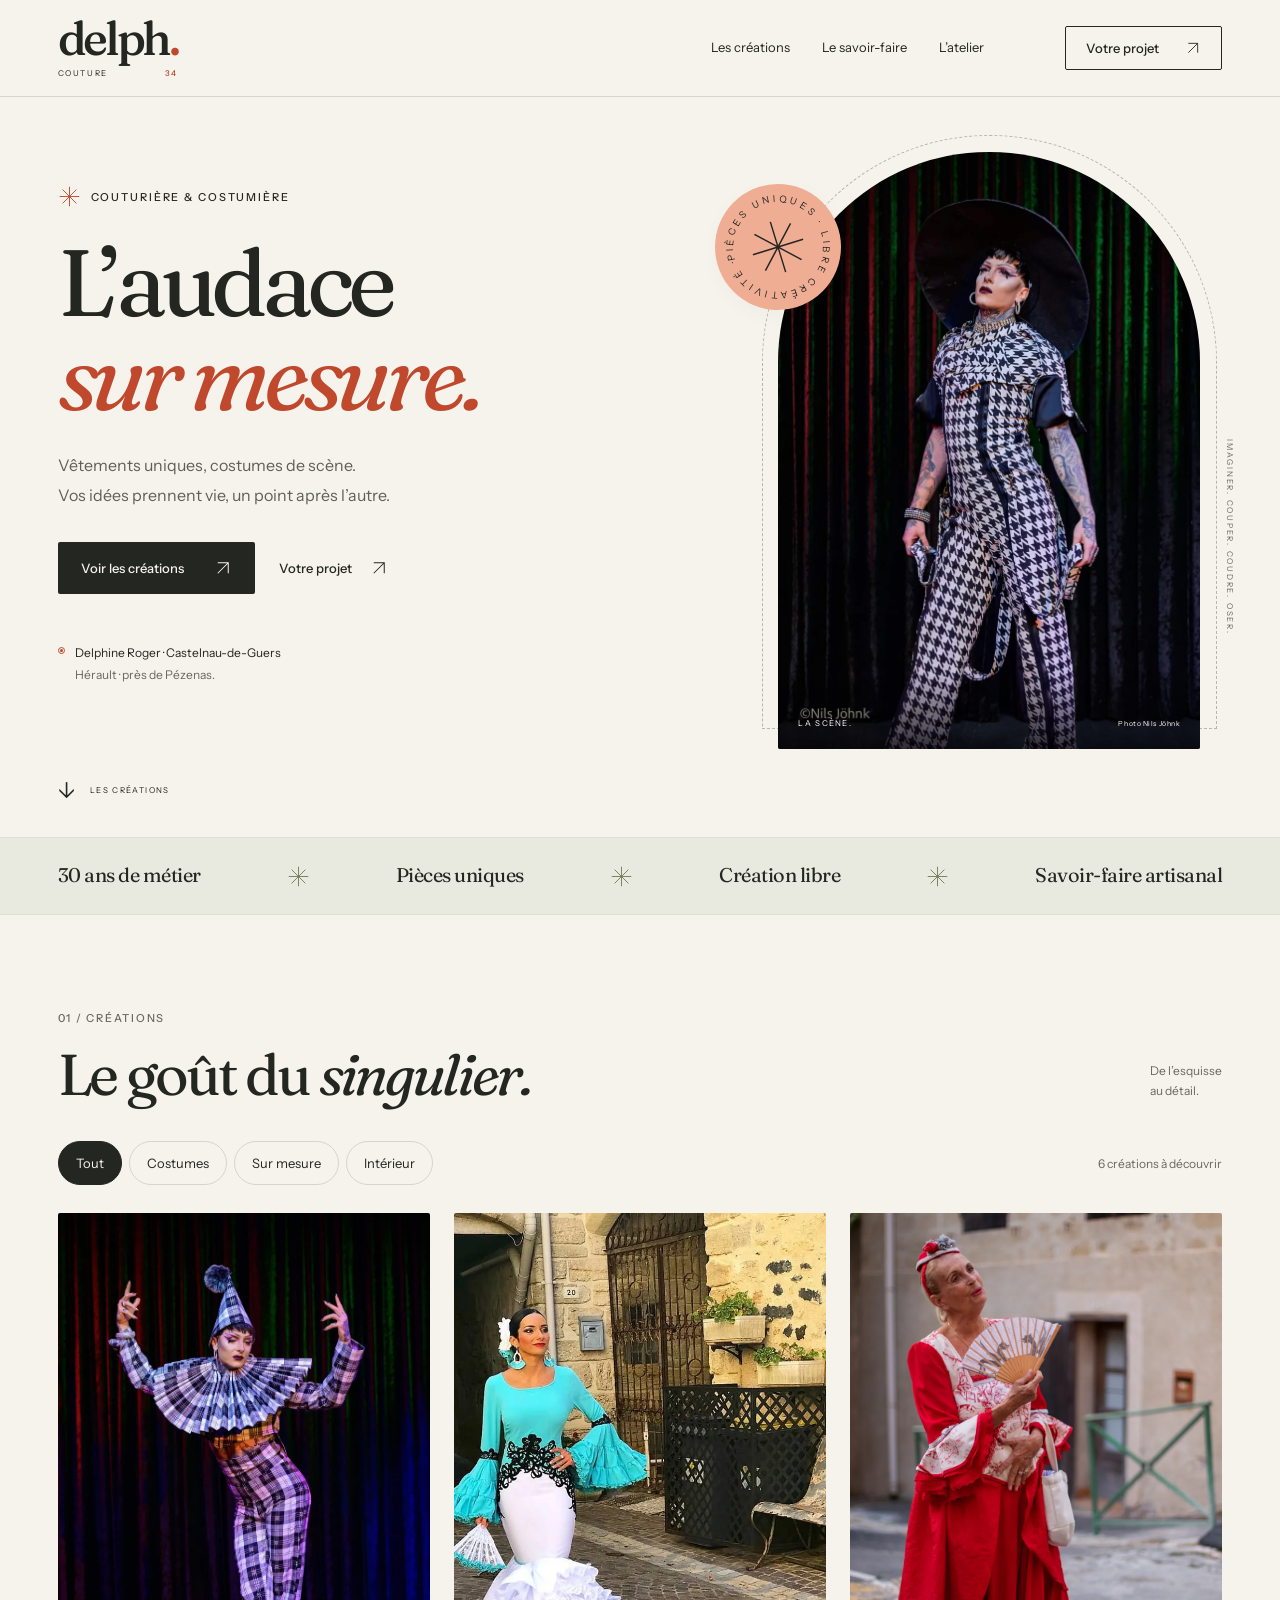
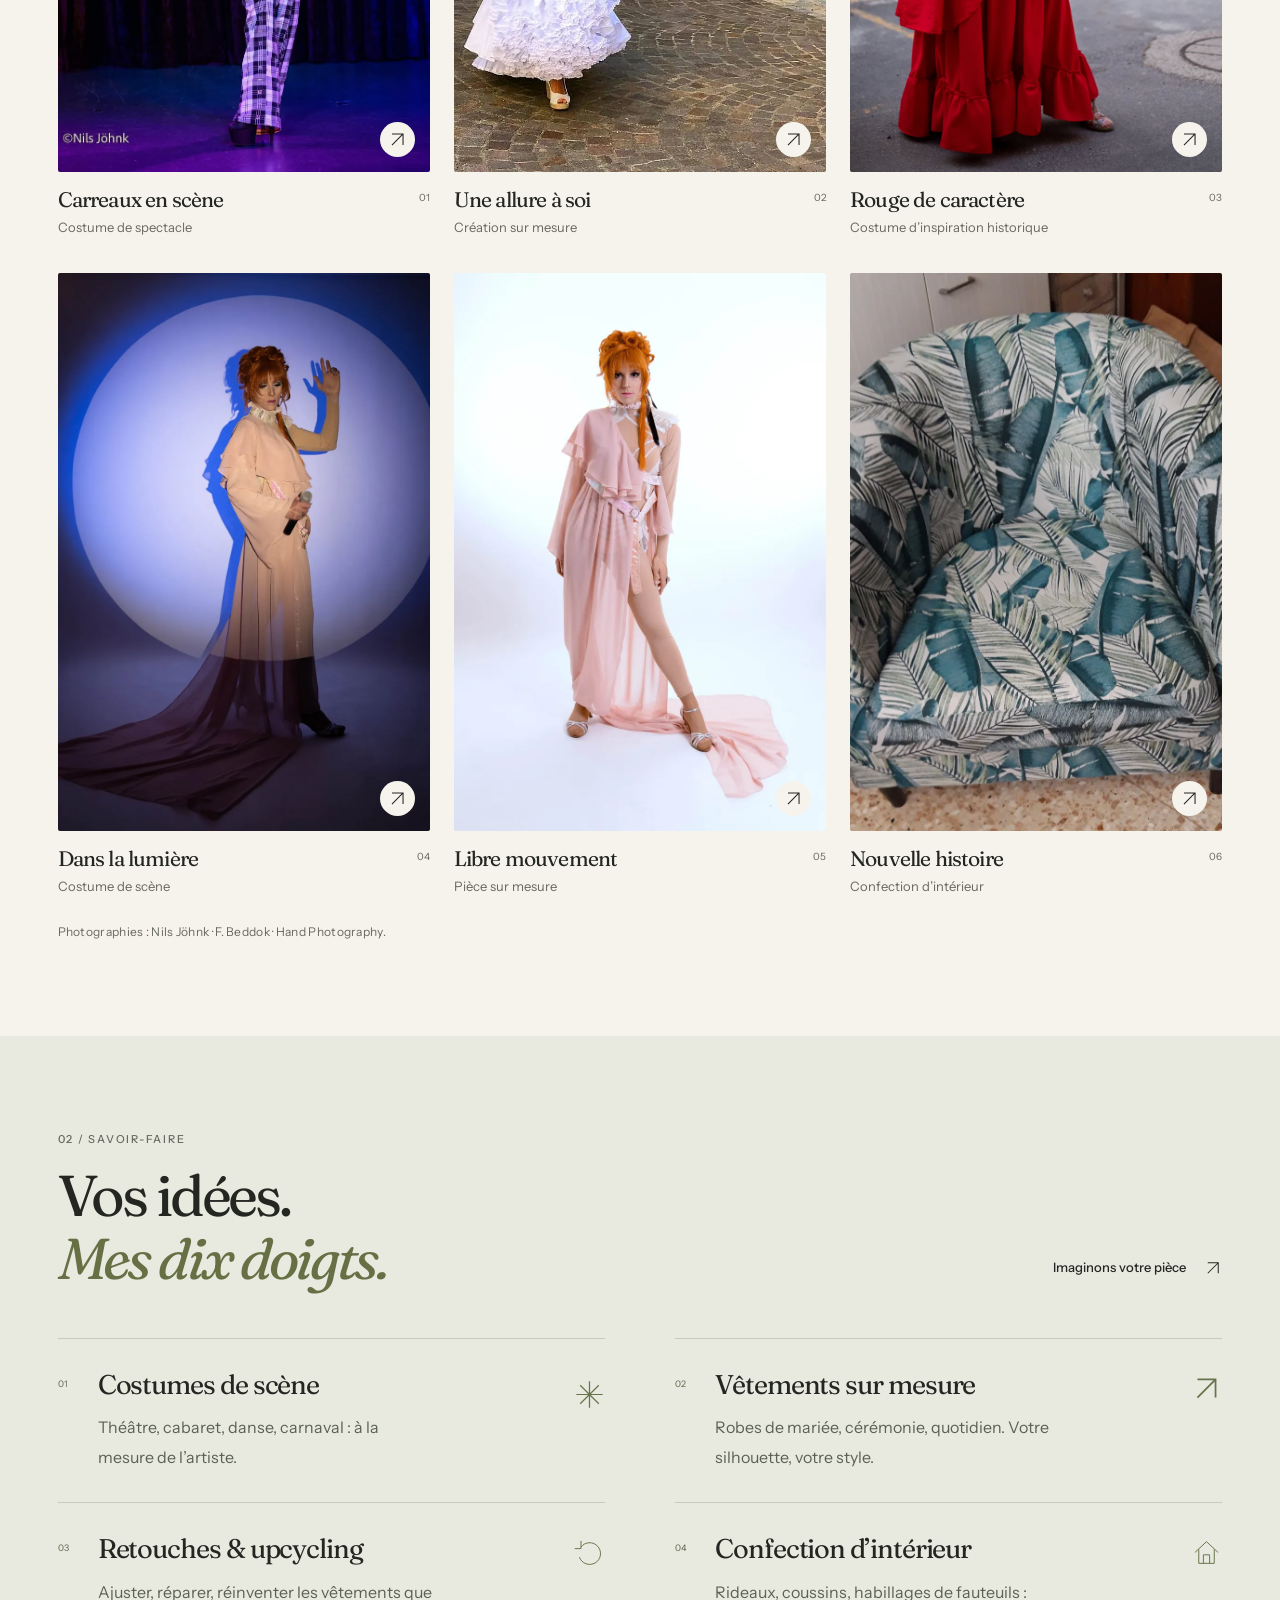
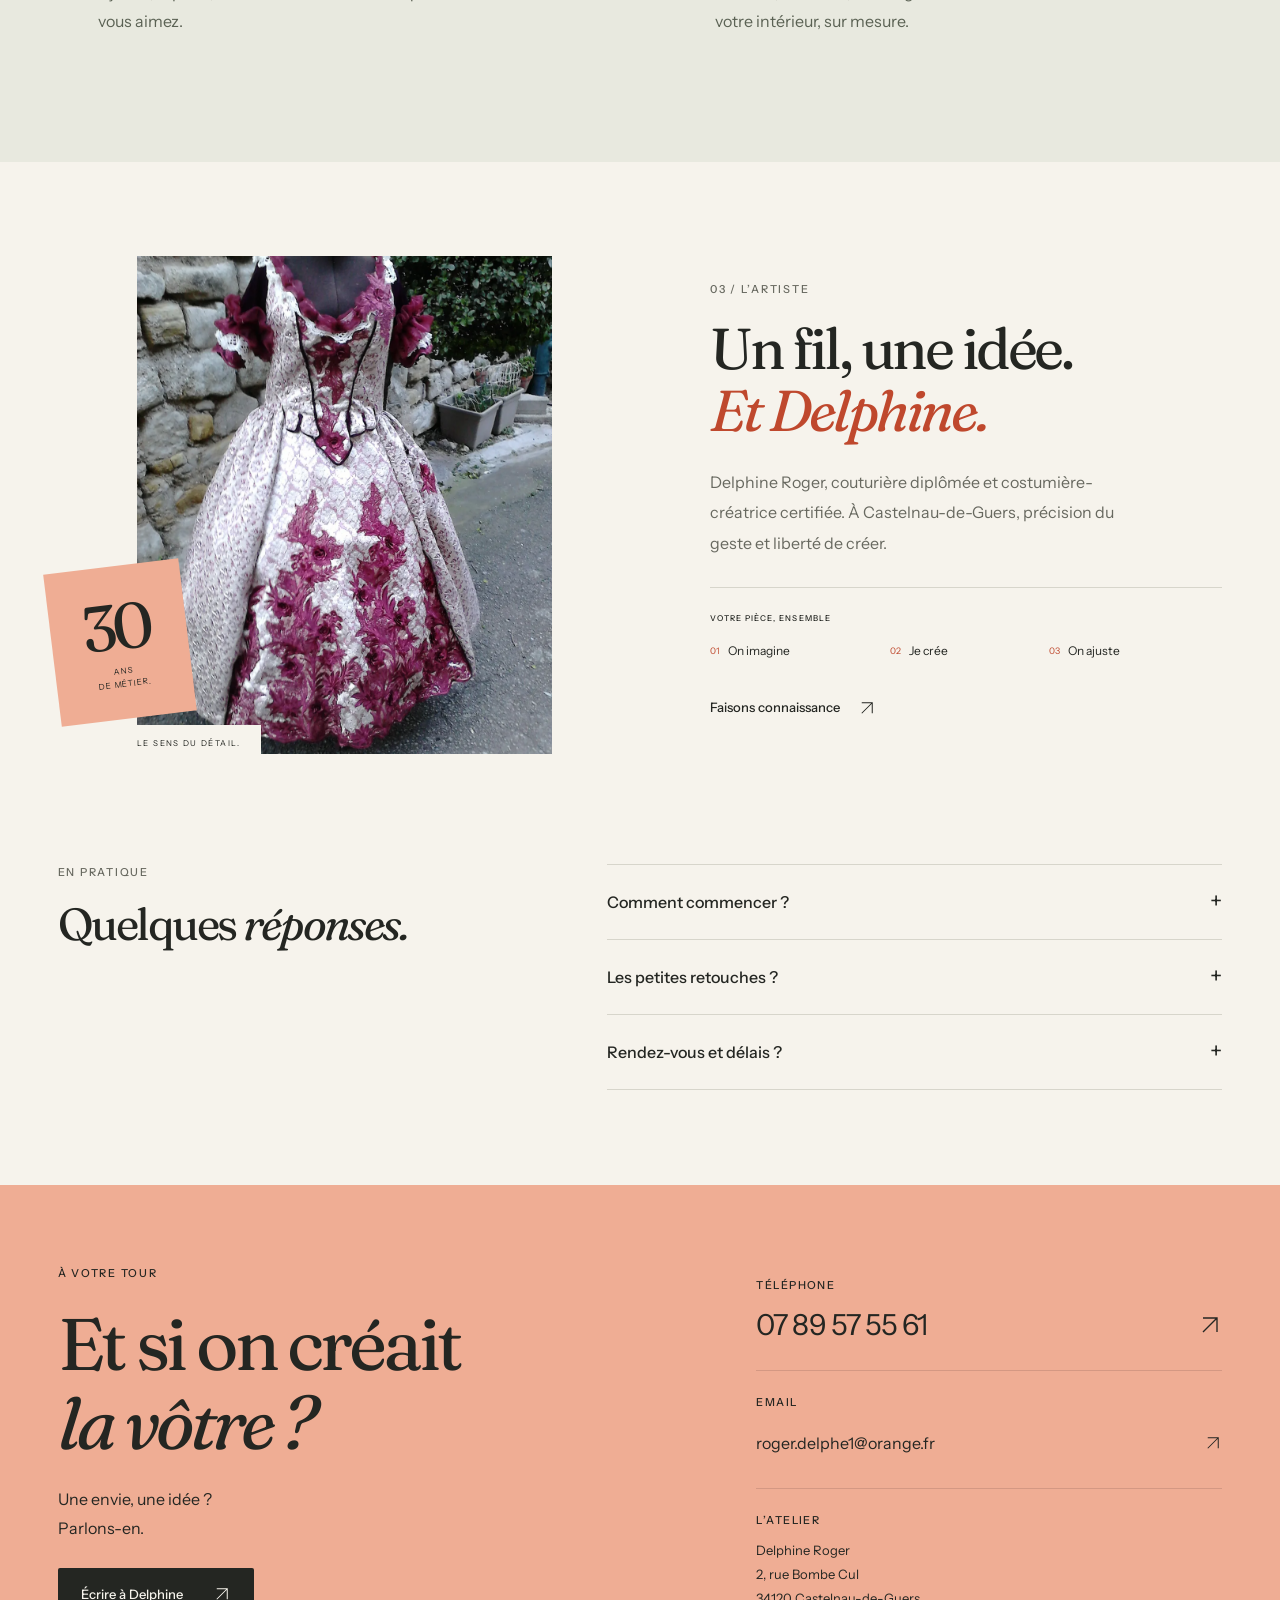
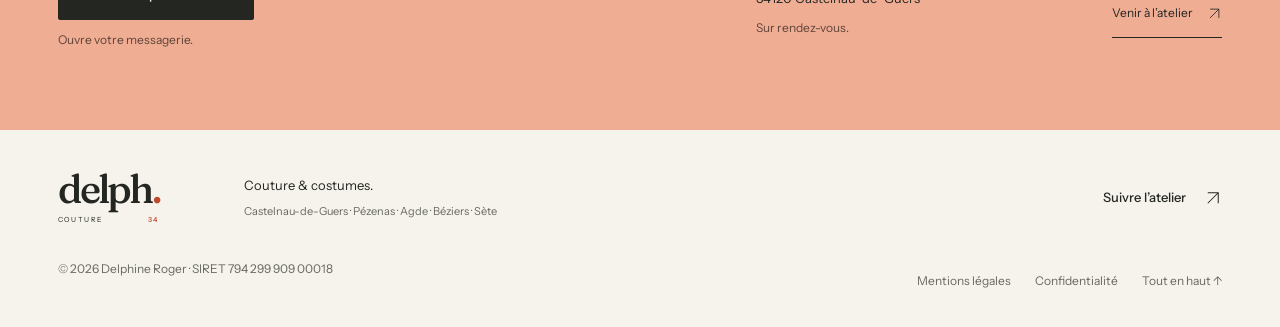
==== commit 1c4ef161: "Improve responsive layouts, text reflow and landscape interactions" ====
--- a/index.html
+++ b/index.html
@@ -2,7 +2,10 @@
 <html lang="fr">
   <head>
     <meta charset="UTF-8" />
-    <meta name="viewport" content="width=device-width, initial-scale=1.0" />
+    <meta
+      name="viewport"
+      content="width=device-width, initial-scale=1.0, viewport-fit=cover"
+    />
     <meta name="theme-color" content="#f6f3ec" />
     <title>
       Couturière & costumière à Castelnau-de-Guers | Delph Couture 34
@@ -13,7 +16,10 @@
     />
     <meta name="author" content="Delphine Roger" />
     <meta name="robots" content="index, follow, max-image-preview:large" />
-    <link rel="canonical" href="https://fdittgen-png.github.io/delphcouture34/" />
+    <link
+      rel="canonical"
+      href="https://fdittgen-png.github.io/delphcouture34/"
+    />
     <link rel="icon" type="image/svg+xml" href="favicon.svg" />
     <link rel="icon" type="image/x-icon" href="favicon.ico" sizes="any" />
     <meta property="og:type" content="website" />
@@ -27,7 +33,10 @@
       property="og:description"
       content="Costumes de scène, vêtements uniques et retouches. Découvrez l’univers de Delphine Roger, couturière et costumière près de Pézenas."
     />
-    <meta property="og:url" content="https://fdittgen-png.github.io/delphcouture34/" />
+    <meta
+      property="og:url"
+      content="https://fdittgen-png.github.io/delphcouture34/"
+    />
     <meta
       property="og:image"
       content="https://fdittgen-png.github.io/delphcouture34/images/scene-pied-de-poule.jpg"
@@ -81,7 +90,9 @@
             "url": "https://fdittgen-png.github.io/delphcouture34/",
             "name": "Delph Couture 34",
             "inLanguage": "fr-FR",
-            "publisher": { "@id": "https://fdittgen-png.github.io/delphcouture34/#business" }
+            "publisher": {
+              "@id": "https://fdittgen-png.github.io/delphcouture34/#business"
+            }
           },
           {
             "@type": "LocalBusiness",
@@ -178,7 +189,9 @@
             "@id": "https://fdittgen-png.github.io/delphcouture34/#delphine-roger",
             "name": "Delphine Roger",
             "jobTitle": "Couturière diplômée et costumière-créatrice certifiée",
-            "worksFor": { "@id": "https://fdittgen-png.github.io/delphcouture34/#business" }
+            "worksFor": {
+              "@id": "https://fdittgen-png.github.io/delphcouture34/#business"
+            }
           }
         ]
       }
--- a/css/style.css
+++ b/css/style.css
@@ -19,13 +19,13 @@
 }
 html {
   scroll-behavior: smooth;
-  scroll-padding-top: 105px;
+  scroll-padding-top: var(--header-offset, 105px);
 }
 body {
   margin: 0;
   background: var(--paper);
   color: var(--ink);
-  font: 400 15px/1.65 var(--body);
+  font: 400 0.9375rem/1.65 var(--body);
   -webkit-font-smoothing: antialiased;
 }
 body.modal-open {
@@ -107,7 +107,8 @@
 .container {
   width: 100%;
   max-width: 1512px;
-  padding-inline: var(--gutter);
+  padding-left: max(var(--gutter), env(safe-area-inset-left));
+  padding-right: max(var(--gutter), env(safe-area-inset-right));
   margin-inline: auto;
 }
 .section {
@@ -115,7 +116,7 @@
 }
 .eyebrow {
   display: block;
-  font: 500 10px/1.5 var(--body);
+  font: 500 0.625rem/1.5 var(--body);
   letter-spacing: 0.16em;
   text-transform: uppercase;
 }
@@ -126,7 +127,7 @@
   font-weight: 400;
 }
 h2 {
-  font-size: clamp(38px, 4.5vw, 65px);
+  font-size: clamp(2.375rem, 4.5vw, 4.0625rem);
   line-height: 1.08;
   letter-spacing: -0.055em;
 }
@@ -198,7 +199,7 @@
   margin-right: clamp(12px, 4vw, 64px);
 }
 .desktop-nav a {
-  font-size: 12px;
+  font-size: 0.75rem;
   position: relative;
   padding-block: 10px;
 }
@@ -226,7 +227,7 @@
   min-height: 44px;
   border: 1px solid var(--ink);
   border-radius: 2px;
-  font-size: 11px;
+  font-size: 0.6875rem;
   font-weight: 500;
   padding: 10px 20px;
   transition:
@@ -238,7 +239,7 @@
   color: var(--paper);
 }
 .header-contact > span {
-  font-size: 19px;
+  font-size: 1.1875rem;
 }
 .menu-toggle {
   display: none;
@@ -273,16 +274,16 @@
   display: flex;
   align-items: center;
   gap: 10px;
-  font-size: 9px;
+  font-size: 0.5625rem;
   letter-spacing: 0.17em;
 }
 .tiny-star {
-  font-size: 23px;
+  font-size: 1.4375rem;
   line-height: 1;
   color: var(--orange);
 }
 h1 {
-  font-size: clamp(64px, 7.35vw, 108px);
+  font-size: clamp(4rem, 7.35vw, 6.75rem);
   line-height: 0.99;
   letter-spacing: -0.067em;
   margin: 28px 0 27px;
@@ -290,10 +291,10 @@
 h1 em {
   color: var(--orange);
   font-weight: 400;
-  white-space: nowrap;
+  white-space: normal;
 }
 .hero-description {
-  font-size: 14px;
+  font-size: 0.875rem;
   line-height: 1.9;
   max-width: 420px;
   color: #5e6058;
@@ -312,7 +313,7 @@
   gap: 30px;
   min-height: 52px;
   padding: 14px 22px;
-  font-size: 11px;
+  font-size: 0.6875rem;
   font-weight: 500;
   border: 1px solid transparent;
   border-radius: 2px;
@@ -329,7 +330,7 @@
   transform: translateY(-2px);
 }
 .button > span {
-  font-size: 22px;
+  font-size: 1.375rem;
   line-height: 1;
 }
 .text-link {
@@ -338,12 +339,12 @@
   gap: 18px;
   position: relative;
   padding-block: 9px;
-  font-size: 11px;
+  font-size: 0.6875rem;
   font-weight: 500;
-  white-space: nowrap;
+  white-space: normal;
 }
 .text-link > span {
-  font-size: 19px;
+  font-size: 1.1875rem;
   line-height: 1;
 }
 .hero-location {
@@ -351,7 +352,7 @@
   align-items: flex-start;
   gap: 10px;
   margin-top: 48px;
-  font-size: 10px;
+  font-size: 0.625rem;
   line-height: 1.8;
 }
 .hero-location p > span {
@@ -409,11 +410,11 @@
   align-items: center;
   background: linear-gradient(transparent, rgba(0, 0, 0, 0.78));
   color: #fff;
-  font-size: 7px;
+  font-size: 0.4375rem;
   letter-spacing: 0.08em;
 }
 .hero-photo figcaption > span:first-child {
-  font-size: 8px;
+  font-size: 0.5rem;
   letter-spacing: 0.16em;
 }
 .hero-stitch {
@@ -453,7 +454,7 @@
   right: -14px;
   top: 48%;
   writing-mode: vertical-rl;
-  font-size: 8px;
+  font-size: 0.5rem;
   letter-spacing: 0.22em;
   color: var(--muted);
 }
@@ -464,11 +465,11 @@
   display: flex;
   align-items: center;
   gap: 14px;
-  font-size: 8px;
+  font-size: 0.5rem;
   letter-spacing: 0.17em;
 }
 .scroll-cue > span {
-  font-size: 22px;
+  font-size: 1.375rem;
 }
 .craft-strip {
   background: var(--sage);
@@ -483,11 +484,11 @@
   min-height: 76px;
 }
 .craft-strip span:not([aria-hidden]) {
-  font: 400 clamp(17px, 1.55vw, 22px) / 1.2 var(--display);
+  font: 400 clamp(1.0625rem, 1.55vw, 1.375rem) / 1.2 var(--display);
   letter-spacing: -0.025em;
 }
 .craft-strip span[aria-hidden] {
-  font-size: 22px;
+  font-size: 1.375rem;
   color: #747c59;
 }
 /* Portfolio: every image and caption exists in the initial HTML. */
@@ -503,7 +504,7 @@
   color: var(--muted);
 }
 .section-heading > p {
-  font-size: 12px;
+  font-size: 0.75rem;
   line-height: 1.7;
   color: var(--muted);
   padding-bottom: 5px;
@@ -527,7 +528,7 @@
   border: 1px solid var(--line);
   border-radius: 30px;
   padding: 8px 17px;
-  font-size: 10px;
+  font-size: 0.625rem;
   transition:
     color 0.2s,
     background 0.2s,
@@ -542,7 +543,7 @@
   color: var(--paper);
 }
 .portfolio-count {
-  font-size: 10px;
+  font-size: 0.625rem;
   color: var(--muted);
 }
 .work-grid {
@@ -557,7 +558,7 @@
 .work-image {
   display: block;
   position: relative;
-  aspect-ratio: 4/4.85;
+  aspect-ratio: 2/3;
   overflow: hidden;
   background: #e3dfd5;
   border-radius: 2px;
@@ -592,7 +593,7 @@
   border-radius: 50%;
   background: var(--paper);
   color: var(--ink);
-  font-size: 23px;
+  font-size: 1.4375rem;
   transition: transform 0.25s;
 }
 .work-image:hover .image-open {
@@ -605,22 +606,22 @@
   padding-top: 14px;
 }
 .work h3 {
-  font-size: 21px;
+  font-size: 1.3125rem;
   line-height: 1.3;
   letter-spacing: -0.04em;
 }
 .work figcaption p {
-  font-size: 10px;
+  font-size: 0.625rem;
   color: var(--muted);
   margin-top: 4px;
 }
 .work-number {
-  font-size: 10px;
+  font-size: 0.625rem;
   margin-top: 4px;
   color: var(--muted);
 }
 .photo-credits {
-  font-size: 9px;
+  font-size: 0.5625rem;
   color: var(--muted);
   margin-top: 24px;
   letter-spacing: 0.025em;
@@ -658,24 +659,24 @@
   border-top: 1px solid #c7cabe;
 }
 .service-number {
-  font-size: 9px;
+  font-size: 0.5625rem;
   margin-top: 8px;
   color: #5e674e;
 }
 .service h3 {
-  font-size: 27px;
+  font-size: 1.6875rem;
   letter-spacing: -0.04em;
   line-height: 1.2;
   margin-bottom: 12px;
 }
 .service p {
-  font-size: 12px;
+  font-size: 0.75rem;
   line-height: 1.85;
   color: #5b6254;
   max-width: 335px;
 }
 .service-symbol {
-  font: 400 35px/1 var(--display);
+  font: 400 2.1875rem/1 var(--display);
   color: #66754b;
   justify-self: end;
   margin-top: 4px;
@@ -712,7 +713,7 @@
   left: 0;
   background: var(--paper);
   padding: 12px 20px 4px 0;
-  font-size: 8px;
+  font-size: 0.5rem;
   letter-spacing: 0.17em;
 }
 .experience-note {
@@ -729,13 +730,13 @@
   transform: rotate(-7deg);
 }
 .experience-note strong {
-  font: 400 64px/1 var(--display);
+  font: 400 4rem/1 var(--display);
   letter-spacing: -0.07em;
   margin-left: -4px;
 }
 .experience-note span {
   text-align: center;
-  font-size: 8px;
+  font-size: 0.5rem;
   letter-spacing: 0.12em;
   line-height: 1.6;
   margin-top: 7px;
@@ -748,7 +749,7 @@
   margin-bottom: 25px;
 }
 .atelier-copy > p:not(.eyebrow) {
-  font-size: 12px;
+  font-size: 0.75rem;
   line-height: 1.9;
   color: var(--muted);
   max-width: 410px;
@@ -764,7 +765,7 @@
   margin-bottom: 20px;
 }
 .method > .eyebrow {
-  font-size: 8px;
+  font-size: 0.5rem;
   letter-spacing: 0.13em;
 }
 .method ol {
@@ -776,14 +777,14 @@
   max-width: 410px;
 }
 .method li {
-  font-size: 11px;
+  font-size: 0.6875rem;
   display: flex;
   align-items: center;
   gap: 8px;
 }
 .method li span {
   color: var(--orange);
-  font-size: 9px;
+  font-size: 0.5625rem;
 }
 .atelier-copy .text-link {
   margin-top: 5px;
@@ -797,11 +798,11 @@
 }
 .questions .eyebrow {
   color: var(--muted);
-  font-size: 8px;
+  font-size: 0.5rem;
   margin-bottom: 19px;
 }
 .questions h2 {
-  font-size: clamp(35px, 3.5vw, 49px);
+  font-size: clamp(2.1875rem, 3.5vw, 3.0625rem);
 }
 .faq-list {
   border-top: 1px solid var(--line);
@@ -812,7 +813,7 @@
 .faq-list summary {
   list-style: none;
   cursor: pointer;
-  font-size: 12px;
+  font-size: 0.75rem;
   font-weight: 500;
   display: flex;
   justify-content: space-between;
@@ -825,7 +826,7 @@
   display: none;
 }
 .faq-list summary > span {
-  font-size: 23px;
+  font-size: 1.4375rem;
   font-weight: 400;
   transition: transform 0.2s;
   flex: none;
@@ -834,7 +835,7 @@
   transform: rotate(45deg);
 }
 .faq-list details p {
-  font-size: 12px;
+  font-size: 0.75rem;
   color: var(--muted);
   line-height: 1.85;
   margin: 0 35px 22px 0;
@@ -851,15 +852,15 @@
   align-items: center;
 }
 .contact-intro > .eyebrow {
-  font-size: 8px;
+  font-size: 0.5rem;
   margin-bottom: 24px;
 }
 .contact h2 {
-  font-size: clamp(44px, 5.7vw, 78px);
+  font-size: clamp(2.75rem, 5.7vw, 4.875rem);
   letter-spacing: -0.055em;
 }
 .contact-intro > p:not(.eyebrow):not(.email-note) {
-  font-size: 12px;
+  font-size: 0.75rem;
   line-height: 1.8;
   margin-top: 22px;
 }
@@ -867,7 +868,7 @@
   margin-top: 26px;
 }
 .email-note {
-  font-size: 9px;
+  font-size: 0.5625rem;
   margin-top: 10px;
   color: #604438;
 }
@@ -883,7 +884,7 @@
   padding-bottom: 0;
 }
 .contact-row .eyebrow {
-  font-size: 8px;
+  font-size: 0.5rem;
   letter-spacing: 0.13em;
   margin-bottom: 10px;
 }
@@ -891,7 +892,7 @@
   display: flex;
   justify-content: space-between;
   gap: 10px;
-  font-size: 29px;
+  font-size: 1.8125rem;
   letter-spacing: -0.04em;
   line-height: 1.4;
 }
@@ -899,7 +900,7 @@
   display: flex;
   justify-content: space-between;
   gap: 10px;
-  font-size: 15px;
+  font-size: 0.9375rem;
   line-height: 1.5;
   overflow-wrap: anywhere;
 }
@@ -917,24 +918,24 @@
   align-items: flex-end;
 }
 .address-row address {
-  font-size: 11px;
+  font-size: 0.6875rem;
   line-height: 1.85;
 }
 .appointment {
-  font-size: 9px;
+  font-size: 0.5625rem;
   margin-top: 8px;
   color: #604438;
 }
 .map-link {
-  font-size: 10px;
+  font-size: 0.625rem;
   border-bottom: 1px solid var(--ink);
   padding-bottom: 5px;
-  white-space: nowrap;
+  white-space: normal;
   display: flex;
   gap: 14px;
 }
 .map-link > span {
-  font-size: 15px;
+  font-size: 0.9375rem;
 }
 /* Footer and shared utility pages. */
 .site-footer {
@@ -953,13 +954,13 @@
   font-size: 7px;
 }
 .footer-top > p {
-  font-size: 11px;
+  font-size: 0.6875rem;
   line-height: 1.9;
   margin-right: auto;
   margin-left: 55px;
 }
 .footer-top > p > span {
-  font-size: 9px;
+  font-size: 0.5625rem;
   color: var(--muted);
 }
 .footer-bottom {
@@ -967,7 +968,7 @@
   justify-content: space-between;
   gap: 20px;
   margin-top: 36px;
-  font-size: 8px;
+  font-size: 0.5rem;
   color: var(--muted);
 }
 .footer-bottom > div {
@@ -992,18 +993,18 @@
   margin-inline: auto;
 }
 .utility-main h1 {
-  font-size: clamp(44px, 7vw, 75px);
+  font-size: clamp(2.75rem, 7vw, 4.6875rem);
   line-height: 1.08;
   margin: 18px 0 40px;
 }
 .utility-main h2 {
-  font-size: 28px;
+  font-size: 1.75rem;
   line-height: 1.2;
   letter-spacing: -0.035em;
   margin: 35px 0 14px;
 }
 .utility-main p {
-  font-size: 14px;
+  font-size: 0.875rem;
   color: var(--muted);
   line-height: 1.9;
   margin-bottom: 14px;
@@ -1024,11 +1025,11 @@
   justify-content: center;
 }
 .error-code {
-  font: 400 italic 100px/1 var(--display);
+  font: 400 italic 6.25rem/1 var(--display);
   color: var(--orange);
 }
 .error-main h1 {
-  font-size: 50px;
+  font-size: 3.125rem;
   margin-top: 20px;
   margin-bottom: 20px;
 }
@@ -1043,7 +1044,7 @@
   min-width: 46px;
   min-height: 46px;
   background: transparent;
-  font-size: 28px;
+  font-size: 1.75rem;
   line-height: 1;
   color: inherit;
   border: 1px solid currentColor;
@@ -1053,23 +1054,45 @@
 .icon-button:hover {
   background: #ffffff20;
 }
+/* Controls keep their own space; the photo uses the remaining viewport height. */
 .lightbox {
   background: #20231f;
   color: var(--paper);
   border: 0;
-  padding: 50px 48px 18px;
-  max-width: calc(100vw - 32px);
-  max-height: calc(100dvh - 24px);
-  width: min(1100px, 95vw);
-  overflow: auto;
+  padding: 64px 32px 16px;
+  width: min(
+    1100px,
+    calc(100vw - 24px - env(safe-area-inset-left) - env(safe-area-inset-right))
+  );
+  max-width: calc(100vw - 24px);
+  height: min(940px, calc(100vh - 24px));
+  height: min(
+    940px,
+    calc(100dvh - 24px - env(safe-area-inset-top) - env(safe-area-inset-bottom))
+  );
+  max-height: none;
+  overflow: hidden;
+  overscroll-behavior: contain;
   border-radius: 3px;
 }
+.lightbox[open] {
+  display: grid;
+  grid-template-rows: minmax(0, 1fr) auto;
+  gap: 4px;
+}
 .lightbox figure {
-  margin: auto;
-  max-width: 860px;
+  display: grid;
+  grid-template-rows: minmax(0, 1fr) auto;
+  min-height: 0;
+  min-width: 0;
+  width: 100%;
+  max-width: 100%;
+  margin: 0;
 }
 .lightbox figure > img {
-  height: min(69dvh, 760px);
+  height: 100%;
+  max-height: 100%;
+  min-height: 0;
   width: 100%;
   object-fit: contain;
   display: block;
@@ -1077,21 +1100,27 @@
 .lightbox figcaption {
   display: flex;
   justify-content: space-between;
-  gap: 20px;
-  font-size: 12px;
-  padding: 14px 0;
+  align-items: baseline;
+  gap: 16px;
+  font-size: 0.875rem;
+  line-height: 1.4;
+  padding: 12px 0;
+  overflow-wrap: anywhere;
   color: var(--paper);
+}
+#lightbox-counter {
+  flex: none;
 }
 .lightbox-close {
   position: absolute;
-  right: 15px;
-  top: 12px;
+  right: 12px;
+  top: 10px;
   z-index: 1;
-  width: 34px;
-  min-width: 34px;
-  height: 34px;
-  min-height: 34px;
-  font-size: 25px;
+  width: 44px;
+  min-width: 44px;
+  height: 44px;
+  min-height: 44px;
+  font-size: 1.5625rem;
 }
 .lightbox-controls {
   display: flex;
@@ -1100,14 +1129,16 @@
   gap: 23px;
 }
 .lightbox-controls > span {
-  font-size: 9px;
+  font-size: 0.6875rem;
   color: #d5d7cf;
 }
 .lightbox-controls .icon-button {
   border-color: #6e7567;
-  min-width: 38px;
-  min-height: 38px;
-  font-size: 23px;
+  width: 44px;
+  height: 44px;
+  min-width: 44px;
+  min-height: 44px;
+  font-size: 1.4375rem;
 }
 .mobile-menu {
   inset: 0;
@@ -1115,24 +1146,35 @@
   border: 0;
   background: var(--paper);
   color: var(--ink);
-  padding: 27px;
+  padding: 0 max(24px, env(safe-area-inset-right))
+    max(24px, env(safe-area-inset-bottom)) max(24px, env(safe-area-inset-left));
   max-width: 100%;
   width: min(430px, 100vw);
+  height: 100vh;
   height: 100dvh;
   max-height: 100dvh;
+  overflow-y: auto;
+  overscroll-behavior: contain;
 }
 .mobile-menu-top {
   display: flex;
   align-items: center;
   justify-content: space-between;
-  margin-bottom: 55px;
+  position: sticky;
+  top: 0;
+  z-index: 2;
+  gap: 20px;
+  padding-block: max(20px, env(safe-area-inset-top)) 20px;
+  margin-bottom: 24px;
+  background: var(--paper);
+  border-bottom: 1px solid var(--line);
 }
 .mobile-menu nav {
   display: flex;
   flex-direction: column;
 }
 .mobile-menu nav > a {
-  font: 400 31px/1.2 var(--display);
+  font: 400 1.9375rem/1.2 var(--display);
   letter-spacing: -0.04em;
   padding: 20px 0;
   display: flex;
@@ -1141,16 +1183,16 @@
   border-bottom: 1px solid var(--line);
 }
 .mobile-menu nav > a > span {
-  font: 400 11px var(--body);
+  font: 400 0.6875rem var(--body);
   color: var(--orange);
 }
 .mobile-phone {
   display: inline-block;
   margin-top: 38px;
-  font-size: 20px;
+  font-size: 1.25rem;
 }
 .mobile-menu > p {
-  font: 400 italic 22px var(--display);
+  font: 400 italic 1.375rem var(--display);
   margin-top: 15px;
   color: var(--orange);
 }
@@ -1229,19 +1271,19 @@
     gap: 14px;
   }
   .hero-actions .text-link {
-    font-size: 10px;
+    font-size: 0.625rem;
   }
   .hero-location {
     margin-top: 28px;
   }
   .hero-description {
-    font-size: 13px;
+    font-size: 0.8125rem;
   }
   .hero-copy {
     padding-bottom: 30px;
   }
   h1 {
-    font-size: clamp(62px, 7.8vw, 86px);
+    font-size: clamp(3.875rem, 7.8vw, 5.375rem);
   }
   .service-grid {
     column-gap: 40px;
@@ -1251,7 +1293,7 @@
     gap: 14px;
   }
   .service h3 {
-    font-size: 25px;
+    font-size: 1.5625rem;
   }
   .atelier {
     gap: 8%;
@@ -1261,7 +1303,7 @@
     padding-right: 0;
   }
   .atelier-copy h2 {
-    font-size: 46px;
+    font-size: 2.875rem;
   }
   .contact-grid {
     gap: 8%;
@@ -1296,7 +1338,7 @@
   .header-contact {
     margin-left: auto;
     min-height: 40px;
-    font-size: 10px;
+    font-size: 0.625rem;
     gap: 18px;
   }
   .desktop-nav {
@@ -1320,18 +1362,18 @@
     padding-bottom: 72px;
   }
   .hero h1 {
-    font-size: clamp(48px, 7.6vw, 65px);
+    font-size: clamp(3rem, 7.6vw, 4.0625rem);
     margin-block: 20px;
   }
   .hero .eyebrow {
-    font-size: 7px;
+    font-size: 0.4375rem;
     letter-spacing: 0.1em;
   }
   .tiny-star {
-    font-size: 18px;
+    font-size: 1.125rem;
   }
   .hero-description {
-    font-size: 11px;
+    font-size: 0.6875rem;
     line-height: 1.85;
   }
   .desktop-break {
@@ -1344,14 +1386,14 @@
   .hero-actions .button {
     padding: 12px 14px;
     min-height: 46px;
-    font-size: 10px;
+    font-size: 0.625rem;
     gap: 18px;
   }
   .hero-actions .text-link {
-    font-size: 10px;
+    font-size: 0.625rem;
   }
   .hero-location {
-    font-size: 8px;
+    font-size: 0.5rem;
     margin-top: 20px;
   }
   .hero-visual {
@@ -1368,7 +1410,7 @@
   }
   .hero-side-note {
     right: -14px;
-    font-size: 6px;
+    font-size: 0.375rem;
   }
   .hero-photo figcaption {
     padding: 25px 12px 12px;
@@ -1376,17 +1418,17 @@
   }
   .hero-photo figcaption > span:first-child,
   .hero-photo figcaption > span:last-child {
-    font-size: 6px;
+    font-size: 0.375rem;
   }
   .craft-strip > .container {
     gap: 14px;
     min-height: 68px;
   }
   .craft-strip span:not([aria-hidden]) {
-    font-size: 15px;
+    font-size: 0.9375rem;
   }
   .craft-strip span[aria-hidden] {
-    font-size: 17px;
+    font-size: 1.0625rem;
   }
   .craft-strip span:last-child,
   .craft-strip span:nth-last-child(2) {
@@ -1397,23 +1439,23 @@
     margin-bottom: 28px;
   }
   .section-heading > p {
-    font-size: 11px;
+    font-size: 0.6875rem;
   }
   .work-grid {
     gap: 28px 16px;
   }
   .work h3 {
-    font-size: 19px;
+    font-size: 1.1875rem;
   }
   .work figcaption p {
-    font-size: 9px;
+    font-size: 0.5625rem;
   }
   .image-open {
     right: 10px;
     bottom: 10px;
     width: 29px;
     height: 29px;
-    font-size: 20px;
+    font-size: 1.25rem;
   }
   .service-grid {
     column-gap: 25px;
@@ -1426,23 +1468,23 @@
     display: none;
   }
   .service h3 {
-    font-size: 25px;
+    font-size: 1.5625rem;
   }
   .service p {
-    font-size: 11px;
+    font-size: 0.6875rem;
   }
   .atelier {
     gap: 7%;
     grid-template-columns: 0.9fr 1.1fr;
   }
   .atelier-copy h2 {
-    font-size: 38px;
+    font-size: 2.375rem;
   }
   .atelier-copy > .eyebrow {
-    font-size: 8px;
+    font-size: 0.5rem;
   }
   .atelier-copy > p:not(.eyebrow) {
-    font-size: 11px;
+    font-size: 0.6875rem;
   }
   .atelier-image {
     padding-left: 10px;
@@ -1454,26 +1496,26 @@
     bottom: 20px;
   }
   .experience-note strong {
-    font-size: 54px;
+    font-size: 3.375rem;
   }
   .experience-note span {
-    font-size: 7px;
+    font-size: 0.4375rem;
   }
   .method li {
-    font-size: 9px;
+    font-size: 0.5625rem;
     gap: 4px;
   }
   .method li span {
-    font-size: 8px;
+    font-size: 0.5rem;
   }
   .questions {
     gap: 8%;
   }
   .questions .eyebrow {
-    font-size: 7px;
+    font-size: 0.4375rem;
   }
   .faq-list summary {
-    font-size: 11px;
+    font-size: 0.6875rem;
   }
   .contact {
     padding-block: 65px;
@@ -1483,33 +1525,33 @@
     grid-template-columns: 1fr 1fr;
   }
   .contact h2 {
-    font-size: 48px;
+    font-size: 3rem;
   }
   .contact-phone {
-    font-size: 25px;
+    font-size: 1.5625rem;
   }
   .contact-email {
-    font-size: 13px;
+    font-size: 0.8125rem;
   }
   .contact-intro > .eyebrow {
-    font-size: 7px;
+    font-size: 0.4375rem;
   }
   .footer-top {
     gap: 20px;
   }
   .footer-top > p {
-    font-size: 10px;
+    font-size: 0.625rem;
     margin-left: 0;
   }
   .footer-top > p > span {
-    font-size: 8px;
+    font-size: 0.5rem;
   }
   .footer-top > .text-link {
-    font-size: 10px;
+    font-size: 0.625rem;
     gap: 10px;
   }
   .footer-bottom {
-    font-size: 7px;
+    font-size: 0.4375rem;
     gap: 15px;
   }
   .footer-bottom > div {
@@ -1519,13 +1561,13 @@
     display: none;
   }
 }
-@media (max-width: 600px) {
+@media (max-width: 800px) {
   :root {
     --gutter: 22px;
     --section: 58px;
   }
   html {
-    scroll-padding-top: 90px;
+    scroll-padding-top: var(--header-offset, 90px);
   }
   section[id],
   article[id],
@@ -1539,11 +1581,11 @@
   }
   .header-contact {
     padding: 8px 12px;
-    font-size: 9px;
+    font-size: 0.5625rem;
     gap: 12px;
   }
   .header-contact > span {
-    font-size: 17px;
+    font-size: 1.0625rem;
   }
   .menu-toggle {
     width: 32px;
@@ -1565,20 +1607,20 @@
     padding: 0;
   }
   .hero .eyebrow {
-    font-size: 8px;
+    font-size: 0.5rem;
     letter-spacing: 0.14em;
   }
   .tiny-star {
-    font-size: 20px;
+    font-size: 1.25rem;
   }
   .hero h1 {
-    font-size: clamp(59px, 13.4vw, 80px);
+    font-size: clamp(3.6875rem, 13.4vw, 5rem);
     line-height: 1.01;
     letter-spacing: -0.062em;
     margin: 23px 0 20px;
   }
   .hero-description {
-    font-size: 13px;
+    font-size: 0.8125rem;
     line-height: 1.8;
     max-width: 330px;
   }
@@ -1588,17 +1630,17 @@
     align-items: center;
   }
   .hero-actions .button {
-    font-size: 10px;
+    font-size: 0.625rem;
     min-height: 48px;
     gap: 17px;
     padding: 13px 16px;
   }
   .hero-actions .text-link {
-    font-size: 9px;
+    font-size: 0.5625rem;
     gap: 8px;
   }
   .hero-location {
-    font-size: 9px;
+    font-size: 0.5625rem;
     line-height: 1.7;
     margin-top: 24px;
     max-width: 310px;
@@ -1623,10 +1665,10 @@
     gap: 10px;
   }
   .hero-photo figcaption > span:first-child {
-    font-size: 7px;
+    font-size: 0.4375rem;
   }
   .hero-photo figcaption > span:last-child {
-    font-size: 6px;
+    font-size: 0.375rem;
   }
   .hero-stitch {
     inset: -12px 5px 17px 20px;
@@ -1640,15 +1682,15 @@
   }
   .hero-side-note {
     right: -4px;
-    font-size: 7px;
+    font-size: 0.4375rem;
   }
   .scroll-cue {
     bottom: 15px;
-    font-size: 7px;
+    font-size: 0.4375rem;
     gap: 10px;
   }
   .scroll-cue > span {
-    font-size: 18px;
+    font-size: 1.125rem;
   }
   .craft-strip > .container {
     flex-wrap: wrap;
@@ -1658,32 +1700,32 @@
     padding-block: 16px;
   }
   .craft-strip span:not([aria-hidden]) {
-    font-size: 16px;
+    font-size: 1rem;
   }
   .craft-strip span:nth-child(4),
   .craft-strip span:nth-child(5) {
     display: none;
   }
   .craft-strip span[aria-hidden] {
-    font-size: 18px;
+    font-size: 1.125rem;
   }
   .section-heading {
     display: block;
     margin-bottom: 23px;
   }
   .section-heading .eyebrow {
-    font-size: 8px;
+    font-size: 0.5rem;
     margin-bottom: 14px;
   }
   .section-heading > p {
     margin-top: 15px;
-    font-size: 11px;
+    font-size: 0.6875rem;
   }
   .section-heading > p br {
     display: none;
   }
   h2 {
-    font-size: 43px;
+    font-size: 2.6875rem;
     letter-spacing: -0.05em;
   }
   .portfolio-toolbar {
@@ -1696,10 +1738,10 @@
   .filter {
     min-height: 39px;
     padding: 8px 14px;
-    font-size: 10px;
+    font-size: 0.625rem;
   }
   .portfolio-count {
-    font-size: 9px;
+    font-size: 0.5625rem;
     margin-top: 11px;
   }
   .work-grid {
@@ -1707,10 +1749,10 @@
     gap: 25px 13px;
   }
   .work-image {
-    aspect-ratio: 3/4;
+    aspect-ratio: 2/3;
   }
   .work h3 {
-    font-size: 18px;
+    font-size: 1.125rem;
     line-height: 1.2;
   }
   .work figcaption {
@@ -1718,7 +1760,7 @@
     gap: 5px;
   }
   .work figcaption p {
-    font-size: 8px;
+    font-size: 0.5rem;
     line-height: 1.5;
     margin-top: 6px;
   }
@@ -1730,10 +1772,10 @@
     height: 27px;
     right: 8px;
     bottom: 8px;
-    font-size: 19px;
+    font-size: 1.1875rem;
   }
   .photo-credits {
-    font-size: 8px;
+    font-size: 0.5rem;
     line-height: 1.6;
     margin-top: 23px;
   }
@@ -1742,7 +1784,7 @@
   }
   .expertise .section-heading .text-link {
     margin-top: 16px;
-    font-size: 11px;
+    font-size: 0.6875rem;
   }
   .service-grid {
     grid-template-columns: 1fr;
@@ -1753,20 +1795,20 @@
     gap: 14px;
   }
   .service h3 {
-    font-size: 26px;
+    font-size: 1.625rem;
     margin-bottom: 10px;
   }
   .service p {
-    font-size: 12px;
+    font-size: 0.75rem;
     line-height: 1.8;
     max-width: 100%;
   }
   .service-symbol {
     display: block;
-    font-size: 29px;
+    font-size: 1.8125rem;
   }
   .service-number {
-    font-size: 9px;
+    font-size: 0.5625rem;
   }
   .atelier {
     grid-template-columns: 1fr;
@@ -1790,20 +1832,20 @@
     height: 135px;
   }
   .experience-note strong {
-    font-size: 60px;
+    font-size: 3.75rem;
   }
   .experience-note span {
-    font-size: 7px;
+    font-size: 0.4375rem;
   }
   .atelier-copy h2 {
-    font-size: 44px;
+    font-size: 2.75rem;
     margin-bottom: 22px;
   }
   .atelier-copy > .eyebrow {
     margin-bottom: 17px;
   }
   .atelier-copy > p:not(.eyebrow) {
-    font-size: 12px;
+    font-size: 0.75rem;
     line-height: 1.85;
     max-width: none;
   }
@@ -1813,35 +1855,35 @@
     margin-bottom: 17px;
   }
   .method li {
-    font-size: 11px;
+    font-size: 0.6875rem;
     gap: 8px;
   }
   .method li span {
-    font-size: 9px;
+    font-size: 0.5625rem;
   }
   .method > .eyebrow {
-    font-size: 8px;
+    font-size: 0.5rem;
   }
   .questions {
     display: block;
     padding-top: 0;
   }
   .questions .eyebrow {
-    font-size: 8px;
+    font-size: 0.5rem;
   }
   .questions h2 {
-    font-size: 38px;
+    font-size: 2.375rem;
     margin-bottom: 25px;
   }
   .questions h2 br {
     display: none;
   }
   .faq-list summary {
-    font-size: 12px;
+    font-size: 0.75rem;
     min-height: 65px;
   }
   .faq-list details p {
-    font-size: 12px;
+    font-size: 0.75rem;
   }
   .contact {
     padding-block: 55px;
@@ -1851,14 +1893,14 @@
     gap: 40px;
   }
   .contact-intro > .eyebrow {
-    font-size: 8px;
+    font-size: 0.5rem;
     margin-bottom: 19px;
   }
   .contact h2 {
-    font-size: 57px;
+    font-size: 3.5625rem;
   }
   .contact-intro > p:not(.eyebrow):not(.email-note) {
-    font-size: 12px;
+    font-size: 0.75rem;
     margin-top: 20px;
   }
   .contact-intro .button {
@@ -1874,13 +1916,13 @@
     padding-top: 23px;
   }
   .contact-phone {
-    font-size: 29px;
+    font-size: 1.8125rem;
   }
   .contact-email {
-    font-size: 16px;
+    font-size: 1rem;
   }
   .contact-row .eyebrow {
-    font-size: 8px;
+    font-size: 0.5rem;
   }
   .address-row {
     flex-direction: row;
@@ -1888,13 +1930,13 @@
     gap: 20px;
   }
   .address-row address {
-    font-size: 11px;
+    font-size: 0.6875rem;
   }
   .appointment {
-    font-size: 8px;
+    font-size: 0.5rem;
   }
   .map-link {
-    font-size: 9px;
+    font-size: 0.5625rem;
     gap: 6px;
   }
   .site-footer {
@@ -1912,63 +1954,62 @@
   .footer-top > p {
     grid-column: 1/-1;
     grid-row: 2;
-    font-size: 11px;
+    font-size: 0.6875rem;
     line-height: 1.9;
   }
   .footer-top > p > span {
-    font-size: 9px;
+    font-size: 0.5625rem;
   }
   .footer-top > .text-link {
     justify-self: end;
-    font-size: 11px;
+    font-size: 0.6875rem;
   }
   .footer-bottom {
     flex-direction: column;
-    font-size: 8px;
+    font-size: 0.5rem;
     gap: 15px;
     margin-top: 26px;
   }
   .footer-bottom > div {
     justify-content: space-between;
-    font-size: 8px;
+    font-size: 0.5rem;
     gap: 10px;
   }
   .lightbox {
-    padding: 54px 15px 15px;
-    width: calc(100vw - 16px);
+    padding: 64px 16px 12px;
+    width: calc(
+      100vw - 16px - env(safe-area-inset-left) - env(safe-area-inset-right)
+    );
     max-width: calc(100vw - 16px);
   }
-  .lightbox figure > img {
-    height: 65dvh;
-  }
   .lightbox figcaption {
-    font-size: 11px;
+    font-size: 0.875rem;
     gap: 12px;
   }
   .lightbox-controls {
     gap: 24px;
   }
   .utility-header .text-link {
-    font-size: 10px;
+    font-size: 0.625rem;
     gap: 10px;
   }
   .utility-main {
     padding-block: 45px 65px;
   }
   .utility-main h1 {
-    font-size: 49px;
+    font-size: 3.0625rem;
   }
   .utility-main h2 {
-    font-size: 26px;
+    font-size: 1.625rem;
   }
   .utility-main p {
-    font-size: 13px;
+    font-size: 0.8125rem;
   }
   .error-main h1 {
-    font-size: 40px;
+    font-size: 2.5rem;
   }
   .error-code {
-    font-size: 90px;
+    font-size: 5.625rem;
   }
 }
 @media (max-width: 360px) {
@@ -1979,56 +2020,56 @@
     gap: 10px;
   }
   .header-contact {
-    font-size: 8px;
+    font-size: 0.5rem;
     gap: 8px;
     padding-inline: 10px;
   }
   .hero h1 {
-    font-size: 57px;
+    font-size: 3.5625rem;
   }
   .hero-actions {
     gap: 10px;
   }
   .hero-actions .button {
     padding-inline: 12px;
-    font-size: 9px;
+    font-size: 0.5625rem;
   }
   .hero-actions .text-link {
-    font-size: 8px;
+    font-size: 0.5rem;
   }
   .hero .eyebrow {
-    font-size: 7px;
+    font-size: 0.4375rem;
   }
   .filter {
     padding-inline: 12px;
     min-width: 50px;
-    font-size: 9px;
+    font-size: 0.5625rem;
   }
   .work h3 {
-    font-size: 17px;
+    font-size: 1.0625rem;
   }
   .service {
     gap: 10px;
   }
   .service h3 {
-    font-size: 24px;
+    font-size: 1.5rem;
   }
   .service p {
-    font-size: 11px;
+    font-size: 0.6875rem;
   }
   .method li {
-    font-size: 10px;
+    font-size: 0.625rem;
     gap: 5px;
   }
   .contact h2 {
-    font-size: 52px;
+    font-size: 3.25rem;
   }
   .address-row {
     flex-direction: column;
     align-items: flex-start;
   }
   .craft-strip span:not([aria-hidden]) {
-    font-size: 15px;
+    font-size: 0.9375rem;
   }
 }
 @media (prefers-reduced-motion: reduce) {
@@ -2116,65 +2157,65 @@
   display: none;
 }
 .header-contact > span {
-  font-size: 12px;
+  font-size: 0.75rem;
 }
 .desktop-nav a {
-  font-size: 13px;
+  font-size: 0.8125rem;
 }
 .hero-description {
-  font-size: 15px;
+  font-size: 0.9375rem;
 }
 .hero-location {
-  font-size: 11px;
+  font-size: 0.6875rem;
 }
 .button,
 .text-link {
-  font-size: 12px;
+  font-size: 0.75rem;
 }
 .filter {
-  font-size: 12px;
+  font-size: 0.75rem;
   min-height: 42px;
 }
 .portfolio-count {
-  font-size: 11px;
+  font-size: 0.6875rem;
 }
 .work figcaption p {
-  font-size: 12px;
+  font-size: 0.75rem;
 }
 .photo-credits {
-  font-size: 10px;
+  font-size: 0.625rem;
 }
 .service p,
 .atelier-copy > p:not(.eyebrow),
 .faq-list details p,
 .faq-list summary {
-  font-size: 14px;
+  font-size: 0.875rem;
 }
 .method li {
-  font-size: 12px;
+  font-size: 0.75rem;
 }
 .contact-intro > p:not(.eyebrow):not(.email-note) {
-  font-size: 14px;
+  font-size: 0.875rem;
 }
 .email-note,
 .appointment {
-  font-size: 11px;
+  font-size: 0.6875rem;
 }
 .address-row address {
-  font-size: 13px;
+  font-size: 0.8125rem;
 }
 .map-link {
-  font-size: 12px;
+  font-size: 0.75rem;
 }
 .footer-top > p {
-  font-size: 13px;
+  font-size: 0.8125rem;
 }
 .footer-top > p > span {
-  font-size: 11px;
+  font-size: 0.6875rem;
 }
 .footer-bottom,
 .footer-bottom > div {
-  font-size: 11px;
+  font-size: 0.6875rem;
 }
 .footer-bottom a {
   display: inline-block;
@@ -2190,7 +2231,7 @@
 }
 @media (max-width: 1100px) {
   .hero-actions .text-link {
-    font-size: 12px;
+    font-size: 0.75rem;
   }
   .service-grid {
     column-gap: 35px;
@@ -2202,66 +2243,66 @@
     flex-wrap: wrap;
   }
   .hero h1 {
-    font-size: clamp(60px, 7.2vw, 80px);
+    font-size: clamp(3.75rem, 7.2vw, 5rem);
   }
 }
 @media (max-width: 800px) {
   .header-contact > span {
-    font-size: 12px;
+    font-size: 0.75rem;
   }
   .hero-description {
-    font-size: 14px;
+    font-size: 0.875rem;
   }
   .hero-actions .button,
   .hero-actions .text-link {
-    font-size: 11px;
+    font-size: 0.6875rem;
   }
   .hero-location {
-    font-size: 10px;
+    font-size: 0.625rem;
   }
   .hero h1 {
-    font-size: clamp(45px, 6.8vw, 59px);
+    font-size: clamp(2.8125rem, 6.8vw, 3.6875rem);
   }
   .work h3 {
-    font-size: 20px;
+    font-size: 1.25rem;
   }
   .work figcaption p {
-    font-size: 11px;
+    font-size: 0.6875rem;
   }
   .method ol {
     flex-wrap: wrap;
     gap: 12px;
   }
   .method li {
-    font-size: 11px;
+    font-size: 0.6875rem;
   }
   .footer-top {
     flex-wrap: wrap;
   }
   .footer-top > p {
-    font-size: 12px;
+    font-size: 0.75rem;
   }
   .footer-top > p > span {
-    font-size: 10px;
+    font-size: 0.625rem;
   }
   .footer-top > .text-link {
-    font-size: 12px;
+    font-size: 0.75rem;
   }
   .service p,
   .atelier-copy > p:not(.eyebrow) {
-    font-size: 13px;
+    font-size: 0.8125rem;
   }
   .contact-grid {
     column-gap: 6%;
   }
   .contact-email {
-    font-size: 15px;
+    font-size: 0.9375rem;
   }
   .map-link {
-    font-size: 11px;
+    font-size: 0.6875rem;
   }
   .address-row address {
-    font-size: 12px;
+    font-size: 0.75rem;
   }
   .footer-bottom > div {
     gap: 20px;
@@ -2270,7 +2311,7 @@
     flex-wrap: wrap;
   }
 }
-@media (max-width: 600px) {
+@media (max-width: 800px) {
   .contact-label-desktop {
     display: none;
   }
@@ -2282,73 +2323,73 @@
     min-height: 44px;
   }
   .header-contact > span {
-    font-size: 12px;
+    font-size: 0.75rem;
   }
   .menu-toggle {
     width: 40px;
     height: 44px;
   }
   .hero h1 {
-    font-size: clamp(57px, 13.4vw, 80px);
+    font-size: clamp(3.5625rem, 13.4vw, 5rem);
   }
   .hero-description {
-    font-size: 14px;
+    font-size: 0.875rem;
   }
   .hero-actions {
     gap: 12px 20px;
   }
   .hero-actions .button {
-    font-size: 12px;
+    font-size: 0.75rem;
     gap: 18px;
   }
   .hero-actions .text-link {
-    font-size: 12px;
+    font-size: 0.75rem;
     gap: 8px;
   }
   .hero-location {
-    font-size: 10px;
+    font-size: 0.625rem;
   }
   .hero-visual {
     max-width: 400px;
   }
   .filter {
-    font-size: 11px;
+    font-size: 0.6875rem;
     min-height: 42px;
   }
   .work h3 {
-    font-size: 20px;
+    font-size: 1.25rem;
   }
   .work figcaption p {
-    font-size: 11px;
+    font-size: 0.6875rem;
   }
   .service p,
   .atelier-copy > p:not(.eyebrow) {
-    font-size: 14px;
+    font-size: 0.875rem;
   }
   .method li {
-    font-size: 12px;
+    font-size: 0.75rem;
   }
   .method li span {
-    font-size: 10px;
+    font-size: 0.625rem;
   }
   .atelier-copy .text-link,
   .expertise .section-heading .text-link {
-    font-size: 12px;
+    font-size: 0.75rem;
   }
   .contact-intro > p:not(.eyebrow):not(.email-note) {
-    font-size: 14px;
+    font-size: 0.875rem;
   }
   .footer-top > p {
-    font-size: 13px;
+    font-size: 0.8125rem;
   }
   .footer-top > p > span {
-    font-size: 11px;
+    font-size: 0.6875rem;
   }
   .footer-top > .text-link {
-    font-size: 12px;
+    font-size: 0.75rem;
   }
   .footer-bottom > div {
-    font-size: 11px;
+    font-size: 0.6875rem;
     flex-wrap: wrap;
     justify-content: flex-start;
     gap: 8px 22px;
@@ -2358,7 +2399,7 @@
     align-items: flex-start;
   }
   .utility-header .text-link {
-    font-size: 12px;
+    font-size: 0.75rem;
   }
 }
 @media (max-width: 360px) {
@@ -2367,30 +2408,30 @@
     padding-inline: 12px;
   }
   .hero h1 {
-    font-size: 56px;
+    font-size: 3.5rem;
   }
   .hero-actions .button {
-    font-size: 11px;
+    font-size: 0.6875rem;
   }
   .hero-actions .text-link {
-    font-size: 11px;
+    font-size: 0.6875rem;
   }
   .filter {
     padding-inline: 12px;
-    font-size: 10px;
+    font-size: 0.625rem;
   }
   .service p {
-    font-size: 14px;
+    font-size: 0.875rem;
   }
   .method li {
-    font-size: 11px;
+    font-size: 0.6875rem;
   }
   .work h3 {
-    font-size: 19px;
+    font-size: 1.1875rem;
   }
 }
 
-@media (max-width: 600px) {
+@media (max-width: 800px) {
   .js .header-inner {
     flex-wrap: nowrap;
   }
@@ -2416,9 +2457,282 @@
     gap: 10px;
   }
   .header-contact > span {
-    font-size: 11px;
+    font-size: 0.6875rem;
   }
   .menu-toggle {
     width: 30px;
   }
 }
+
+/* Reflow for touch, enlarged text, tablets and short landscape screens. */
+h1,
+h2,
+h3 {
+  overflow-wrap: anywhere;
+}
+.header-inner,
+.desktop-nav {
+  flex-wrap: wrap;
+}
+.header-contact {
+  line-height: 1.3;
+}
+.header-contact,
+.button,
+.text-link {
+  max-width: 100%;
+}
+.header-contact > span {
+  min-width: 0;
+  overflow-wrap: anywhere;
+}
+.hero > *,
+.service-grid > *,
+.service > *,
+.atelier > *,
+.questions > *,
+.contact-grid > *,
+.section-heading > * {
+  min-width: 0;
+}
+.hero-description,
+.service p,
+.atelier-copy > p:not(.eyebrow),
+.faq-list details p,
+.faq-list summary,
+.contact-intro > p:not(.eyebrow):not(.email-note),
+.utility-main p {
+  font-size: 1rem;
+}
+.hero-location,
+.portfolio-count,
+.photo-credits,
+.email-note,
+.appointment,
+.footer-bottom,
+.footer-bottom > div {
+  font-size: 0.75rem;
+}
+.hero .eyebrow,
+.section-heading .eyebrow,
+.atelier-copy > .eyebrow,
+.questions .eyebrow,
+.contact-intro > .eyebrow,
+.contact-row .eyebrow {
+  font-size: 0.6875rem;
+}
+.menu-toggle {
+  width: 44px;
+  min-width: 44px;
+  height: 44px;
+  flex: none;
+  align-items: center;
+}
+.desktop-nav a,
+.text-link,
+.filter,
+.contact-phone,
+.contact-email,
+.map-link,
+.mobile-phone,
+.footer-bottom a {
+  min-height: 44px;
+}
+.desktop-nav a,
+.contact-phone,
+.contact-email,
+.map-link,
+.mobile-phone,
+.footer-bottom a {
+  display: inline-flex;
+  align-items: center;
+}
+.contact-phone,
+.contact-email {
+  display: flex;
+}
+.contact-email {
+  font-size: 1rem;
+}
+.header-contact > span,
+.filter,
+.button,
+.text-link,
+.hero-actions .button,
+.hero-actions .text-link,
+.expertise .section-heading .text-link,
+.atelier-copy .text-link,
+.footer-top > .text-link {
+  font-size: 0.8125rem;
+}
+.work figcaption p {
+  font-size: 0.8125rem;
+}
+.method ol,
+.footer-bottom > div,
+.address-row {
+  flex-wrap: wrap;
+}
+.location-dot,
+.tiny-star {
+  flex: none;
+}
+.mobile-menu nav > a {
+  gap: 16px;
+  overflow-wrap: anywhere;
+}
+.mobile-menu-top .icon-button {
+  flex: none;
+}
+.site-footer {
+  padding-bottom: max(24px, env(safe-area-inset-bottom));
+}
+.utility-main,
+.error-main {
+  overflow-wrap: anywhere;
+}
+.error-code {
+  font-size: clamp(80px, 20vw, 100px);
+}
+@media (max-width: 1100px) {
+  .work-grid {
+    grid-template-columns: repeat(2, minmax(0, 1fr));
+  }
+}
+@media (max-width: 800px) {
+  .header-inner {
+    padding-top: max(14px, env(safe-area-inset-top));
+    gap: 10px 12px;
+  }
+  .header-contact {
+    flex: 0 1 auto;
+    min-width: 0;
+    gap: 10px;
+  }
+  .hero-description {
+    max-width: 34rem;
+  }
+  .hero-visual {
+    width: min(100%, 430px);
+    max-width: 430px;
+  }
+  .hero-photo {
+    aspect-ratio: 848/1200;
+  }
+  .hero h1 {
+    font-size: clamp(56px, calc(1rem + 10.5vw), 5rem);
+  }
+  .work-grid {
+    /* At increased text sizes, cards reflow to one column without clipped copy. */
+    grid-template-columns: repeat(
+      auto-fit,
+      minmax(min(100%, max(9.375rem, calc(50% - 8px))), 1fr)
+    );
+    column-gap: 16px;
+  }
+  .service {
+    grid-template-columns: 20px minmax(0, 1fr);
+  }
+  .service-symbol {
+    display: none;
+  }
+  .service p {
+    max-width: 40rem;
+  }
+  .atelier-image {
+    max-width: 430px;
+  }
+  .atelier-copy h2,
+  .contact h2 {
+    overflow-wrap: anywhere;
+  }
+  .footer-top {
+    grid-template-columns: minmax(0, 1fr) minmax(0, 1fr);
+  }
+  .footer-top > .text-link {
+    white-space: normal;
+  }
+}
+@media (max-width: 360px) {
+  .header-inner {
+    column-gap: 8px;
+  }
+  .header-contact {
+    padding-inline: 8px;
+    gap: 8px;
+  }
+  .header-contact .arrow-icon {
+    display: none;
+  }
+  .hero-actions {
+    gap: 8px 14px;
+  }
+}
+@media (max-height: 500px) {
+  html {
+    scroll-padding-top: var(--header-offset, 12px);
+  }
+  .site-header {
+    position: relative;
+  }
+  .mobile-menu-top {
+    padding-block: max(12px, env(safe-area-inset-top)) 12px;
+    margin-bottom: 8px;
+  }
+  .mobile-menu nav > a {
+    padding-block: 10px;
+    font-size: 1.5rem;
+    min-height: 44px;
+  }
+  .mobile-phone {
+    margin-top: 12px;
+    font-size: 1.125rem;
+  }
+  .mobile-menu > p {
+    margin-top: 8px;
+    font-size: 1.125rem;
+  }
+  .lightbox-controls > span {
+    display: none;
+  }
+}
+@media (hover: none) {
+  .work-image:hover img,
+  .work-image:hover .image-open,
+  .button:hover {
+    transform: none;
+  }
+}
+
+/* A landscape phone gives the photograph height, with controls beside it. */
+@media (max-height: 500px) and (min-width: 600px) {
+  .lightbox[open] {
+    padding: 16px 64px 16px 16px;
+    grid-template-columns: minmax(0, 1fr) minmax(0, 0.85fr);
+    grid-template-rows: minmax(0, 1fr) auto minmax(44px, 1fr);
+    gap: 12px 24px;
+  }
+  .lightbox figure {
+    display: contents;
+  }
+  .lightbox figure > img {
+    grid-column: 1;
+    grid-row: 1 / -1;
+  }
+  .lightbox figcaption {
+    grid-column: 2;
+    grid-row: 2;
+    display: block;
+    padding: 0;
+  }
+  #lightbox-counter {
+    display: block;
+    margin-top: 8px;
+  }
+  .lightbox-controls {
+    grid-column: 2;
+    grid-row: 3;
+    align-self: start;
+    justify-content: flex-start;
+  }
+}
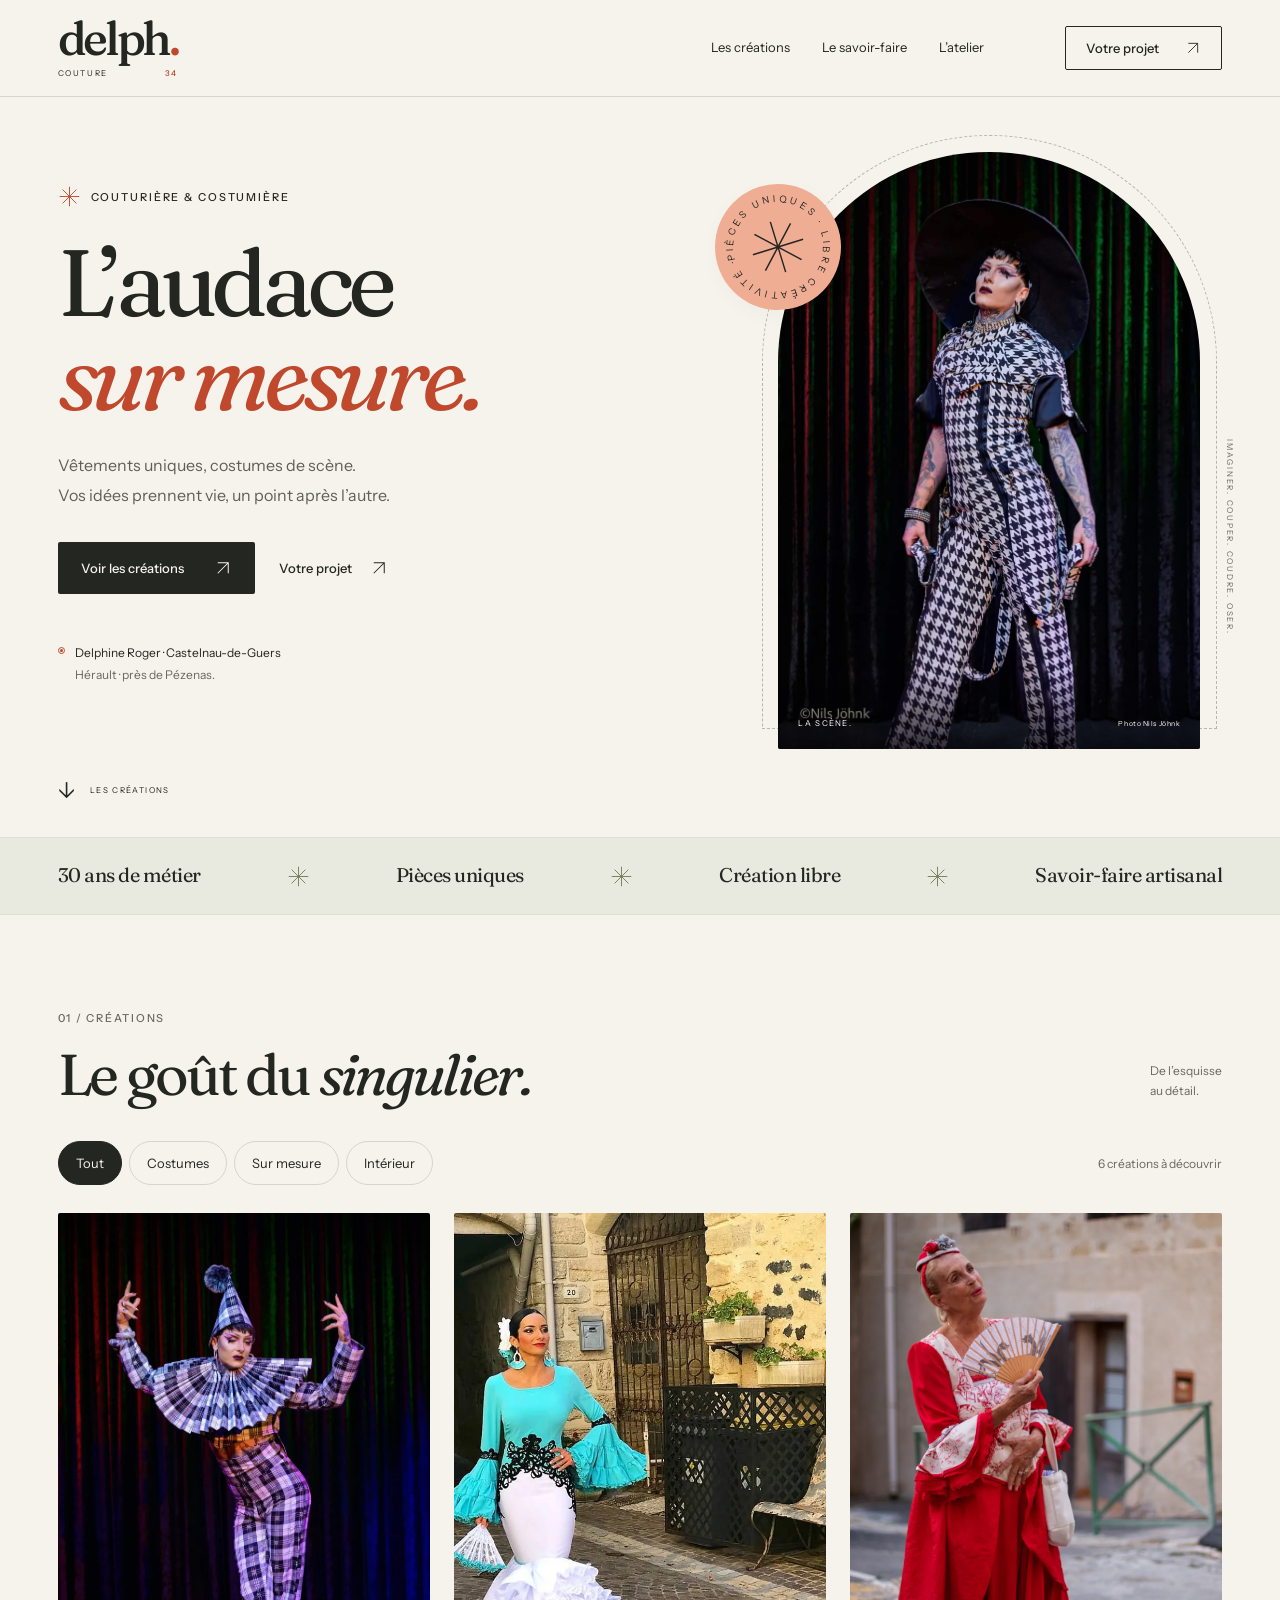
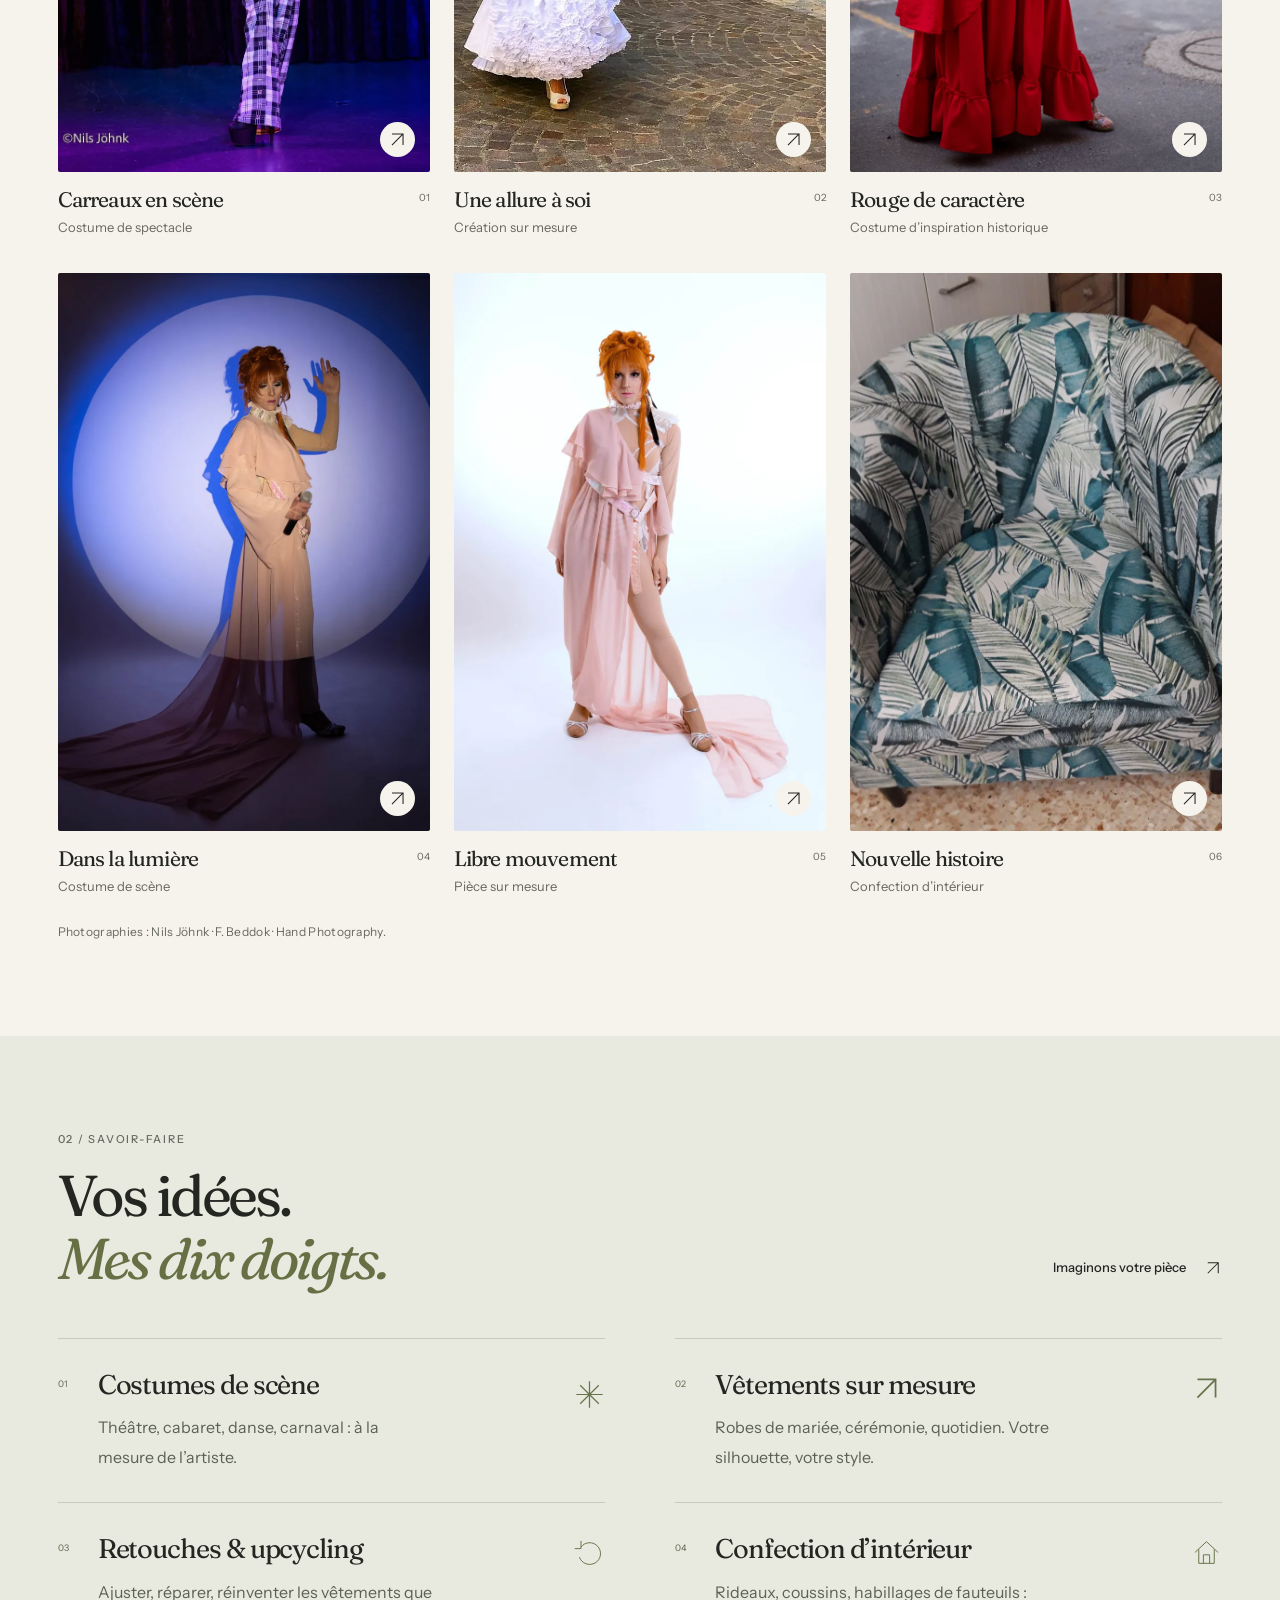
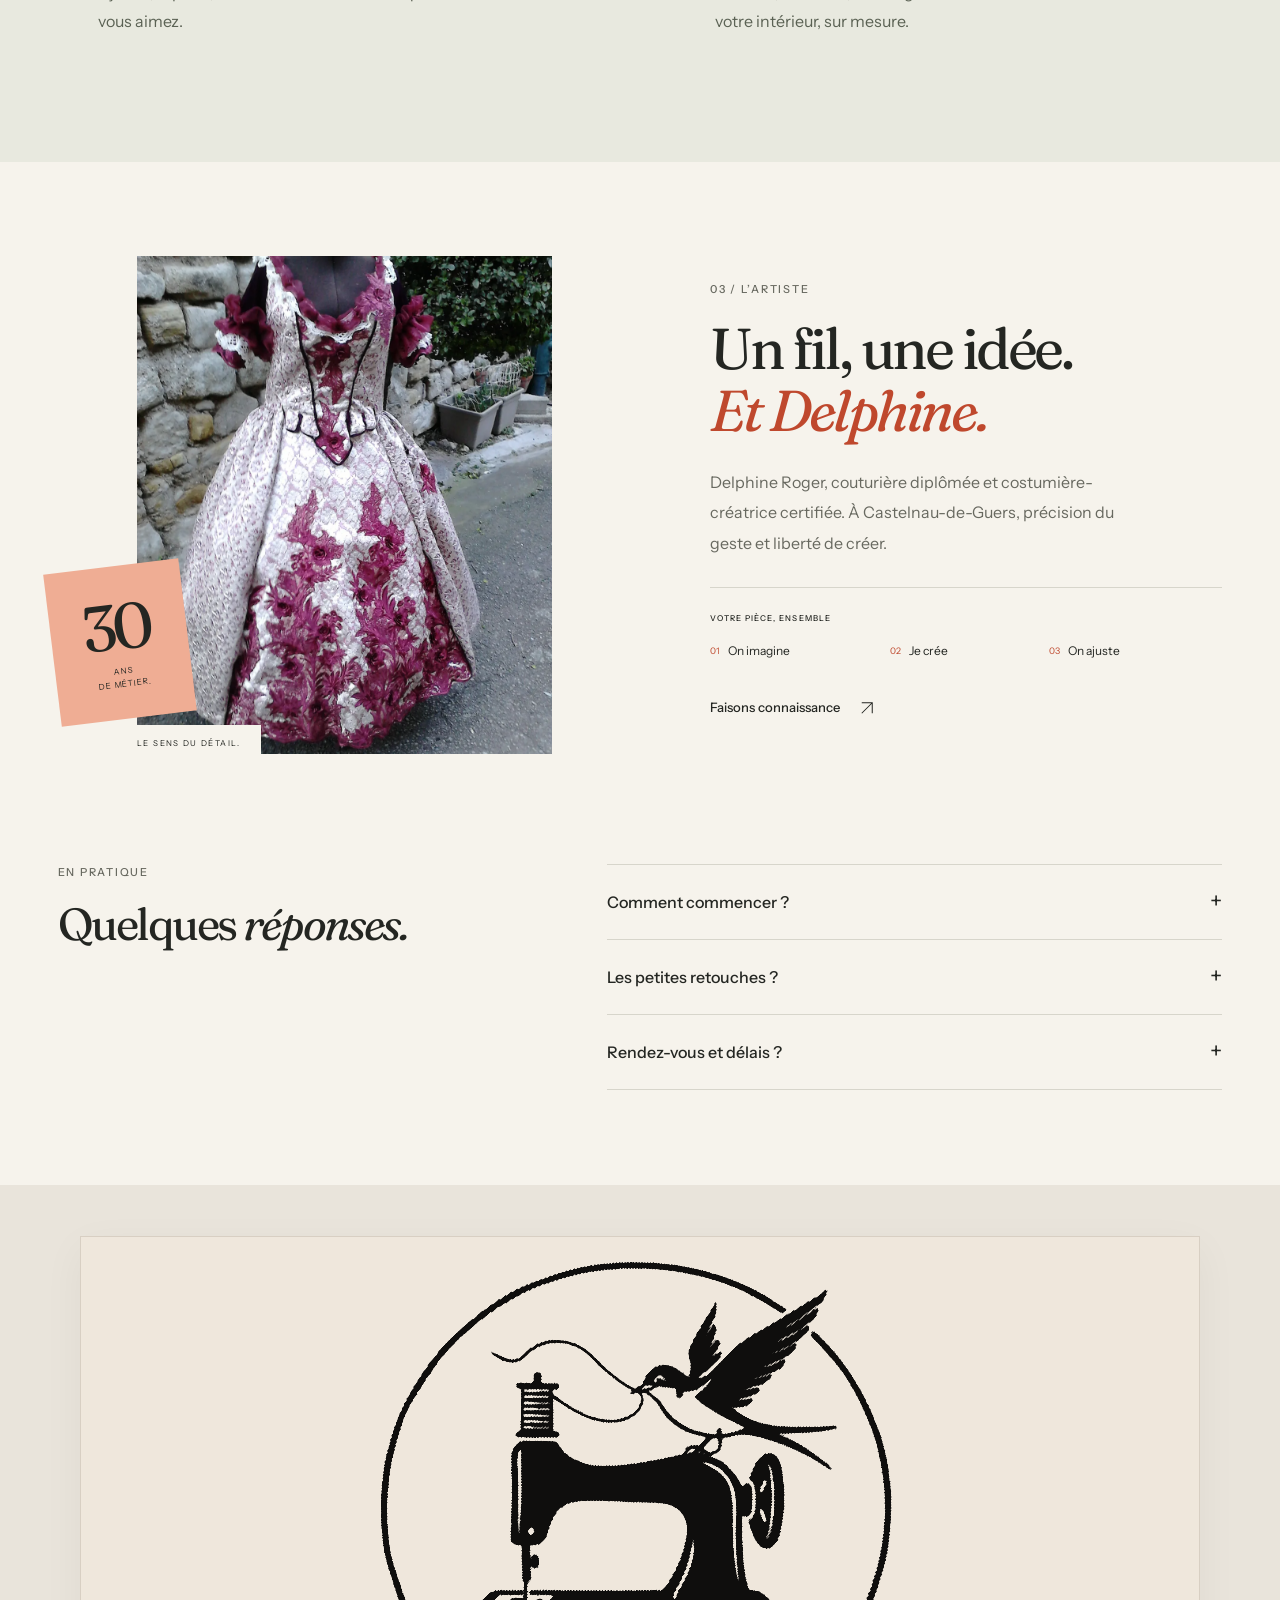
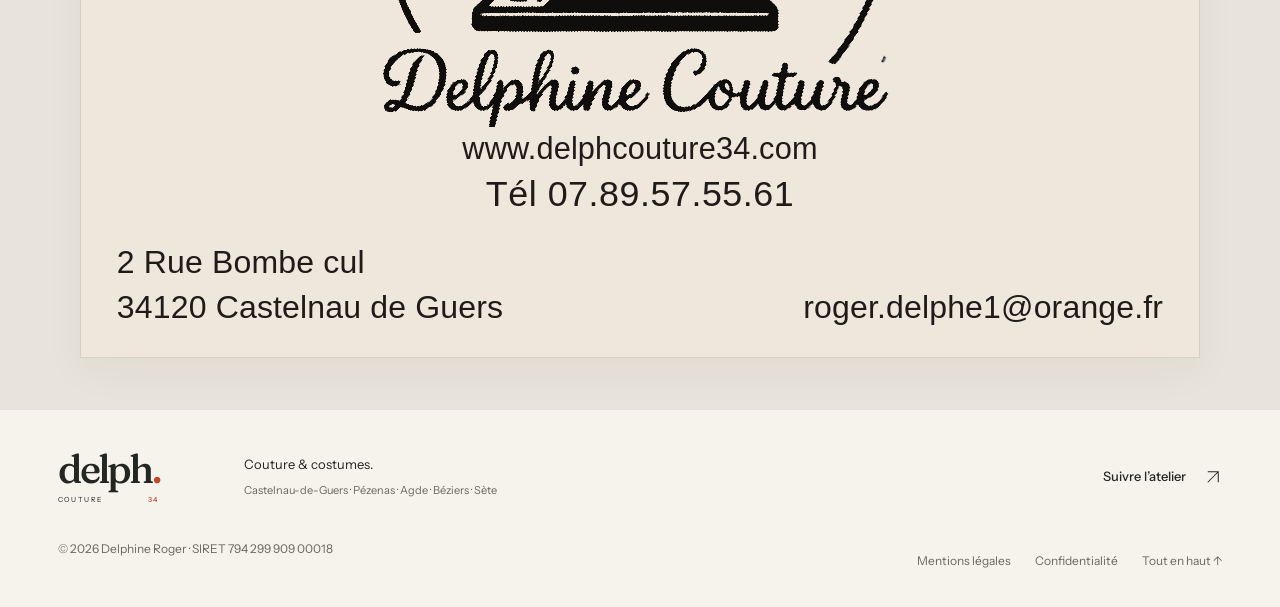
==== commit a36707ad: "Match the contact section to Delphine's original business card" ====
--- a/index.html
+++ b/index.html
@@ -80,6 +80,7 @@
     />
     <link rel="stylesheet" href="fonts/fonts.css" />
     <link rel="stylesheet" href="css/style.css" />
+    <link rel="stylesheet" href="css/contact-card.css" />
     <script type="application/ld+json">
       {
         "@context": "https://schema.org",
@@ -98,7 +99,7 @@
             "@type": "LocalBusiness",
             "@id": "https://fdittgen-png.github.io/delphcouture34/#business",
             "name": "Delph Couture 34",
-            "alternateName": "Delphine Couture 34",
+            "alternateName": ["Delphine Couture", "Delphine Couture 34"],
             "description": "Atelier de Delphine Roger, couturière diplômée et costumière-créatrice certifiée à Castelnau-de-Guers, près de Pézenas. Costumes de scène, vêtements sur mesure, robes de mariée, retouches, upcycling et confection d’intérieur.",
             "url": "https://fdittgen-png.github.io/delphcouture34/",
             "image": "https://fdittgen-png.github.io/delphcouture34/images/scene-pied-de-poule.jpg",
@@ -728,60 +729,61 @@
         </div>
       </section>
       <section
-        class="contact section"
+        class="contact-card-section"
         id="contact"
         aria-labelledby="contact-title"
       >
-        <div class="container contact-grid">
-          <div class="contact-intro">
-            <p class="eyebrow">À VOTRE TOUR</p>
-            <h2 id="contact-title">Et si on créait<br /><em>la vôtre ?</em></h2>
-            <p>Une envie, une idée ?<br />Parlons-en.</p>
-            <a
-              class="button button-dark"
-              href="mailto:roger.delphe1@orange.fr?subject=Parlons%20de%20mon%20projet"
-              >Écrire à Delphine
-              <svg class="arrow-icon" viewBox="0 0 24 24" aria-hidden="true">
-                <path d="M5 19 19 5M5 5h14v14" /></svg
-            ></a>
-            <p class="email-note">Ouvre votre messagerie.</p>
-          </div>
-          <div class="contact-info">
-            <div class="contact-row">
-              <span class="eyebrow">TÉLÉPHONE</span
-              ><a class="contact-phone" href="tel:+33789575561"
-                >07 89 57 55 61
-                <svg class="arrow-icon" viewBox="0 0 24 24" aria-hidden="true">
-                  <path d="M5 19 19 5M5 5h14v14" /></svg
-              ></a>
-            </div>
-            <div class="contact-row">
-              <span class="eyebrow">EMAIL</span
-              ><a class="contact-email" href="mailto:roger.delphe1@orange.fr"
-                >roger.delphe1@orange.fr
-                <svg class="arrow-icon" viewBox="0 0 24 24" aria-hidden="true">
-                  <path d="M5 19 19 5M5 5h14v14" /></svg
-              ></a>
-            </div>
-            <div class="contact-row address-row">
-              <div>
-                <span class="eyebrow">L’ATELIER</span>
-                <address>
-                  Delphine Roger<br />2, rue Bombe Cul<br />34120
-                  Castelnau-de-Guers
-                </address>
-                <p class="appointment">Sur rendez-vous.</p>
-              </div>
+        <div class="container">
+          <div class="business-card">
+            <h2 class="business-card-brand" id="contact-title">
+              <span class="card-accessible-name">Delphine Couture</span>
+              <!-- Preserve the exact emblem and script from Delphine's card.
+                   The source photograph stays intact; this viewport presents
+                   only the upright artwork, with paper tones normalized in CSS. -->
+              <svg
+                viewBox="390 10 780 670"
+                width="780"
+                height="670"
+                aria-hidden="true"
+                focusable="false"
+              >
+                <image
+                  href="images/delphine-business-card-source.jpg"
+                  width="976"
+                  height="1536"
+                  transform="translate(0 976) rotate(-90)"
+                />
+              </svg>
+            </h2>
+            <div class="business-card-center">
               <a
-                href="https://www.google.com/maps/search/?api=1&query=2+rue+Bombe+Cul+34120+Castelnau-de-Guers"
+                class="business-card-website"
+                href="https://www.delphcouture34.com/"
                 target="_blank"
                 rel="noopener noreferrer"
-                class="map-link"
-                aria-label="Ouvrir l’itinéraire vers l’atelier dans Google Maps (nouvel onglet)"
-                >Venir à l’atelier
-                <svg class="arrow-icon" viewBox="0 0 24 24" aria-hidden="true">
-                  <path d="M5 19 19 5M5 5h14v14" /></svg
-              ></a>
+                aria-label="www.delphcouture34.com — ouvrir dans un nouvel onglet"
+                >www.delphcouture34.com</a
+              >
+              <a class="business-card-phone" href="tel:+33789575561"
+                >Tél 07.89.57.55.61</a
+              >
+            </div>
+            <div class="business-card-footer">
+              <address class="business-card-address">
+                <a
+                  href="https://www.google.com/maps/search/?api=1&query=2+rue+Bombe+Cul+34120+Castelnau-de-Guers"
+                  target="_blank"
+                  rel="noopener noreferrer"
+                  aria-label="2 Rue Bombe cul, 34120 Castelnau de Guers — ouvrir l’itinéraire dans Google Maps (nouvel onglet)"
+                >
+                  <span>2 Rue Bombe cul<br />34120 Castelnau de Guers</span>
+                </a>
+              </address>
+              <a
+                class="business-card-email"
+                href="mailto:roger.delphe1@orange.fr"
+                >roger.delphe1@orange.fr</a
+              >
             </div>
           </div>
         </div>
--- a/css/style.css
+++ b/css/style.css
@@ -839,103 +839,6 @@
   color: var(--muted);
   line-height: 1.85;
   margin: 0 35px 22px 0;
-}
-/* Contact is a conversation, with honest email and telephone links. */
-.contact {
-  background: var(--peach);
-  padding-block: 80px;
-}
-.contact-grid {
-  display: grid;
-  grid-template-columns: 1.2fr 1fr;
-  gap: 12%;
-  align-items: center;
-}
-.contact-intro > .eyebrow {
-  font-size: 0.5rem;
-  margin-bottom: 24px;
-}
-.contact h2 {
-  font-size: clamp(2.75rem, 5.7vw, 4.875rem);
-  letter-spacing: -0.055em;
-}
-.contact-intro > p:not(.eyebrow):not(.email-note) {
-  font-size: 0.75rem;
-  line-height: 1.8;
-  margin-top: 22px;
-}
-.contact-intro .button {
-  margin-top: 26px;
-}
-.email-note {
-  font-size: 0.5625rem;
-  margin-top: 10px;
-  color: #604438;
-}
-.contact-row {
-  border-bottom: 1px solid #bc877385;
-  padding-block: 23px;
-}
-.contact-row:first-child {
-  padding-top: 0;
-}
-.contact-row:last-child {
-  border-bottom: 0;
-  padding-bottom: 0;
-}
-.contact-row .eyebrow {
-  font-size: 0.5rem;
-  letter-spacing: 0.13em;
-  margin-bottom: 10px;
-}
-.contact-phone {
-  display: flex;
-  justify-content: space-between;
-  gap: 10px;
-  font-size: 1.8125rem;
-  letter-spacing: -0.04em;
-  line-height: 1.4;
-}
-.contact-email {
-  display: flex;
-  justify-content: space-between;
-  gap: 10px;
-  font-size: 0.9375rem;
-  line-height: 1.5;
-  overflow-wrap: anywhere;
-}
-.contact-row a:hover {
-  text-decoration: underline;
-  text-underline-offset: 5px;
-}
-.contact-row a > span {
-  flex: none;
-}
-.address-row {
-  display: flex;
-  justify-content: space-between;
-  gap: 18px;
-  align-items: flex-end;
-}
-.address-row address {
-  font-size: 0.6875rem;
-  line-height: 1.85;
-}
-.appointment {
-  font-size: 0.5625rem;
-  margin-top: 8px;
-  color: #604438;
-}
-.map-link {
-  font-size: 0.625rem;
-  border-bottom: 1px solid var(--ink);
-  padding-bottom: 5px;
-  white-space: normal;
-  display: flex;
-  gap: 14px;
-}
-.map-link > span {
-  font-size: 0.9375rem;
 }
 /* Footer and shared utility pages. */
 .site-footer {
@@ -1305,14 +1208,6 @@
   .atelier-copy h2 {
     font-size: 2.875rem;
   }
-  .contact-grid {
-    gap: 8%;
-  }
-  .address-row {
-    flex-direction: column;
-    align-items: flex-start;
-    gap: 20px;
-  }
   .footer-top > p {
     margin-left: 20px;
   }
@@ -1516,25 +1411,6 @@
   }
   .faq-list summary {
     font-size: 0.6875rem;
-  }
-  .contact {
-    padding-block: 65px;
-  }
-  .contact-grid {
-    gap: 7%;
-    grid-template-columns: 1fr 1fr;
-  }
-  .contact h2 {
-    font-size: 3rem;
-  }
-  .contact-phone {
-    font-size: 1.5625rem;
-  }
-  .contact-email {
-    font-size: 0.8125rem;
-  }
-  .contact-intro > .eyebrow {
-    font-size: 0.4375rem;
   }
   .footer-top {
     gap: 20px;
@@ -1885,60 +1761,6 @@
   .faq-list details p {
     font-size: 0.75rem;
   }
-  .contact {
-    padding-block: 55px;
-  }
-  .contact-grid {
-    grid-template-columns: 1fr;
-    gap: 40px;
-  }
-  .contact-intro > .eyebrow {
-    font-size: 0.5rem;
-    margin-bottom: 19px;
-  }
-  .contact h2 {
-    font-size: 3.5625rem;
-  }
-  .contact-intro > p:not(.eyebrow):not(.email-note) {
-    font-size: 0.75rem;
-    margin-top: 20px;
-  }
-  .contact-intro .button {
-    margin-top: 23px;
-  }
-  .contact-info {
-    border-top: 1px solid #bc877385;
-  }
-  .contact-row {
-    padding-block: 23px;
-  }
-  .contact-row:first-child {
-    padding-top: 23px;
-  }
-  .contact-phone {
-    font-size: 1.8125rem;
-  }
-  .contact-email {
-    font-size: 1rem;
-  }
-  .contact-row .eyebrow {
-    font-size: 0.5rem;
-  }
-  .address-row {
-    flex-direction: row;
-    align-items: flex-end;
-    gap: 20px;
-  }
-  .address-row address {
-    font-size: 0.6875rem;
-  }
-  .appointment {
-    font-size: 0.5rem;
-  }
-  .map-link {
-    font-size: 0.5625rem;
-    gap: 6px;
-  }
   .site-footer {
     padding-block: 35px 24px;
   }
@@ -2060,13 +1882,6 @@
   .method li {
     font-size: 0.625rem;
     gap: 5px;
-  }
-  .contact h2 {
-    font-size: 3.25rem;
-  }
-  .address-row {
-    flex-direction: column;
-    align-items: flex-start;
   }
   .craft-strip span:not([aria-hidden]) {
     font-size: 0.9375rem;
@@ -2127,18 +1942,6 @@
   stroke: currentColor;
   stroke-width: 1.25;
 }
-.contact-phone .arrow-icon {
-  align-self: center;
-  width: 24px;
-  height: 24px;
-}
-.contact-email .arrow-icon {
-  align-self: center;
-}
-.map-link .arrow-icon {
-  width: 15px;
-  height: 15px;
-}
 .strip-star {
   display: inline-flex;
   color: #747c59;
@@ -2194,19 +1997,6 @@
 .method li {
   font-size: 0.75rem;
 }
-.contact-intro > p:not(.eyebrow):not(.email-note) {
-  font-size: 0.875rem;
-}
-.email-note,
-.appointment {
-  font-size: 0.6875rem;
-}
-.address-row address {
-  font-size: 0.8125rem;
-}
-.map-link {
-  font-size: 0.75rem;
-}
 .footer-top > p {
   font-size: 0.8125rem;
 }
@@ -2292,18 +2082,6 @@
   .atelier-copy > p:not(.eyebrow) {
     font-size: 0.8125rem;
   }
-  .contact-grid {
-    column-gap: 6%;
-  }
-  .contact-email {
-    font-size: 0.9375rem;
-  }
-  .map-link {
-    font-size: 0.6875rem;
-  }
-  .address-row address {
-    font-size: 0.75rem;
-  }
   .footer-bottom > div {
     gap: 20px;
   }
@@ -2375,9 +2153,6 @@
   .atelier-copy .text-link,
   .expertise .section-heading .text-link {
     font-size: 0.75rem;
-  }
-  .contact-intro > p:not(.eyebrow):not(.email-note) {
-    font-size: 0.875rem;
   }
   .footer-top > p {
     font-size: 0.8125rem;
@@ -2393,10 +2168,6 @@
     flex-wrap: wrap;
     justify-content: flex-start;
     gap: 8px 22px;
-  }
-  .address-row {
-    flex-direction: column;
-    align-items: flex-start;
   }
   .utility-header .text-link {
     font-size: 0.75rem;
@@ -2491,7 +2262,6 @@
 .service > *,
 .atelier > *,
 .questions > *,
-.contact-grid > *,
 .section-heading > * {
   min-width: 0;
 }
@@ -2500,15 +2270,12 @@
 .atelier-copy > p:not(.eyebrow),
 .faq-list details p,
 .faq-list summary,
-.contact-intro > p:not(.eyebrow):not(.email-note),
 .utility-main p {
   font-size: 1rem;
 }
 .hero-location,
 .portfolio-count,
 .photo-credits,
-.email-note,
-.appointment,
 .footer-bottom,
 .footer-bottom > div {
   font-size: 0.75rem;
@@ -2516,9 +2283,7 @@
 .hero .eyebrow,
 .section-heading .eyebrow,
 .atelier-copy > .eyebrow,
-.questions .eyebrow,
-.contact-intro > .eyebrow,
-.contact-row .eyebrow {
+.questions .eyebrow {
   font-size: 0.6875rem;
 }
 .menu-toggle {
@@ -2531,28 +2296,15 @@
 .desktop-nav a,
 .text-link,
 .filter,
-.contact-phone,
-.contact-email,
-.map-link,
 .mobile-phone,
 .footer-bottom a {
   min-height: 44px;
 }
 .desktop-nav a,
-.contact-phone,
-.contact-email,
-.map-link,
 .mobile-phone,
 .footer-bottom a {
   display: inline-flex;
   align-items: center;
-}
-.contact-phone,
-.contact-email {
-  display: flex;
-}
-.contact-email {
-  font-size: 1rem;
 }
 .header-contact > span,
 .filter,
@@ -2569,8 +2321,7 @@
   font-size: 0.8125rem;
 }
 .method ol,
-.footer-bottom > div,
-.address-row {
+.footer-bottom > div {
   flex-wrap: wrap;
 }
 .location-dot,
@@ -2642,8 +2393,7 @@
   .atelier-image {
     max-width: 430px;
   }
-  .atelier-copy h2,
-  .contact h2 {
+  .atelier-copy h2 {
     overflow-wrap: anywhere;
   }
   .footer-top {
--- a/css/contact-card.css
+++ b/css/contact-card.css
@@ -0,0 +1,136 @@
+/* Delphine's printed card: original artwork, live contact details. */
+.contact-card-section {
+  padding-block: clamp(40px, 4vw, 64px);
+  background: #e9e4db;
+}
+.business-card {
+  width: min(100%, 1120px);
+  margin-inline: auto;
+  padding: 14px clamp(20px, 2.8vw, 38px) 28px;
+  display: grid;
+  justify-items: center;
+  background: #efe7dc;
+  color: #201b18;
+  border: 1px solid #d8cfc3;
+  box-shadow: 0 12px 40px #3325190c;
+  isolation: isolate;
+  font-family: Arial, Helvetica, sans-serif;
+  font-size: clamp(1rem, 2.5vw, 2.125rem);
+  line-height: 1.4;
+  letter-spacing: 0.005em;
+}
+.business-card-brand {
+  width: 53%;
+  min-width: 0;
+  margin: 0;
+  line-height: 0;
+}
+.business-card-brand svg {
+  display: block;
+  width: 100%;
+  height: auto;
+  overflow: hidden;
+  /* Presentation only: keep the source artwork, remove photographic paper cast. */
+  filter: grayscale(1) contrast(3) brightness(1.2);
+  mix-blend-mode: multiply;
+  opacity: 0.94;
+}
+.card-accessible-name {
+  position: absolute;
+  width: 1px;
+  height: 1px;
+  padding: 0;
+  margin: -1px;
+  overflow: hidden;
+  clip-path: inset(50%);
+  white-space: nowrap;
+  border: 0;
+}
+.business-card-center {
+  display: grid;
+  justify-items: center;
+  min-width: 0;
+  max-width: 100%;
+  text-align: center;
+}
+.business-card a {
+  display: inline-flex;
+  align-items: center;
+  min-height: 44px;
+  min-width: 0;
+  max-width: 100%;
+  color: inherit;
+  overflow-wrap: anywhere;
+  text-decoration: none;
+  text-underline-offset: 0.16em;
+  text-decoration-thickness: 1px;
+}
+.business-card a:hover {
+  text-decoration: underline;
+}
+.business-card a:focus-visible {
+  outline-color: #201b18;
+}
+.business-card-website {
+  font-size: clamp(1.0625rem, 2.4vw, 2rem);
+  line-height: 1.2;
+}
+.business-card-phone {
+  font-size: clamp(1.25rem, 2.8vw, 2.375rem);
+  line-height: 1.3;
+  letter-spacing: 0.015em;
+}
+.business-card-footer {
+  width: 100%;
+  margin-top: 22px;
+  display: grid;
+  grid-template-columns: minmax(0, 1fr) minmax(0, 1fr);
+  align-items: end;
+  column-gap: 24px;
+  row-gap: 10px;
+}
+.business-card-address {
+  min-width: 0;
+  justify-self: start;
+  text-align: left;
+  font-style: normal;
+}
+.business-card-address a {
+  display: block;
+}
+.business-card-email {
+  justify-self: end;
+  text-align: right;
+  line-height: 1.4;
+}
+@media (max-width: 800px) {
+  .business-card {
+    padding: 20px 22px 24px;
+  }
+  .business-card-brand {
+    width: 62%;
+  }
+  .business-card-footer {
+    column-gap: 18px;
+  }
+}
+@media (max-width: 600px) {
+  .business-card {
+    padding: 20px 18px 24px;
+    font-size: 1.0625rem;
+  }
+  .business-card-brand {
+    width: min(92%, 340px);
+  }
+  .business-card-website {
+    font-size: 1.0625rem;
+  }
+  .business-card-phone {
+    font-size: 1.3125rem;
+  }
+  .business-card-footer {
+    grid-template-columns: minmax(0, 1fr);
+    margin-top: 20px;
+    row-gap: 10px;
+  }
+}
